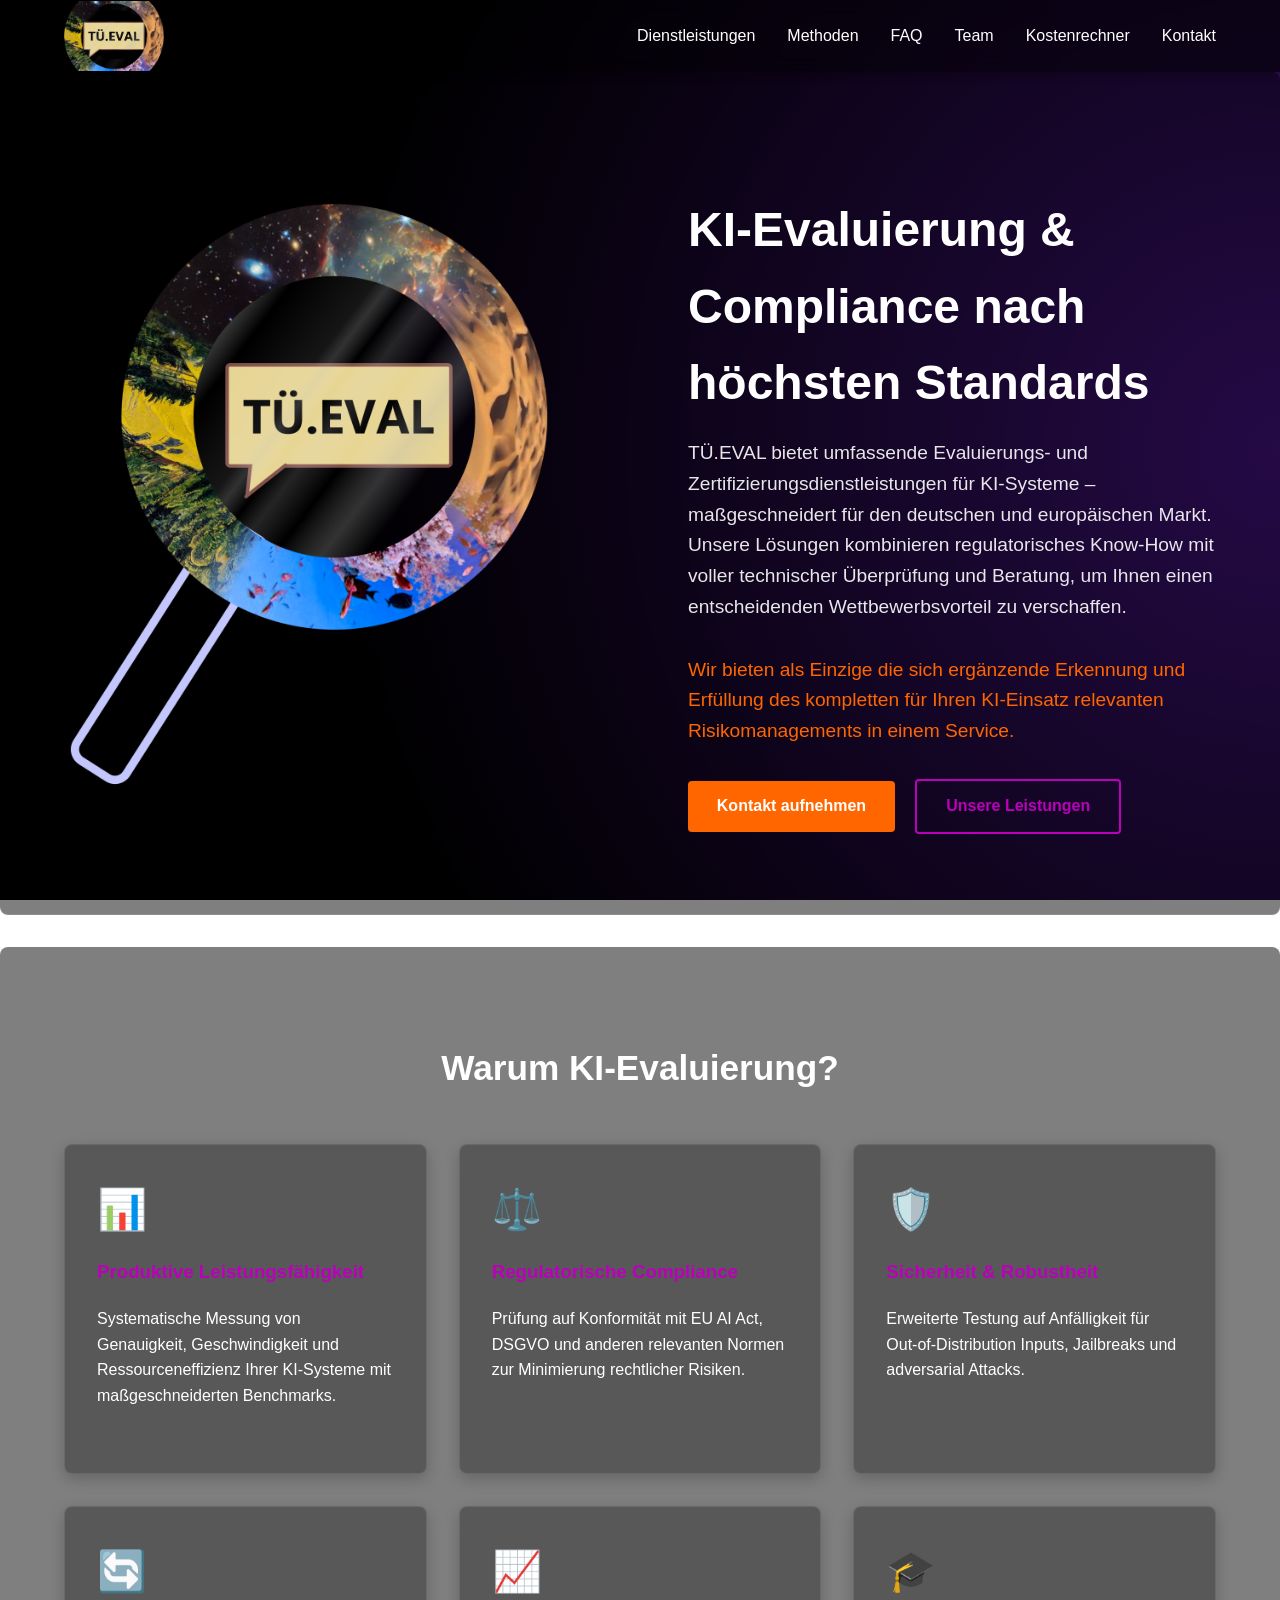
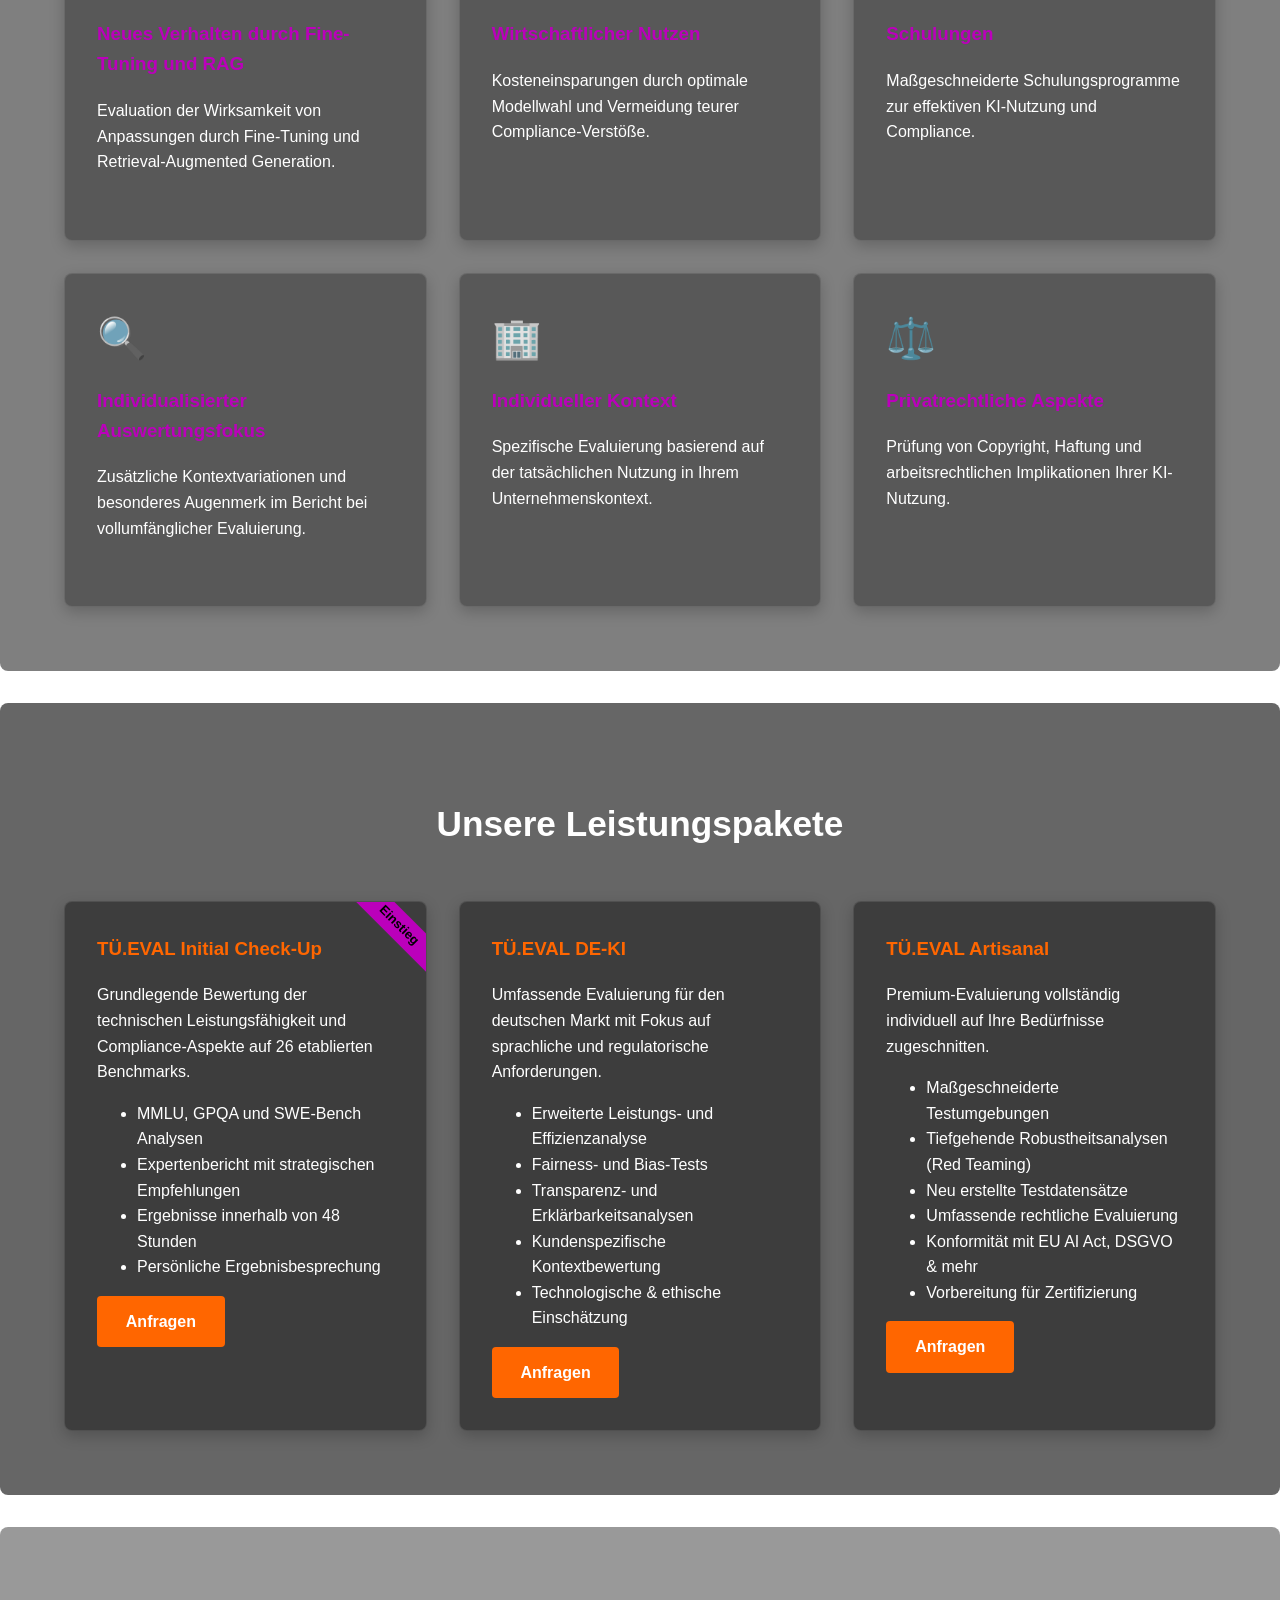
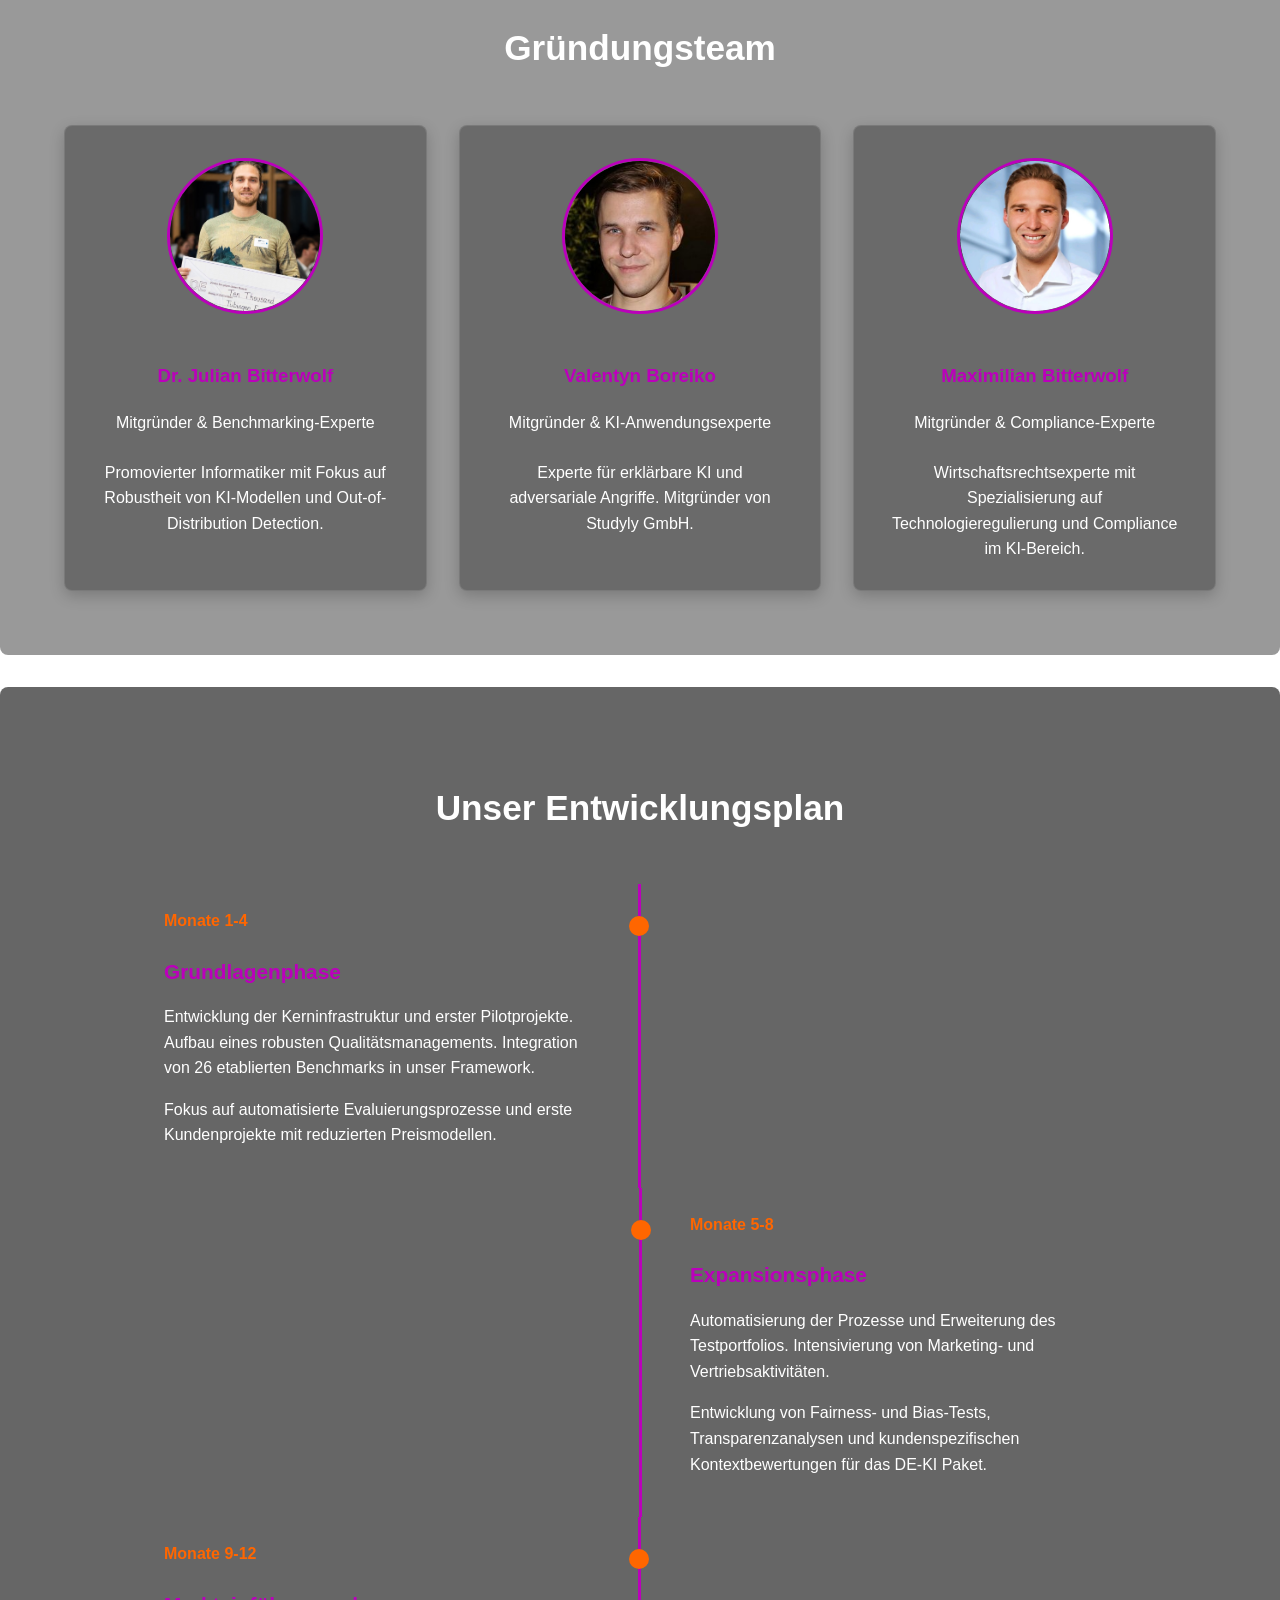
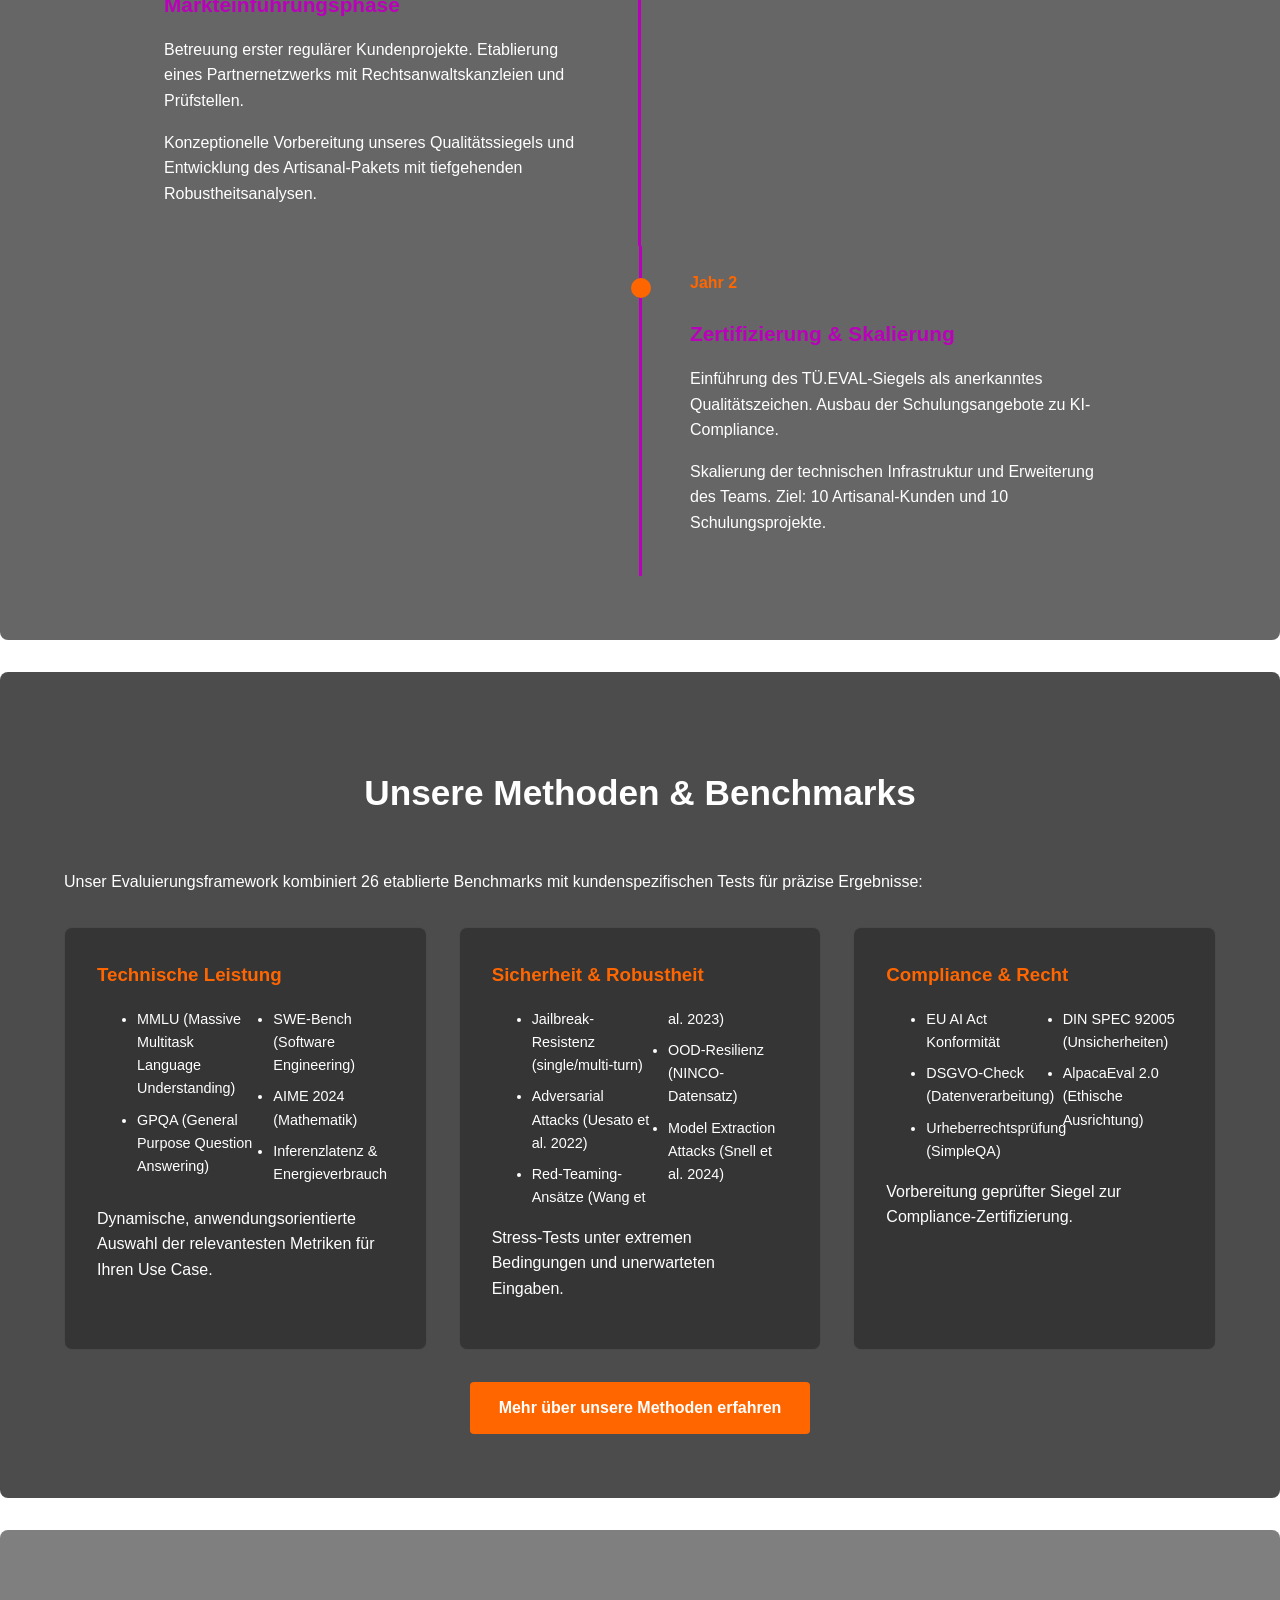
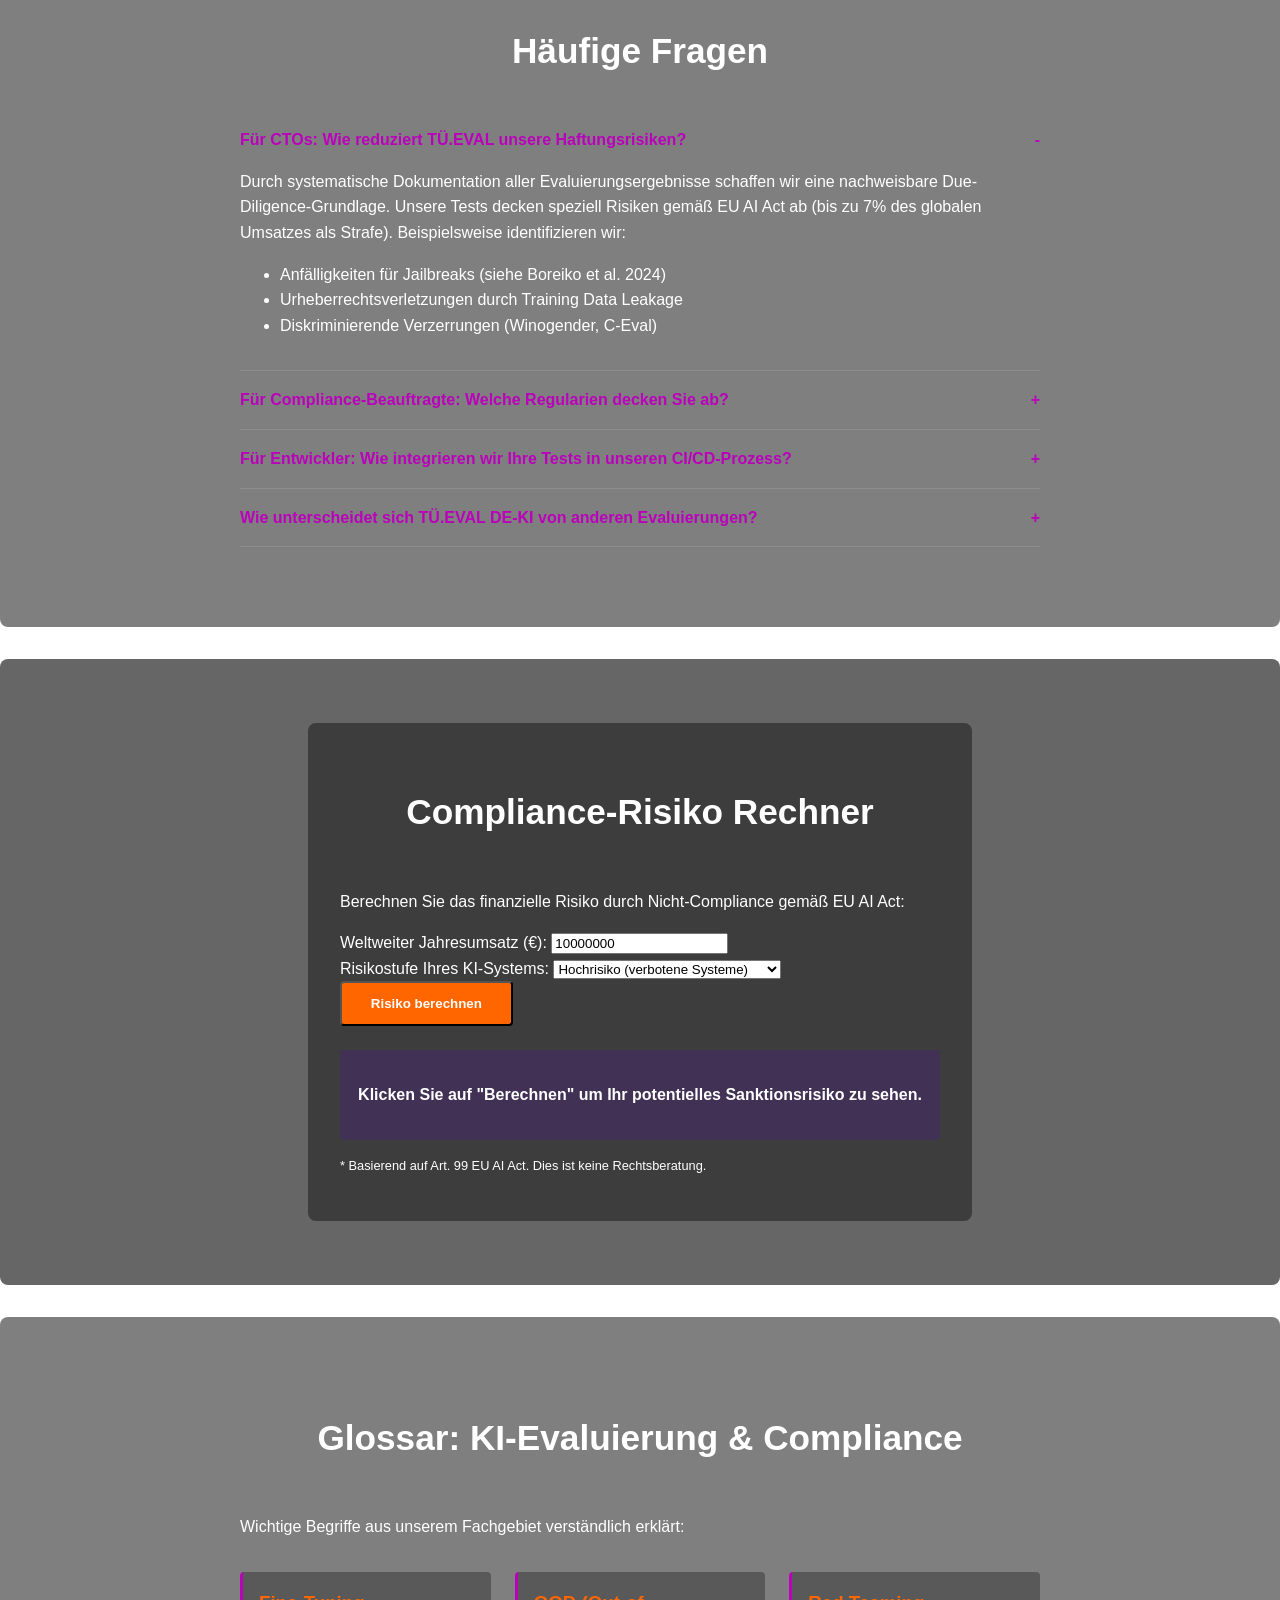
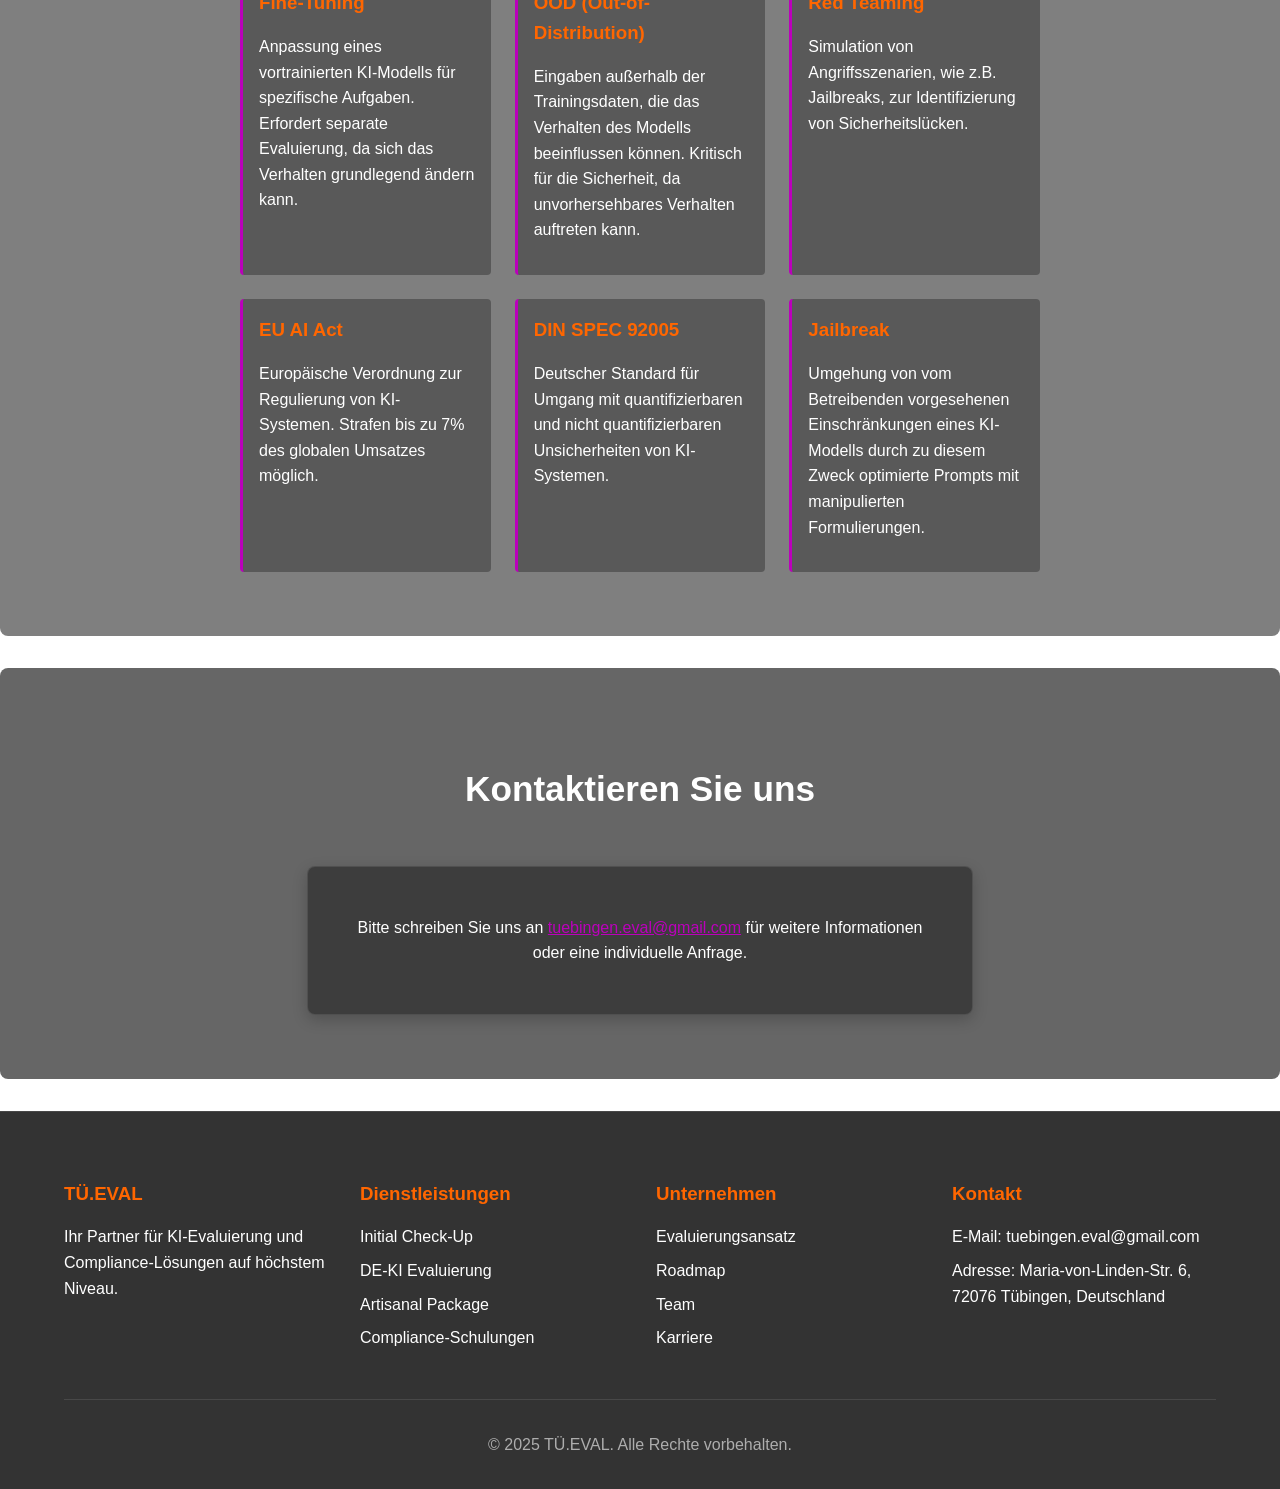
==== index.html @ 70e97752 "Should be more mobile friendly" ====
<!DOCTYPE html>
<html lang="de">
<head>
    <meta charset="UTF-8">
    <meta name="viewport" content="width=device-width, initial-scale=1.0">
    <title>TÜ.EVAL - KI-Evaluierung & Compliance</title>
    <style>
        /* Variablendeklarationen für Farben, Gradienten und weitere Style-Optionen */
        :root {
            --primary: #FFFFFF;
            --secondary: #FF6600;
            --accent: #BB00BB;
            --dark: #000000;
            --gradient: radial-gradient(circle at right, #4A148C 0%, #000000 70%);
            --success: #28A745;
        }
        
        /* Grundlegende Stile für body und globale Elemente */
        body {
            font-family: 'Segoe UI', Tahoma, Geneva, Verdana, sans-serif;
            margin: 0;
            padding: 0;
            color: var(--primary);
            line-height: 1.6;
            background: var(--gradient);
            background-attachment: fixed;
        }
        
        header {
            background-color: rgba(0, 0, 0, 0.7);
            color: white;
            padding: 1rem 0;
            position: sticky;
            top: 0;
            z-index: 100;
            box-shadow: 0 2px 10px rgba(0,0,0,0.3);
            backdrop-filter: blur(10px);
        }
        
        .container {
            width: 90%;
            max-width: 1200px;
            margin: 0 auto;
        }
        
        nav {
            display: flex;
            justify-content: space-between;
            align-items: center;
        }
		
		/* Logo-Bereich: Bild und Text, individuell anpassbar */
		.logo {
			font-size: 1.8rem;
			font-weight: bold;
			color: white;
			text-decoration: none;
			display: flex;
			align-items: center;
			gap: 10px;
		}
		
		.logo-image {
			width: 100px;
			height: 40px;
			display: flex;
			align-items: center;
			justify-content: center;
		}
		
		.logo-image img {
			width: 100%;
			height: auto;
			display: block;
			object-fit: contain;
		}
		
		.logo-text {
			display: inline;
		}
		
		.logo-text span {
			color: var(--secondary);
		}
        
        .nav-links {
            display: flex;
            gap: 2rem;
        }
        
        .nav-links a {
            color: white;
            text-decoration: none;
            font-weight: 500;
            transition: color 0.3s;
        }
        
        .nav-links a:hover {
            color: var(--accent);
        }
        
        /* Hero-Sektion: Startbereich mit Bild, Titel und Text */
        .hero {
            background: rgba(0, 0, 0, 0.5);
            color: white;
            padding: 5rem 0;
            border-bottom: 1px solid rgba(255,255,255,0.1);
        }
        
        .hero-content {
            display: flex;
            align-items: center;
            gap: 3rem;
        }
        
        .hero-image {
            flex: 0 0 auto;
            max-width: 50%;
        }
        
        .hero-image img {
            max-width: 100%;
            height: auto;
            display: block;
        }
        
        .hero-text {
            flex: 1;
            text-align: left;
        }
        
        .hero h1 {
            font-size: 3rem;
            margin-bottom: 1rem;
        }
        
        .hero p {
            font-size: 1.2rem;
            margin: 0 auto 2rem;
            color: rgba(255,255,255,0.9);
            max-width: 600px;
        }

        .hero-text p span.highlight {
            color: var(--secondary);
            font-weight: 500;
        }

        .btn {
            display: inline-block;
            background-color: var(--secondary);
            color: white;
            padding: 0.8rem 1.8rem;
            border-radius: 4px;
            text-decoration: none;
            font-weight: bold;
            transition: all 0.3s;
        }
        
        .btn:hover {
            background-color: #E55C00;
            transform: translateY(-2px);
            box-shadow: 0 4px 8px rgba(0,0,0,0.2);
        }
        
        .btn-outline {
            background-color: transparent;
            border: 2px solid var(--accent);
            color: var(--accent);
            margin-left: 1rem;
        }
        
        .btn-outline:hover {
            background-color: rgba(179, 136, 255, 0.1);
            color: var(--accent);
        }
        
        /* Sektionen: Allgemeines Styling für Bereiche mit Abstand und abgerundeten Ecken */
        section {
            padding: 4rem 0;
            background-color: rgba(0, 0, 0, 0.5);
            margin-bottom: 2rem;
            border-radius: 8px;
        }
        
        h2 {
            text-align: center;
            font-size: 2.2rem;
            margin-bottom: 3rem;
            color: var(--primary);
        }
        
        /* Features-Bereich: Gitterlayout für einzelne Karten */
        .features {
            display: grid;
            grid-template-columns: repeat(auto-fit, minmax(300px, 1fr));
            gap: 2rem;
        }
        
        .feature-card {
            background-color: rgba(0, 0, 0, 0.3);
            border-radius: 8px;
            padding: 2rem;
            box-shadow: 0 5px 15px rgba(0,0,0,0.2);
            transition: all 0.5s ease;
            border: 1px solid rgba(255,255,255,0.1);
            cursor: pointer;
            overflow: hidden;
            position: relative;
            max-height: 300px;
        }
        
        .feature-card.expanded {
            max-height: 1100px;
        }
        
        .feature-card:hover {
            transform: translateY(-5px);
            box-shadow: 0 10px 25px rgba(0,0,0,0.3);
            background-color: rgba(0, 0, 0, 0.4);
        }
        
        .feature-card h3 {
            color: var(--accent);
            margin-top: 1rem;
        }
        
        /* Zusätzlicher Inhalt in Feature-Karten, der bei Klick expandiert */
        .additional-content {
            opacity: 0;
            max-height: 0;
            overflow: hidden;
            transition: opacity 0.3s ease, max-height 0.5s ease;
            margin-top: 1rem;
            padding-top: 1rem;
            border-top: 1px solid rgba(255,255,255,0.1);
        }
        
        .feature-card.expanded .additional-content {
            opacity: 1;
            max-height: 1000px;
        }
        
        .icon {
            font-size: 2.5rem;
            color: var(--secondary);
        }
        
        /* Dienstleistungsbereich: Weitere anpassbare Karten für verschiedene Angebote */
        .services {
            background-color: rgba(0, 0, 0, 0.6);
        }
        
        .service-tiers {
            display: grid;
            grid-template-columns: repeat(auto-fit, minmax(300px, 1fr));
            gap: 2rem;
        }
        
        .service-tier {
            background-color: rgba(0, 0, 0, 0.4);
            border-radius: 8px;
            padding: 2rem;
            box-shadow: 0 5px 15px rgba(0,0,0,0.2);
            position: relative;
            overflow: hidden;
            border: 1px solid rgba(255,255,255,0.1);
        }
        
        .service-tier.popular::before {
            content: "Einstieg";
            position: absolute;
            top: 10px;
            right: -30px;
            background-color: var(--accent);
            color: black;
            padding: 0.2rem 2rem;
            transform: rotate(45deg);
            font-size: 0.8rem;
            font-weight: bold;
        }
        
        .service-tier h3 {
            color: var(--secondary);
            margin-top: 0;
        }
        
        /* Im Angebot werden jetzt keine Preisangaben mehr angezeigt.
           Um die Angebote weiter anzupassen, können hier zusätzliche Infos ergänzt werden. */
        
        .team {
            text-align: center;
            background-color: rgba(0, 0, 0, 0.4);
        }
        
        .team-members {
            display: grid;
            grid-template-columns: repeat(auto-fit, minmax(250px, 1fr));
            gap: 2rem;
        }
        
        .team-member {
            background-color: rgba(0, 0, 0, 0.3);
            border-radius: 8px;
            padding: 2rem;
            box-shadow: 0 5px 15px rgba(0,0,0,0.2);
            border: 1px solid rgba(255,255,255,0.1);
        }
        
        .team-member img {
            width: 150px;
            height: 150px;
            border-radius: 50%;
            object-fit: cover;
            margin-bottom: 1rem;
            border: 3px solid var(--accent);
        }
        
        .team-member h3 {
            color: var(--secondary);
            margin-bottom: 0.5rem;
        }
        
        .team-member .title {
            color: var(--accent);
            font-weight: 500;
            margin-bottom: 1rem;
        }
        
        /* Kontakt-Sektion: Neuer Abschnitt mit Kontakt-Hinweis über Mailadresse */
        .contact {
            background-color: rgba(0, 0, 0, 0.6);
            text-align: center;
        }
        
        .contact-message {
            max-width: 600px;
            margin: 0 auto;
            padding: 2rem;
            background-color: rgba(0, 0, 0, 0.4);
            border-radius: 8px;
            box-shadow: 0 5px 15px rgba(0,0,0,0.2);
            border: 1px solid rgba(255,255,255,0.1);
        }
        
        /* Footer-Bereich: Enthält Links zu weiteren Informationen und das Copyright */
        footer {
            background-color: rgba(0, 0, 0, 0.8);
            color: white;
            padding: 3rem 0 1rem;
            border-top: 1px solid rgba(255,255,255,0.1);
        }
        
        .footer-content {
            display: grid;
            grid-template-columns: repeat(auto-fit, minmax(200px, 1fr));
            gap: 2rem;
            margin-bottom: 2rem;
        }
        
        .footer-column h3 {
            color: var(--secondary);
            margin-bottom: 1rem;
        }
        
        .footer-column ul {
            list-style: none;
            padding: 0;
        }
        
        .footer-column ul li {
            margin-bottom: 0.5rem;
        }
        
        .footer-column ul li a {
            color: white;
            text-decoration: none;
            transition: color 0.3s;
        }
        
        .footer-column ul li a:hover {
            color: var(--accent);
        }
        
        .copyright {
            text-align: center;
            padding-top: 1rem;
            border-top: 1px solid rgba(255,255,255,0.1);
            color: rgba(255,255,255,0.6);
        }
        
        /* Responsive Anpassungen */
        .menu-toggle {
            display: none;
            background: none;
            border: none;
            color: white;
            font-size: 1.5rem;
            cursor: pointer;
        }

        
        @media (max-width: 1024px) {
            .hero-content {
                flex-direction: column;
            }
            
            .hero-image {
                max-width: 100%;
                margin: 0 auto 2rem;
            }
            
            .hero-text {
                text-align: center;
            }
            
            .hero p {
                margin-left: auto;
                margin-right: auto;
            }
        }
        
        @media (max-width: 768px) {
            .menu-toggle {
                display: block;
                background: none;
                border: none;
                color: white;
                font-size: 1.5rem;
                cursor: pointer;
            }
        
            .nav-links {
                display: none;
                position: absolute;
                top: 100%;
                left: 0;
                right: 0;
                background: rgba(0,0,0,0.9);
                flex-direction: column;
                padding: 1rem;
                gap: 1rem;
            }
            
            .nav-links.active {
                display: flex;
            }
        
            header {
                padding: 0.5rem 0;
            }
        
            .hero h1 {
                font-size: 2rem;
            }
        
            .features {
                grid-template-columns: 1fr;
            }
        
            .roadmap-item {
                width: 100% !important;
                padding: 1rem !important;
                border: none !important;
            }
        
            .roadmap-item:nth-child(odd),
            .roadmap-item:nth-child(even) {
                left: 0;
                border-left: 2px solid var(--accent);
                padding-left: 2rem;
            }
        
            .team-member img {
                width: 120px;
                height: 120px;
            }
        
            .calculator-container {
                width: 95%;
            }
        
            .nav-links a {
                padding: 0.5rem;
            }
            
            .btn {
                padding: 1rem 2rem;
                margin: 0.5rem 0;
            }
        }
        
        /* Zusätzliche Bereiche wie Roadmap, Methoden, FAQ, Rechner etc. folgen im gleichen Stil */
        
        .roadmap {
            background-color: rgba(0, 0, 0, 0.6);
        }
        
        .roadmap-container {
            max-width: 1000px;
            margin: 0 auto;
            position: relative;
        }
        
        .roadmap-container::before {
            content: '';
            position: absolute;
            height: 100%;
            width: 2px;
            background: var(--accent);
            left: 50%;
            transform: translateX(-50%);
        }
        
        .roadmap-item {
            padding: 1.5rem;
            position: relative;
            width: 50%;
            box-sizing: border-box;
        }
        
        .roadmap-item:nth-child(odd) {
            left: 0;
            border-right: 2px solid var(--accent);
            padding-right: 3rem;
        }
        
        .roadmap-item:nth-child(even) {
            left: 50%;
            border-left: 2px solid var(--accent);
            padding-left: 3rem;
        }
        
        .roadmap-item::after {
            content: '';
            position: absolute;
            width: 20px;
            height: 20px;
            background: var(--secondary);
            border-radius: 50%;
            top: 2rem;
        }
        
        .roadmap-item:nth-child(odd)::after {
            right: -11px;
        }
        
        .roadmap-item:nth-child(even)::after {
            left: -11px;
        }
        
        .roadmap-date {
            color: var(--secondary);
            font-weight: bold;
            margin-bottom: 0.5rem;
        }
        
        .roadmap-title {
            font-size: 1.3rem;
            margin-bottom: 1rem;
            color: var(--accent);
        }
        
        .methods {
            background-color: rgba(0, 0, 0, 0.7);
        }
        
        .method-grid {
            display: grid;
            grid-template-columns: repeat(auto-fit, minmax(300px, 1fr));
            gap: 2rem;
            margin-top: 2rem;
        }
        
        .method-card {
            background-color: rgba(0, 0, 0, 0.3);
            border-radius: 8px;
            padding: 2rem;
            border: 1px solid rgba(255,255,255,0.1);
        }
        
        .method-card h3 {
            color: var(--secondary);
            margin-top: 0;
        }
        
        .benchmark-list {
            columns: 2;
            margin-top: 1rem;
        }
        
        .benchmark-list li {
            margin-bottom: 0.5rem;
            font-size: 0.9rem;
        }
        
        .faq {
            background-color: rgba(0, 0, 0, 0.5);
        }
        
        .faq-container {
            max-width: 800px;
            margin: 0 auto;
        }
        
        .faq-item {
            margin-bottom: 1rem;
            border-bottom: 1px solid rgba(255,255,255,0.1);
            padding-bottom: 1rem;
        }
        
        .faq-question {
            font-weight: bold;
            color: var(--accent);
            cursor: pointer;
            display: flex;
            justify-content: space-between;
            align-items: center;
        }
        
        .faq-answer {
            margin-top: 0.5rem;
            display: none;
        }
        
        .faq-answer.show {
            display: block;
        }
        
        .calculator {
            background-color: rgba(0, 0, 0, 0.6);
        }
        
        .calculator-container {
            max-width: 600px;
            margin: 0 auto;
            background-color: rgba(0, 0, 0, 0.4);
            padding: 2rem;
            border-radius: 8px;
        }
        
        .calculator-result {
            margin-top: 1.5rem;
            padding: 1rem;
            background-color: rgba(74, 20, 140, 0.3);
            border-radius: 4px;
            font-weight: bold;
            text-align: center;
        }
        
        .glossary {
            background-color: rgba(0, 0, 0, 0.5);
        }
        
        .glossary-container {
            max-width: 800px;
            margin: 0 auto;
        }
        
        .glossary-grid {
            display: grid;
            grid-template-columns: repeat(auto-fill, minmax(250px, 1fr));
            gap: 1.5rem;
            margin-top: 2rem;
        }
        
        .glossary-term {
            background-color: rgba(0, 0, 0, 0.3);
            padding: 1rem;
            border-radius: 4px;
            border-left: 3px solid var(--accent);
        }
        
        .glossary-term h3 {
            color: var(--secondary);
            margin-top: 0;
            margin-bottom: 0.5rem;
        }
        
        .team-expanded {
            background-color: rgba(0, 0, 0, 0.6);
        }
        
        .team-details {
            display: grid;
            grid-template-columns: repeat(auto-fit, minmax(300px, 1fr));
            gap: 2rem;
            margin-top: 2rem;
        }
        
        .team-detail-card {
            background-color: rgba(0, 0, 0, 0.3);
            border-radius: 8px;
            padding: 2rem;
            box-shadow: 0 5px 15px rgba(0,0,0,0.2);
            border: 1px solid rgba(255,255,255,0.1);
        }
        
        .team-detail-card h3 {
            color: var(--secondary);
            margin-bottom: 0.5rem;
        }
        
        .team-title {
            color: var(--accent);
            font-weight: 500;
            margin-bottom: 1rem;
        }
        
        .publication-list {
            margin-top: 1rem;
        }
        
        .publication-list li {
            margin-bottom: 0.5rem;
            font-size: 0.9rem;
        }
        
        .publication-list a {
            color: var(--accent);
            text-decoration: none;
        }
        
        .publication-list a:hover {
            text-decoration: underline;
        }
        
        /* Nur Team-Karten anpassen */
        .team-members .feature-card {
            min-height: 400px;  /* Feste Mindesthöhe */
            height: auto;       /* Erlaubt Erweiterung bei mehr Inhalt */
            padding-bottom: 2rem;
        }

        .team-members .feature-card h3 {
            margin-top: 1.5rem;
        }

        .team-members .feature-card .title {
            margin-bottom: 1.5rem;
        }
    </style>
</head>
<body>
    <!-- Header-Bereich mit Logo und Navigation -->
    <header>
        <div class="container">
            <nav>
                <a href="#" class="logo">
                    <div class="logo-image">
                        <img src="TE_logo_0_reduced.png" alt="TÜ.EVAL Logo">
                    </div>
                </a>
                <button class="menu-toggle">☰</button>
                <div class="nav-links">
                    <a href="#services">Dienstleistungen</a>
                    <a href="#methods">Methoden</a>
                    <a href="#faq">FAQ</a>
                    <a href="#team">Team</a>
                    <a href="#calculator">Kostenrechner</a>
                    <a href="#contact">Kontakt</a>
                </div>
            </nav>
        </div>
    </header>
    
    <!-- Hero-Bereich: Einführung in das Angebot -->
    <section class="hero">
        <div class="container">
            <div class="hero-content">
                <div class="hero-image">
                    <img src="TE_logo_0.png" alt="Company Logo" style="width:85%; height:0%; object-fit: contain;">
                </div>
                <div class="hero-text">
                    <h1>KI-Evaluierung & Compliance nach höchsten Standards</h1>
                    <p>TÜ.EVAL bietet umfassende Evaluierungs- und Zertifizierungsdienstleistungen für KI-Systeme – maßgeschneidert für den deutschen und europäischen Markt.
                        Unsere Lösungen kombinieren regulatorisches Know-How mit voller technischer Überprüfung und Beratung, um Ihnen einen entscheidenden Wettbewerbsvorteil zu verschaffen.
                    </p>
                    <p>                        
                        <span class="highlight">Wir bieten als Einzige die sich ergänzende Erkennung und Erfüllung des kompletten für Ihren KI-Einsatz relevanten Risikomanagements in einem Service.</span>
                    </p>
                    <a href="#contact" class="btn">Kontakt aufnehmen</a>
                    <a href="#services" class="btn btn-outline">Unsere Leistungen</a>
                </div>
            </div>
        </div>
    </section>
    
    <!-- Über uns: Warum KI-Evaluierung? -->
    <section id="about">
        <div class="container">
            <h2>Warum KI-Evaluierung?</h2>
            <div class="features">
                <!-- Mehrere Feature-Karten, die unterschiedliche Vorteile der Evaluierung aufzeigen -->
                <div class="feature-card">
                    <div class="icon">📊</div>
                    <h3>Produktive Leistungsfähigkeit</h3>
                    <p>Systematische Messung von Genauigkeit, Geschwindigkeit und Ressourceneffizienz Ihrer KI-Systeme mit maßgeschneiderten Benchmarks.</p>
                    <div class="additional-content">
                        <h4>Detaillierte Analyse</h4>
                        <p>Wir bewerten nicht nur die grundlegende Leistung, sondern analysieren auch die Skalierbarkeit und Effizienz unter verschiedenen Lastbedingungen.</p>
                        <h4>Benchmark-Vergleiche</h4>
                        <p>Vergleiche mit branchenüblichen Standards und Wettbewerbsprodukten geben Ihnen klare Einblicke in Ihre Marktposition.</p>
                        <h4>Echtzeit-Monitoring</h4>
                        <p>Kontinuierliche Leistungsüberwachung mit Alarmen bei Performance-Einbrüchen oder Anomalien.</p>
                    </div>
                </div>
                <div class="feature-card">
                    <div class="icon">⚖️</div>
                    <h3>Regulatorische Compliance</h3>
                    <p>Prüfung auf Konformität mit EU AI Act, DSGVO und anderen relevanten Normen zur Minimierung rechtlicher Risiken.</p>
                    <div class="additional-content">
                        <h4>EU AI Act Konformität</h4>
                        <p>Detaillierte Bewertung der Risikoklasse Ihres Systems und Erfüllung aller Anforderungen für Hochrisiko-KI-Systeme.</p>
                        <h4>DSGVO-Check</h4>
                        <p>Prüfung der Datenverarbeitungspraktiken auf Einhaltung der europäischen Datenschutzgrundverordnung.</p>
                        <h4>Internationale Standards</h4>
                        <p>Berücksichtigung länder- und branchenspezifischer Vorschriften für globale Markteinführungen.</p>
                    </div>
                </div>
                <div class="feature-card">
                    <div class="icon">🛡️</div>
                    <h3>Sicherheit & Robustheit</h3>
                    <p>Erweiterte Testung auf Anfälligkeit für Out-of-Distribution Inputs, Jailbreaks und adversarial Attacks.</p>
                    <div class="additional-content">
                        <h4>Red Teaming</h4>
                        <p>Simulation realer Angriffsszenarien durch unser Expertenteam zur Identifizierung von Schwachstellen.</p>
                        <h4>Stress-Tests</h4>
                        <p>Systematische Überprüfung der Stabilität unter extremen Bedingungen und unerwarteten Eingaben.</p>
                        <h4>OOD-Resilienz</h4>
                        <p>Spezialtests für Out-of-Distribution Inputs und Edge Cases, die in realen Anwendungen auftreten können.</p>
                    </div>
                </div>
                <div class="feature-card">
                    <div class="icon">🔄</div>
                    <h3>Neues Verhalten durch Fine-Tuning und RAG</h3>
                    <p>Evaluation der Wirksamkeit von Anpassungen durch Fine-Tuning und Retrieval-Augmented Generation.</p>
                    <div class="additional-content">
                        <h4>Fine-Tuning Analyse</h4>
                        <p>Messung der Auswirkungen von domänenspezifischem Fine-Tuning auf Modellleistung und -verhalten.</p>
                        <h4>RAG-Evaluierung</h4>
                        <p>Bewertung der Genauigkeit und Effizienz von Retrieval-Augmented Generation Systemen.</p>
                        <h4>Verhaltenskonsistenz</h4>
                        <p>Überprüfung, ob das gewünschte neue Verhalten konsistent in verschiedenen Szenarien auftritt.</p>
                    </div>
                </div>
                <div class="feature-card">
                    <div class="icon">📈</div>
                    <h3>Wirtschaftlicher Nutzen</h3>
                    <p>Kosteneinsparungen durch optimale Modellwahl und Vermeidung teurer Compliance-Verstöße.</p>
                    <div class="additional-content">
                        <h4>ROI-Analyse</h4>
                        <p>Berechnung des Return-on-Investment für verschiedene KI-Implementierungen in Ihrem Unternehmen.</p>
                        <h4>Risikomanagement</h4>
                        <p>Identifikation potenzieller finanzieller Risiken durch regulatorische Nichtkonformität.</p>
                        <h4>Kostenoptimierung</h4>
                        <p>Empfehlungen zur Effizienzsteigerung und Kostensenkung bei KI-Implementierungen.</p>
                    </div>
                </div>
                <div class="feature-card">
                    <div class="icon">🎓</div>
                    <h3>Schulungen</h3>
                    <p>Maßgeschneiderte Schulungsprogramme zur effektiven KI-Nutzung und Compliance.</p>
                    <div class="additional-content">
                        <h4>Technische Schulungen</h4>
                        <p>Praktische Workshops für Entwickler und Data Scientists zu robusten KI-Implementierungen.</p>
                        <h4>Compliance-Schulungen</h4>
                        <p>Schulungen für Führungskräfte und Compliance-Beauftragte zu regulatorischen Anforderungen.</p>
                        <h4>Use-Case Training</h4>
                        <p>Branchenspezifische Schulungen zur optimalen Nutzung von KI in Ihrem Geschäftskontext.</p>
                    </div>
                </div>
                <div class="feature-card">
                    <div class="icon">🔍</div>
                    <h3>Individualisierter Auswertungsfokus</h3>
                    <p>Zusätzliche Kontextvariationen und besonderes Augenmerk im Bericht bei vollumfänglicher Evaluierung.</p>
                    <div class="additional-content">
                        <h4>Priorisierte Analyse</h4>
                        <p>Vertiefte Bewertung spezifischer Aspekte, die für Ihr Unternehmen besonders relevant sind.</p>
                        <h4>Kontextuelle Variationen</h4>
                        <p>Erweiterte Testszenarien, die Ihre spezifischen Anwendungsfälle genau abbilden.</p>
                        <h4>Fokussierte Berichte</h4>
                        <p>Zusammenfassungen und Empfehlungen, die auf Ihre strategischen Prioritäten zugeschnitten sind.</p>
                    </div>
                </div>
                <div class="feature-card">
                    <div class="icon">🏢</div>
                    <h3>Individueller Kontext</h3>
                    <p>Spezifische Evaluierung basierend auf der tatsächlichen Nutzung in Ihrem Unternehmenskontext.</p>
                    <div class="additional-content">
                        <h4>Unternehmensspezifische Tests</h4>
                        <p>Evaluation mit Ihren tatsächlichen Daten und Workflows für maximal relevante Ergebnisse.</p>
                        <h4>Branchenbenchmarks</h4>
                        <p>Vergleiche mit spezifischen Benchmarks für Ihre Branche und Unternehmensgröße.</p>
                        <h4>Implementierungsanalyse</h4>
                        <p>Bewertung der KI-Integration in Ihre bestehenden Systeme und Prozesse.</p>
                    </div>
                </div>
                <div class="feature-card">
                    <div class="icon">⚖️</div>
                    <h3>Privatrechtliche Aspekte</h3>
                    <p>Prüfung von Copyright, Haftung und arbeitsrechtlichen Implikationen Ihrer KI-Nutzung.</p>
                    <div class="additional-content">
                        <h4>Urheberrechtliche Prüfung</h4>
                        <p>Analyse potenzieller Copyright-Verletzungen durch Trainingsdaten und Outputs.</p>
                        <h4>Haftungsrisiken</h4>
                        <p>Identifikation und Bewertung zivilrechtlicher Haftungsrisiken bei KI-Einsatz.</p>
                        <h4>Arbeitsrechtliche Folgen</h4>
                        <p>Beratung zu Mitbestimmung, Arbeitsplatzgestaltung und Qualifizierungserfordernissen.</p>
                    </div>
                </div>
            </div>
        </div>
    </section>
    
    <!-- Dienstleistungen: Angebote (ohne Preisangaben) -->
    <section id="services" class="services">
        <div class="container">
            <h2>Unsere Leistungspakete</h2>
            <div class="service-tiers">
                <div class="service-tier popular">
                    <h3>TÜ.EVAL Initial Check-Up</h3>
                    <!-- Preisangabe entfernt -->
                    <p>Grundlegende Bewertung der technischen Leistungsfähigkeit und Compliance-Aspekte auf 26 etablierten Benchmarks.</p>
                    <ul>
                        <li>MMLU, GPQA und SWE-Bench Analysen</li>
                        <li>Expertenbericht mit strategischen Empfehlungen</li>
                        <li>Ergebnisse innerhalb von 48 Stunden</li>
                        <li>Persönliche Ergebnisbesprechung</li>
                    </ul>
                    <a href="#contact" class="btn">Anfragen</a>
                </div>
                <div class="service-tier">
                    <h3>TÜ.EVAL DE-KI</h3>
                    <!-- Preisangabe entfernt -->
                    <p>Umfassende Evaluierung für den deutschen Markt mit Fokus auf sprachliche und regulatorische Anforderungen.</p>
                    <ul>
                        <li>Erweiterte Leistungs- und Effizienzanalyse</li>
                        <li>Fairness- und Bias-Tests</li>
                        <li>Transparenz- und Erklärbarkeitsanalysen</li>
                        <li>Kundenspezifische Kontextbewertung</li>
                        <li>Technologische & ethische Einschätzung</li>
                    </ul>
                    <a href="#contact" class="btn">Anfragen</a>
                </div>
                <div class="service-tier">
                    <h3>TÜ.EVAL Artisanal</h3>
                    <!-- Preisangabe entfernt -->
                    <p>Premium-Evaluierung vollständig individuell auf Ihre Bedürfnisse zugeschnitten.</p>
                    <ul>
                        <li>Maßgeschneiderte Testumgebungen</li>
                        <li>Tiefgehende Robustheitsanalysen (Red Teaming)</li>
                        <li>Neu erstellte Testdatensätze</li>
                        <li>Umfassende rechtliche Evaluierung</li>
                        <li>Konformität mit EU AI Act, DSGVO & mehr</li>
                        <li>Vorbereitung für Zertifizierung</li>
                    </ul>
                    <a href="#contact" class="btn">Anfragen</a>
                </div>
            </div>
        </div>
    </section>
    
    <!-- Team: Vorstellung des Gründungsteams -->
    <section id="team" class="team">
        <div class="container">
            <h2>Gründungsteam</h2>
            <div class="team-members">
                <div class="feature-card">
                    <img src="CVAIincWIN_julian_circle.jpeg" alt="Julian Bitterwolf" style="width: 150px; height: 150px; border-radius: 50%; object-fit: cover; margin-bottom: 1rem; border: 3px solid var(--accent);">
                    <h3>Dr. Julian Bitterwolf</h3>
                    <div class="title">Mitgründer & Benchmarking-Experte</div>
                    <p>Promovierter Informatiker mit Fokus auf Robustheit von KI-Modellen und Out-of-Distribution Detection.</p>
                    <div class="additional-content">
                        <h4>Ausgewählte Publikationen:</h4>
                        <ul class="publication-list">
                            <li><a href="https://github.com/j-cb/NINCO" target="_blank">"In or Out? Fixing ImageNet OOD Detection [The NINCO dataset]" (ICML 2023)</a></li>
                            <li><a href="https://github.com/j-cb/GOOD" target="_blank">"Certifiably Adversarially Robust Detection of Out-of-Distribution Data" (NeurIPS 2020)</a></li>
                            <li><a href="https://github.com/max-andr/relu_networks_overconfident" target="_blank">"Why relu networks yield high-confidence predictions far away from the training data and how to mitigate the problem (NeurIPS 2019)</a></li>
                        </ul>
                        <h4>Branchenerfahrung:</h4>
                        <ul>
                            <li>ICML Workshop Organizer, "Shift happens: Crowdsourcing metrics and test datasets
                                beyond ImageNet"</li>
                            <li>Internship Amazon, AGI Team</li>
                        </ul>
                    </div>
                </div>
                
                <div class="feature-card">
                    <img src="valentyn_circle.png" alt="Valentyn Boreiko" style="width: 150px; height: 150px; border-radius: 50%; object-fit: cover; margin-bottom: 1rem; border: 3px solid var(--accent);">
                    <h3>Valentyn Boreiko</h3>
                    <div class="title">Mitgründer & KI-Anwendungsexperte</div>
                    <p>Experte für erklärbare KI und adversariale Angriffe. Mitgründer von Studyly GmbH.</p>
                    <div class="additional-content">
                        <h4>Ausgewählte Publikationen:</h4>
                        <ul class="publication-list">
                            <li><a href="https://github.com/valentyn1boreiko/llm-threat-model" target="_blank">"A Realistic Threat Model for LLM Jailbreaks" (NeurIPS 2024)</a></li>
                            <li><a href="https://openaccess.thecvf.com/content/ICCV2023W/BRAVO/html/Boreiko_Identifying_Systematic_Errors_in_Object_Detectors_with_the_SCROD_Pipeline_ICCVW_2023_paper.html" target="_blank">"Identifying Systematic Errors in Object Detectors" (ICCV 2023)</a></li>
                            <li><a href="https://github.com/valentyn1boreiko/dvces" target="_blank">"Diffusion Visual Counterfactual Explanations" (NeurIPS 2022)</a></li>
                        </ul>
                        <h4>Branchenerfahrung:</h4>
                        <ul>
                            <li>Internship Amazon AWS</li>
                            <li>Internship Bosch AI Research</li>
                            <li>OpenAI Red-Teaming Contractor</li>
                        </ul>
                    </div>
                </div>
                
                <div class="feature-card">
                    <img src="maximilian_circle.jpg" alt="Maximilian Bitterwolf" style="width: 150px; height: 150px; border-radius: 50%; object-fit: cover; margin-bottom: 1rem; border: 3px solid var(--accent);">
                    <h3>Maximilian Bitterwolf</h3>
                    <div class="title">Mitgründer & Compliance-Experte</div>
                    <p>Wirtschaftsrechtsexperte mit Spezialisierung auf Technologieregulierung und Compliance im KI-Bereich.</p>
                    <div class="additional-content">
                        <h4>Schwerpunkte:</h4>
                        <ul>
                            <li>Risikomanagement</li>
                            <li>EU AI Act Implementierung</li>
                            <li>Produkthaftungsrichtlinie (EU) 2024/2853</li>
                            <li>DSGVO-Konformität</li>
                        </ul>
                        <!--
                        <h4>Branchenerfahrung:</h4>
                        <ul>
                            <li>Burda Media Compliance</li>
                            <li>Masterarbeit:</li>
                        </ul>
                        -->
                    </div>
                </div>
            </div>
        </div>
    </section>
    
    <!-- Roadmap: Darstellung des Entwicklungsplans -->
    <section id="roadmap" class="roadmap">
        <div class="container">
            <h2>Unser Entwicklungsplan</h2>
            <div class="roadmap-container">
                <div class="roadmap-item">
                    <div class="roadmap-date">Monate 1-4</div>
                    <h3 class="roadmap-title">Grundlagenphase</h3>
                    <p>Entwicklung der Kerninfrastruktur und erster Pilotprojekte. Aufbau eines robusten Qualitätsmanagements. Integration von 26 etablierten Benchmarks in unser Framework.</p>
                    <p>Fokus auf automatisierte Evaluierungsprozesse und erste Kundenprojekte mit reduzierten Preismodellen.</p>
                </div>
                <div class="roadmap-item">
                    <div class="roadmap-date">Monate 5-8</div>
                    <h3 class="roadmap-title">Expansionsphase</h3>
                    <p>Automatisierung der Prozesse und Erweiterung des Testportfolios. Intensivierung von Marketing- und Vertriebsaktivitäten.</p>
                    <p>Entwicklung von Fairness- und Bias-Tests, Transparenzanalysen und kundenspezifischen Kontextbewertungen für das DE-KI Paket.</p>
                </div>
                <div class="roadmap-item">
                    <div class="roadmap-date">Monate 9-12</div>
                    <h3 class="roadmap-title">Markteinführungsphase</h3>
                    <p>Betreuung erster regulärer Kundenprojekte. Etablierung eines Partnernetzwerks mit Rechtsanwaltskanzleien und Prüfstellen.</p>
                    <p>Konzeptionelle Vorbereitung unseres Qualitätssiegels und Entwicklung des Artisanal-Pakets mit tiefgehenden Robustheitsanalysen.</p>
                </div>
                <div class="roadmap-item">
                    <div class="roadmap-date">Jahr 2</div>
                    <h3 class="roadmap-title">Zertifizierung & Skalierung</h3>
                    <p>Einführung des TÜ.EVAL-Siegels als anerkanntes Qualitätszeichen. Ausbau der Schulungsangebote zu KI-Compliance.</p>
                    <p>Skalierung der technischen Infrastruktur und Erweiterung des Teams. Ziel: 10 Artisanal-Kunden und 10 Schulungsprojekte.</p>
                </div>
            </div>
        </div>
    </section>
    
    <!-- Methoden: Darstellung der Evaluierungsansätze und Benchmarks -->
    <section id="methods" class="methods">
        <div class="container">
            <h2>Unsere Methoden & Benchmarks</h2>
            <p>Unser Evaluierungsframework kombiniert 26 etablierte Benchmarks mit kundenspezifischen Tests für präzise Ergebnisse:</p>
            
            <div class="method-grid">
                <div class="method-card">
                    <h3>Technische Leistung</h3>
                    <ul class="benchmark-list">
                        <li>MMLU (Massive Multitask Language Understanding)</li>
                        <li>GPQA (General Purpose Question Answering)</li>
                        <li>SWE-Bench (Software Engineering)</li>
                        <li>AIME 2024 (Mathematik)</li>
                        <li>Inferenzlatenz & Energieverbrauch</li>
                    </ul>
                    <p>Dynamische, anwendungsorientierte Auswahl der relevantesten Metriken für Ihren Use Case.</p>
                </div>
                <div class="method-card">
                    <h3>Sicherheit & Robustheit</h3>
                    <ul class="benchmark-list">
                        <li>Jailbreak-Resistenz (single/multi-turn)</li>
                        <li>Adversarial Attacks (Uesato et al. 2022)</li>
                        <li>Red-Teaming-Ansätze (Wang et al. 2023)</li>
                        <li>OOD-Resilienz (NINCO-Datensatz)</li>
                        <li>Model Extraction Attacks (Snell et al. 2024)</li>
                    </ul>
                    <p>Stress-Tests unter extremen Bedingungen und unerwarteten Eingaben.</p>
                </div>
                <div class="method-card">
                    <h3>Compliance & Recht</h3>
                    <ul class="benchmark-list">
                        <li>EU AI Act Konformität</li>
                        <li>DSGVO-Check (Datenverarbeitung)</li>
                        <li>Urheberrechtsprüfung (SimpleQA)</li>
                        <li>DIN SPEC 92005 (Unsicherheiten)</li>
                        <li>AlpacaEval 2.0 (Ethische Ausrichtung)</li>
                    </ul>
                    <p>Vorbereitung geprüfter Siegel zur Compliance-Zertifizierung.</p>
                </div>
            </div>
            
            <div style="text-align: center; margin-top: 2rem;">
                <a href="#contact" class="btn">Mehr über unsere Methoden erfahren</a>
            </div>
        </div>
    </section>

    <!-- FAQ: Häufig gestellte Fragen -->
    <section id="faq" class="faq">
        <div class="container faq-container">
            <h2>Häufige Fragen</h2>
            
            <div class="faq-item">
                <div class="faq-question" onclick="toggleAnswer(1)">
                    <span>Für CTOs: Wie reduziert TÜ.EVAL unsere Haftungsrisiken?</span>
                    <span>+</span>
                </div>
                <div class="faq-answer" id="answer1">
                    <p>Durch systematische Dokumentation aller Evaluierungsergebnisse schaffen wir eine nachweisbare Due-Diligence-Grundlage. Unsere Tests decken speziell Risiken gemäß EU AI Act ab (bis zu 7% des globalen Umsatzes als Strafe). Beispielsweise identifizieren wir:</p>
                    <ul>
                        <li>Anfälligkeiten für Jailbreaks (siehe Boreiko et al. 2024)</li>
                        <li>Urheberrechtsverletzungen durch Training Data Leakage</li>
                        <li>Diskriminierende Verzerrungen (Winogender, C-Eval)</li>
                    </ul>
                </div>
            </div>
            
            <div class="faq-item">
                <div class="faq-question" onclick="toggleAnswer(2)">
                    <span>Für Compliance-Beauftragte: Welche Regularien decken Sie ab?</span>
                    <span>+</span>
                </div>
                <div class="faq-answer" id="answer2">
                    <p>Unser Framework ist modular aufgebaut und berücksichtigt:</p>
                    <ul>
                        <li><strong>EU AI Act</strong>: Vollständige Risikoklassifizierung und Anforderungserfüllung für Hochrisiko-Systeme</li>
                        <li><strong>DSGVO</strong>: Datenverarbeitung, Recht auf Erklärung (Art. 22)</li>
                        <li><strong>Branchenspezifisch</strong>: AGG (HR), ProdSG (Produktsicherheit), DIN SPECs</li>
                        <li><strong>International</strong>: NIST AI RMF, ISO/IEC 42001</li>
                    </ul>
                    <p>Wir aktualisieren unsere Tests kontinuierlich mit neuen regulatorischen Entwicklungen.</p>
                </div>
            </div>
            
            <div class="faq-item">
                <div class="faq-question" onclick="toggleAnswer(3)">
                    <span>Für Entwickler: Wie integrieren wir Ihre Tests in unseren CI/CD-Prozess?</span>
                    <span>+</span>
                </div>
                <div class="faq-answer" id="answer3">
                    <p>Wir bieten mehrere Integrationsmöglichkeiten:</p>
                    <ul>
                        <li><strong>API-Schnittstelle</strong>: Automatisierte Testausführung bei jedem Deployment</li>
                        <li><strong>Docker-Container</strong>: Lokale Ausführung unserer Benchmark-Suite</li>
                        <li><strong>Custom Plugins</strong>: Für GitHub Actions, GitLab CI, Jenkins</li>
                    </ul>
                    <p>Beispiel-Report: <a href="#" style="color: var(--accent);">Muster-Ergebnis (PDF)</a> zeigt detaillierte Metriken und Thresholds.</p>
                </div>
            </div>
            
            <div class="faq-item">
                <div class="faq-question" onclick="toggleAnswer(4)">
                    <span>Wie unterscheidet sich TÜ.EVAL DE-KI von anderen Evaluierungen?</span>
                    <span>+</span>
                </div>
                <div class="faq-answer" id="answer4">
                    <p>Unser DE-KI Paket bietet einzigartige Features für den deutschen Markt:</p>
                    <ul>
                        <li><strong>Lokalisierte Benchmarks</strong>: Übersetzte und kulturell adaptierte Testfälle</li>
                        <li><strong>Mehrschichtige Compliance</strong>: Technische + rechtliche Bewertung in einem Workflow</li>
                        <li><strong>Kontextspezifisch</strong>: Tests mit Ihren echten Daten und Workflows</li>
                    </ul>
                    <p>Vergleich: Standard-Check-Up vs. DE-KI mit 3x mehr Testdimensionen.</p>
                </div>
            </div>
        </div>
    </section>

    <!-- Kostenrechner: Berechnung des Compliance-Risikos -->
    <section id="calculator" class="calculator">
        <div class="container calculator-container">
            <h2>Compliance-Risiko Rechner</h2>
            <p>Berechnen Sie das finanzielle Risiko durch Nicht-Compliance gemäß EU AI Act:</p>
            
            <div class="form-group">
                <label for="revenue">Weltweiter Jahresumsatz (€):</label>
                <input type="number" id="revenue" min="0" value="10000000">
            </div>
            
            <div class="form-group">
                <label for="risk-level">Risikostufe Ihres KI-Systems:</label>
                <select id="risk-level">
                    <option value="high">Hochrisiko (verbotene Systeme)</option>
                    <option value="medium">Hochrisiko (andere Verstöße)</option>
                    <option value="low">Geringes Risiko (falsche Angaben)</option>
                </select>
            </div>
            
            <button class="btn" onclick="calculateRisk()">Risiko berechnen</button>
            
            <div class="calculator-result" id="result">
                <p>Klicken Sie auf "Berechnen" um Ihr potentielles Sanktionsrisiko zu sehen.</p>
            </div>
            
            <p style="font-size: 0.8rem; margin-top: 1rem;">* Basierend auf Art. 99 EU AI Act. Dies ist keine Rechtsberatung.</p>
        </div>
    </section>
    
    <!-- Glossar: Wichtige Begriffe aus der KI-Evaluierung -->
    <section id="glossary" class="glossary">
        <div class="container glossary-container">
            <h2>Glossar: KI-Evaluierung & Compliance</h2>
            <p>Wichtige Begriffe aus unserem Fachgebiet verständlich erklärt:</p>
            
            <div class="glossary-grid">
                <div class="glossary-term">
                    <h3>Fine-Tuning</h3>
                    <p>Anpassung eines vortrainierten KI-Modells für spezifische Aufgaben. Erfordert separate Evaluierung, da sich das Verhalten grundlegend ändern kann.</p>
                </div>
                
                <div class="glossary-term">
                    <h3>OOD (Out-of-Distribution)</h3>
                    <p>Eingaben außerhalb der Trainingsdaten, die das Verhalten des Modells beeinflussen können. Kritisch für die Sicherheit, da unvorhersehbares Verhalten auftreten kann.</p>
                </div>
                
                <div class="glossary-term">
                    <h3>Red Teaming</h3>
                    <p>Simulation von Angriffsszenarien, wie z.B. Jailbreaks, zur Identifizierung von Sicherheitslücken.</p>
                </div>
                
                <div class="glossary-term">
                    <h3>EU AI Act</h3>
                    <p>Europäische Verordnung zur Regulierung von KI-Systemen. Strafen bis zu 7% des globalen Umsatzes möglich.</p>
                </div>
                
                <div class="glossary-term">
                    <h3>DIN SPEC 92005</h3>
                    <p>Deutscher Standard für Umgang mit quantifizierbaren und nicht quantifizierbaren Unsicherheiten von KI-Systemen.</p>
                </div>
                
                <div class="glossary-term">
                    <h3>Jailbreak</h3>
                    <p>Umgehung von vom Betreibenden vorgesehenen Einschränkungen eines KI-Modells durch zu diesem Zweck optimierte Prompts mit manipulierten Formulierungen.</p>
                </div>
            </div>
        </div>
    </section>
    
    <!-- Kontakt-Sektion: Neuer Bereich, in dem der Nutzer gebeten wird, eine E-Mail an die angegebene Adresse zu schreiben -->
    <section id="contact" class="contact">
        <div class="container">
            <h2>Kontaktieren Sie uns</h2>
            <div class="contact-message">
                <p>Bitte schreiben Sie uns an <a href="mailto:tuebingen.eval@gmail.com" style="color: var(--accent);">tuebingen.eval@gmail.com</a> für weitere Informationen oder eine individuelle Anfrage.</p>
            </div>
        </div>
    </section>
    
    <!-- Footer: Enthält Informationen zum Unternehmen und weiterführende Links -->
    <footer>
        <div class="container">
            <div class="footer-content">
                <div class="footer-column">
                    <h3>TÜ.EVAL</h3>
                    <p>Ihr Partner für KI-Evaluierung und Compliance-Lösungen auf höchstem Niveau.</p>
                </div>
                <div class="footer-column">
                    <h3>Dienstleistungen</h3>
                    <ul>
                        <li><a href="#services">Initial Check-Up</a></li>
                        <li><a href="#services">DE-KI Evaluierung</a></li>
                        <li><a href="#services">Artisanal Package</a></li>
                        <li><a href="#services">Compliance-Schulungen</a></li>
                    </ul>
                </div>
                <div class="footer-column">
                    <h3>Unternehmen</h3>
                    <ul>
                        <li><a href="#about">Evaluierungsansatz</a></li>
                        <li><a href="#roadmap">Roadmap</a></li>
                        <li><a href="#team">Team</a></li>
                        <li><a href="#">Karriere</a></li>
                    </ul>
                </div>
                <div class="footer-column">
                    <h3>Kontakt</h3>
                    <ul>
                        <li>E-Mail: tuebingen.eval@gmail.com</li>
                        <li>Adresse: Maria-von-Linden-Str. 6, 72076 Tübingen, Deutschland</li>
                    </ul>
                </div>
            </div>
            <div class="copyright">
                <p>&copy; 2025 TÜ.EVAL. Alle Rechte vorbehalten.</p>
            </div>
        </div>
    </footer>
    
    <!-- JavaScript zur Steuerung interaktiver Elemente (z.B. FAQ-Akkordeon, Risiko-Berechnung) -->
    <script>
        document.addEventListener('DOMContentLoaded', function() {
            const featureCards = document.querySelectorAll('.feature-card');
            
            featureCards.forEach(card => {
                card.addEventListener('click', function() {
                    this.classList.toggle('expanded');
                    
                    if (this.classList.contains('expanded')) {
                        this.scrollIntoView({ behavior: 'smooth', block: 'nearest' });
                    }
                });
            });
        });

        document.querySelector('.menu-toggle').addEventListener('click', function() {
            document.querySelector('.nav-links').classList.toggle('active');
        });
        
        // Ensure menu closes when clicking outside
        document.addEventListener('click', function(event) {
            const navLinks = document.querySelector('.nav-links');
            const menuToggle = document.querySelector('.menu-toggle');
            
            if (!navLinks.contains(event.target) && !menuToggle.contains(event.target)) {
                navLinks.classList.remove('active');
            }
        });

        // Funktion zum Umschalten der Anzeige von FAQ-Antworten
        function toggleAnswer(id) {
            const answer = document.getElementById('answer' + id);
            answer.classList.toggle('show');
            const question = answer.previousElementSibling;
            const plusMinus = question.querySelector('span:last-child');
            plusMinus.textContent = plusMinus.textContent === '+' ? '-' : '+';
        }
        
        // Funktion zur Berechnung des potentiellen Sanktionierungsrisikos
        function calculateRisk() {
            const revenue = parseFloat(document.getElementById('revenue').value);
            const riskLevel = document.getElementById('risk-level').value;
            
            let penalty;
            let explanation;
            
            switch(riskLevel) {
                case 'high':
                    penalty = Math.max(35000000, revenue * 0.07);
                    explanation = "Höchststrafe für verbotene Systeme gemäß Art. 5 EU AI Act";
                    break;
                case 'medium':
                    penalty = Math.max(15000000, revenue * 0.03);
                    explanation = "Typische Strafe für Hochrisiko-Systemverstöße (Art. 16)";
                    break;
                case 'low':
                    penalty = Math.max(7500000, revenue * 0.01);
                    explanation = "Strafe für falsche/unvollständige Angaben (Art. 71)";
                    break;
                default:
                    penalty = 0;
            }
            document.getElementById('result').innerHTML = `
                <p><strong>Potenzielle Sanktion:</strong> €${penalty.toLocaleString('de-DE')}</p>
                <p>${explanation}. Unsere Evaluierung reduziert dieses Risiko nachweislich.</p>
                <p><a href="#contact" style="color: var(--accent);">Kontaktieren Sie uns</a> für eine individuelle Risikoanalyse.</p>
            `;
        }
        
        // Öffnet die erste FAQ-Antwort standardmäßig
        document.addEventListener('DOMContentLoaded', function() {
            toggleAnswer(1);
        });
    </script>
</body>
</html>
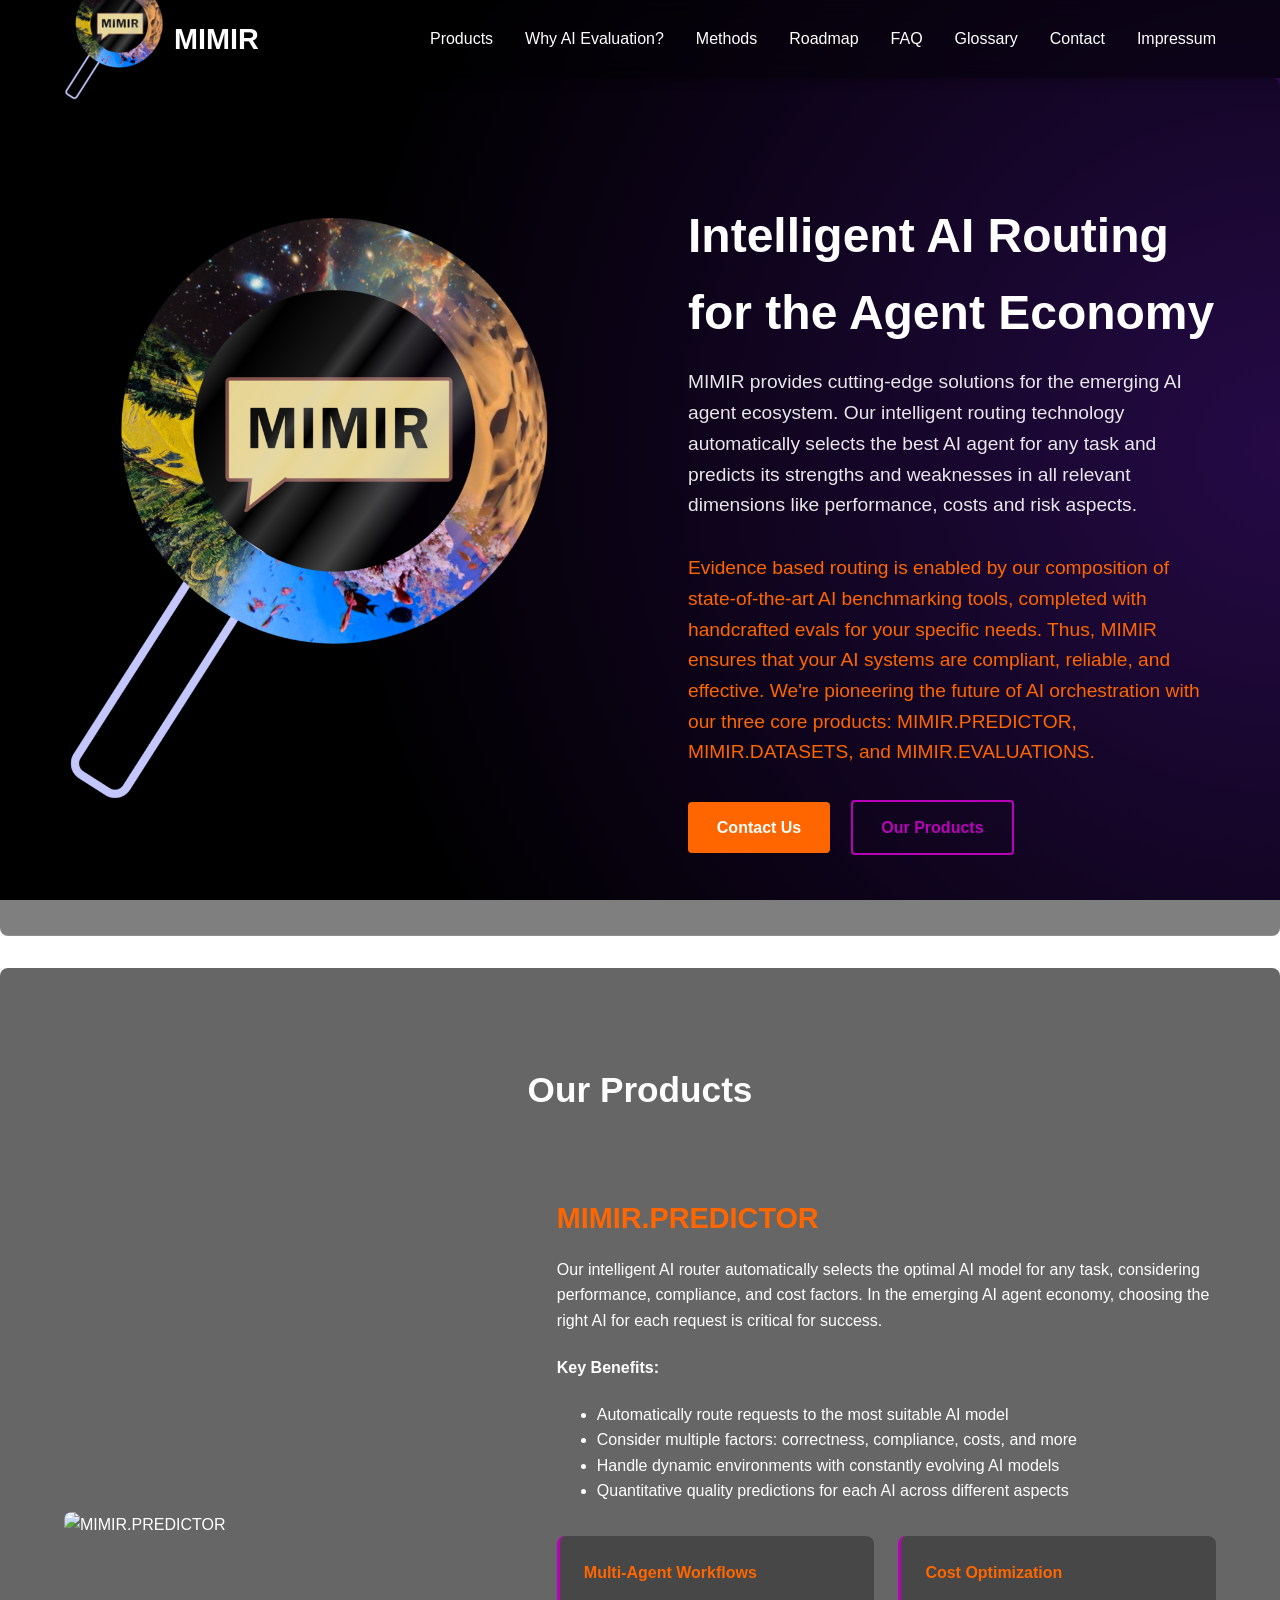
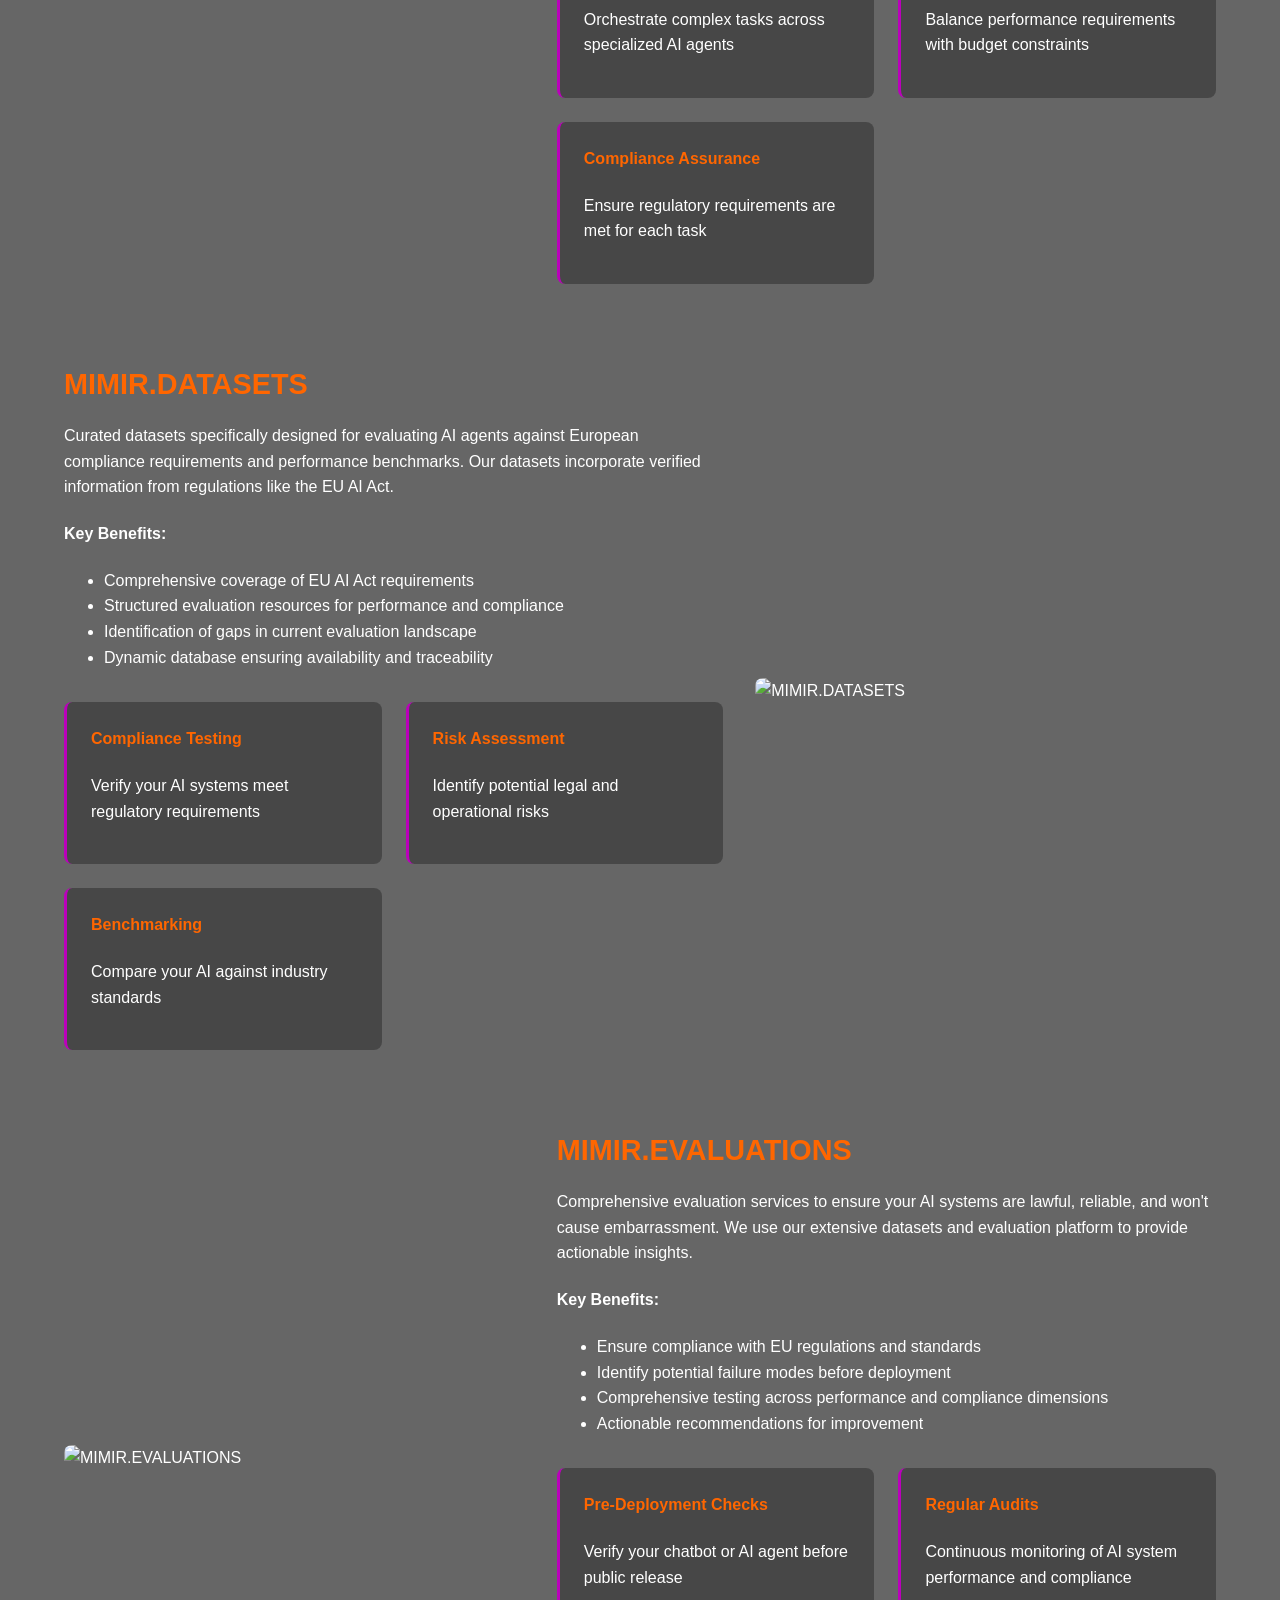
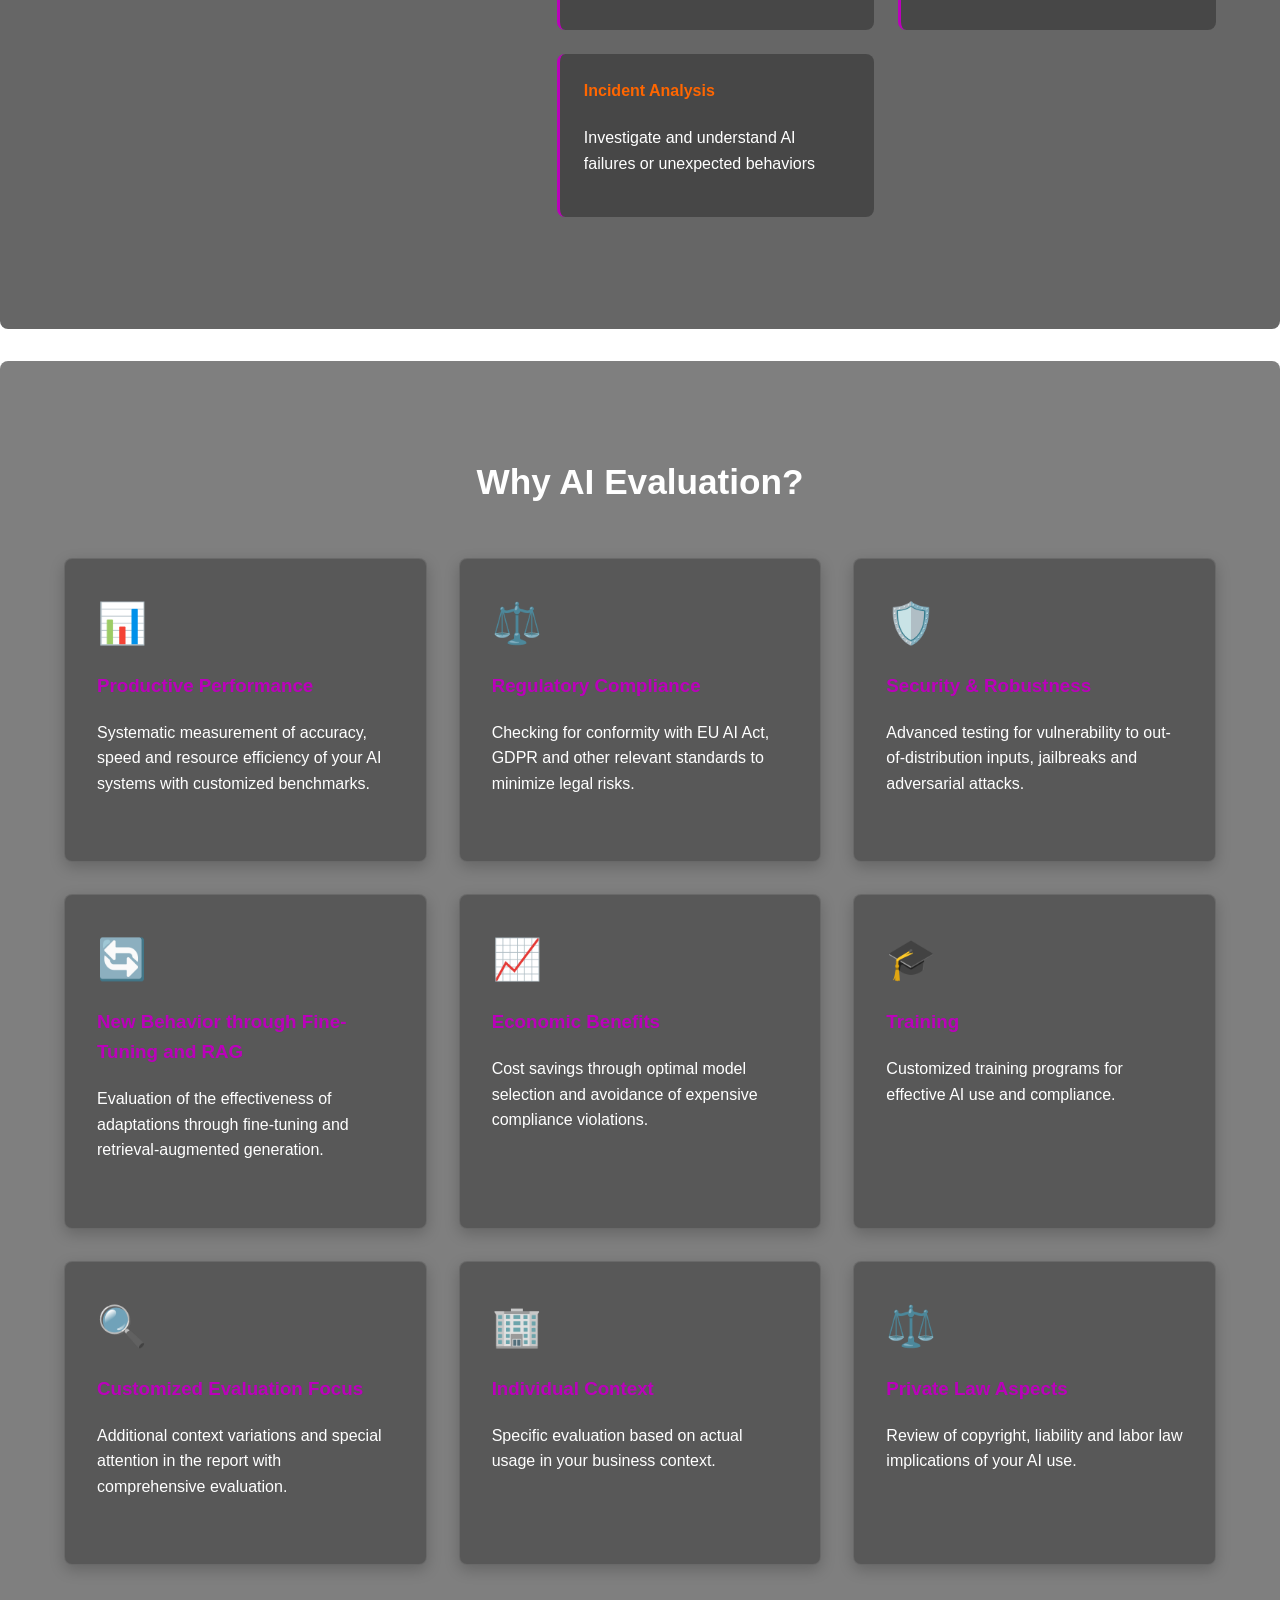
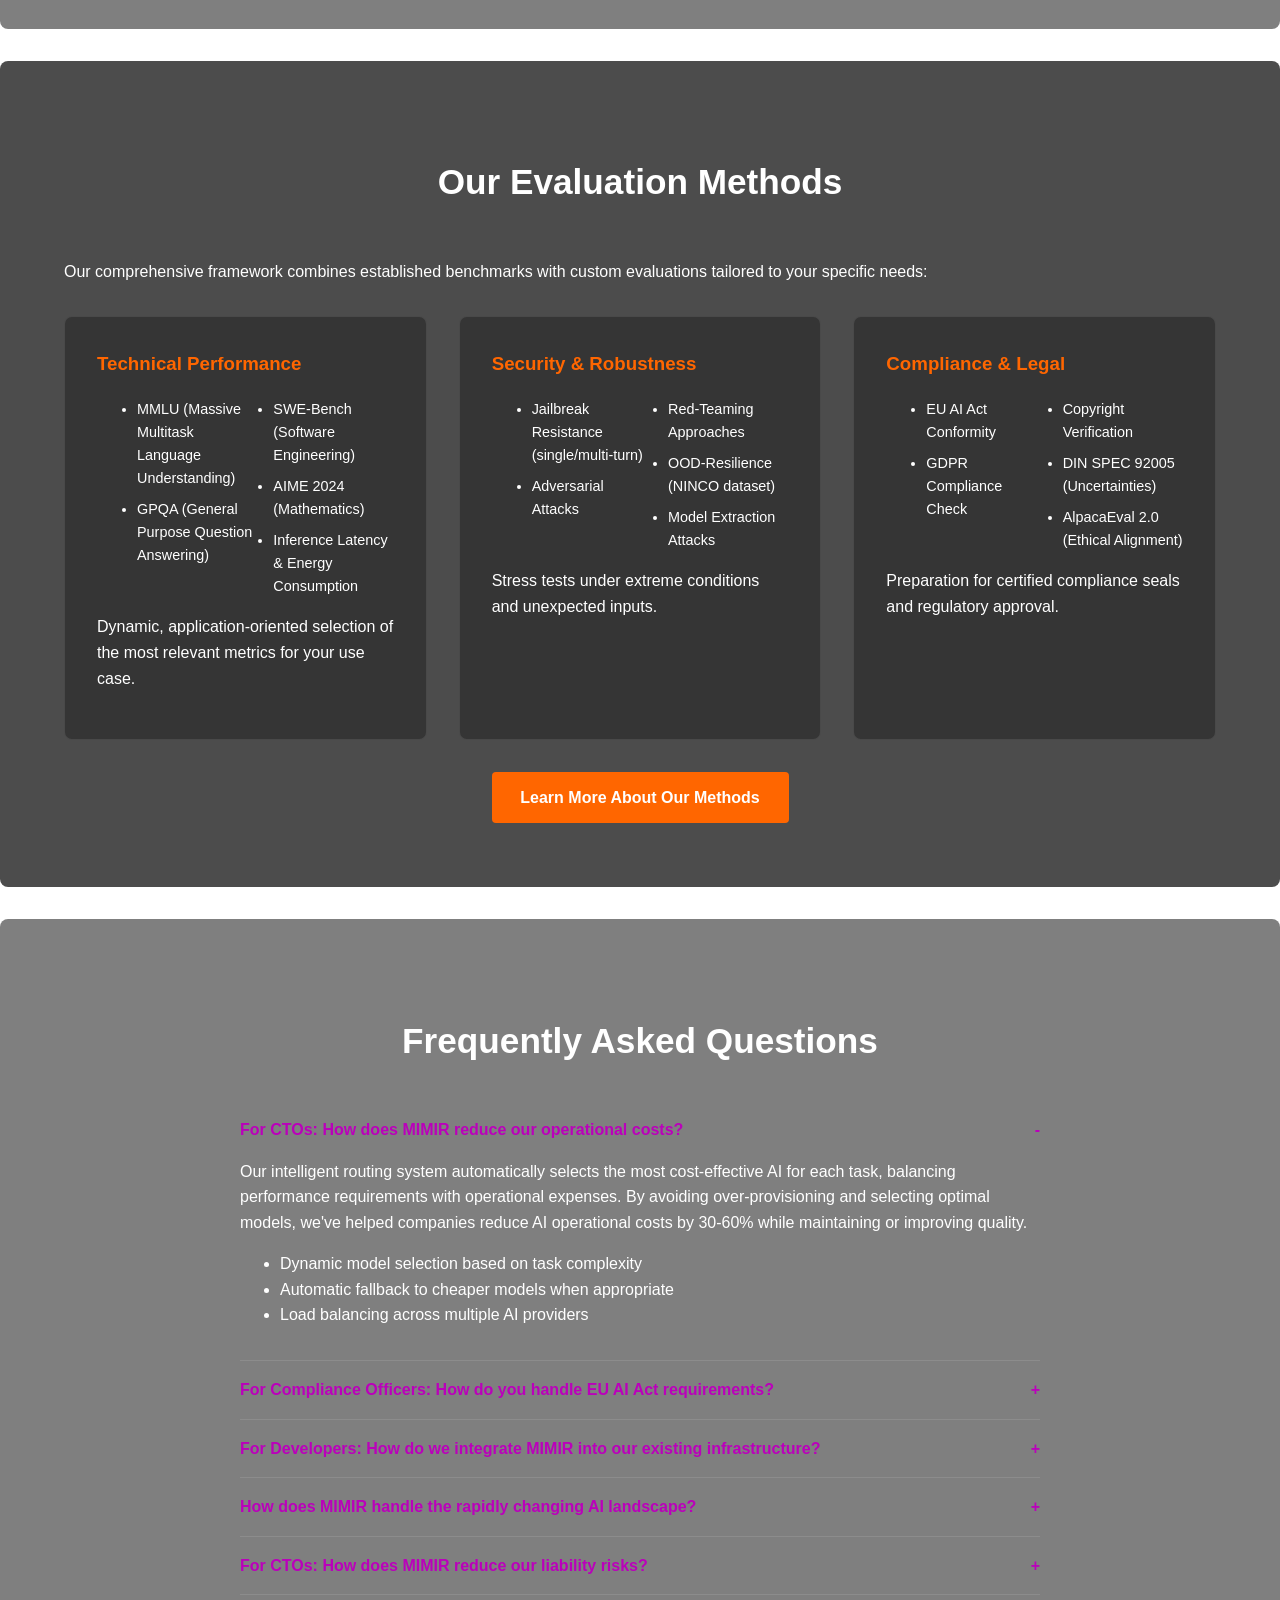
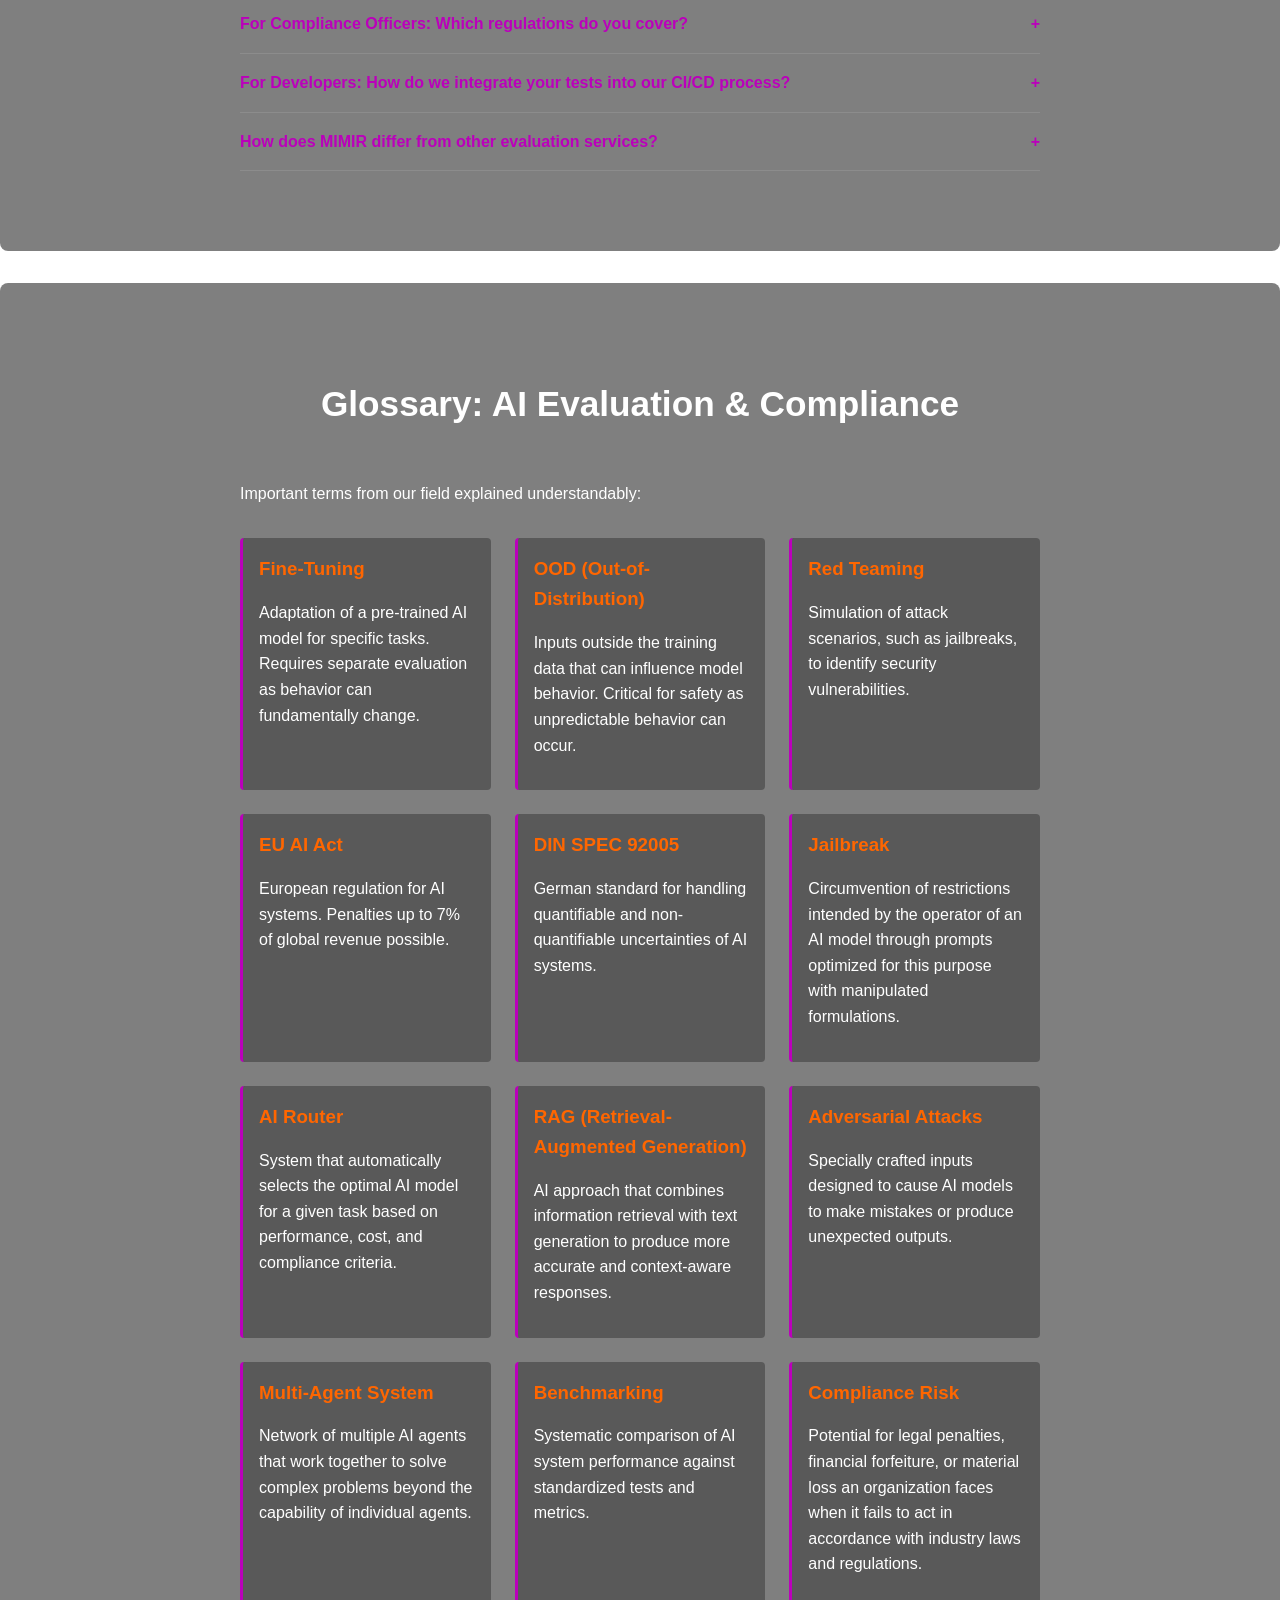
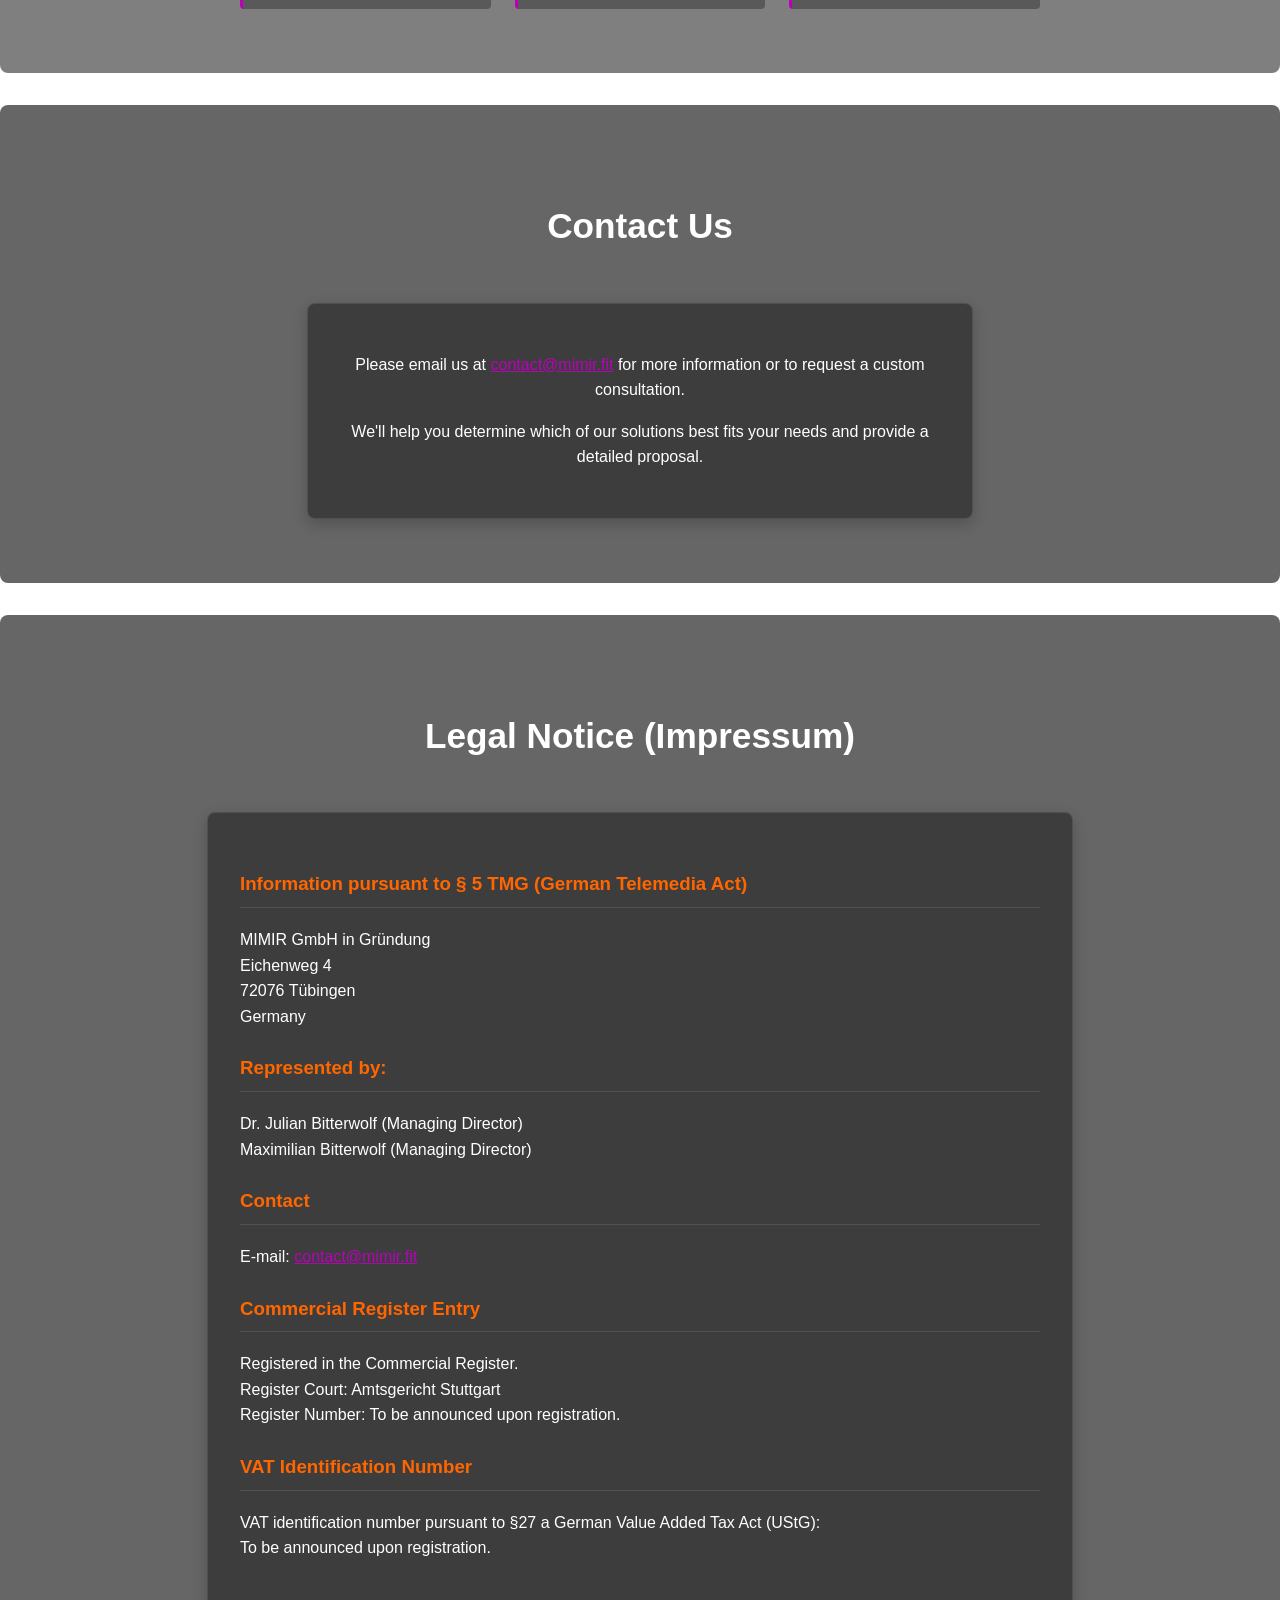
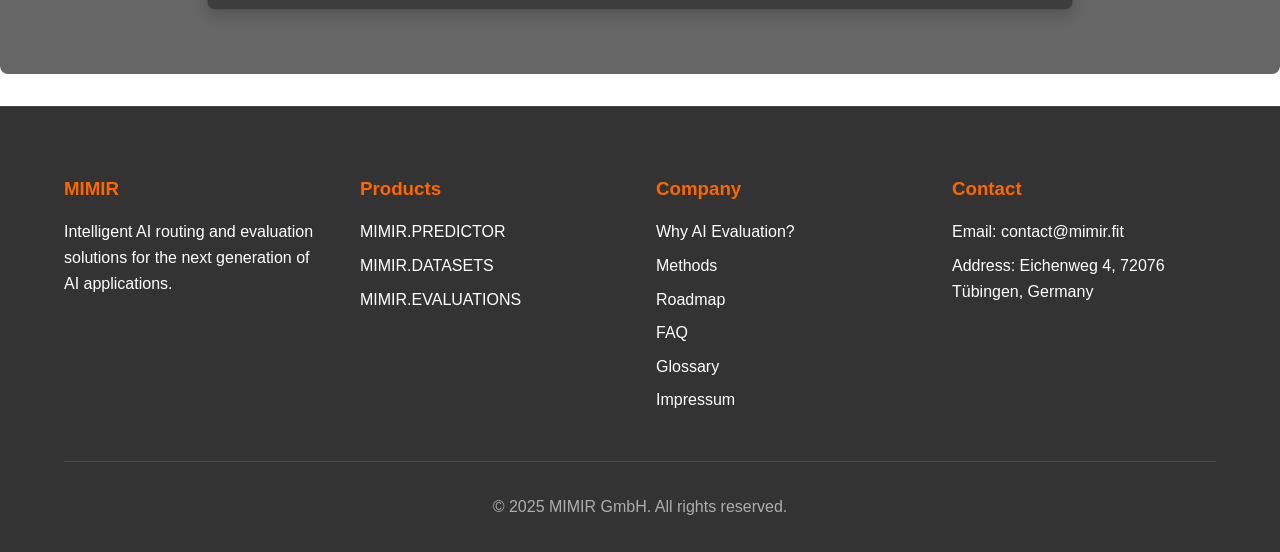
==== commit 958cc8ee: "index before rework" ====
--- a/index.html
+++ b/index.html
@@ -1,9 +1,9 @@
 <!DOCTYPE html>
-<html lang="de">
+<html lang="en">
 <head>
     <meta charset="UTF-8">
     <meta name="viewport" content="width=device-width, initial-scale=1.0">
-    <title>TÜ.EVAL - KI-Evaluierung & Compliance</title>
+    <title>MIMIR - Intelligent AI Routing & Evaluation</title>
     <style>
         /* Variablendeklarationen für Farben, Gradienten und weitere Style-Optionen */
         :root {
@@ -247,17 +247,17 @@
         }
         
         /* Dienstleistungsbereich: Weitere anpassbare Karten für verschiedene Angebote */
-        .services {
+        .products {
             background-color: rgba(0, 0, 0, 0.6);
         }
         
-        .service-tiers {
+        .product-tiers {
             display: grid;
             grid-template-columns: repeat(auto-fit, minmax(300px, 1fr));
             gap: 2rem;
         }
         
-        .service-tier {
+        .product-tier {
             background-color: rgba(0, 0, 0, 0.4);
             border-radius: 8px;
             padding: 2rem;
@@ -267,8 +267,8 @@
             border: 1px solid rgba(255,255,255,0.1);
         }
         
-        .service-tier.popular::before {
-            content: "Einstieg";
+        .product-tier.popular::before {
+            content: "Most Popular";
             position: absolute;
             top: 10px;
             right: -30px;
@@ -280,13 +280,10 @@
             font-weight: bold;
         }
         
-        .service-tier h3 {
+        .product-tier h3 {
             color: var(--secondary);
             margin-top: 0;
         }
-        
-        /* Im Angebot werden jetzt keine Preisangaben mehr angezeigt.
-           Um die Angebote weiter anzupassen, können hier zusätzliche Infos ergänzt werden. */
         
         .team {
             text-align: center;
@@ -739,6 +736,77 @@
         .team-members .feature-card .title {
             margin-bottom: 1.5rem;
         }
+        
+        /* New styles for product highlights */
+        .product-highlight {
+            display: flex;
+            align-items: center;
+            gap: 2rem;
+            margin-bottom: 3rem;
+        }
+        
+        .product-highlight.reverse {
+            flex-direction: row-reverse;
+        }
+        
+        .product-image {
+            flex: 0 0 40%;
+        }
+        
+        .product-image img {
+            max-width: 100%;
+            height: auto;
+            display: block;
+            border-radius: 8px;
+        }
+        
+        .product-description {
+            flex: 1;
+        }
+        
+        .product-description h3 {
+            color: var(--secondary);
+            font-size: 1.8rem;
+            margin-bottom: 1rem;
+        }
+        
+        .use-cases {
+            display: grid;
+            grid-template-columns: repeat(auto-fit, minmax(250px, 1fr));
+            gap: 1.5rem;
+            margin-top: 2rem;
+        }
+        
+        .use-case {
+            background-color: rgba(0, 0, 0, 0.3);
+            padding: 1.5rem;
+            border-radius: 8px;
+            border-left: 3px solid var(--accent);
+        }
+        
+        .use-case h4 {
+            color: var(--secondary);
+            margin-top: 0;
+        }
+
+        /* Impressum specific style (to match other sections) */
+        .impressum-content {
+            background-color: rgba(0, 0, 0, 0.4);
+            padding: 2rem;
+            border-radius: 8px;
+            box-shadow: 0 5px 15px rgba(0,0,0,0.2);
+            border: 1px solid rgba(255,255,255,0.1);
+            max-width: 800px;
+            margin: 0 auto;
+            text-align: left;
+        }
+        .impressum-content h3 {
+            color: var(--secondary);
+            margin-top: 1.5rem;
+            border-bottom: 1px solid rgba(255,255,255,0.1);
+            padding-bottom: 0.5rem;
+        }
+
     </style>
 </head>
 <body>
@@ -748,17 +816,20 @@
             <nav>
                 <a href="#" class="logo">
                     <div class="logo-image">
-                        <img src="TE_logo_0_reduced.png" alt="TÜ.EVAL Logo">
+                        <img src="TE_logo_0_reduced.png" alt="MIMIR Logo">
                     </div>
+                    <div class="logo-text">MIMIR</div>
                 </a>
                 <button class="menu-toggle">☰</button>
                 <div class="nav-links">
-                    <a href="#services">Dienstleistungen</a>
-                    <a href="#methods">Methoden</a>
+                    <a href="#products">Products</a>
+                    <a href="#about">Why AI Evaluation?</a>
+                    <a href="#methods">Methods</a>
+                    <a href="#roadmap">Roadmap</a>
                     <a href="#faq">FAQ</a>
-                    <a href="#team">Team</a>
-                    <a href="#calculator">Kostenrechner</a>
-                    <a href="#contact">Kontakt</a>
+                    <a href="#glossary">Glossary</a>
+                    <a href="#contact">Contact</a>
+                    <a href="#impressum">Impressum</a>
                 </div>
             </nav>
         </div>
@@ -772,485 +843,552 @@
                     <img src="TE_logo_0.png" alt="Company Logo" style="width:85%; height:0%; object-fit: contain;">
                 </div>
                 <div class="hero-text">
-                    <h1>KI-Evaluierung & Compliance nach höchsten Standards</h1>
-                    <p>TÜ.EVAL bietet umfassende Evaluierungs- und Zertifizierungsdienstleistungen für KI-Systeme – maßgeschneidert für den deutschen und europäischen Markt.
-                        Unsere Lösungen kombinieren regulatorisches Know-How mit voller technischer Überprüfung und Beratung, um Ihnen einen entscheidenden Wettbewerbsvorteil zu verschaffen.
+                    <h1>Intelligent AI Routing for the Agent Economy</h1>
+                    <p>MIMIR provides cutting-edge solutions for the emerging AI agent ecosystem. Our intelligent routing technology automatically selects the best AI agent for any task and predicts its strengths and weaknesses in all relevant dimensions like performance, costs and risk aspects. </p>
+                    <p>                        
+                        <span class="highlight">Evidence based routing is enabled by our composition of state-of-the-art AI benchmarking tools, completed with handcrafted evals for your specific needs. Thus, MIMIR ensures that your AI systems are compliant, reliable, and effective. We're pioneering the future of AI orchestration with our three core products: MIMIR.PREDICTOR, MIMIR.DATASETS, and MIMIR.EVALUATIONS.</span>
                     </p>
-                    <p>                        
-                        <span class="highlight">Wir bieten als Einzige die sich ergänzende Erkennung und Erfüllung des kompletten für Ihren KI-Einsatz relevanten Risikomanagements in einem Service.</span>
-                    </p>
-                    <a href="#contact" class="btn">Kontakt aufnehmen</a>
-                    <a href="#services" class="btn btn-outline">Unsere Leistungen</a>
+                    <a href="#contact" class="btn">Contact Us</a>
+                    <a href="#products" class="btn btn-outline">Our Products</a>
                 </div>
             </div>
         </div>
     </section>
     
-    <!-- Über uns: Warum KI-Evaluierung? -->
-    <section id="about">
+    <!-- Products: Our three core offerings -->
+    <section id="products" class="products">
         <div class="container">
-            <h2>Warum KI-Evaluierung?</h2>
-            <div class="features">
-                <!-- Mehrere Feature-Karten, die unterschiedliche Vorteile der Evaluierung aufzeigen -->
-                <div class="feature-card">
-                    <div class="icon">📊</div>
-                    <h3>Produktive Leistungsfähigkeit</h3>
-                    <p>Systematische Messung von Genauigkeit, Geschwindigkeit und Ressourceneffizienz Ihrer KI-Systeme mit maßgeschneiderten Benchmarks.</p>
-                    <div class="additional-content">
-                        <h4>Detaillierte Analyse</h4>
-                        <p>Wir bewerten nicht nur die grundlegende Leistung, sondern analysieren auch die Skalierbarkeit und Effizienz unter verschiedenen Lastbedingungen.</p>
-                        <h4>Benchmark-Vergleiche</h4>
-                        <p>Vergleiche mit branchenüblichen Standards und Wettbewerbsprodukten geben Ihnen klare Einblicke in Ihre Marktposition.</p>
-                        <h4>Echtzeit-Monitoring</h4>
-                        <p>Kontinuierliche Leistungsüberwachung mit Alarmen bei Performance-Einbrüchen oder Anomalien.</p>
+            <h2>Our Products</h2>
+            
+            <div class="product-highlight">
+                <div class="product-image">
+                    <img src="https://via.placeholder.com/400x300/4A148C/FFFFFF?text=MIMIR.PREDICTOR" alt="MIMIR.PREDICTOR">
+                </div>
+                <div class="product-description">
+                    <h3>MIMIR.PREDICTOR</h3>
+                    <p>Our intelligent AI router automatically selects the optimal AI model for any task, considering performance, compliance, and cost factors. In the emerging AI agent economy, choosing the right AI for each request is critical for success.</p>
+                    
+                    <h4>Key Benefits:</h4>
+                    <ul>
+                        <li>Automatically route requests to the most suitable AI model</li>
+                        <li>Consider multiple factors: correctness, compliance, costs, and more</li>
+                        <li>Handle dynamic environments with constantly evolving AI models</li>
+                        <li>Quantitative quality predictions for each AI across different aspects</li>
+                    </ul>
+                    
+                    <div class="use-cases">
+                        <div class="use-case">
+                            <h4>Multi-Agent Workflows</h4>
+                            <p>Orchestrate complex tasks across specialized AI agents</p>
+                        </div>
+                        <div class="use-case">
+                            <h4>Cost Optimization</h4>
+                            <p>Balance performance requirements with budget constraints</p>
+                        </div>
+                        <div class="use-case">
+                            <h4>Compliance Assurance</h4>
+                            <p>Ensure regulatory requirements are met for each task</p>
+                        </div>
                     </div>
                 </div>
-                <div class="feature-card">
-                    <div class="icon">⚖️</div>
-                    <h3>Regulatorische Compliance</h3>
-                    <p>Prüfung auf Konformität mit EU AI Act, DSGVO und anderen relevanten Normen zur Minimierung rechtlicher Risiken.</p>
-                    <div class="additional-content">
-                        <h4>EU AI Act Konformität</h4>
-                        <p>Detaillierte Bewertung der Risikoklasse Ihres Systems und Erfüllung aller Anforderungen für Hochrisiko-KI-Systeme.</p>
-                        <h4>DSGVO-Check</h4>
-                        <p>Prüfung der Datenverarbeitungspraktiken auf Einhaltung der europäischen Datenschutzgrundverordnung.</p>
-                        <h4>Internationale Standards</h4>
-                        <p>Berücksichtigung länder- und branchenspezifischer Vorschriften für globale Markteinführungen.</p>
+            </div>
+            
+            <div class="product-highlight reverse">
+                <div class="product-image">
+                    <img src="https://via.placeholder.com/400x300/4A148C/FFFFFF?text=MIMIR.DATASETS" alt="MIMIR.DATASETS">
+                </div>
+                <div class="product-description">
+                    <h3>MIMIR.DATASETS</h3>
+                    <p>Curated datasets specifically designed for evaluating AI agents against European compliance requirements and performance benchmarks. Our datasets incorporate verified information from regulations like the EU AI Act.</p>
+                    
+                    <h4>Key Benefits:</h4>
+                    <ul>
+                        <li>Comprehensive coverage of EU AI Act requirements</li>
+                        <li>Structured evaluation resources for performance and compliance</li>
+                        <li>Identification of gaps in current evaluation landscape</li>
+                        <li>Dynamic database ensuring availability and traceability</li>
+                    </ul>
+                    
+                    <div class="use-cases">
+                        <div class="use-case">
+                            <h4>Compliance Testing</h4>
+                            <p>Verify your AI systems meet regulatory requirements</p>
+                        </div>
+                        <div class="use-case">
+                            <h4>Risk Assessment</h4>
+                            <p>Identify potential legal and operational risks</p>
+                        </div>
+                        <div class="use-case">
+                            <h4>Benchmarking</h4>
+                            <p>Compare your AI against industry standards</p>
+                        </div>
                     </div>
                 </div>
-                <div class="feature-card">
-                    <div class="icon">🛡️</div>
-                    <h3>Sicherheit & Robustheit</h3>
-                    <p>Erweiterte Testung auf Anfälligkeit für Out-of-Distribution Inputs, Jailbreaks und adversarial Attacks.</p>
-                    <div class="additional-content">
-                        <h4>Red Teaming</h4>
-                        <p>Simulation realer Angriffsszenarien durch unser Expertenteam zur Identifizierung von Schwachstellen.</p>
-                        <h4>Stress-Tests</h4>
-                        <p>Systematische Überprüfung der Stabilität unter extremen Bedingungen und unerwarteten Eingaben.</p>
-                        <h4>OOD-Resilienz</h4>
-                        <p>Spezialtests für Out-of-Distribution Inputs und Edge Cases, die in realen Anwendungen auftreten können.</p>
-                    </div>
-                </div>
-                <div class="feature-card">
-                    <div class="icon">🔄</div>
-                    <h3>Neues Verhalten durch Fine-Tuning und RAG</h3>
-                    <p>Evaluation der Wirksamkeit von Anpassungen durch Fine-Tuning und Retrieval-Augmented Generation.</p>
-                    <div class="additional-content">
-                        <h4>Fine-Tuning Analyse</h4>
-                        <p>Messung der Auswirkungen von domänenspezifischem Fine-Tuning auf Modellleistung und -verhalten.</p>
-                        <h4>RAG-Evaluierung</h4>
-                        <p>Bewertung der Genauigkeit und Effizienz von Retrieval-Augmented Generation Systemen.</p>
-                        <h4>Verhaltenskonsistenz</h4>
-                        <p>Überprüfung, ob das gewünschte neue Verhalten konsistent in verschiedenen Szenarien auftritt.</p>
-                    </div>
-                </div>
-                <div class="feature-card">
-                    <div class="icon">📈</div>
-                    <h3>Wirtschaftlicher Nutzen</h3>
-                    <p>Kosteneinsparungen durch optimale Modellwahl und Vermeidung teurer Compliance-Verstöße.</p>
-                    <div class="additional-content">
-                        <h4>ROI-Analyse</h4>
-                        <p>Berechnung des Return-on-Investment für verschiedene KI-Implementierungen in Ihrem Unternehmen.</p>
-                        <h4>Risikomanagement</h4>
-                        <p>Identifikation potenzieller finanzieller Risiken durch regulatorische Nichtkonformität.</p>
-                        <h4>Kostenoptimierung</h4>
-                        <p>Empfehlungen zur Effizienzsteigerung und Kostensenkung bei KI-Implementierungen.</p>
-                    </div>
-                </div>
-                <div class="feature-card">
-                    <div class="icon">🎓</div>
-                    <h3>Schulungen</h3>
-                    <p>Maßgeschneiderte Schulungsprogramme zur effektiven KI-Nutzung und Compliance.</p>
-                    <div class="additional-content">
-                        <h4>Technische Schulungen</h4>
-                        <p>Praktische Workshops für Entwickler und Data Scientists zu robusten KI-Implementierungen.</p>
-                        <h4>Compliance-Schulungen</h4>
-                        <p>Schulungen für Führungskräfte und Compliance-Beauftragte zu regulatorischen Anforderungen.</p>
-                        <h4>Use-Case Training</h4>
-                        <p>Branchenspezifische Schulungen zur optimalen Nutzung von KI in Ihrem Geschäftskontext.</p>
-                    </div>
-                </div>
-                <div class="feature-card">
-                    <div class="icon">🔍</div>
-                    <h3>Individualisierter Auswertungsfokus</h3>
-                    <p>Zusätzliche Kontextvariationen und besonderes Augenmerk im Bericht bei vollumfänglicher Evaluierung.</p>
-                    <div class="additional-content">
-                        <h4>Priorisierte Analyse</h4>
-                        <p>Vertiefte Bewertung spezifischer Aspekte, die für Ihr Unternehmen besonders relevant sind.</p>
-                        <h4>Kontextuelle Variationen</h4>
-                        <p>Erweiterte Testszenarien, die Ihre spezifischen Anwendungsfälle genau abbilden.</p>
-                        <h4>Fokussierte Berichte</h4>
-                        <p>Zusammenfassungen und Empfehlungen, die auf Ihre strategischen Prioritäten zugeschnitten sind.</p>
-                    </div>
-                </div>
-                <div class="feature-card">
-                    <div class="icon">🏢</div>
-                    <h3>Individueller Kontext</h3>
-                    <p>Spezifische Evaluierung basierend auf der tatsächlichen Nutzung in Ihrem Unternehmenskontext.</p>
-                    <div class="additional-content">
-                        <h4>Unternehmensspezifische Tests</h4>
-                        <p>Evaluation mit Ihren tatsächlichen Daten und Workflows für maximal relevante Ergebnisse.</p>
-                        <h4>Branchenbenchmarks</h4>
-                        <p>Vergleiche mit spezifischen Benchmarks für Ihre Branche und Unternehmensgröße.</p>
-                        <h4>Implementierungsanalyse</h4>
-                        <p>Bewertung der KI-Integration in Ihre bestehenden Systeme und Prozesse.</p>
-                    </div>
-                </div>
-                <div class="feature-card">
-                    <div class="icon">⚖️</div>
-                    <h3>Privatrechtliche Aspekte</h3>
-                    <p>Prüfung von Copyright, Haftung und arbeitsrechtlichen Implikationen Ihrer KI-Nutzung.</p>
-                    <div class="additional-content">
-                        <h4>Urheberrechtliche Prüfung</h4>
-                        <p>Analyse potenzieller Copyright-Verletzungen durch Trainingsdaten und Outputs.</p>
-                        <h4>Haftungsrisiken</h4>
-                        <p>Identifikation und Bewertung zivilrechtlicher Haftungsrisiken bei KI-Einsatz.</p>
-                        <h4>Arbeitsrechtliche Folgen</h4>
-                        <p>Beratung zu Mitbestimmung, Arbeitsplatzgestaltung und Qualifizierungserfordernissen.</p>
+            </div>
+            
+            <div class="product-highlight">
+                <div class="product-image">
+                    <img src="https://via.placeholder.com/400x300/4A148C/FFFFFF?text=MIMIR.EVALUATIONS" alt="MIMIR.EVALUATIONS">
+                </div>
+                <div class="product-description">
+                    <h3>MIMIR.EVALUATIONS</h3>
+                    <p>Comprehensive evaluation services to ensure your AI systems are lawful, reliable, and won't cause embarrassment. We use our extensive datasets and evaluation platform to provide actionable insights.</p>
+                    
+                    <h4>Key Benefits:</h4>
+                    <ul>
+                        <li>Ensure compliance with EU regulations and standards</li>
+                        <li>Identify potential failure modes before deployment</li>
+                        <li>Comprehensive testing across performance and compliance dimensions</li>
+                        <li>Actionable recommendations for improvement</li>
+                    </ul>
+                    
+                    <div class="use-cases">
+                        <div class="use-case">
+                            <h4>Pre-Deployment Checks</h4>
+                            <p>Verify your chatbot or AI agent before public release</p>
+                        </div>
+                        <div class="use-case">
+                            <h4>Regular Audits</h4>
+                            <p>Continuous monitoring of AI system performance and compliance</p>
+                        </div>
+                        <div class="use-case">
+                            <h4>Incident Analysis</h4>
+                            <p>Investigate and understand AI failures or unexpected behaviors</p>
+                        </div>
                     </div>
                 </div>
             </div>
         </div>
     </section>
     
-    <!-- Dienstleistungen: Angebote (ohne Preisangaben) -->
-    <section id="services" class="services">
+    <!-- Why AI Evaluation? -->
+    <section id="about">
         <div class="container">
-            <h2>Unsere Leistungspakete</h2>
-            <div class="service-tiers">
-                <div class="service-tier popular">
-                    <h3>TÜ.EVAL Initial Check-Up</h3>
-                    <!-- Preisangabe entfernt -->
-                    <p>Grundlegende Bewertung der technischen Leistungsfähigkeit und Compliance-Aspekte auf 26 etablierten Benchmarks.</p>
-                    <ul>
-                        <li>MMLU, GPQA und SWE-Bench Analysen</li>
-                        <li>Expertenbericht mit strategischen Empfehlungen</li>
-                        <li>Ergebnisse innerhalb von 48 Stunden</li>
-                        <li>Persönliche Ergebnisbesprechung</li>
-                    </ul>
-                    <a href="#contact" class="btn">Anfragen</a>
-                </div>
-                <div class="service-tier">
-                    <h3>TÜ.EVAL DE-KI</h3>
-                    <!-- Preisangabe entfernt -->
-                    <p>Umfassende Evaluierung für den deutschen Markt mit Fokus auf sprachliche und regulatorische Anforderungen.</p>
-                    <ul>
-                        <li>Erweiterte Leistungs- und Effizienzanalyse</li>
-                        <li>Fairness- und Bias-Tests</li>
-                        <li>Transparenz- und Erklärbarkeitsanalysen</li>
-                        <li>Kundenspezifische Kontextbewertung</li>
-                        <li>Technologische & ethische Einschätzung</li>
-                    </ul>
-                    <a href="#contact" class="btn">Anfragen</a>
-                </div>
-                <div class="service-tier">
-                    <h3>TÜ.EVAL Artisanal</h3>
-                    <!-- Preisangabe entfernt -->
-                    <p>Premium-Evaluierung vollständig individuell auf Ihre Bedürfnisse zugeschnitten.</p>
-                    <ul>
-                        <li>Maßgeschneiderte Testumgebungen</li>
-                        <li>Tiefgehende Robustheitsanalysen (Red Teaming)</li>
-                        <li>Neu erstellte Testdatensätze</li>
-                        <li>Umfassende rechtliche Evaluierung</li>
-                        <li>Konformität mit EU AI Act, DSGVO & mehr</li>
-                        <li>Vorbereitung für Zertifizierung</li>
-                    </ul>
-                    <a href="#contact" class="btn">Anfragen</a>
+            <h2>Why AI Evaluation?</h2>
+            <div class="features">
+                <div class="feature-card">
+                    <div class="icon">📊</div>
+                    <h3>Productive Performance</h3>
+                    <p>Systematic measurement of accuracy, speed and resource efficiency of your AI systems with customized benchmarks.</p>
+                    <div class="additional-content">
+                        <h4>Detailed Analysis</h4>
+                        <p>We evaluate not only basic performance but also analyze scalability and efficiency under different load conditions.</p>
+                        <h4>Benchmark Comparisons</h4>
+                        <p>Comparisons with industry standards and competitive products give you clear insights into your market position.</p>
+                        <h4>Real-time Monitoring</h4>
+                        <p>Continuous performance monitoring with alerts for performance drops or anomalies.</p>
+                    </div>
+                </div>
+                <div class="feature-card">
+                    <div class="icon">⚖️</div>
+                    <h3>Regulatory Compliance</h3>
+                    <p>Checking for conformity with EU AI Act, GDPR and other relevant standards to minimize legal risks.</p>
+                    <div class="additional-content">
+                        <h4>EU AI Act Conformity</h4>
+                        <p>Detailed assessment of your system's risk class and fulfillment of all requirements for high-risk AI systems.</p>
+                        <h4>GDPR Check</h4>
+                        <p>Review of data processing practices for compliance with the European General Data Protection Regulation.</p>
+                        <h4>International Standards</h4>
+                        <p>Consideration of country- and industry-specific regulations for global market launches.</p>
+                    </div>
+                </div>
+                <div class="feature-card">
+                    <div class="icon">🛡️</div>
+                    <h3>Security & Robustness</h3>
+                    <p>Advanced testing for vulnerability to out-of-distribution inputs, jailbreaks and adversarial attacks.</p>
+                    <div class="additional-content">
+                        <h4>Red Teaming</h4>
+                        <p>Simulation of real attack scenarios by our expert team to identify vulnerabilities.</p>
+                        <h4>Stress Tests</h4>
+                        <p>Systematic review of stability under extreme conditions and unexpected inputs.</p>
+                        <h4>OOD Resilience</h4>
+                        <p>Special tests for out-of-distribution inputs and edge cases that may occur in real applications.</p>
+                    </div>
+                </div>
+                <div class="feature-card">
+                    <div class="icon">🔄</div>
+                    <h3>New Behavior through Fine-Tuning and RAG</h3>
+                    <p>Evaluation of the effectiveness of adaptations through fine-tuning and retrieval-augmented generation.</p>
+                    <div class="additional-content">
+                        <h4>Fine-Tuning Analysis</h4>
+                        <p>Measurement of the impact of domain-specific fine-tuning on model performance and behavior.</p>
+                        <h4>RAG Evaluation</h4>
+                        <p>Assessment of the accuracy and efficiency of retrieval-augmented generation systems.</p>
+                        <h4>Behavioral Consistency</h4>
+                        <p>Verification that the desired new behavior occurs consistently in different scenarios.</p>
+                    </div>
+                </div>
+                <div class="feature-card">
+                    <div class="icon">📈</div>
+                    <h3>Economic Benefits</h3>
+                    <p>Cost savings through optimal model selection and avoidance of expensive compliance violations.</p>
+                    <div class="additional-content">
+                        <h4>ROI Analysis</h4>
+                        <p>Calculation of return on investment for various AI implementations in your company.</p>
+                        <h4>Risk Management</h4>
+                        <p>Identification of potential financial risks from regulatory non-compliance.</p>
+                        <h4>Cost Optimization</h4>
+                        <p>Recommendations for efficiency improvements and cost reductions in AI implementations.</p>
+                    </div>
+                </div>
+                <div class="feature-card">
+                    <div class="icon">🎓</div>
+                    <h3>Training</h3>
+                    <p>Customized training programs for effective AI use and compliance.</p>
+                    <div class="additional-content">
+                        <h4>Technical Training</h4>
+                        <p>Practical workshops for developers and data scientists on robust AI implementations.</p>
+                        <h4>Compliance Training</h4>
+                        <p>Training for managers and compliance officers on regulatory requirements.</p>
+                        <h4>Use Case Training</h4>
+                        <p>Industry-specific training on optimal use of AI in your business context.</p>
+                    </div>
+                </div>
+                <div class="feature-card">
+                    <div class="icon">🔍</div>
+                    <h3>Customized Evaluation Focus</h3>
+                    <p>Additional context variations and special attention in the report with comprehensive evaluation.</p>
+                    <div class="additional-content">
+                        <h4>Prioritized Analysis</h4>
+                        <p>In-depth assessment of specific aspects that are particularly relevant to your company.</p>
+                        <h4>Contextual Variations</h4>
+                        <p>Extended test scenarios that accurately reflect your specific use cases.</p>
+                        <h4>Focused Reports</h4>
+                        <p>Summaries and recommendations tailored to your strategic priorities.</p>
+                    </div>
+                </div>
+                <div class="feature-card">
+                    <div class="icon">🏢</div>
+                    <h3>Individual Context</h3>
+                    <p>Specific evaluation based on actual usage in your business context.</p>
+                    <div class="additional-content">
+                        <h4>Company-Specific Tests</h4>
+                        <p>Evaluation with your actual data and workflows for maximally relevant results.</p>
+                        <h4>Industry Benchmarks</h4>
+                        <p>Comparisons with specific benchmarks for your industry and company size.</p>
+                        <h4>Implementation Analysis</h4>
+                        <p>Assessment of AI integration into your existing systems and processes.</p>
+                    </div>
+                </div>
+                <div class="feature-card">
+                    <div class="icon">⚖️</div>
+                    <h3>Private Law Aspects</h3>
+                    <p>Review of copyright, liability and labor law implications of your AI use.</p>
+                    <div class="additional-content">
+                        <h4>Copyright Review</h4>
+                        <p>Analysis of potential copyright infringements through training data and outputs.</p>
+                        <h4>Liability Risks</h4>
+                        <p>Identification and assessment of civil liability risks in AI use.</p>
+                        <h4>Labor Law Consequences</h4>
+                        <p>Consulting on co-determination, workplace design and qualification requirements.</p>
+                    </div>
                 </div>
             </div>
         </div>
     </section>
     
-    <!-- Team: Vorstellung des Gründungsteams -->
-    <section id="team" class="team">
-        <div class="container">
-            <h2>Gründungsteam</h2>
-            <div class="team-members">
-                <div class="feature-card">
-                    <img src="CVAIincWIN_julian_circle.jpeg" alt="Julian Bitterwolf" style="width: 150px; height: 150px; border-radius: 50%; object-fit: cover; margin-bottom: 1rem; border: 3px solid var(--accent);">
-                    <h3>Dr. Julian Bitterwolf</h3>
-                    <div class="title">Mitgründer & Benchmarking-Experte</div>
-                    <p>Promovierter Informatiker mit Fokus auf Robustheit von KI-Modellen und Out-of-Distribution Detection.</p>
-                    <div class="additional-content">
-                        <h4>Ausgewählte Publikationen:</h4>
-                        <ul class="publication-list">
-                            <li><a href="https://github.com/j-cb/NINCO" target="_blank">"In or Out? Fixing ImageNet OOD Detection [The NINCO dataset]" (ICML 2023)</a></li>
-                            <li><a href="https://github.com/j-cb/GOOD" target="_blank">"Certifiably Adversarially Robust Detection of Out-of-Distribution Data" (NeurIPS 2020)</a></li>
-                            <li><a href="https://github.com/max-andr/relu_networks_overconfident" target="_blank">"Why relu networks yield high-confidence predictions far away from the training data and how to mitigate the problem (NeurIPS 2019)</a></li>
-                        </ul>
-                        <h4>Branchenerfahrung:</h4>
-                        <ul>
-                            <li>ICML Workshop Organizer, "Shift happens: Crowdsourcing metrics and test datasets
-                                beyond ImageNet"</li>
-                            <li>Internship Amazon, AGI Team</li>
-                        </ul>
-                    </div>
-                </div>
-                
-                <div class="feature-card">
-                    <img src="valentyn_circle.png" alt="Valentyn Boreiko" style="width: 150px; height: 150px; border-radius: 50%; object-fit: cover; margin-bottom: 1rem; border: 3px solid var(--accent);">
-                    <h3>Valentyn Boreiko</h3>
-                    <div class="title">Mitgründer & KI-Anwendungsexperte</div>
-                    <p>Experte für erklärbare KI und adversariale Angriffe. Mitgründer von Studyly GmbH.</p>
-                    <div class="additional-content">
-                        <h4>Ausgewählte Publikationen:</h4>
-                        <ul class="publication-list">
-                            <li><a href="https://github.com/valentyn1boreiko/llm-threat-model" target="_blank">"A Realistic Threat Model for LLM Jailbreaks" (NeurIPS 2024)</a></li>
-                            <li><a href="https://openaccess.thecvf.com/content/ICCV2023W/BRAVO/html/Boreiko_Identifying_Systematic_Errors_in_Object_Detectors_with_the_SCROD_Pipeline_ICCVW_2023_paper.html" target="_blank">"Identifying Systematic Errors in Object Detectors" (ICCV 2023)</a></li>
-                            <li><a href="https://github.com/valentyn1boreiko/dvces" target="_blank">"Diffusion Visual Counterfactual Explanations" (NeurIPS 2022)</a></li>
-                        </ul>
-                        <h4>Branchenerfahrung:</h4>
-                        <ul>
-                            <li>Internship Amazon AWS</li>
-                            <li>Internship Bosch AI Research</li>
-                            <li>OpenAI Red-Teaming Contractor</li>
-                        </ul>
-                    </div>
-                </div>
-                
-                <div class="feature-card">
-                    <img src="maximilian_circle.jpg" alt="Maximilian Bitterwolf" style="width: 150px; height: 150px; border-radius: 50%; object-fit: cover; margin-bottom: 1rem; border: 3px solid var(--accent);">
-                    <h3>Maximilian Bitterwolf</h3>
-                    <div class="title">Mitgründer & Compliance-Experte</div>
-                    <p>Wirtschaftsrechtsexperte mit Spezialisierung auf Technologieregulierung und Compliance im KI-Bereich.</p>
-                    <div class="additional-content">
-                        <h4>Schwerpunkte:</h4>
-                        <ul>
-                            <li>Risikomanagement</li>
-                            <li>EU AI Act Implementierung</li>
-                            <li>Produkthaftungsrichtlinie (EU) 2024/2853</li>
-                            <li>DSGVO-Konformität</li>
-                        </ul>
-                        <!--
-                        <h4>Branchenerfahrung:</h4>
-                        <ul>
-                            <li>Burda Media Compliance</li>
-                            <li>Masterarbeit:</li>
-                        </ul>
-                        -->
-                    </div>
-                </div>
-            </div>
-        </div>
-    </section>
-    
-    <!-- Roadmap: Darstellung des Entwicklungsplans -->
-    <section id="roadmap" class="roadmap">
-        <div class="container">
-            <h2>Unser Entwicklungsplan</h2>
-            <div class="roadmap-container">
-                <div class="roadmap-item">
-                    <div class="roadmap-date">Monate 1-4</div>
-                    <h3 class="roadmap-title">Grundlagenphase</h3>
-                    <p>Entwicklung der Kerninfrastruktur und erster Pilotprojekte. Aufbau eines robusten Qualitätsmanagements. Integration von 26 etablierten Benchmarks in unser Framework.</p>
-                    <p>Fokus auf automatisierte Evaluierungsprozesse und erste Kundenprojekte mit reduzierten Preismodellen.</p>
-                </div>
-                <div class="roadmap-item">
-                    <div class="roadmap-date">Monate 5-8</div>
-                    <h3 class="roadmap-title">Expansionsphase</h3>
-                    <p>Automatisierung der Prozesse und Erweiterung des Testportfolios. Intensivierung von Marketing- und Vertriebsaktivitäten.</p>
-                    <p>Entwicklung von Fairness- und Bias-Tests, Transparenzanalysen und kundenspezifischen Kontextbewertungen für das DE-KI Paket.</p>
-                </div>
-                <div class="roadmap-item">
-                    <div class="roadmap-date">Monate 9-12</div>
-                    <h3 class="roadmap-title">Markteinführungsphase</h3>
-                    <p>Betreuung erster regulärer Kundenprojekte. Etablierung eines Partnernetzwerks mit Rechtsanwaltskanzleien und Prüfstellen.</p>
-                    <p>Konzeptionelle Vorbereitung unseres Qualitätssiegels und Entwicklung des Artisanal-Pakets mit tiefgehenden Robustheitsanalysen.</p>
-                </div>
-                <div class="roadmap-item">
-                    <div class="roadmap-date">Jahr 2</div>
-                    <h3 class="roadmap-title">Zertifizierung & Skalierung</h3>
-                    <p>Einführung des TÜ.EVAL-Siegels als anerkanntes Qualitätszeichen. Ausbau der Schulungsangebote zu KI-Compliance.</p>
-                    <p>Skalierung der technischen Infrastruktur und Erweiterung des Teams. Ziel: 10 Artisanal-Kunden und 10 Schulungsprojekte.</p>
-                </div>
-            </div>
-        </div>
-    </section>
-    
-    <!-- Methoden: Darstellung der Evaluierungsansätze und Benchmarks -->
+    <!-- Methods: Our evaluation approaches -->
     <section id="methods" class="methods">
         <div class="container">
-            <h2>Unsere Methoden & Benchmarks</h2>
-            <p>Unser Evaluierungsframework kombiniert 26 etablierte Benchmarks mit kundenspezifischen Tests für präzise Ergebnisse:</p>
+            <h2>Our Evaluation Methods</h2>
+            <p>Our comprehensive framework combines established benchmarks with custom evaluations tailored to your specific needs:</p>
             
             <div class="method-grid">
                 <div class="method-card">
-                    <h3>Technische Leistung</h3>
+                    <h3>Technical Performance</h3>
                     <ul class="benchmark-list">
                         <li>MMLU (Massive Multitask Language Understanding)</li>
                         <li>GPQA (General Purpose Question Answering)</li>
                         <li>SWE-Bench (Software Engineering)</li>
-                        <li>AIME 2024 (Mathematik)</li>
-                        <li>Inferenzlatenz & Energieverbrauch</li>
-                    </ul>
-                    <p>Dynamische, anwendungsorientierte Auswahl der relevantesten Metriken für Ihren Use Case.</p>
+                        <li>AIME 2024 (Mathematics)</li>
+                        <li>Inference Latency & Energy Consumption</li>
+                    </ul>
+                    <p>Dynamic, application-oriented selection of the most relevant metrics for your use case.</p>
                 </div>
                 <div class="method-card">
-                    <h3>Sicherheit & Robustheit</h3>
+                    <h3>Security & Robustness</h3>
                     <ul class="benchmark-list">
-                        <li>Jailbreak-Resistenz (single/multi-turn)</li>
-                        <li>Adversarial Attacks (Uesato et al. 2022)</li>
-                        <li>Red-Teaming-Ansätze (Wang et al. 2023)</li>
-                        <li>OOD-Resilienz (NINCO-Datensatz)</li>
-                        <li>Model Extraction Attacks (Snell et al. 2024)</li>
-                    </ul>
-                    <p>Stress-Tests unter extremen Bedingungen und unerwarteten Eingaben.</p>
+                        <li>Jailbreak Resistance (single/multi-turn)</li>
+                        <li>Adversarial Attacks</li>
+                        <li>Red-Teaming Approaches</li>
+                        <li>OOD-Resilience (NINCO dataset)</li>
+                        <li>Model Extraction Attacks</li>
+                    </ul>
+                    <p>Stress tests under extreme conditions and unexpected inputs.</p>
                 </div>
                 <div class="method-card">
-                    <h3>Compliance & Recht</h3>
+                    <h3>Compliance & Legal</h3>
                     <ul class="benchmark-list">
-                        <li>EU AI Act Konformität</li>
-                        <li>DSGVO-Check (Datenverarbeitung)</li>
-                        <li>Urheberrechtsprüfung (SimpleQA)</li>
-                        <li>DIN SPEC 92005 (Unsicherheiten)</li>
-                        <li>AlpacaEval 2.0 (Ethische Ausrichtung)</li>
-                    </ul>
-                    <p>Vorbereitung geprüfter Siegel zur Compliance-Zertifizierung.</p>
+                        <li>EU AI Act Conformity</li>
+                        <li>GDPR Compliance Check</li>
+                        <li>Copyright Verification</li>
+                        <li>DIN SPEC 92005 (Uncertainties)</li>
+                        <li>AlpacaEval 2.0 (Ethical Alignment)</li>
+                    </ul>
+                    <p>Preparation for certified compliance seals and regulatory approval.</p>
                 </div>
             </div>
             
             <div style="text-align: center; margin-top: 2rem;">
-                <a href="#contact" class="btn">Mehr über unsere Methoden erfahren</a>
+                <a href="#contact" class="btn">Learn More About Our Methods</a>
             </div>
         </div>
     </section>
+    
+    <!-- Roadmap: Updated to 5 months and beyond
+    <section id="roadmap" class="roadmap">
+        <div class="container">
+            <h2>Our Development Plan</h2>
+            <div class="roadmap-container">
+                <div class="roadmap-item">
+                    <div class="roadmap-date">Month 1</div>
+                    <h3 class="roadmap-title">Foundation Phase</h3>
+                    <p>Development of core infrastructure and first pilot projects. Setup of robust quality management. Integration of established benchmarks into our framework.</p>
+                    <p>Focus on automated evaluation processes and first customer projects with reduced pricing models.</p>
+                </div>
+                <div class="roadmap-item">
+                    <div class="roadmap-date">Month 2-3</div>
+                    <h3 class="roadmap-title">Implementation Phase</h3>
+                    <p>Completion of MIMIR.PREDICTOR prototype with basic functionality for single and multiple agent candidates. Development of evaluation pipeline for reproducible results.</p>
+                    <p>Systematic collection and mapping of existing evaluation resources for performance and compliance aspects.</p>
+                </div>
+                <div class="roadmap-item">
+                    <div class="roadmap-date">Month 4</div>
+                    <h3 class="roadmap-title">Optimization Phase</h3>
+                    <p>Optimization of predictor for applications through training adjustments, expansion of prediction categories, efficiency improvements, uncertainty quantification.</p>
+                    <p>Identification of gaps in evaluation landscape and development of new evaluation resources to address them.</p>
+                </div>
+                <div class="roadmap-item">
+                    <div class="roadmap-date">Month 5</div>
+                    <h3 class="roadmap-title">Integration Phase</h3>
+                    <p>Setup of structured comparison and selection procedures for evaluation resources. Implementation of dynamic evaluation platform.</p>
+                    <p>Development of customer-oriented reporting for evaluation, predictor and routing results.</p>
+                </div>
+                <div class="roadmap-item">
+                    <div class="roadmap-date">Month 6-12</div>
+                    <h3 class="roadmap-title">Market Launch & Scaling</h3>
+                    <p>Support for first regular customer projects. Establishment of partner network with law firms and testing facilities.</p>
+                    <p>Conceptual preparation of our quality seal and development of advanced packages with in-depth robustness analyses.</p>
+                </div>
+                <div class="roadmap-item">
+                    <div class="roadmap-date">Year 2</div>
+                    <h3 class="roadmap-title">Certification & Expansion</h3>
+                    <p>Introduction of the MIMIR seal as a recognized quality mark. Expansion of training offerings for AI compliance.</p>
+                    <p>Scaling of technical infrastructure and team expansion. Target: 10 enterprise customers and 15 training projects.</p>
+                </div>
+                <div class="roadmap-item">
+                    <div class="roadmap-date">Year 3+</div>
+                    <h3 class="roadmap-title">Market Leadership</h3>
+                    <p>Establishment as European leader in AI routing and evaluation. Development of industry-specific solutions.</p>
+                    <p>Expansion into international markets with localized compliance solutions. Introduction of AI governance platform.</p>
+                </div>
+            </div>
+        </div>
+    </section> -->
 
-    <!-- FAQ: Häufig gestellte Fragen -->
+    <!-- FAQ: Frequently Asked Questions -->
     <section id="faq" class="faq">
         <div class="container faq-container">
-            <h2>Häufige Fragen</h2>
+            <h2>Frequently Asked Questions</h2>
             
             <div class="faq-item">
                 <div class="faq-question" onclick="toggleAnswer(1)">
-                    <span>Für CTOs: Wie reduziert TÜ.EVAL unsere Haftungsrisiken?</span>
+                    <span>For CTOs: How does MIMIR reduce our operational costs?</span>
                     <span>+</span>
                 </div>
                 <div class="faq-answer" id="answer1">
-                    <p>Durch systematische Dokumentation aller Evaluierungsergebnisse schaffen wir eine nachweisbare Due-Diligence-Grundlage. Unsere Tests decken speziell Risiken gemäß EU AI Act ab (bis zu 7% des globalen Umsatzes als Strafe). Beispielsweise identifizieren wir:</p>
+                    <p>Our intelligent routing system automatically selects the most cost-effective AI for each task, balancing performance requirements with operational expenses. By avoiding over-provisioning and selecting optimal models, we've helped companies reduce AI operational costs by 30-60% while maintaining or improving quality.</p>
                     <ul>
-                        <li>Anfälligkeiten für Jailbreaks (siehe Boreiko et al. 2024)</li>
-                        <li>Urheberrechtsverletzungen durch Training Data Leakage</li>
-                        <li>Diskriminierende Verzerrungen (Winogender, C-Eval)</li>
+                        <li>Dynamic model selection based on task complexity</li>
+                        <li>Automatic fallback to cheaper models when appropriate</li>
+                        <li>Load balancing across multiple AI providers</li>
                     </ul>
                 </div>
             </div>
             
             <div class="faq-item">
                 <div class="faq-question" onclick="toggleAnswer(2)">
-                    <span>Für Compliance-Beauftragte: Welche Regularien decken Sie ab?</span>
+                    <span>For Compliance Officers: How do you handle EU AI Act requirements?</span>
                     <span>+</span>
                 </div>
                 <div class="faq-answer" id="answer2">
-                    <p>Unser Framework ist modular aufgebaut und berücksichtigt:</p>
+                    <p>Our evaluation framework is specifically designed with EU regulations in mind:</p>
                     <ul>
-                        <li><strong>EU AI Act</strong>: Vollständige Risikoklassifizierung und Anforderungserfüllung für Hochrisiko-Systeme</li>
-                        <li><strong>DSGVO</strong>: Datenverarbeitung, Recht auf Erklärung (Art. 22)</li>
-                        <li><strong>Branchenspezifisch</strong>: AGG (HR), ProdSG (Produktsicherheit), DIN SPECs</li>
-                        <li><strong>International</strong>: NIST AI RMF, ISO/IEC 42001</li>
-                    </ul>
-                    <p>Wir aktualisieren unsere Tests kontinuierlich mit neuen regulatorischen Entwicklungen.</p>
+                        <li><strong>Risk Classification</strong>: Automatic categorization of AI systems according to EU AI Act risk levels</li>
+                        <li><strong>Documentation</strong>: Generation of necessary documentation for high-risk AI systems</li>
+                        <li><strong>Continuous Monitoring</strong>: Ongoing compliance checks as regulations evolve</li>
+                        <li><strong>Transparency</strong>: Detailed explanations of AI decisions as required by law</li>
+                    </ul>
+                    <p>We update our compliance checks continuously with new regulatory developments.</p>
                 </div>
             </div>
             
             <div class="faq-item">
                 <div class="faq-question" onclick="toggleAnswer(3)">
-                    <span>Für Entwickler: Wie integrieren wir Ihre Tests in unseren CI/CD-Prozess?</span>
+                    <span>For Developers: How do we integrate MIMIR into our existing infrastructure?</span>
                     <span>+</span>
                 </div>
                 <div class="faq-answer" id="answer3">
-                    <p>Wir bieten mehrere Integrationsmöglichkeiten:</p>
+                    <p>We offer multiple integration options designed for minimal disruption:</p>
                     <ul>
-                        <li><strong>API-Schnittstelle</strong>: Automatisierte Testausführung bei jedem Deployment</li>
-                        <li><strong>Docker-Container</strong>: Lokale Ausführung unserer Benchmark-Suite</li>
-                        <li><strong>Custom Plugins</strong>: Für GitHub Actions, GitLab CI, Jenkins</li>
-                    </ul>
-                    <p>Beispiel-Report: <a href="#" style="color: var(--accent);">Muster-Ergebnis (PDF)</a> zeigt detaillierte Metriken und Thresholds.</p>
+                        <li><strong>API Integration</strong>: Simple REST API that can be added to existing workflows</li>
+                        <li><strong>SDKs</strong>: Language-specific SDKs for Python, JavaScript, Java, and more</li>
+                        <li><strong>Proxy Service</strong>: Route all AI requests through our proxy for automatic optimization</li>
+                        <li><strong>On-Premises Deployment</strong>: For organizations with strict data governance requirements</li>
+                    </ul>
+                    <p>Most integrations can be completed in under a day with minimal code changes.</p>
                 </div>
             </div>
             
             <div class="faq-item">
                 <div class="faq-question" onclick="toggleAnswer(4)">
-                    <span>Wie unterscheidet sich TÜ.EVAL DE-KI von anderen Evaluierungen?</span>
+                    <span>How does MIMIR handle the rapidly changing AI landscape?</span>
                     <span>+</span>
                 </div>
                 <div class="faq-answer" id="answer4">
-                    <p>Unser DE-KI Paket bietet einzigartige Features für den deutschen Markt:</p>
+                    <p>Our system is designed specifically for dynamic AI environments:</p>
                     <ul>
-                        <li><strong>Lokalisierte Benchmarks</strong>: Übersetzte und kulturell adaptierte Testfälle</li>
-                        <li><strong>Mehrschichtige Compliance</strong>: Technische + rechtliche Bewertung in einem Workflow</li>
-                        <li><strong>Kontextspezifisch</strong>: Tests mit Ihren echten Daten und Workflows</li>
-                    </ul>
-                    <p>Vergleich: Standard-Check-Up vs. DE-KI mit 3x mehr Testdimensionen.</p>
-                </div>
-            </div>
-        </div>
-    </section>
-
-    <!-- Kostenrechner: Berechnung des Compliance-Risikos -->
-    <section id="calculator" class="calculator">
-        <div class="container calculator-container">
-            <h2>Compliance-Risiko Rechner</h2>
-            <p>Berechnen Sie das finanzielle Risiko durch Nicht-Compliance gemäß EU AI Act:</p>
-            
-            <div class="form-group">
-                <label for="revenue">Weltweiter Jahresumsatz (€):</label>
-                <input type="number" id="revenue" min="0" value="10000000">
-            </div>
-            
-            <div class="form-group">
-                <label for="risk-level">Risikostufe Ihres KI-Systems:</label>
-                <select id="risk-level">
-                    <option value="high">Hochrisiko (verbotene Systeme)</option>
-                    <option value="medium">Hochrisiko (andere Verstöße)</option>
-                    <option value="low">Geringes Risiko (falsche Angaben)</option>
-                </select>
-            </div>
-            
-            <button class="btn" onclick="calculateRisk()">Risiko berechnen</button>
-            
-            <div class="calculator-result" id="result">
-                <p>Klicken Sie auf "Berechnen" um Ihr potentielles Sanktionsrisiko zu sehen.</p>
-            </div>
-            
-            <p style="font-size: 0.8rem; margin-top: 1rem;">* Basierend auf Art. 99 EU AI Act. Dies ist keine Rechtsberatung.</p>
+                        <li><strong>Continuous Evaluation</strong>: We constantly evaluate new AI models as they're released</li>
+                        <li><strong>Adaptive Routing</strong>: Our routing algorithms automatically adjust to new performance data</li>
+                        <li><strong>Model Agnostic</strong>: Works with any AI model, regardless of provider or architecture</li>
+                        <li><strong>Feedback Loops</strong>: Incorporates user feedback to improve future routing decisions</li>
+                    </ul>
+                    <p>You benefit from new AI advancements without needing to rebuild your systems.</p>
+                </div>
+            </div>
+            
+            <div class="faq-item">
+                <div class="faq-question" onclick="toggleAnswer(5)">
+                    <span>For CTOs: How does MIMIR reduce our liability risks?</span>
+                    <span>+</span>
+                </div>
+                <div class="faq-answer" id="answer5">
+                    <p>Through systematic documentation of all evaluation results, we create a verifiable due diligence basis. Our tests specifically cover risks according to EU AI Act (up to 7% of global revenue as penalty). For example, we identify:</p>
+                    <ul>
+                        <li>Vulnerabilities to jailbreaks</li>
+                        <li>Copyright infringements through training data leakage</li>
+                        <li>Discriminatory biases</li>
+                    </ul>
+                </div>
+            </div>
+            
+            <div class="faq-item">
+                <div class="faq-question" onclick="toggleAnswer(6)">
+                    <span>For Compliance Officers: Which regulations do you cover?</span>
+                    <span>+</span>
+                </div>
+                <div class="faq-answer" id="answer6">
+                    <p>Our framework is modular and considers:</p>
+                    <ul>
+                        <li><strong>EU AI Act</strong>: Complete risk classification and requirement fulfillment for high-risk systems</li>
+                        <li><strong>GDPR</strong>: Data processing, right to explanation (Art. 22)</li>
+                        <li><strong>Industry-specific</strong>: AGG (HR), ProdSG (product safety), DIN SPECs</li>
+                        <li><strong>International</strong>: NIST AI RMF, ISO/IEC 42001</li>
+                    </ul>
+                    <p>We continuously update our tests with new regulatory developments.</p>
+                </div>
+            </div>
+            
+            <div class="faq-item">
+                <div class="faq-question" onclick="toggleAnswer(7)">
+                    <span>For Developers: How do we integrate your tests into our CI/CD process?</span>
+                    <span>+</span>
+                </div>
+                <div class="faq-answer" id="answer7">
+                    <p>We offer several integration options:</p>
+                    <ul>
+                        <li><strong>API Interface</strong>: Automated test execution with each deployment</li>
+                        <li><strong>Docker Container</strong>: Local execution of our benchmark suite</li>
+                        <li><strong>Custom Plugins</strong>: For GitHub Actions, GitLab CI, Jenkins</li>
+                    </ul>
+                    <p>Example report: <a href="#" style="color: var(--accent);">Sample result (PDF)</a> shows detailed metrics and thresholds.</p>
+                </div>
+            </div>
+            
+            <div class="faq-item">
+                <div class="faq-question" onclick="toggleAnswer(8)">
+                    <span>How does MIMIR differ from other evaluation services?</span>
+                    <span>+</span>
+                </div>
+                <div class="faq-answer" id="answer8">
+                    <p>Our approach offers unique advantages:</p>
+                    <ul>
+                        <li><strong>Intelligent Routing</strong>: Not just evaluation, but active optimization of AI selection</li>
+                        <li><strong>Multi-Dimensional Assessment</strong>: Combines technical performance with compliance and cost factors</li>
+                        <li><strong>Context-Specific</strong>: Tests with your real data and workflows</li>
+                        <li><strong>Future-Proof</strong>: Designed for the emerging AI agent economy</li>
+                    </ul>
+                    <p>Comparison: Standard evaluation vs. MIMIR with 3x more test dimensions and active optimization.</p>
+                </div>
+            </div>
         </div>
     </section>
     
     <!-- Glossar: Wichtige Begriffe aus der KI-Evaluierung -->
     <section id="glossary" class="glossary">
         <div class="container glossary-container">
-            <h2>Glossar: KI-Evaluierung & Compliance</h2>
-            <p>Wichtige Begriffe aus unserem Fachgebiet verständlich erklärt:</p>
+            <h2>Glossary: AI Evaluation & Compliance</h2>
+            <p>Important terms from our field explained understandably:</p>
             
             <div class="glossary-grid">
                 <div class="glossary-term">
                     <h3>Fine-Tuning</h3>
-                    <p>Anpassung eines vortrainierten KI-Modells für spezifische Aufgaben. Erfordert separate Evaluierung, da sich das Verhalten grundlegend ändern kann.</p>
+                    <p>Adaptation of a pre-trained AI model for specific tasks. Requires separate evaluation as behavior can fundamentally change.</p>
                 </div>
                 
                 <div class="glossary-term">
                     <h3>OOD (Out-of-Distribution)</h3>
-                    <p>Eingaben außerhalb der Trainingsdaten, die das Verhalten des Modells beeinflussen können. Kritisch für die Sicherheit, da unvorhersehbares Verhalten auftreten kann.</p>
+                    <p>Inputs outside the training data that can influence model behavior. Critical for safety as unpredictable behavior can occur.</p>
                 </div>
                 
                 <div class="glossary-term">
                     <h3>Red Teaming</h3>
-                    <p>Simulation von Angriffsszenarien, wie z.B. Jailbreaks, zur Identifizierung von Sicherheitslücken.</p>
+                    <p>Simulation of attack scenarios, such as jailbreaks, to identify security vulnerabilities.</p>
                 </div>
                 
                 <div class="glossary-term">
                     <h3>EU AI Act</h3>
-                    <p>Europäische Verordnung zur Regulierung von KI-Systemen. Strafen bis zu 7% des globalen Umsatzes möglich.</p>
+                    <p>European regulation for AI systems. Penalties up to 7% of global revenue possible.</p>
                 </div>
                 
                 <div class="glossary-term">
                     <h3>DIN SPEC 92005</h3>
-                    <p>Deutscher Standard für Umgang mit quantifizierbaren und nicht quantifizierbaren Unsicherheiten von KI-Systemen.</p>
+                    <p>German standard for handling quantifiable and non-quantifiable uncertainties of AI systems.</p>
                 </div>
                 
                 <div class="glossary-term">
                     <h3>Jailbreak</h3>
-                    <p>Umgehung von vom Betreibenden vorgesehenen Einschränkungen eines KI-Modells durch zu diesem Zweck optimierte Prompts mit manipulierten Formulierungen.</p>
+                    <p>Circumvention of restrictions intended by the operator of an AI model through prompts optimized for this purpose with manipulated formulations.</p>
+                </div>
+                
+                <div class="glossary-term">
+                    <h3>AI Router</h3>
+                    <p>System that automatically selects the optimal AI model for a given task based on performance, cost, and compliance criteria.</p>
+                </div>
+                
+                <div class="glossary-term">
+                    <h3>RAG (Retrieval-Augmented Generation)</h3>
+                    <p>AI approach that combines information retrieval with text generation to produce more accurate and context-aware responses.</p>
+                </div>
+                
+                <div class="glossary-term">
+                    <h3>Adversarial Attacks</h3>
+                    <p>Specially crafted inputs designed to cause AI models to make mistakes or produce unexpected outputs.</p>
+                </div>
+                
+                <div class="glossary-term">
+                    <h3>Multi-Agent System</h3>
+                    <p>Network of multiple AI agents that work together to solve complex problems beyond the capability of individual agents.</p>
+                </div>
+                
+                <div class="glossary-term">
+                    <h3>Benchmarking</h3>
+                    <p>Systematic comparison of AI system performance against standardized tests and metrics.</p>
+                </div>
+                
+                <div class="glossary-term">
+                    <h3>Compliance Risk</h3>
+                    <p>Potential for legal penalties, financial forfeiture, or material loss an organization faces when it fails to act in accordance with industry laws and regulations.</p>
                 </div>
             </div>
         </div>
@@ -1259,49 +1397,90 @@
     <!-- Kontakt-Sektion: Neuer Bereich, in dem der Nutzer gebeten wird, eine E-Mail an die angegebene Adresse zu schreiben -->
     <section id="contact" class="contact">
         <div class="container">
-            <h2>Kontaktieren Sie uns</h2>
+            <h2>Contact Us</h2>
             <div class="contact-message">
-                <p>Bitte schreiben Sie uns an <a href="mailto:tuebingen.eval@gmail.com" style="color: var(--accent);">tuebingen.eval@gmail.com</a> für weitere Informationen oder eine individuelle Anfrage.</p>
+                <p>Please email us at <a href="mailto:contact@mimir.fit" style="color: var(--accent);">contact@mimir.fit</a> for more information or to request a custom consultation.</p>
+                <p>We'll help you determine which of our solutions best fits your needs and provide a detailed proposal.</p>
             </div>
         </div>
     </section>
-    
+    <section id="impressum" class="contact">
+        <div class="container">
+            <h2>Legal Notice (Impressum)</h2>
+            <div class="impressum-content">
+                <h3>Information pursuant to § 5 TMG (German Telemedia Act)</h3>
+                <p>
+                    MIMIR GmbH in Gründung<br>
+                    Eichenweg 4<br>
+                    72076 Tübingen<br>
+                    Germany
+                </p>
+
+                <h3>Represented by:</h3>
+                <p>
+                    Dr. Julian Bitterwolf (Managing Director)<br>
+                    Maximilian Bitterwolf (Managing Director)
+                </p>
+
+                <h3>Contact</h3>
+                <p>
+                    E-mail: <a href="mailto:contact@mimir.fit" style="color: var(--accent);">contact@mimir.fit</a><br>
+                </p>
+                
+                <h3>Commercial Register Entry</h3>
+                <p>
+                    Registered in the Commercial Register.<br>
+                    Register Court: Amtsgericht Stuttgart<br>
+                    Register Number: To be announced upon registration.
+                </p>
+
+                <h3>VAT Identification Number</h3>
+                <p>
+                    VAT identification number pursuant to §27 a German Value Added Tax Act (UStG):<br>
+                    To be announced upon registration.
+                </p>
+            </div>
+        </div>
+    </section>
+
+
     <!-- Footer: Enthält Informationen zum Unternehmen und weiterführende Links -->
     <footer>
         <div class="container">
             <div class="footer-content">
                 <div class="footer-column">
-                    <h3>TÜ.EVAL</h3>
-                    <p>Ihr Partner für KI-Evaluierung und Compliance-Lösungen auf höchstem Niveau.</p>
+                    <h3>MIMIR</h3>
+                    <p>Intelligent AI routing and evaluation solutions for the next generation of AI applications.</p>
                 </div>
                 <div class="footer-column">
-                    <h3>Dienstleistungen</h3>
+                    <h3>Products</h3>
                     <ul>
-                        <li><a href="#services">Initial Check-Up</a></li>
-                        <li><a href="#services">DE-KI Evaluierung</a></li>
-                        <li><a href="#services">Artisanal Package</a></li>
-                        <li><a href="#services">Compliance-Schulungen</a></li>
+                        <li><a href="#products">MIMIR.PREDICTOR</a></li>
+                        <li><a href="#products">MIMIR.DATASETS</a></li>
+                        <li><a href="#products">MIMIR.EVALUATIONS</a></li>
                     </ul>
                 </div>
                 <div class="footer-column">
-                    <h3>Unternehmen</h3>
+                    <h3>Company</h3>
                     <ul>
-                        <li><a href="#about">Evaluierungsansatz</a></li>
+                        <li><a href="#about">Why AI Evaluation?</a></li>
+                        <li><a href="#methods">Methods</a></li>
                         <li><a href="#roadmap">Roadmap</a></li>
-                        <li><a href="#team">Team</a></li>
-                        <li><a href="#">Karriere</a></li>
+                        <li><a href="#faq">FAQ</a></li>
+                        <li><a href="#glossary">Glossary</a></li><li>
+                        <li><a href="#impressum">Impressum</a></li>
                     </ul>
                 </div>
                 <div class="footer-column">
-                    <h3>Kontakt</h3>
+                    <h3>Contact</h3>
                     <ul>
-                        <li>E-Mail: tuebingen.eval@gmail.com</li>
-                        <li>Adresse: Maria-von-Linden-Str. 6, 72076 Tübingen, Deutschland</li>
+                        <li>Email: contact@mimir.fit</li>
+                        <li>Address: Eichenweg 4, 72076 Tübingen, Germany</li>
                     </ul>
                 </div>
             </div>
             <div class="copyright">
-                <p>&copy; 2025 TÜ.EVAL. Alle Rechte vorbehalten.</p>
+                <p>&copy; 2025 MIMIR GmbH. All rights reserved.</p>
             </div>
         </div>
     </footer>
@@ -1345,41 +1524,10 @@
             plusMinus.textContent = plusMinus.textContent === '+' ? '-' : '+';
         }
         
-        // Funktion zur Berechnung des potentiellen Sanktionierungsrisikos
-        function calculateRisk() {
-            const revenue = parseFloat(document.getElementById('revenue').value);
-            const riskLevel = document.getElementById('risk-level').value;
-            
-            let penalty;
-            let explanation;
-            
-            switch(riskLevel) {
-                case 'high':
-                    penalty = Math.max(35000000, revenue * 0.07);
-                    explanation = "Höchststrafe für verbotene Systeme gemäß Art. 5 EU AI Act";
-                    break;
-                case 'medium':
-                    penalty = Math.max(15000000, revenue * 0.03);
-                    explanation = "Typische Strafe für Hochrisiko-Systemverstöße (Art. 16)";
-                    break;
-                case 'low':
-                    penalty = Math.max(7500000, revenue * 0.01);
-                    explanation = "Strafe für falsche/unvollständige Angaben (Art. 71)";
-                    break;
-                default:
-                    penalty = 0;
-            }
-            document.getElementById('result').innerHTML = `
-                <p><strong>Potenzielle Sanktion:</strong> €${penalty.toLocaleString('de-DE')}</p>
-                <p>${explanation}. Unsere Evaluierung reduziert dieses Risiko nachweislich.</p>
-                <p><a href="#contact" style="color: var(--accent);">Kontaktieren Sie uns</a> für eine individuelle Risikoanalyse.</p>
-            `;
-        }
-        
         // Öffnet die erste FAQ-Antwort standardmäßig
         document.addEventListener('DOMContentLoaded', function() {
             toggleAnswer(1);
         });
     </script>
 </body>
-</html>
+</html>
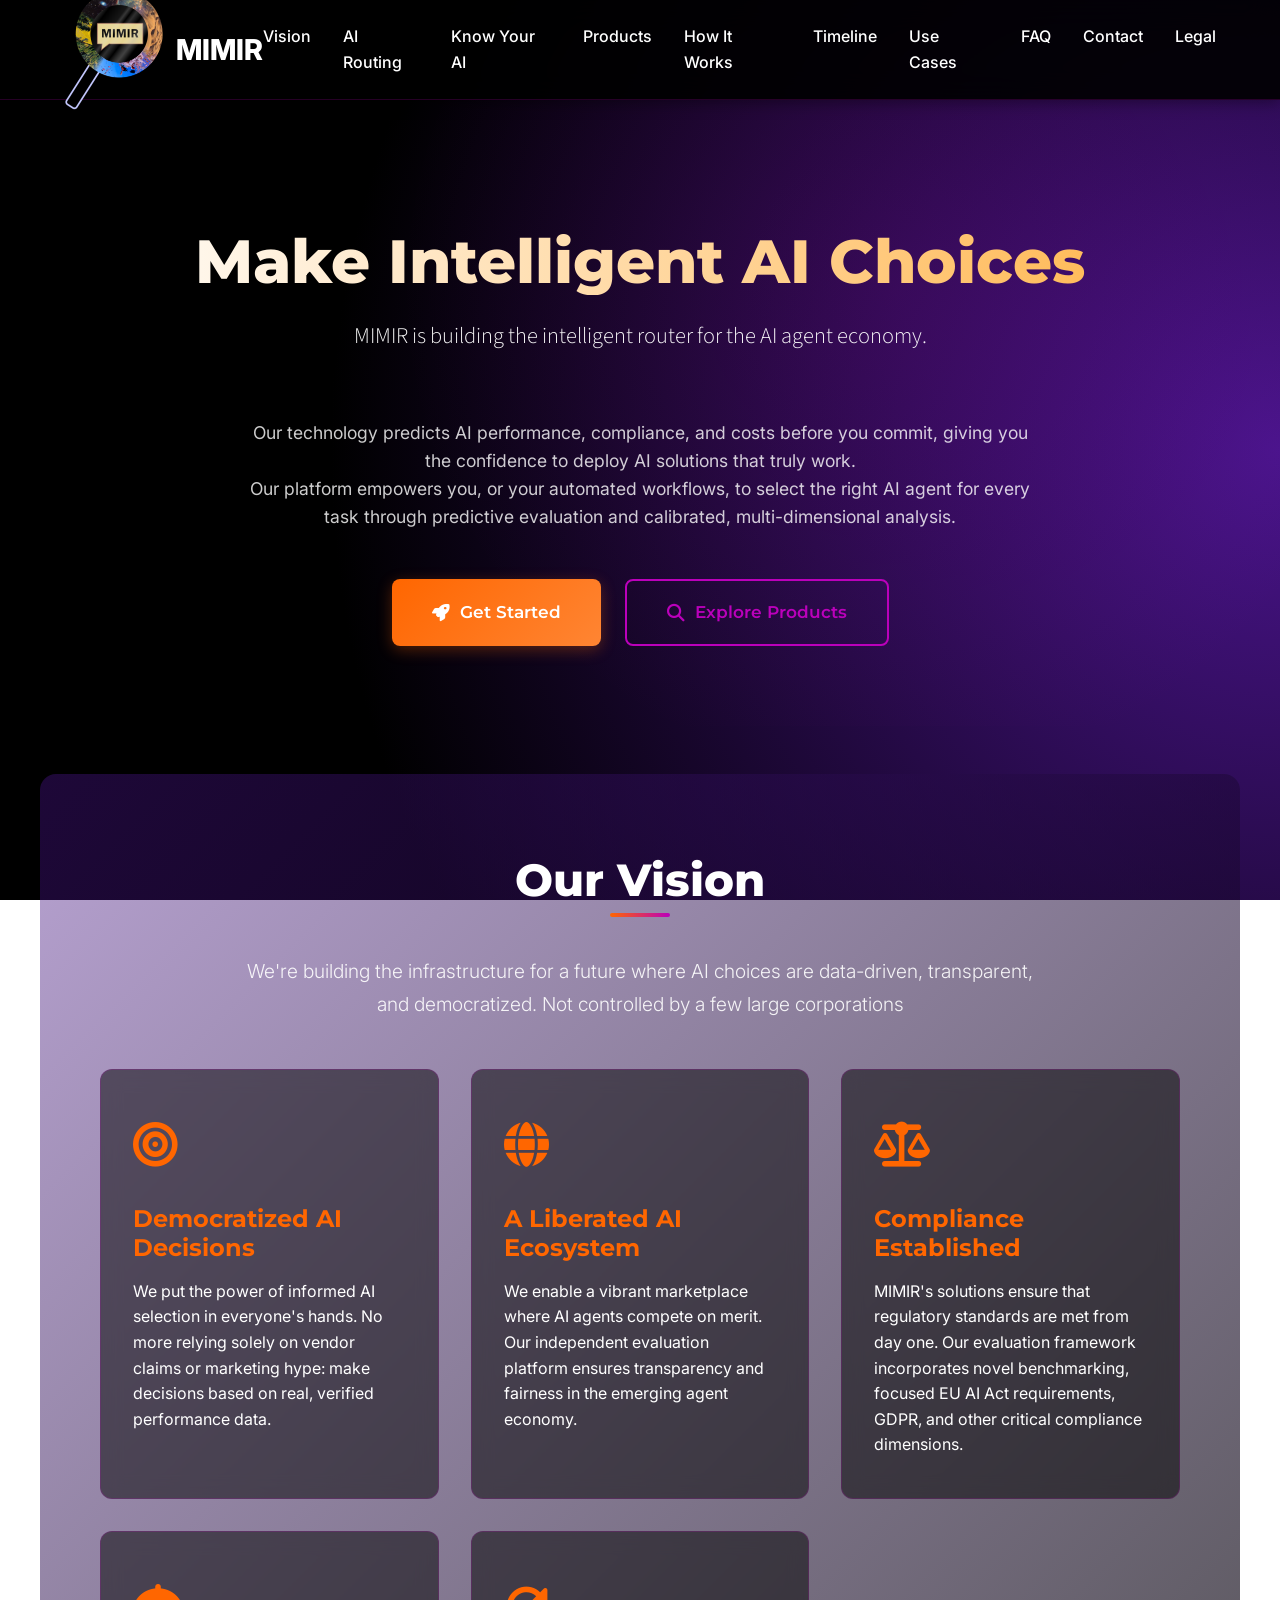
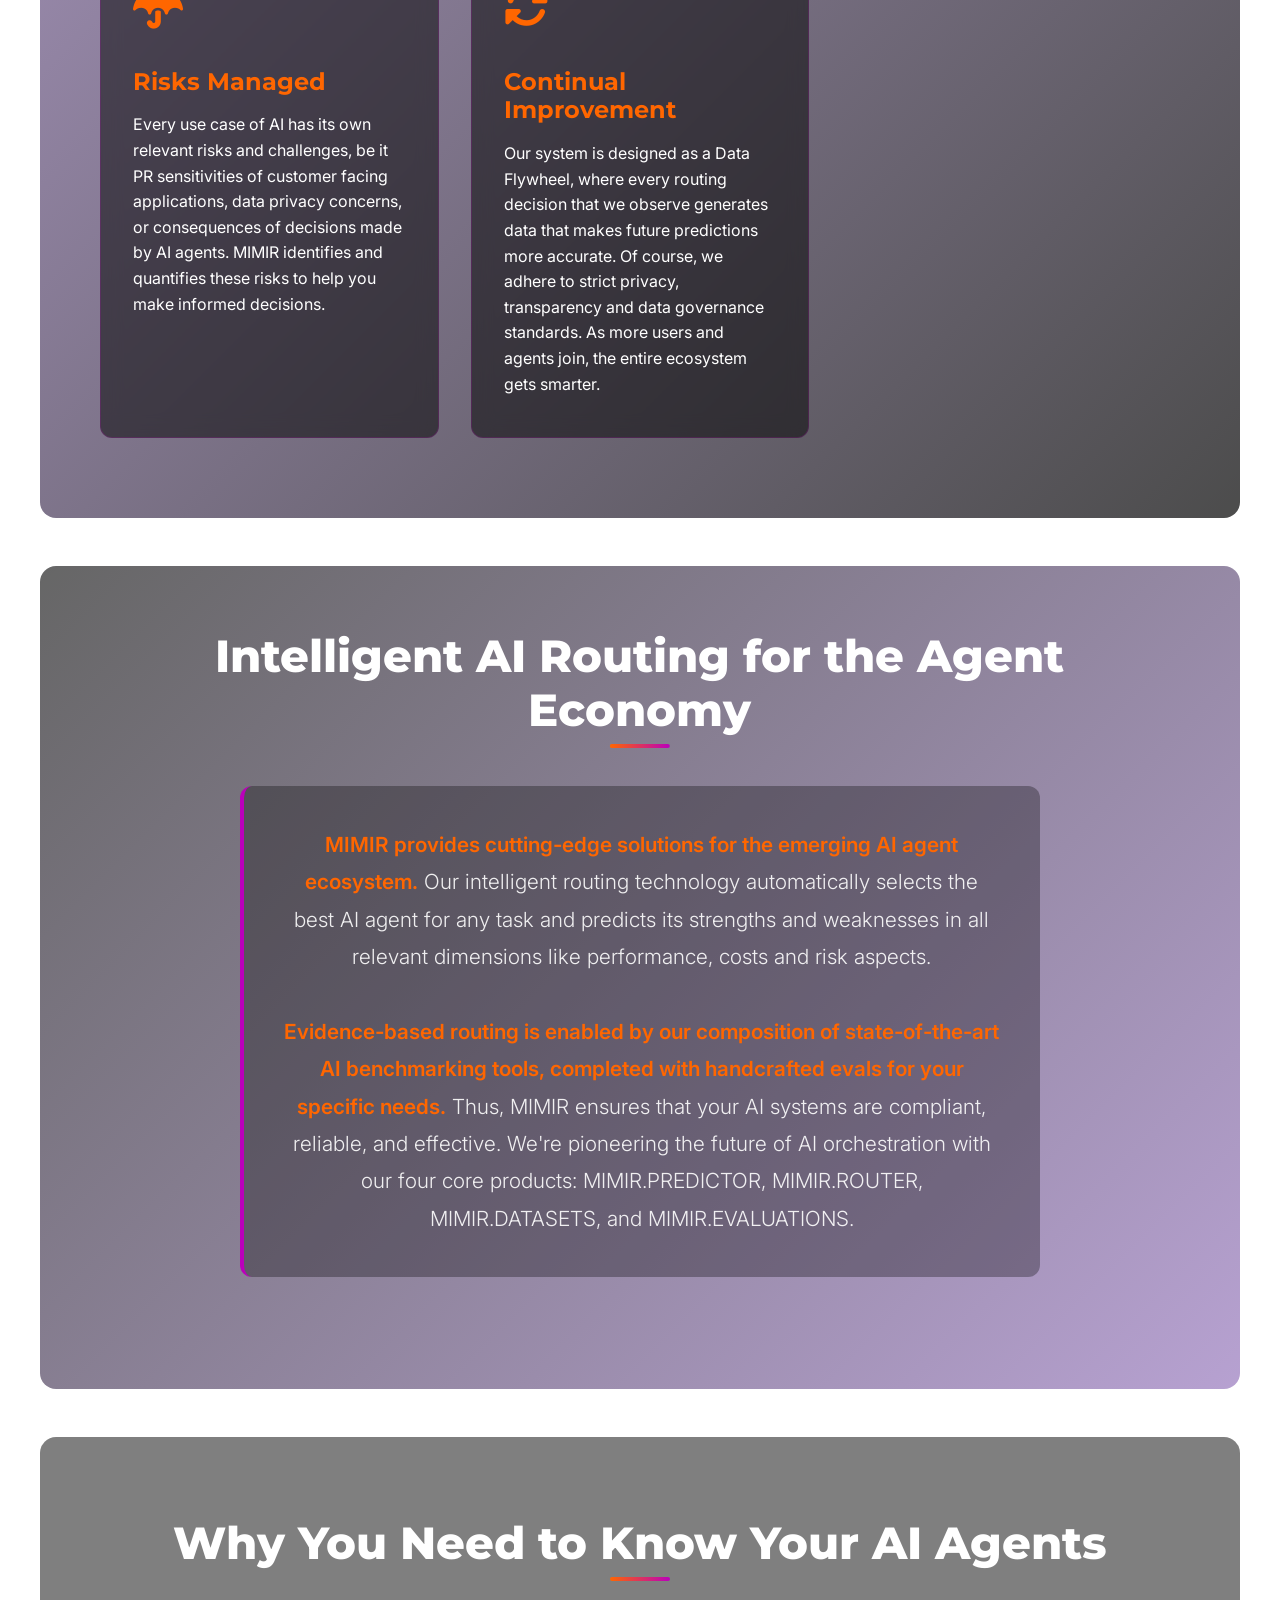
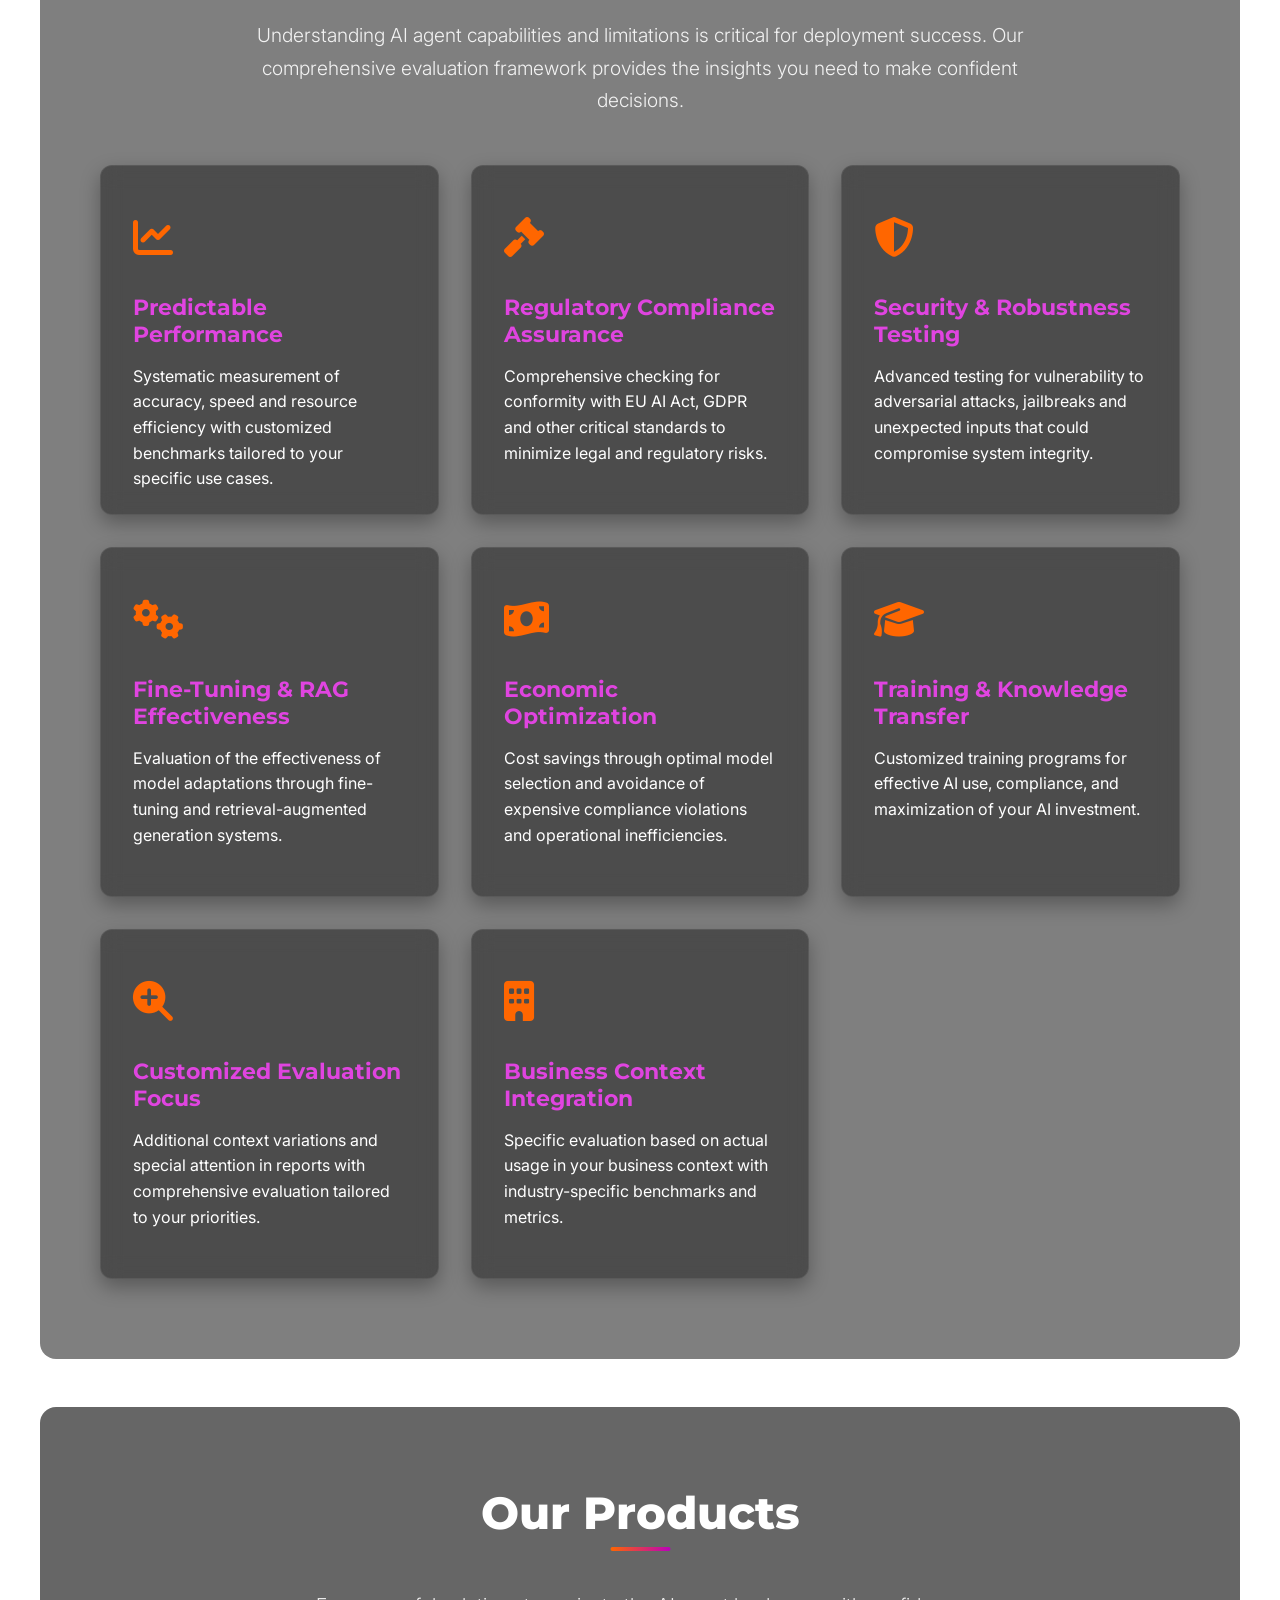
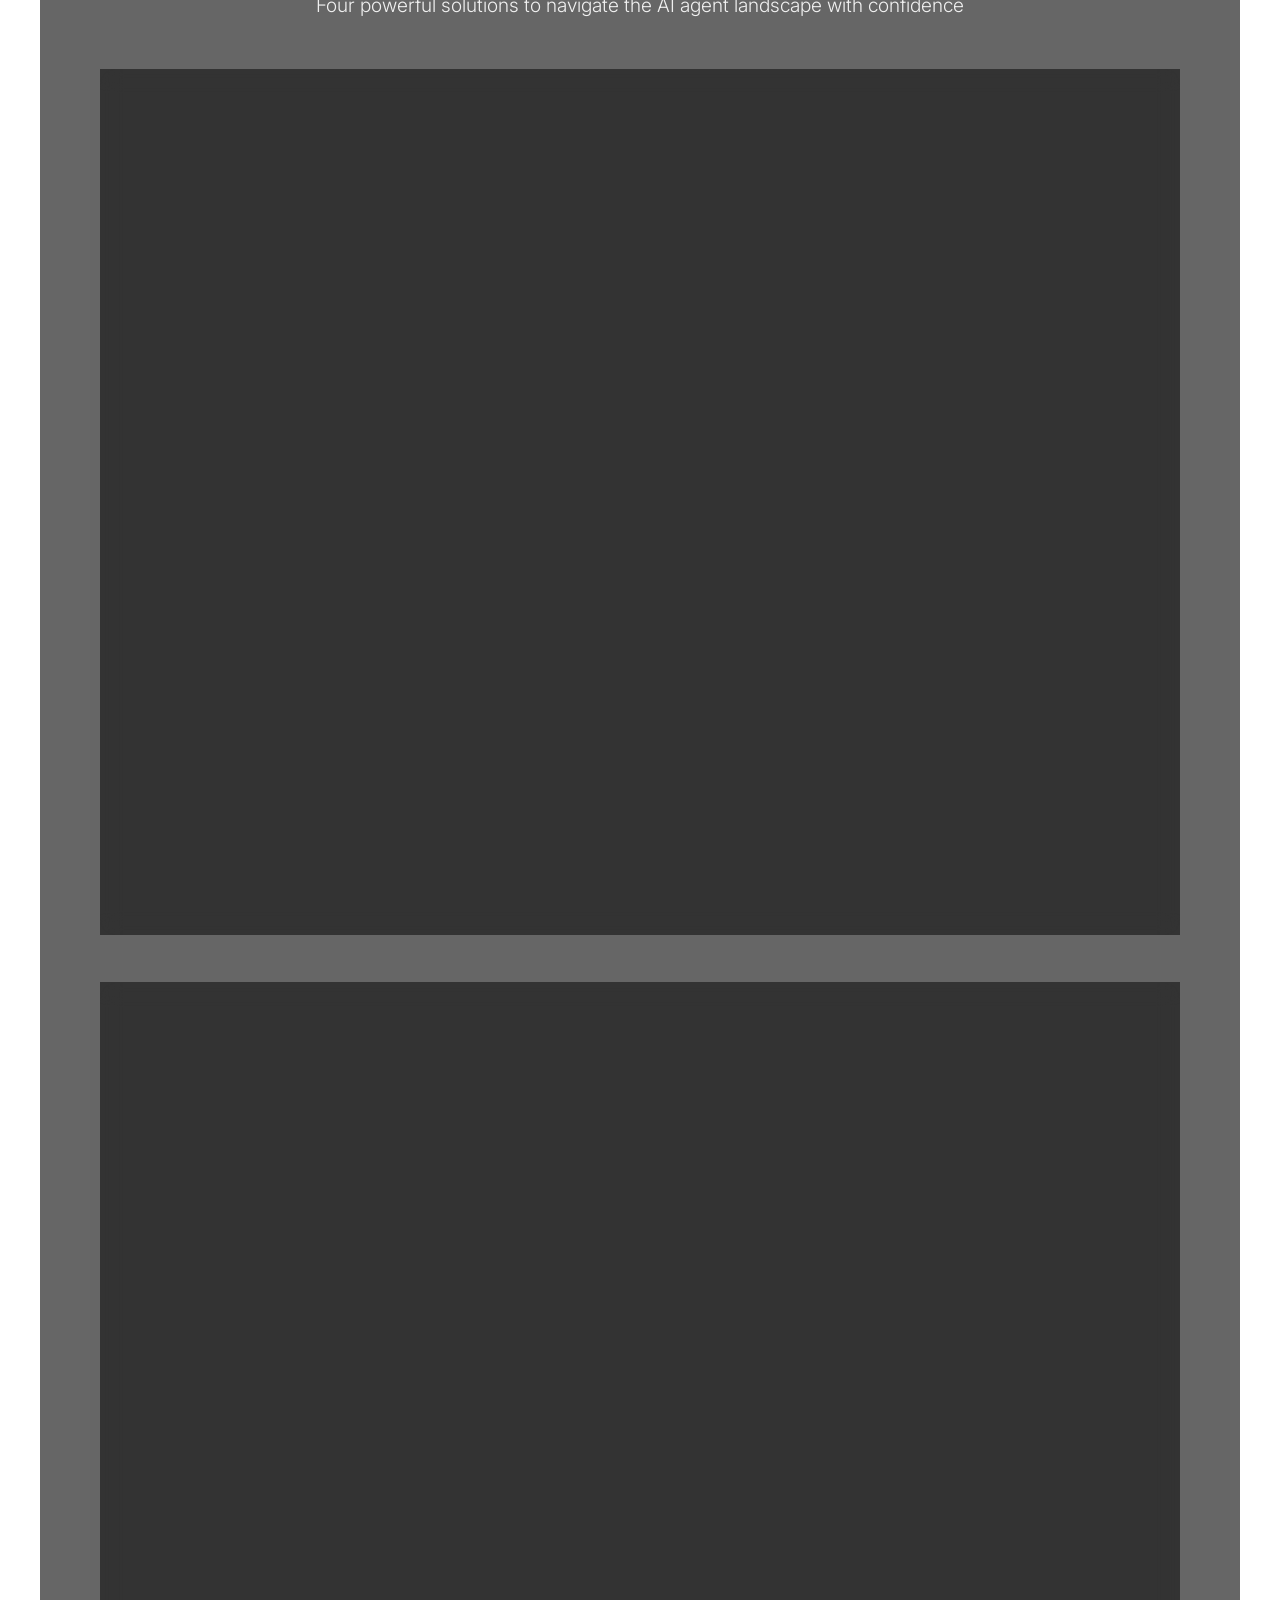
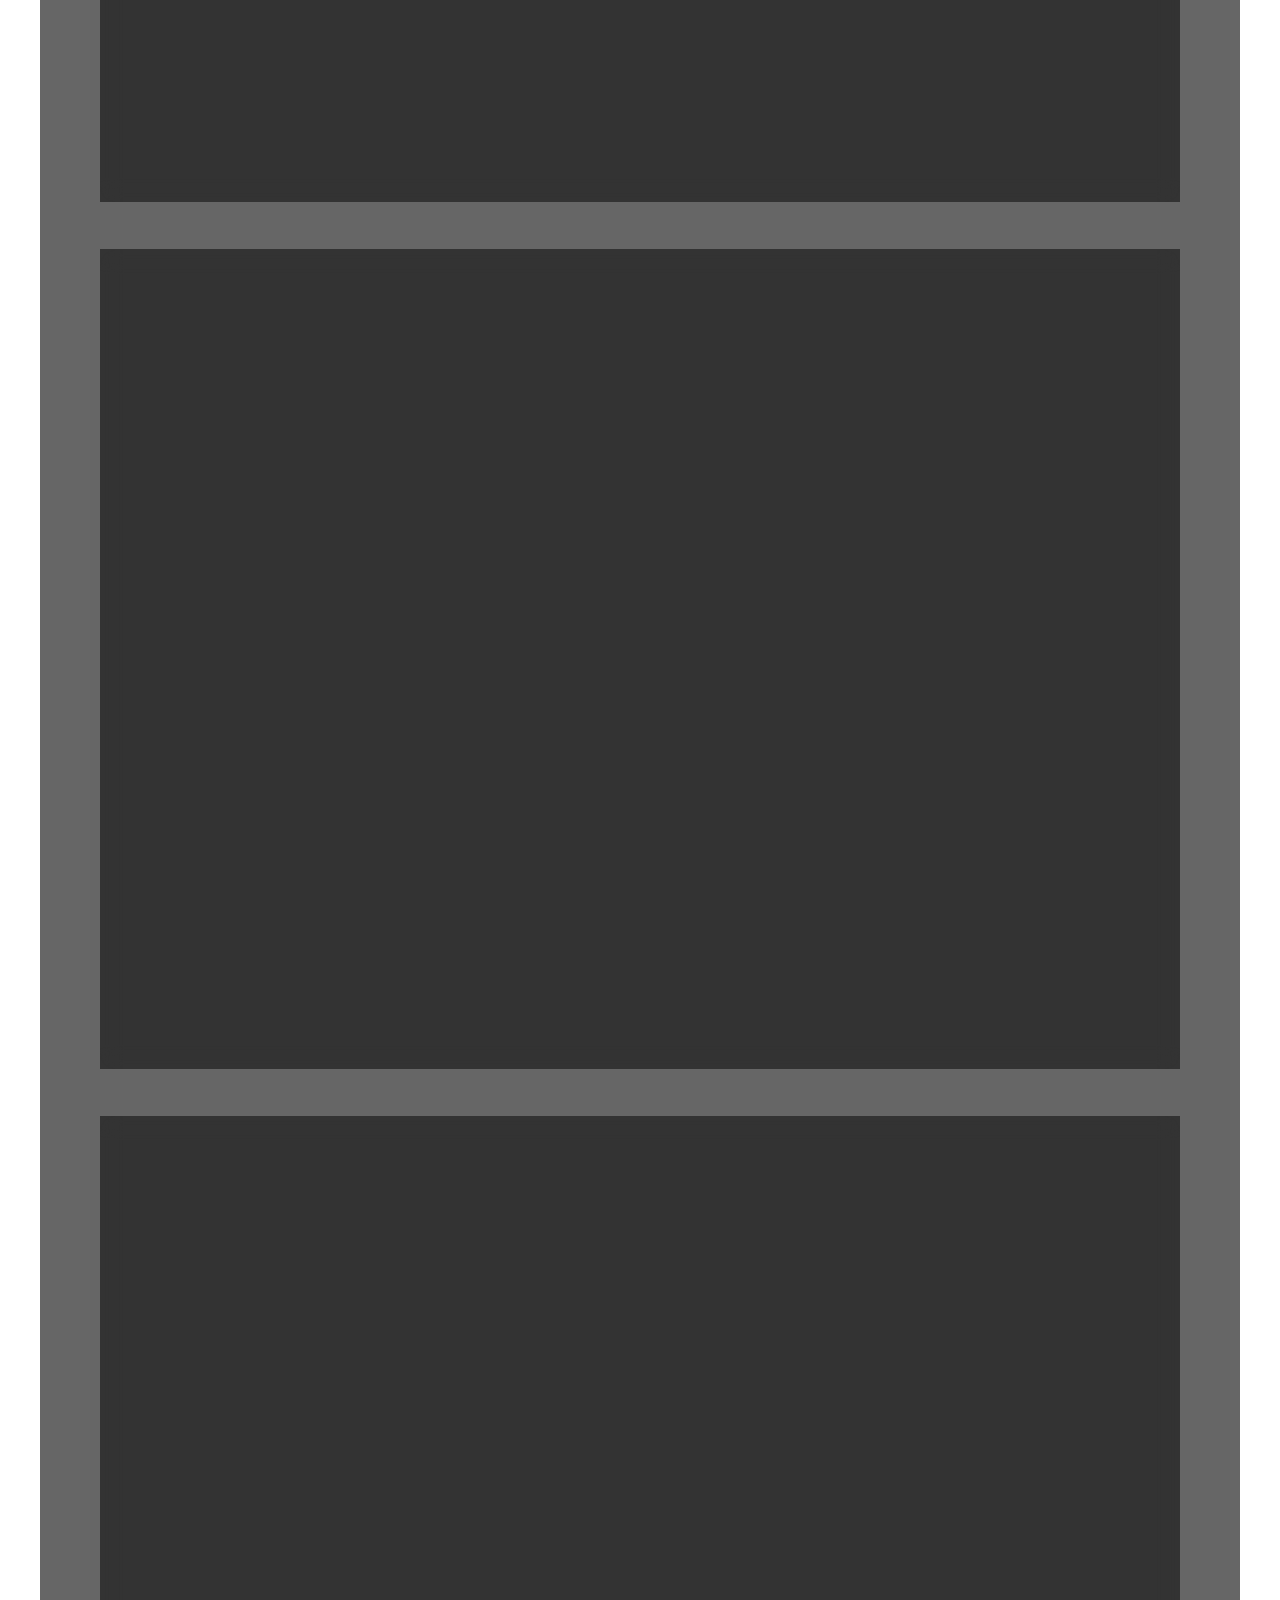
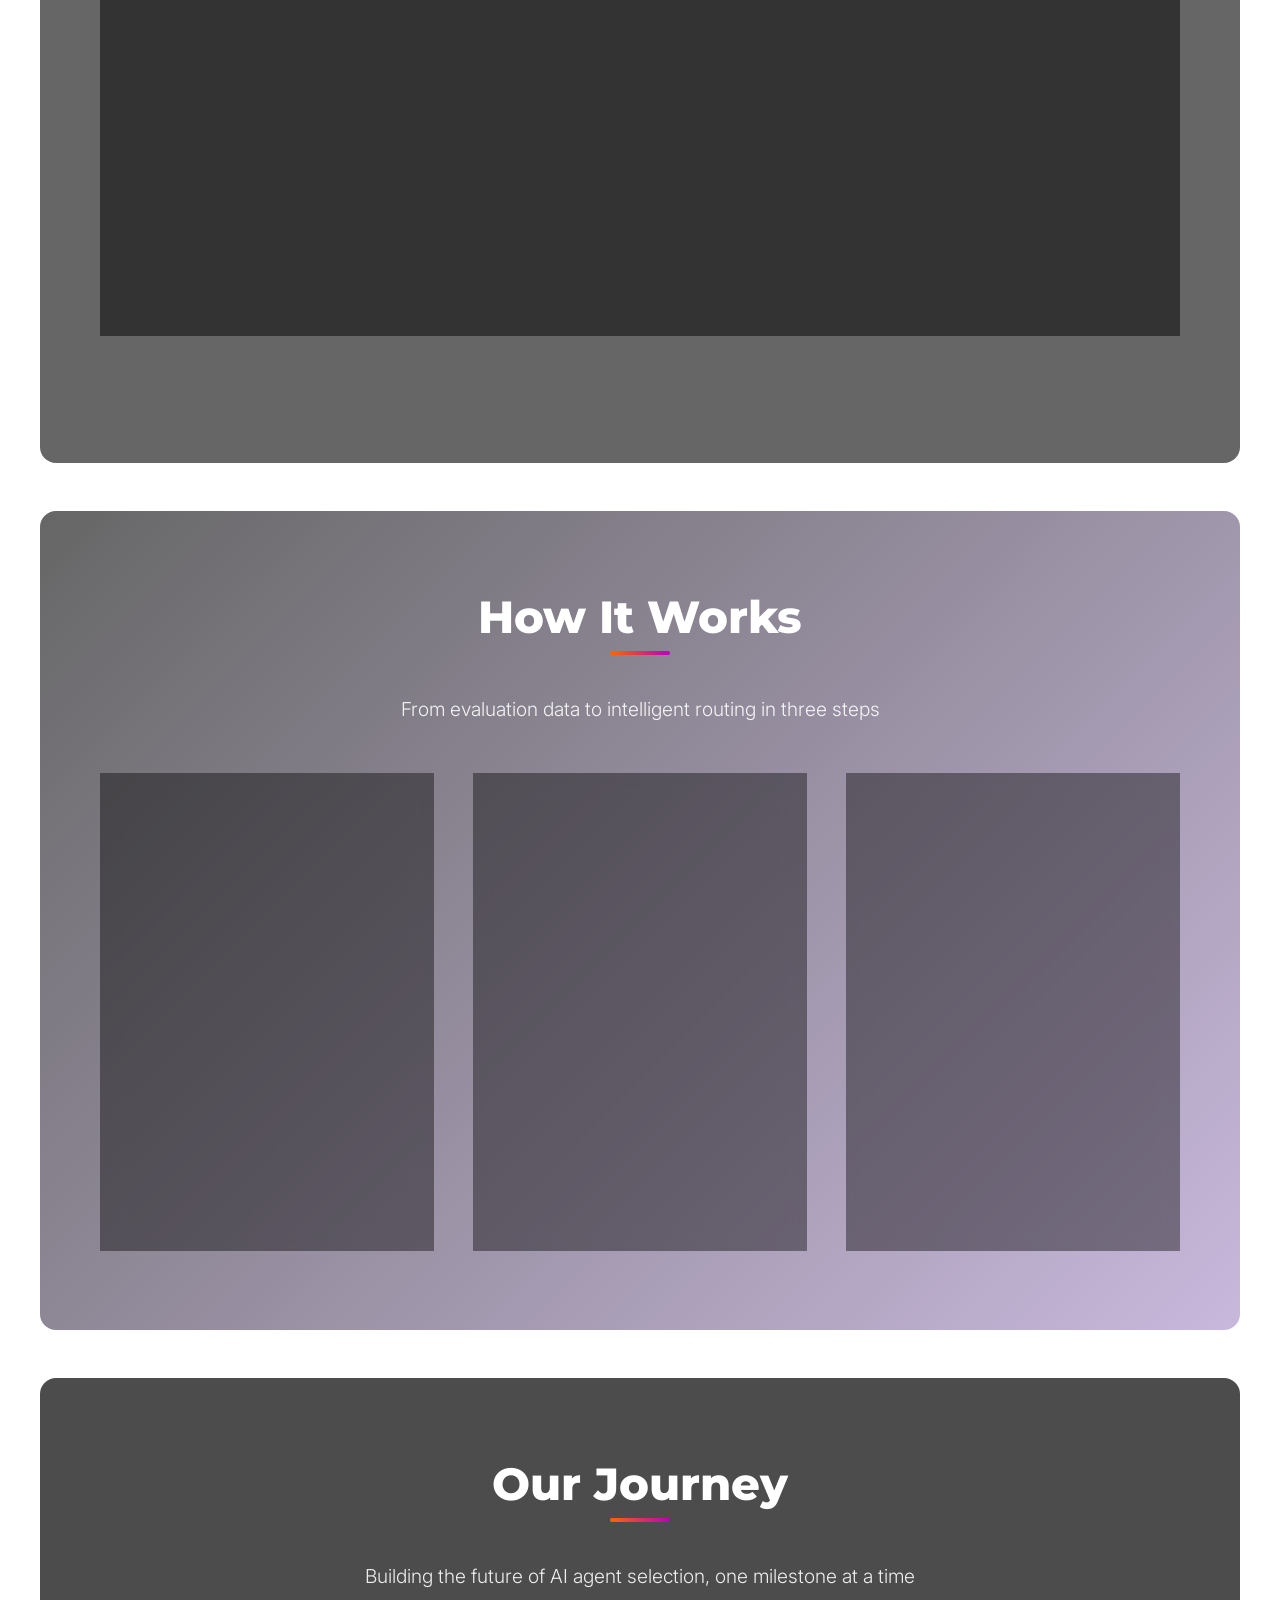
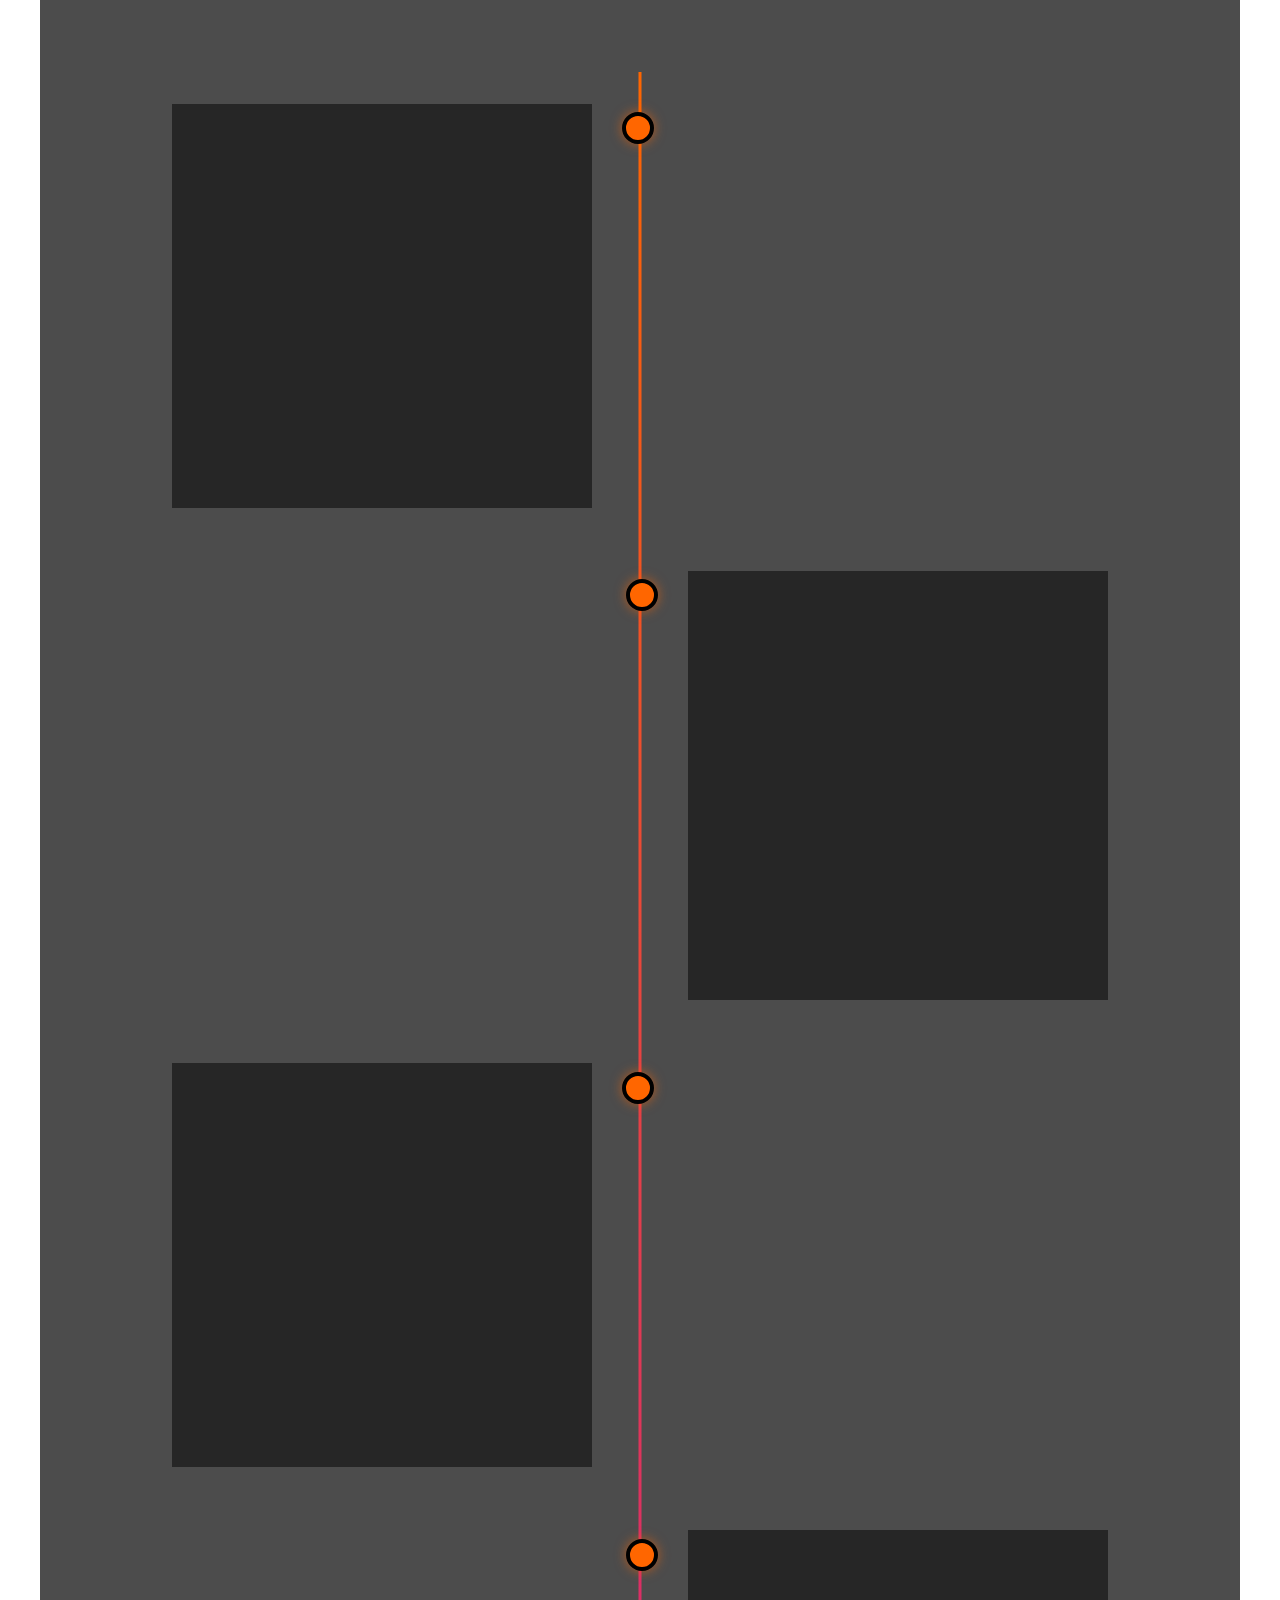
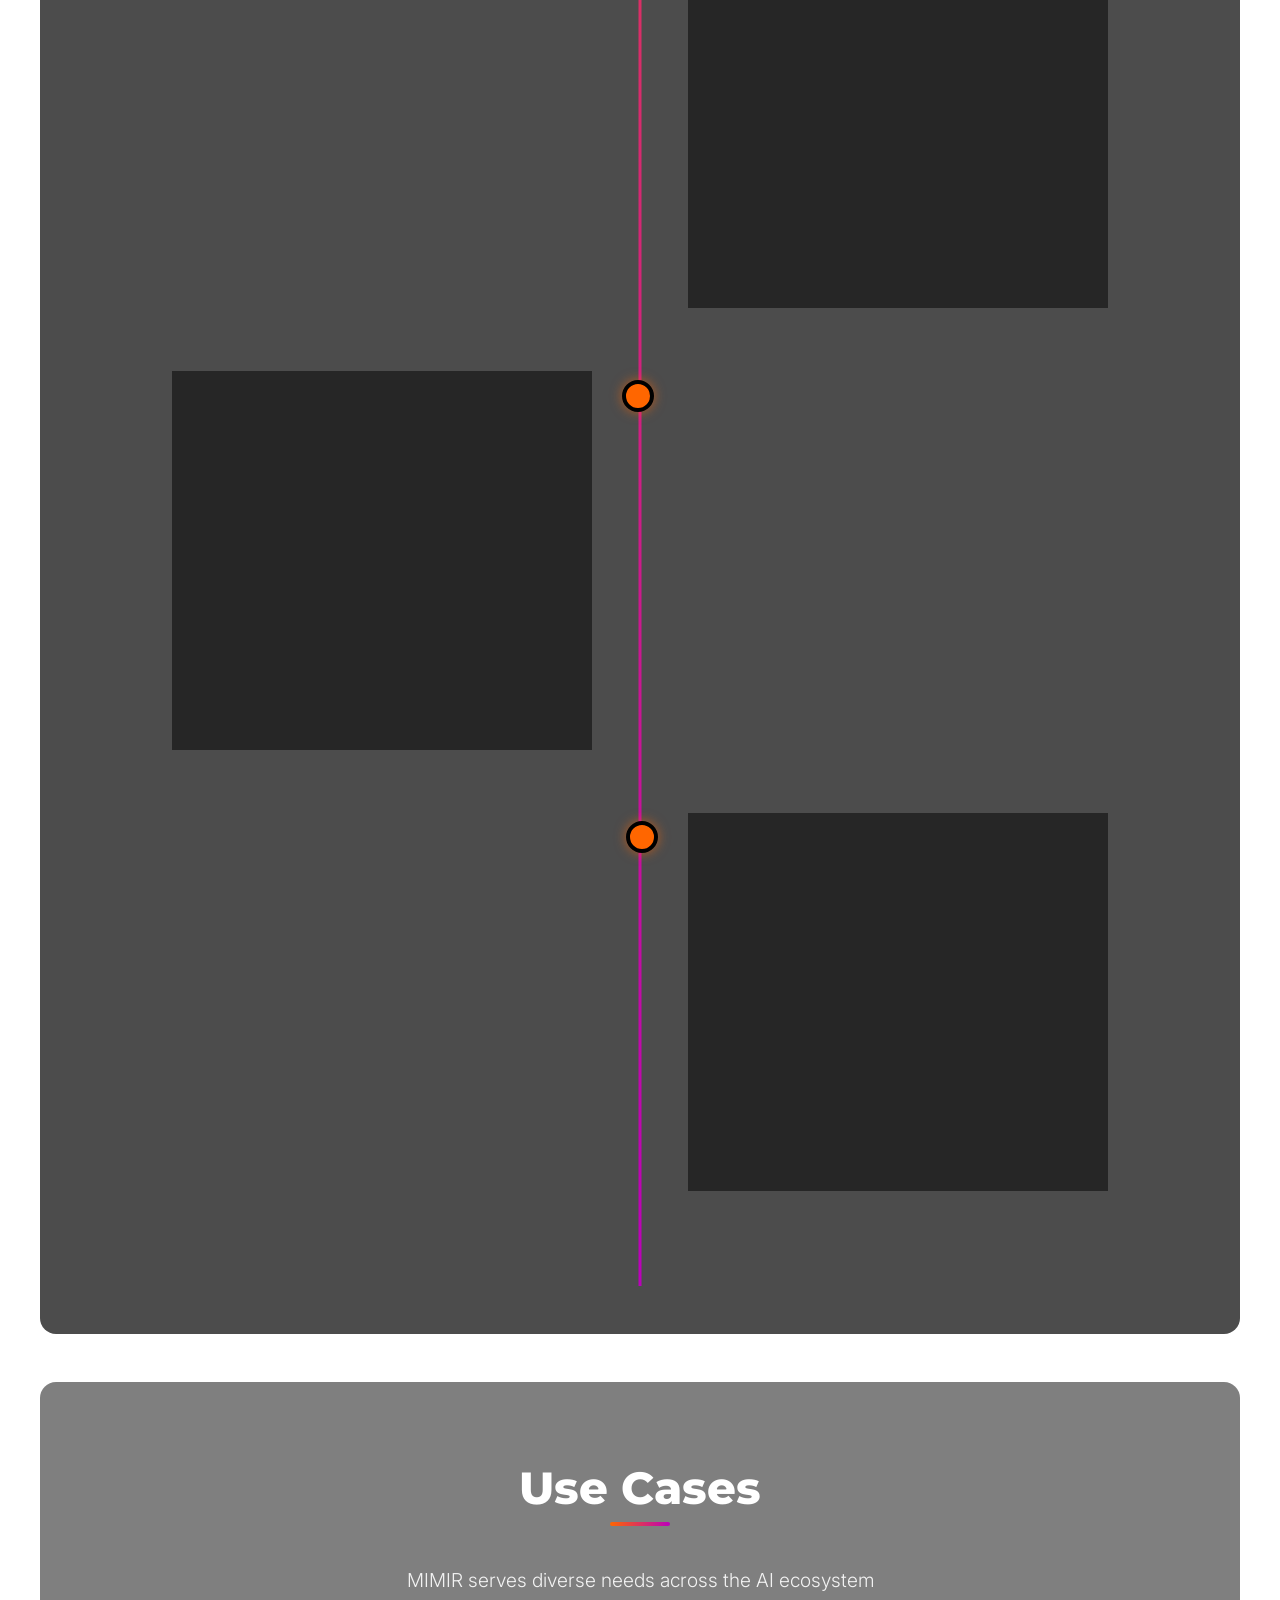
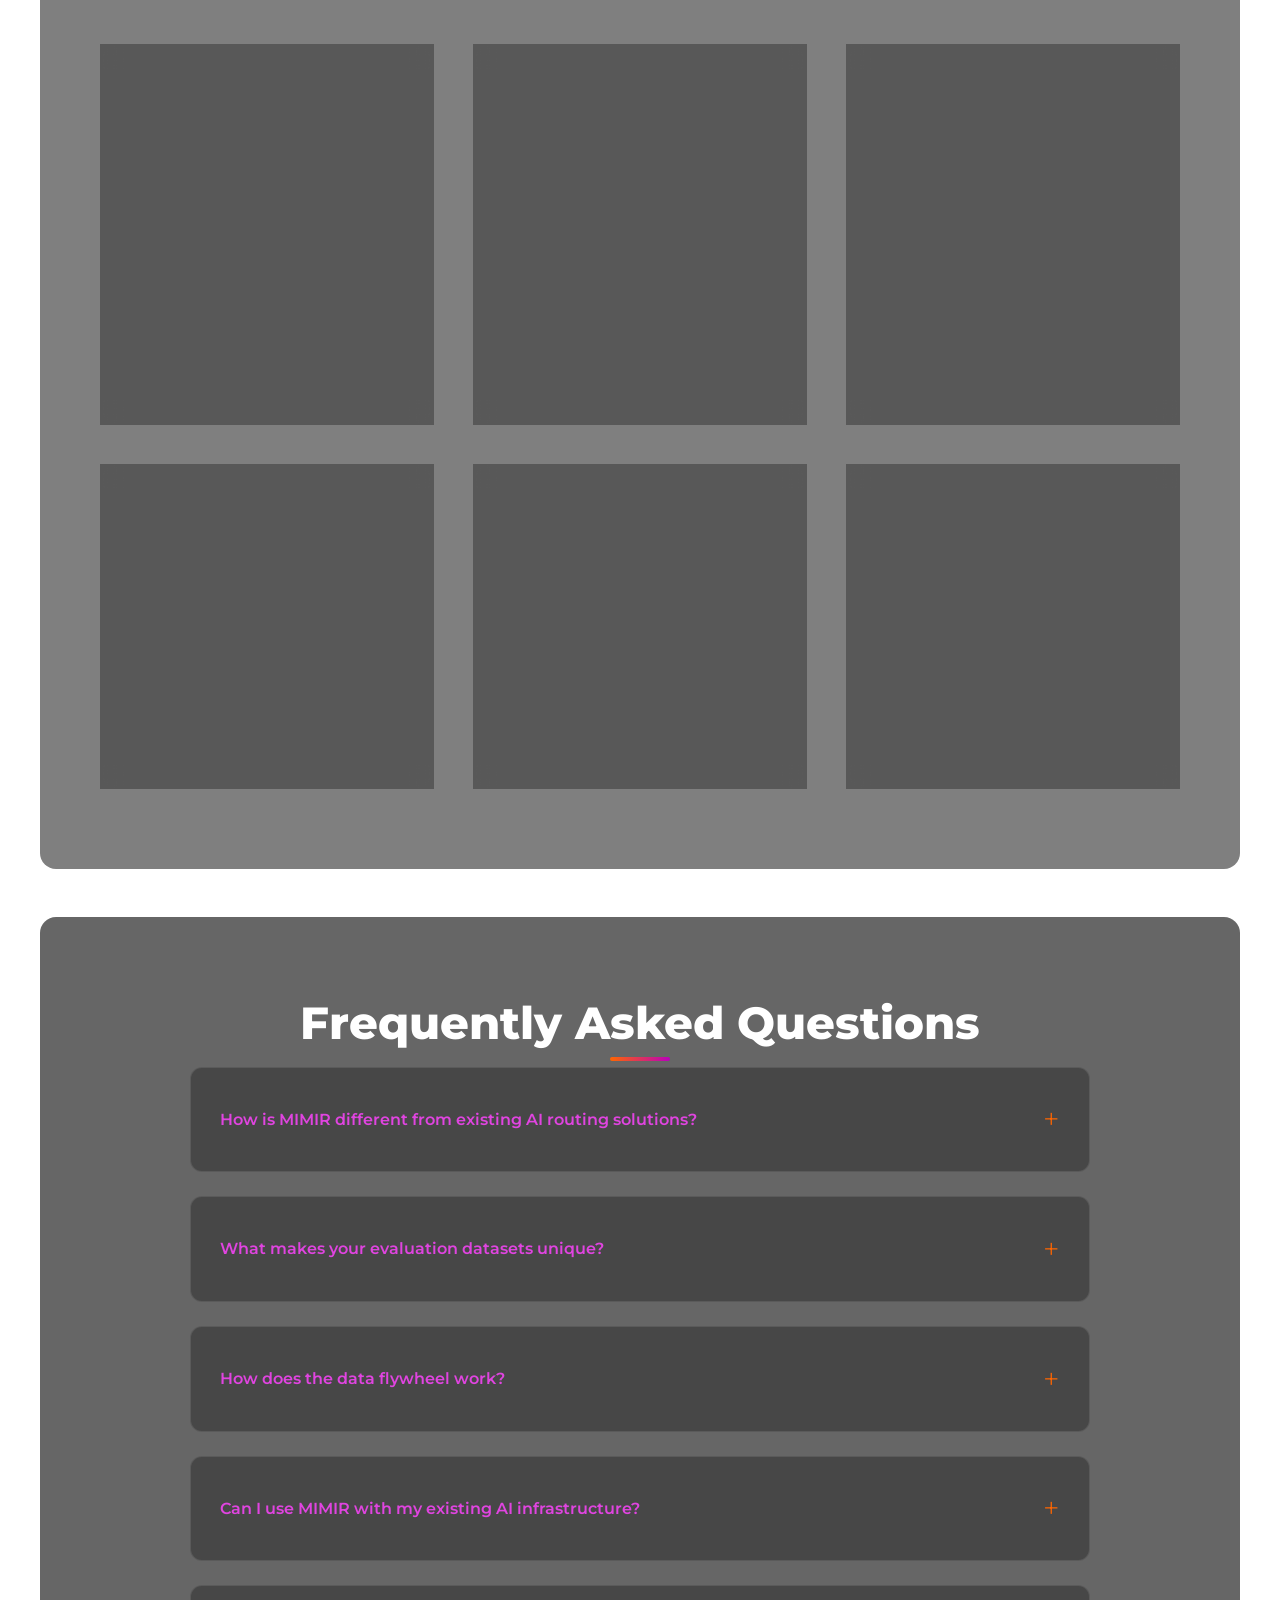
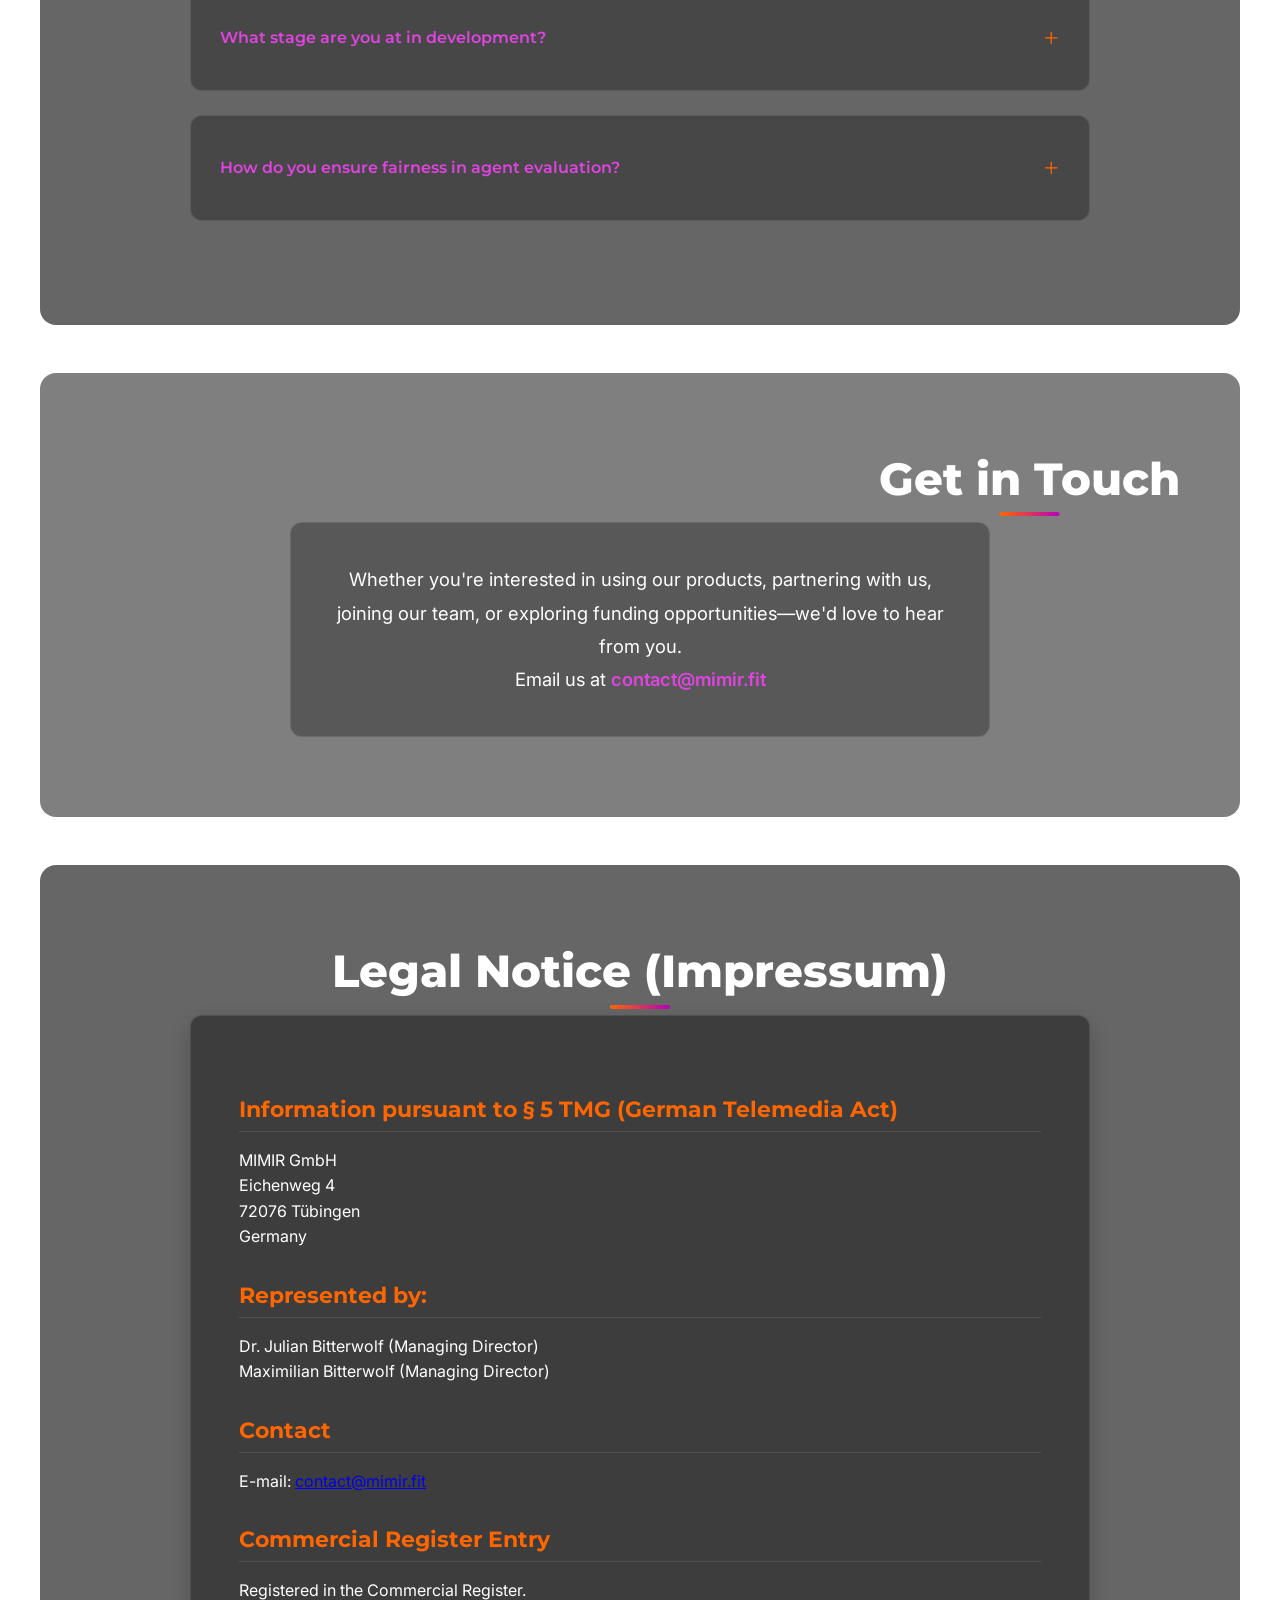
==== commit 3e87f7aa: "Many things changed." ====
--- a/index.html
+++ b/index.html
@@ -3,38 +3,62 @@
 <head>
     <meta charset="UTF-8">
     <meta name="viewport" content="width=device-width, initial-scale=1.0">
-    <title>MIMIR - Intelligent AI Routing & Evaluation</title>
+    <title>MIMIR - Intelligent AI Agent Routing & Evaluation</title>
+    <!-- Font Awesome Icons -->
+    <link rel="stylesheet" href="https://cdnjs.cloudflare.com/ajax/libs/font-awesome/6.4.0/css/all.min.css">
+    <!-- Google Fonts -->
+    <link rel="preconnect" href="https://fonts.googleapis.com">
+    <link rel="preconnect" href="https://fonts.gstatic.com" crossorigin>
+    <link href="https://fonts.googleapis.com/css2?family=Inter:wght@300;400;500;600;700&family=Montserrat:wght@400;500;600;700;800&family=Source+Sans+Pro:wght@300;400;600;700&display=swap" rel="stylesheet">
     <style>
-        /* Variablendeklarationen für Farben, Gradienten und weitere Style-Optionen */
+        /* CSS Variables with improved color scheme */
         :root {
             --primary: #FFFFFF;
             --secondary: #FF6600;
             --accent: #BB00BB;
+            --accent-light: #E044E0;
             --dark: #000000;
+            --dark-light: #1A1A1A;
             --gradient: radial-gradient(circle at right, #4A148C 0%, #000000 70%);
+            --card-bg: rgba(0, 0, 0, 0.4);
             --success: #28A745;
-        }
-        
-        /* Grundlegende Stile für body und globale Elemente */
-        body {
-            font-family: 'Segoe UI', Tahoma, Geneva, Verdana, sans-serif;
+            --warning: #FFC107;
+            --info: #17A2B8;
+        }
+        
+        /* Global Styles with improved fonts */
+        * {
             margin: 0;
             padding: 0;
+            box-sizing: border-box;
+        }
+        
+        body {
+            font-family: 'Inter', -apple-system, BlinkMacSystemFont, 'Segoe UI', Roboto, 'Helvetica Neue', Arial, sans-serif;
             color: var(--primary);
             line-height: 1.6;
             background: var(--gradient);
             background-attachment: fixed;
-        }
-        
+            font-weight: 400;
+        }
+        
+        h1, h2, h3, h4, h5 {
+            font-family: 'Montserrat', 'Segoe UI', sans-serif;
+            font-weight: 700;
+            line-height: 1.2;
+        }
+        
+        /* Header */
         header {
-            background-color: rgba(0, 0, 0, 0.7);
+            background-color: rgba(0, 0, 0, 0.9);
             color: white;
             padding: 1rem 0;
             position: sticky;
             top: 0;
-            z-index: 100;
-            box-shadow: 0 2px 10px rgba(0,0,0,0.3);
-            backdrop-filter: blur(10px);
+            z-index: 1000;
+            box-shadow: 0 2px 15px rgba(0,0,0,0.4);
+            backdrop-filter: blur(15px);
+            border-bottom: 1px solid rgba(187, 0, 187, 0.2);
         }
         
         .container {
@@ -48,40 +72,35 @@
             justify-content: space-between;
             align-items: center;
         }
-		
-		/* Logo-Bereich: Bild und Text, individuell anpassbar */
-		.logo {
-			font-size: 1.8rem;
-			font-weight: bold;
-			color: white;
-			text-decoration: none;
-			display: flex;
-			align-items: center;
-			gap: 10px;
-		}
-		
-		.logo-image {
-			width: 100px;
-			height: 40px;
-			display: flex;
-			align-items: center;
-			justify-content: center;
-		}
-		
-		.logo-image img {
-			width: 100%;
-			height: auto;
-			display: block;
-			object-fit: contain;
-		}
-		
-		.logo-text {
-			display: inline;
-		}
-		
-		.logo-text span {
-			color: var(--secondary);
-		}
+        
+        .logo {
+            font-size: 1.8rem;
+            font-weight: 800;
+            color: white;
+            text-decoration: none;
+            display: flex;
+            align-items: center;
+            gap: 12px;
+        }
+        
+        .logo-image {
+            width: 100px;
+            height: 40px;
+            display: flex;
+            align-items: center;
+            justify-content: center;
+        }
+        
+        .logo-image img {
+            width: 100%;
+            height: auto;
+            display: block;
+            object-fit: contain;
+        }
+        
+        .logo-text span {
+            color: var(--secondary);
+        }
         
         .nav-links {
             display: flex;
@@ -92,147 +111,317 @@
             color: white;
             text-decoration: none;
             font-weight: 500;
-            transition: color 0.3s;
+            transition: all 0.3s;
+            padding: 0.5rem 0;
+            position: relative;
         }
         
         .nav-links a:hover {
-            color: var(--accent);
-        }
-        
-        /* Hero-Sektion: Startbereich mit Bild, Titel und Text */
+            color: var(--accent-light);
+        }
+        
+        .nav-links a::after {
+            content: '';
+            position: absolute;
+            width: 0;
+            height: 2px;
+            bottom: 0;
+            left: 0;
+            background-color: var(--accent);
+            transition: width 0.3s;
+        }
+        
+        .nav-links a:hover::after {
+            width: 100%;
+        }
+        
+        .menu-toggle {
+            display: none;
+        }
+        
+        /* Hero Section */
         .hero {
-            background: rgba(0, 0, 0, 0.5);
+            padding: 8rem 0 5rem;
+            text-align: center;
+            position: relative;
+            overflow: hidden;
+        }
+        
+        .hero::before {
+            content: '';
+            position: absolute;
+            top: 0;
+            left: 0;
+            right: 0;
+            bottom: 0;
+            background: radial-gradient(circle at 70% 30%, rgba(187, 0, 187, 0.1) 0%, transparent 50%);
+            z-index: -1;
+        }
+        
+        .hero h1 {
+            font-size: 3.8rem;
+            margin-bottom: 1.5rem;
+            font-weight: 800;
+            line-height: 1.1;
+            background: linear-gradient(to right, #FFFFFF, #FFB347);
+            -webkit-background-clip: text;
+            -webkit-text-fill-color: transparent;
+            background-clip: text;
+        }
+        
+        .hero .tagline {
+            font-family: 'Source Sans Pro', sans-serif;
+            font-size: 1.4rem;
+            margin-bottom: 4rem;
+            color: rgba(255,255,255,0.95);
+            max-width: 800px;
+            margin-left: auto;
+            margin-right: auto;
+            font-weight: 300;
+            line-height: 1.6;
+        }
+        
+        .hero .subtitle {
+            font-size: 1.1rem;
+            margin-bottom: 3rem;
+            color: rgba(255,255,255,0.8);
+            max-width: 800px;
+            margin-left: auto;
+            margin-right: auto;
+        }
+        
+        .cta-buttons {
+            display: flex;
+            gap: 1.5rem;
+            justify-content: center;
+            flex-wrap: wrap;
+            margin-top: 3rem;
+        }
+        
+        .btn {
+            display: inline-flex;
+            align-items: center;
+            justify-content: center;
+            gap: 10px;
+            padding: 1.1rem 2.5rem;
+            border-radius: 8px;
+            text-decoration: none;
+            font-weight: 600;
+            transition: all 0.3s;
+            font-size: 1.05rem;
+            border: none;
+            cursor: pointer;
+            font-family: 'Montserrat', sans-serif;
+        }
+        
+        .btn i {
+            font-size: 1.1rem;
+        }
+        
+        .btn-primary {
+            background: linear-gradient(135deg, var(--secondary), #FF8533);
             color: white;
-            padding: 5rem 0;
-            border-bottom: 1px solid rgba(255,255,255,0.1);
-        }
-        
-        .hero-content {
-            display: flex;
-            align-items: center;
-            gap: 3rem;
-        }
-        
-        .hero-image {
-            flex: 0 0 auto;
-            max-width: 50%;
-        }
-        
-        .hero-image img {
-            max-width: 100%;
-            height: auto;
-            display: block;
-        }
-        
-        .hero-text {
-            flex: 1;
-            text-align: left;
-        }
-        
-        .hero h1 {
-            font-size: 3rem;
-            margin-bottom: 1rem;
-        }
-        
-        .hero p {
-            font-size: 1.2rem;
-            margin: 0 auto 2rem;
-            color: rgba(255,255,255,0.9);
-            max-width: 600px;
-        }
-
-        .hero-text p span.highlight {
-            color: var(--secondary);
-            font-weight: 500;
-        }
-
-        .btn {
-            display: inline-block;
-            background-color: var(--secondary);
-            color: white;
-            padding: 0.8rem 1.8rem;
-            border-radius: 4px;
-            text-decoration: none;
-            font-weight: bold;
-            transition: all 0.3s;
-        }
-        
-        .btn:hover {
-            background-color: #E55C00;
-            transform: translateY(-2px);
-            box-shadow: 0 4px 8px rgba(0,0,0,0.2);
-        }
-        
-        .btn-outline {
+            box-shadow: 0 4px 15px rgba(255, 102, 0, 0.3);
+        }
+        
+        .btn-primary:hover {
+            background: linear-gradient(135deg, #E55C00, #FF6600);
+            transform: translateY(-3px);
+            box-shadow: 0 6px 20px rgba(255, 102, 0, 0.4);
+        }
+        
+        .btn-secondary {
             background-color: transparent;
             border: 2px solid var(--accent);
             color: var(--accent);
-            margin-left: 1rem;
-        }
-        
-        .btn-outline:hover {
-            background-color: rgba(179, 136, 255, 0.1);
-            color: var(--accent);
-        }
-        
-        /* Sektionen: Allgemeines Styling für Bereiche mit Abstand und abgerundeten Ecken */
+        }
+        
+        .btn-secondary:hover {
+            background-color: rgba(187, 0, 187, 0.15);
+            border-color: var(--accent-light);
+            color: var(--accent-light);
+        }
+        
+        /* Section Styles */
         section {
-            padding: 4rem 0;
-            background-color: rgba(0, 0, 0, 0.5);
+            padding: 5rem 0;
             margin-bottom: 2rem;
-            border-radius: 8px;
         }
         
         h2 {
             text-align: center;
-            font-size: 2.2rem;
-            margin-bottom: 3rem;
+            font-size: 2.8rem;
+            margin-bottom: 1rem;
             color: var(--primary);
-        }
-        
-        /* Features-Bereich: Gitterlayout für einzelne Karten */
-        .features {
+            font-weight: 800;
+            position: relative;
+            display: inline-block;
+            left: 50%;
+            transform: translateX(-50%);
+        }
+        
+        h2::after {
+            content: '';
+            position: absolute;
+            width: 60px;
+            height: 4px;
+            background: linear-gradient(to right, var(--secondary), var(--accent));
+            bottom: -10px;
+            left: 50%;
+            transform: translateX(-50%);
+            border-radius: 2px;
+        }
+        
+        .section-intro {
+            text-align: center;
+            font-size: 1.2rem;
+            color: rgba(255,255,255,0.9);
+            max-width: 800px;
+            margin: 2rem auto 3rem;
+            font-weight: 300;
+            line-height: 1.7;
+        }
+        
+        /* Vision Section */
+        .vision {
+            background: linear-gradient(135deg, rgba(74, 20, 140, 0.4) 0%, rgba(0, 0, 0, 0.7) 100%);
+            border-radius: 16px;
+            margin: 3rem auto;
+            max-width: 1200px;
+            position: relative;
+            overflow: hidden;
+        }
+        
+        .vision::before {
+            content: '';
+            position: absolute;
+            top: -50%;
+            right: -20%;
+            width: 300px;
+            height: 300px;
+            background: radial-gradient(circle, rgba(187, 0, 187, 0.1) 0%, transparent 70%);
+            z-index: 0;
+        }
+        
+        .vision-content {
             display: grid;
             grid-template-columns: repeat(auto-fit, minmax(300px, 1fr));
             gap: 2rem;
+            margin-top: 3rem;
+            position: relative;
+            z-index: 1;
+        }
+        
+        .vision-card {
+            background-color: rgba(0, 0, 0, 0.5);
+            padding: 2.5rem 2rem;
+            border-radius: 12px;
+            border: 1px solid rgba(187, 0, 187, 0.2);
+            transition: all 0.4s;
+            backdrop-filter: blur(10px);
+        }
+        
+        .vision-card:hover {
+            transform: translateY(-10px);
+            border-color: var(--accent);
+            box-shadow: 0 15px 30px rgba(187, 0, 187, 0.2);
+            background-color: rgba(0, 0, 0, 0.6);
+        }
+        
+        .vision-icon {
+            font-size: 2.8rem;
+            margin-bottom: 1.5rem;
+            color: var(--secondary);
+        }
+        
+        .vision-icon i {
+            font-size: 2.8rem;
+        }
+        
+        .vision-card h3 {
+            color: var(--secondary);
+            margin-bottom: 1rem;
+            font-size: 1.5rem;
+        }
+        
+        /* Intelligent AI Routing Section */
+        .ai-routing-intro {
+            background: linear-gradient(135deg, rgba(0, 0, 0, 0.6) 0%, rgba(74, 20, 140, 0.4) 100%);
+            border-radius: 16px;
+            margin: 3rem auto;
+            max-width: 1200px;
+            padding: 4rem 2rem;
+            text-align: center;
+        }
+        
+        .ai-routing-intro .section-intro {
+            font-size: 1.3rem;
+            line-height: 1.8;
+            background: rgba(0, 0, 0, 0.3);
+            padding: 2.5rem;
+            border-radius: 12px;
+            border-left: 4px solid var(--accent);
+        }
+        
+        .highlight {
+            color: var(--secondary);
+            font-weight: 600;
+        }
+        
+        /* Why You Need to Know Your AI Agents Section */
+        .why-know-agents {
+            background-color: rgba(0, 0, 0, 0.5);
+            border-radius: 16px;
+            margin: 3rem auto;
+            max-width: 1200px;
+        }
+        
+        .features {
+            display: grid;
+            grid-template-columns: repeat(auto-fit, minmax(320px, 1fr));
+            gap: 2rem;
+            margin-top: 3rem;
         }
         
         .feature-card {
-            background-color: rgba(0, 0, 0, 0.3);
-            border-radius: 8px;
-            padding: 2rem;
-            box-shadow: 0 5px 15px rgba(0,0,0,0.2);
-            transition: all 0.5s ease;
-            border: 1px solid rgba(255,255,255,0.1);
+            background-color: rgba(0, 0, 0, 0.4);
+            border-radius: 12px;
+            padding: 2.5rem 2rem;
+            box-shadow: 0 8px 20px rgba(0,0,0,0.3);
+            transition: all 0.4s ease;
+            border: 1px solid rgba(255,255,255,0.08);
             cursor: pointer;
             overflow: hidden;
             position: relative;
-            max-height: 300px;
+            max-height: 350px;
+            backdrop-filter: blur(10px);
         }
         
         .feature-card.expanded {
-            max-height: 1100px;
+            max-height: 1000px;
         }
         
         .feature-card:hover {
-            transform: translateY(-5px);
-            box-shadow: 0 10px 25px rgba(0,0,0,0.3);
-            background-color: rgba(0, 0, 0, 0.4);
+            transform: translateY(-8px);
+            box-shadow: 0 15px 35px rgba(0,0,0,0.4);
+            background-color: rgba(0, 0, 0, 0.5);
+            border-color: rgba(187, 0, 187, 0.3);
         }
         
         .feature-card h3 {
-            color: var(--accent);
-            margin-top: 1rem;
-        }
-        
-        /* Zusätzlicher Inhalt in Feature-Karten, der bei Klick expandiert */
+            color: var(--accent-light);
+            margin-top: 1.5rem;
+            margin-bottom: 1rem;
+            font-size: 1.4rem;
+        }
+        
         .additional-content {
             opacity: 0;
             max-height: 0;
             overflow: hidden;
-            transition: opacity 0.3s ease, max-height 0.5s ease;
-            margin-top: 1rem;
-            padding-top: 1rem;
+            transition: opacity 0.4s ease, max-height 0.6s ease;
+            margin-top: 1.5rem;
+            padding-top: 1.5rem;
             border-top: 1px solid rgba(255,255,255,0.1);
         }
         
@@ -246,174 +435,493 @@
             color: var(--secondary);
         }
         
-        /* Dienstleistungsbereich: Weitere anpassbare Karten für verschiedene Angebote */
+        .icon i {
+            font-size: 2.5rem;
+        }
+        
+        /* Products Section */
         .products {
             background-color: rgba(0, 0, 0, 0.6);
-        }
-        
-        .product-tiers {
+            border-radius: 16px;
+            margin: 3rem auto;
+            max-width: 1200px;
+        }
+        
+        .product-card {
+            background: rgba(0, 0, 0, 0.5);
+            border-radius: 16px;
+            padding: 3.5rem 3rem;
+            margin-bottom: 3rem;
+            border: 1px solid rgba(255,255,255,0.1);
+            transition: all 0.4s;
+            backdrop-filter: blur(10px);
+        }
+        
+        .product-card:hover {
+            border-color: var(--accent);
+            box-shadow: 0 15px 35px rgba(0,0,0,0.4);
+            transform: translateY(-5px);
+        }
+        
+        .product-header {
+            display: flex;
+            align-items: center;
+            gap: 1.5rem;
+            margin-bottom: 2rem;
+            flex-wrap: wrap;
+        }
+        
+        .product-badge {
+            background: linear-gradient(135deg, var(--secondary), var(--accent));
+            color: white;
+            padding: 0.5rem 1.2rem;
+            border-radius: 25px;
+            font-size: 0.85rem;
+            font-weight: 700;
+            text-transform: uppercase;
+            letter-spacing: 0.5px;
+        }
+        
+        .product-card h3 {
+            color: var(--secondary);
+            font-size: 2.2rem;
+            margin-bottom: 1.5rem;
+        }
+        
+        .product-description {
+            font-size: 1.15rem;
+            margin-bottom: 1.5rem;
+            line-height: 1.7;
+            color: rgba(255,255,255,0.9);
+        }
+        
+        .product-features {
+            display: grid;
+            grid-template-columns: repeat(auto-fit, minmax(250px, 1fr));
+            gap: 1.5rem;
+            margin-top: 2.5rem;
+        }
+        
+        .feature-item {
+            background-color: rgba(187, 0, 187, 0.08);
+            padding: 1.8rem;
+            border-radius: 10px;
+            border-left: 4px solid var(--accent);
+            transition: all 0.3s;
+        }
+        
+        .feature-item:hover {
+            background-color: rgba(187, 0, 187, 0.12);
+            transform: translateX(5px);
+        }
+        
+        .feature-item h4 {
+            color: var(--accent-light);
+            margin-bottom: 0.8rem;
+            font-size: 1.1rem;
+            display: flex;
+            align-items: center;
+            gap: 10px;
+        }
+        
+        .feature-item h4 i {
+            font-size: 1.2rem;
+        }
+        
+        /* Timeline Section */
+        .timeline {
+            background-color: rgba(0, 0, 0, 0.7);
+            border-radius: 16px;
+            margin: 3rem auto;
+            max-width: 1200px;
+        }
+        
+        .timeline-container {
+            max-width: 1000px;
+            margin: 0 auto;
+            position: relative;
+            padding: 2rem 0;
+        }
+        
+        .timeline-container::before {
+            content: '';
+            position: absolute;
+            height: 100%;
+            width: 3px;
+            background: linear-gradient(to bottom, var(--secondary), var(--accent));
+            left: 50%;
+            transform: translateX(-50%);
+        }
+        
+        .timeline-item {
+            padding: 2rem;
+            position: relative;
+            width: 50%;
+            box-sizing: border-box;
+        }
+        
+        .timeline-item:nth-child(odd) {
+            left: 0;
+            padding-right: 3rem;
+        }
+        
+        .timeline-item:nth-child(even) {
+            left: 50%;
+            padding-left: 3rem;
+        }
+        
+        .timeline-item::after {
+            content: '';
+            position: absolute;
+            width: 24px;
+            height: 24px;
+            background: var(--secondary);
+            border: 4px solid var(--dark);
+            border-radius: 50%;
+            top: 2.5rem;
+            box-shadow: 0 0 12px rgba(255, 102, 0, 0.6);
+            z-index: 2;
+        }
+        
+        .timeline-item:nth-child(odd)::after {
+            right: -14px;
+        }
+        
+        .timeline-item:nth-child(even)::after {
+            left: -14px;
+        }
+        
+        .timeline-content {
+            background-color: rgba(0, 0, 0, 0.5);
+            padding: 2.5rem;
+            border-radius: 12px;
+            border: 1px solid rgba(255,255,255,0.1);
+            transition: all 0.4s;
+            backdrop-filter: blur(10px);
+        }
+        
+        .timeline-content:hover {
+            border-color: var(--accent);
+            transform: scale(1.02);
+            box-shadow: 0 10px 25px rgba(0,0,0,0.3);
+        }
+        
+        .timeline-date {
+            color: var(--secondary);
+            font-weight: 700;
+            font-size: 1.1rem;
+            margin-bottom: 0.5rem;
+            display: flex;
+            align-items: center;
+            gap: 8px;
+        }
+        
+        .timeline-title {
+            color: var(--accent-light);
+            font-size: 1.5rem;
+            margin-bottom: 1rem;
+        }
+        
+        .timeline-description {
+            line-height: 1.6;
+            color: rgba(255,255,255,0.9);
+        }
+        
+        /* How It Works Section */
+        .how-it-works {
+            background: linear-gradient(135deg, rgba(0, 0, 0, 0.6) 0%, rgba(74, 20, 140, 0.3) 100%);
+            border-radius: 16px;
+            margin: 3rem auto;
+            max-width: 1200px;
+        }
+        
+        .steps {
             display: grid;
             grid-template-columns: repeat(auto-fit, minmax(300px, 1fr));
-            gap: 2rem;
-        }
-        
-        .product-tier {
+            gap: 2.5rem;
+            margin-top: 3rem;
+        }
+        
+        .step {
             background-color: rgba(0, 0, 0, 0.4);
-            border-radius: 8px;
-            padding: 2rem;
-            box-shadow: 0 5px 15px rgba(0,0,0,0.2);
-            position: relative;
+            padding: 3rem 2.5rem;
+            border-radius: 16px;
+            text-align: center;
+            border: 1px solid rgba(255,255,255,0.1);
+            transition: all 0.4s;
+            backdrop-filter: blur(10px);
+        }
+        
+        .step:hover {
+            border-color: var(--accent);
+            transform: translateY(-10px);
+            box-shadow: 0 15px 35px rgba(0,0,0,0.3);
+        }
+        
+        .step-number {
+            background: linear-gradient(135deg, var(--secondary), var(--accent));
+            color: white;
+            width: 60px;
+            height: 60px;
+            border-radius: 50%;
+            display: flex;
+            align-items: center;
+            justify-content: center;
+            font-size: 1.8rem;
+            font-weight: bold;
+            margin: 0 auto 2rem;
+            box-shadow: 0 5px 15px rgba(255, 102, 0, 0.3);
+        }
+        
+        .step h3 {
+            color: var(--secondary);
+            margin-bottom: 1.5rem;
+            font-size: 1.5rem;
+        }
+        
+        /* Use Cases Section */
+        .use-cases {
+            background-color: rgba(0, 0, 0, 0.5);
+            border-radius: 16px;
+            margin: 3rem auto;
+            max-width: 1200px;
+        }
+        
+        .use-case-grid {
+            display: grid;
+            grid-template-columns: repeat(auto-fit, minmax(320px, 1fr));
+            gap: 2.5rem;
+            margin-top: 3rem;
+        }
+        
+        .use-case-card {
+            background-color: rgba(0, 0, 0, 0.3);
+            padding: 2.5rem 2rem;
+            border-radius: 12px;
+            border: 1px solid rgba(255,255,255,0.1);
+            transition: all 0.4s;
+            backdrop-filter: blur(10px);
+        }
+        
+        .use-case-card:hover {
+            border-color: var(--accent);
+            transform: translateY(-10px);
+            box-shadow: 0 15px 35px rgba(187, 0, 187, 0.15);
+        }
+        
+        .use-case-icon {
+            font-size: 2.8rem;
+            margin-bottom: 1.5rem;
+            color: var(--secondary);
+        }
+        
+        .use-case-icon i {
+            font-size: 2.8rem;
+        }
+        
+        .use-case-card h3 {
+            color: var(--secondary);
+            margin-bottom: 1rem;
+            font-size: 1.5rem;
+        }
+        
+        /* FAQ Section */
+        .faq {
+            background-color: rgba(0, 0, 0, 0.6);
+            border-radius: 16px;
+            margin: 3rem auto;
+            max-width: 1200px;
+        }
+        
+        .faq-container {
+            max-width: 900px;
+            margin: 0 auto;
+        }
+        
+        .faq-item {
+            margin-bottom: 1.5rem;
+            background-color: rgba(0, 0, 0, 0.3);
+            border-radius: 12px;
             overflow: hidden;
             border: 1px solid rgba(255,255,255,0.1);
-        }
-        
-        .product-tier.popular::before {
-            content: "Most Popular";
-            position: absolute;
-            top: 10px;
-            right: -30px;
-            background-color: var(--accent);
-            color: black;
-            padding: 0.2rem 2rem;
+            transition: all 0.3s;
+        }
+        
+        .faq-item:hover {
+            border-color: rgba(187, 0, 187, 0.3);
+        }
+        
+        .faq-question {
+            padding: 1.8rem;
+            font-weight: 600;
+            color: var(--accent-light);
+            cursor: pointer;
+            display: flex;
+            justify-content: space-between;
+            align-items: center;
+            transition: all 0.3s;
+            font-family: 'Montserrat', sans-serif;
+        }
+        
+        .faq-question:hover {
+            background-color: rgba(187, 0, 187, 0.1);
+        }
+        
+        .faq-question::after {
+            content: '+';
+            font-size: 1.8rem;
+            font-weight: 300;
+            transition: transform 0.3s;
+            color: var(--secondary);
+        }
+        
+        .faq-question.active::after {
             transform: rotate(45deg);
-            font-size: 0.8rem;
-            font-weight: bold;
-        }
-        
-        .product-tier h3 {
+            content: '−';
+        }
+        
+        .faq-answer {
+            padding: 0 1.8rem;
+            max-height: 0;
+            overflow: hidden;
+            transition: all 0.4s;
+            line-height: 1.7;
+        }
+        
+        .faq-answer.show {
+            max-height: 1000px;
+            padding: 0 1.8rem 2rem;
+        }
+        
+        /* Contact Section */
+        .contact {
+            background-color: rgba(0, 0, 0, 0.5);
+            border-radius: 16px;
+            margin: 3rem auto;
+            max-width: 1200px;
+            text-align: center;
+        }
+        
+        .contact-message {
+            max-width: 700px;
+            margin: 0 auto;
+            font-size: 1.15rem;
+            line-height: 1.8;
+            background-color: rgba(0, 0, 0, 0.3);
+            padding: 2.5rem;
+            border-radius: 12px;
+            border: 1px solid rgba(255,255,255,0.1);
+            text-align: center;
+        }
+        
+        .contact-message a {
+            color: var(--accent-light);
+            text-decoration: none;
+            font-weight: 600;
+            transition: color 0.3s;
+        }
+        
+        .contact-message a:hover {
             color: var(--secondary);
-            margin-top: 0;
-        }
-        
-        .team {
-            text-align: center;
+            text-decoration: underline;
+        }
+        
+        /* Legal Notice Section */
+        .legal-notice {
+            background-color: rgba(0, 0, 0, 0.6);
+            border-radius: 16px;
+            margin: 3rem auto;
+            max-width: 1200px;
+        }
+        
+        .legal-content {
             background-color: rgba(0, 0, 0, 0.4);
-        }
-        
-        .team-members {
-            display: grid;
-            grid-template-columns: repeat(auto-fit, minmax(250px, 1fr));
-            gap: 2rem;
-        }
-        
-        .team-member {
-            background-color: rgba(0, 0, 0, 0.3);
-            border-radius: 8px;
-            padding: 2rem;
-            box-shadow: 0 5px 15px rgba(0,0,0,0.2);
+            padding: 3rem;
+            border-radius: 12px;
+            box-shadow: 0 8px 20px rgba(0,0,0,0.2);
             border: 1px solid rgba(255,255,255,0.1);
-        }
-        
-        .team-member img {
-            width: 150px;
-            height: 150px;
-            border-radius: 50%;
-            object-fit: cover;
+            max-width: 900px;
+            margin: 0 auto;
+            text-align: left;
+        }
+        
+        .legal-content h3 {
+            color: var(--secondary);
+            margin-top: 2rem;
             margin-bottom: 1rem;
-            border: 3px solid var(--accent);
-        }
-        
-        .team-member h3 {
-            color: var(--secondary);
-            margin-bottom: 0.5rem;
-        }
-        
-        .team-member .title {
-            color: var(--accent);
-            font-weight: 500;
-            margin-bottom: 1rem;
-        }
-        
-        /* Kontakt-Sektion: Neuer Abschnitt mit Kontakt-Hinweis über Mailadresse */
-        .contact {
-            background-color: rgba(0, 0, 0, 0.6);
-            text-align: center;
-        }
-        
-        .contact-message {
-            max-width: 600px;
-            margin: 0 auto;
-            padding: 2rem;
-            background-color: rgba(0, 0, 0, 0.4);
-            border-radius: 8px;
-            box-shadow: 0 5px 15px rgba(0,0,0,0.2);
-            border: 1px solid rgba(255,255,255,0.1);
-        }
-        
-        /* Footer-Bereich: Enthält Links zu weiteren Informationen und das Copyright */
+            border-bottom: 1px solid rgba(255,255,255,0.1);
+            padding-bottom: 0.5rem;
+            font-size: 1.4rem;
+        }
+        
+        .legal-content p {
+            margin-bottom: 1.5rem;
+            line-height: 1.6;
+        }
+        
+        /* Footer */
         footer {
-            background-color: rgba(0, 0, 0, 0.8);
-            color: white;
-            padding: 3rem 0 1rem;
-            border-top: 1px solid rgba(255,255,255,0.1);
+            background-color: rgba(0, 0, 0, 0.9);
+            padding: 4rem 0 2rem;
+            margin-top: 3rem;
+            border-top: 1px solid rgba(187, 0, 187, 0.2);
         }
         
         .footer-content {
             display: grid;
-            grid-template-columns: repeat(auto-fit, minmax(200px, 1fr));
-            gap: 2rem;
-            margin-bottom: 2rem;
+            grid-template-columns: repeat(auto-fit, minmax(220px, 1fr));
+            gap: 2.5rem;
+            margin-bottom: 2.5rem;
         }
         
         .footer-column h3 {
             color: var(--secondary);
-            margin-bottom: 1rem;
+            margin-bottom: 1.5rem;
+            font-size: 1.3rem;
         }
         
         .footer-column ul {
             list-style: none;
-            padding: 0;
         }
         
         .footer-column ul li {
-            margin-bottom: 0.5rem;
-        }
-        
-        .footer-column ul li a {
-            color: white;
+            margin-bottom: 0.8rem;
+        }
+        
+        .footer-column a {
+            color: rgba(255,255,255,0.8);
             text-decoration: none;
-            transition: color 0.3s;
-        }
-        
-        .footer-column ul li a:hover {
-            color: var(--accent);
+            transition: all 0.3s;
+            display: flex;
+            align-items: center;
+            gap: 8px;
+        }
+        
+        .footer-column a:hover {
+            color: var(--accent-light);
+            transform: translateX(5px);
         }
         
         .copyright {
             text-align: center;
-            padding-top: 1rem;
+            padding-top: 2rem;
             border-top: 1px solid rgba(255,255,255,0.1);
             color: rgba(255,255,255,0.6);
-        }
-        
-        /* Responsive Anpassungen */
-        .menu-toggle {
-            display: none;
-            background: none;
-            border: none;
-            color: white;
-            font-size: 1.5rem;
-            cursor: pointer;
-        }
-
-        
+            font-size: 0.9rem;
+        }
+        
+        /* Responsive Design */
         @media (max-width: 1024px) {
-            .hero-content {
-                flex-direction: column;
-            }
-            
-            .hero-image {
-                max-width: 100%;
-                margin: 0 auto 2rem;
-            }
-            
-            .hero-text {
-                text-align: center;
-            }
-            
-            .hero p {
-                margin-left: auto;
-                margin-right: auto;
+            .hero h1 {
+                font-size: 3.2rem;
+            }
+            
+            h2 {
+                font-size: 2.5rem;
+            }
+            
+            .product-card {
+                padding: 3rem 2rem;
             }
         }
         
@@ -423,994 +931,788 @@
                 background: none;
                 border: none;
                 color: white;
-                font-size: 1.5rem;
+                font-size: 1.8rem;
                 cursor: pointer;
-            }
-        
+                z-index: 1001;
+            }
+            
             .nav-links {
                 display: none;
-                position: absolute;
-                top: 100%;
+                position: fixed;
+                top: 0;
                 left: 0;
                 right: 0;
-                background: rgba(0,0,0,0.9);
+                bottom: 0;
+                background: rgba(0,0,0,0.98);
                 flex-direction: column;
-                padding: 1rem;
-                gap: 1rem;
+                padding: 6rem 2rem 2rem;
+                gap: 1.5rem;
+                z-index: 1000;
+                overflow-y: auto;
             }
             
             .nav-links.active {
                 display: flex;
             }
-        
-            header {
-                padding: 0.5rem 0;
-            }
-        
+            
+            .nav-links a {
+                font-size: 1.2rem;
+                padding: 1rem;
+                border-bottom: 1px solid rgba(255,255,255,0.1);
+            }
+            
+            .hero {
+                padding: 6rem 0 4rem;
+            }
+            
             .hero h1 {
-                font-size: 2rem;
-            }
-        
+                font-size: 2.5rem;
+            }
+            
+            .hero .tagline {
+                font-size: 1.2rem;
+            }
+            
+            h2 {
+                font-size: 2.2rem;
+            }
+            
+            .timeline-container::before {
+                left: 20px;
+            }
+            
+            .timeline-item {
+                width: 100%;
+                padding-left: 60px !important;
+                padding-right: 0 !important;
+                left: 0 !important;
+            }
+            
+            .timeline-item::after {
+                left: 8px !important;
+            }
+            
+            .cta-buttons {
+                flex-direction: column;
+                align-items: center;
+                gap: 1rem;
+            }
+            
+            .btn {
+                width: 100%;
+                max-width: 300px;
+                text-align: center;
+            }
+
+            .product-header {
+                flex-direction: column;
+                align-items: flex-start;
+                gap: 1rem;
+            }
+            
             .features {
                 grid-template-columns: 1fr;
             }
-        
-            .roadmap-item {
-                width: 100% !important;
-                padding: 1rem !important;
-                border: none !important;
-            }
-        
-            .roadmap-item:nth-child(odd),
-            .roadmap-item:nth-child(even) {
-                left: 0;
-                border-left: 2px solid var(--accent);
-                padding-left: 2rem;
-            }
-        
-            .team-member img {
-                width: 120px;
-                height: 120px;
-            }
-        
-            .calculator-container {
-                width: 95%;
-            }
-        
-            .nav-links a {
-                padding: 0.5rem;
+            
+            .vision-content, .use-case-grid, .product-features {
+                grid-template-columns: 1fr;
+            }
+            
+            .steps {
+                grid-template-columns: 1fr;
+                gap: 2rem;
+            }
+            
+            .legal-content {
+                padding: 2rem;
+            }
+            
+            .product-card {
+                padding: 2.5rem 1.5rem;
+            }
+            
+            .footer-content {
+                grid-template-columns: 1fr;
+                gap: 2rem;
+            }
+        }
+        
+        @media (max-width: 480px) {
+            .hero h1 {
+                font-size: 2.2rem;
+            }
+            
+            h2 {
+                font-size: 1.8rem;
             }
             
             .btn {
-                padding: 1rem 2rem;
-                margin: 0.5rem 0;
-            }
-        }
-        
-        /* Zusätzliche Bereiche wie Roadmap, Methoden, FAQ, Rechner etc. folgen im gleichen Stil */
-        
-        .roadmap {
-            background-color: rgba(0, 0, 0, 0.6);
-        }
-        
-        .roadmap-container {
-            max-width: 1000px;
-            margin: 0 auto;
-            position: relative;
-        }
-        
-        .roadmap-container::before {
-            content: '';
-            position: absolute;
-            height: 100%;
-            width: 2px;
-            background: var(--accent);
-            left: 50%;
-            transform: translateX(-50%);
-        }
-        
-        .roadmap-item {
-            padding: 1.5rem;
-            position: relative;
-            width: 50%;
-            box-sizing: border-box;
-        }
-        
-        .roadmap-item:nth-child(odd) {
-            left: 0;
-            border-right: 2px solid var(--accent);
-            padding-right: 3rem;
-        }
-        
-        .roadmap-item:nth-child(even) {
-            left: 50%;
-            border-left: 2px solid var(--accent);
-            padding-left: 3rem;
-        }
-        
-        .roadmap-item::after {
-            content: '';
-            position: absolute;
-            width: 20px;
-            height: 20px;
-            background: var(--secondary);
-            border-radius: 50%;
-            top: 2rem;
-        }
-        
-        .roadmap-item:nth-child(odd)::after {
-            right: -11px;
-        }
-        
-        .roadmap-item:nth-child(even)::after {
-            left: -11px;
-        }
-        
-        .roadmap-date {
-            color: var(--secondary);
-            font-weight: bold;
-            margin-bottom: 0.5rem;
-        }
-        
-        .roadmap-title {
-            font-size: 1.3rem;
-            margin-bottom: 1rem;
-            color: var(--accent);
-        }
-        
-        .methods {
-            background-color: rgba(0, 0, 0, 0.7);
-        }
-        
-        .method-grid {
-            display: grid;
-            grid-template-columns: repeat(auto-fit, minmax(300px, 1fr));
-            gap: 2rem;
-            margin-top: 2rem;
-        }
-        
-        .method-card {
-            background-color: rgba(0, 0, 0, 0.3);
-            border-radius: 8px;
-            padding: 2rem;
-            border: 1px solid rgba(255,255,255,0.1);
-        }
-        
-        .method-card h3 {
-            color: var(--secondary);
-            margin-top: 0;
-        }
-        
-        .benchmark-list {
-            columns: 2;
-            margin-top: 1rem;
-        }
-        
-        .benchmark-list li {
-            margin-bottom: 0.5rem;
-            font-size: 0.9rem;
-        }
-        
-        .faq {
-            background-color: rgba(0, 0, 0, 0.5);
-        }
-        
-        .faq-container {
-            max-width: 800px;
-            margin: 0 auto;
-        }
-        
-        .faq-item {
-            margin-bottom: 1rem;
-            border-bottom: 1px solid rgba(255,255,255,0.1);
-            padding-bottom: 1rem;
-        }
-        
-        .faq-question {
-            font-weight: bold;
-            color: var(--accent);
-            cursor: pointer;
-            display: flex;
-            justify-content: space-between;
-            align-items: center;
-        }
-        
-        .faq-answer {
-            margin-top: 0.5rem;
-            display: none;
-        }
-        
-        .faq-answer.show {
-            display: block;
-        }
-        
-        .calculator {
-            background-color: rgba(0, 0, 0, 0.6);
-        }
-        
-        .calculator-container {
-            max-width: 600px;
-            margin: 0 auto;
-            background-color: rgba(0, 0, 0, 0.4);
-            padding: 2rem;
-            border-radius: 8px;
-        }
-        
-        .calculator-result {
-            margin-top: 1.5rem;
-            padding: 1rem;
-            background-color: rgba(74, 20, 140, 0.3);
-            border-radius: 4px;
-            font-weight: bold;
-            text-align: center;
-        }
-        
-        .glossary {
-            background-color: rgba(0, 0, 0, 0.5);
-        }
-        
-        .glossary-container {
-            max-width: 800px;
-            margin: 0 auto;
-        }
-        
-        .glossary-grid {
-            display: grid;
-            grid-template-columns: repeat(auto-fill, minmax(250px, 1fr));
-            gap: 1.5rem;
-            margin-top: 2rem;
-        }
-        
-        .glossary-term {
-            background-color: rgba(0, 0, 0, 0.3);
-            padding: 1rem;
-            border-radius: 4px;
-            border-left: 3px solid var(--accent);
-        }
-        
-        .glossary-term h3 {
-            color: var(--secondary);
-            margin-top: 0;
-            margin-bottom: 0.5rem;
-        }
-        
-        .team-expanded {
-            background-color: rgba(0, 0, 0, 0.6);
-        }
-        
-        .team-details {
-            display: grid;
-            grid-template-columns: repeat(auto-fit, minmax(300px, 1fr));
-            gap: 2rem;
-            margin-top: 2rem;
-        }
-        
-        .team-detail-card {
-            background-color: rgba(0, 0, 0, 0.3);
-            border-radius: 8px;
-            padding: 2rem;
-            box-shadow: 0 5px 15px rgba(0,0,0,0.2);
-            border: 1px solid rgba(255,255,255,0.1);
-        }
-        
-        .team-detail-card h3 {
-            color: var(--secondary);
-            margin-bottom: 0.5rem;
-        }
-        
-        .team-title {
-            color: var(--accent);
-            font-weight: 500;
-            margin-bottom: 1rem;
-        }
-        
-        .publication-list {
-            margin-top: 1rem;
-        }
-        
-        .publication-list li {
-            margin-bottom: 0.5rem;
-            font-size: 0.9rem;
-        }
-        
-        .publication-list a {
-            color: var(--accent);
-            text-decoration: none;
-        }
-        
-        .publication-list a:hover {
-            text-decoration: underline;
-        }
-        
-        /* Nur Team-Karten anpassen */
-        .team-members .feature-card {
-            min-height: 400px;  /* Feste Mindesthöhe */
-            height: auto;       /* Erlaubt Erweiterung bei mehr Inhalt */
-            padding-bottom: 2rem;
-        }
-
-        .team-members .feature-card h3 {
-            margin-top: 1.5rem;
-        }
-
-        .team-members .feature-card .title {
-            margin-bottom: 1.5rem;
-        }
-        
-        /* New styles for product highlights */
-        .product-highlight {
-            display: flex;
-            align-items: center;
-            gap: 2rem;
-            margin-bottom: 3rem;
-        }
-        
-        .product-highlight.reverse {
-            flex-direction: row-reverse;
-        }
-        
-        .product-image {
-            flex: 0 0 40%;
-        }
-        
-        .product-image img {
-            max-width: 100%;
-            height: auto;
-            display: block;
-            border-radius: 8px;
-        }
-        
-        .product-description {
-            flex: 1;
-        }
-        
-        .product-description h3 {
-            color: var(--secondary);
-            font-size: 1.8rem;
-            margin-bottom: 1rem;
-        }
-        
-        .use-cases {
-            display: grid;
-            grid-template-columns: repeat(auto-fit, minmax(250px, 1fr));
-            gap: 1.5rem;
-            margin-top: 2rem;
-        }
-        
-        .use-case {
-            background-color: rgba(0, 0, 0, 0.3);
-            padding: 1.5rem;
-            border-radius: 8px;
-            border-left: 3px solid var(--accent);
-        }
-        
-        .use-case h4 {
-            color: var(--secondary);
-            margin-top: 0;
-        }
-
-        /* Impressum specific style (to match other sections) */
-        .impressum-content {
-            background-color: rgba(0, 0, 0, 0.4);
-            padding: 2rem;
-            border-radius: 8px;
-            box-shadow: 0 5px 15px rgba(0,0,0,0.2);
-            border: 1px solid rgba(255,255,255,0.1);
-            max-width: 800px;
-            margin: 0 auto;
-            text-align: left;
-        }
-        .impressum-content h3 {
-            color: var(--secondary);
-            margin-top: 1.5rem;
-            border-bottom: 1px solid rgba(255,255,255,0.1);
-            padding-bottom: 0.5rem;
-        }
-
+                padding: 1rem 1.5rem;
+            }
+            
+            .section-intro {
+                font-size: 1.1rem;
+            }
+        }
+        
+        /* Animation for cards */
+        @keyframes fadeInUp {
+            from {
+                opacity: 0;
+                transform: translateY(30px);
+            }
+            to {
+                opacity: 1;
+                transform: translateY(0);
+            }
+        }
+        
+        .fade-in {
+            animation: fadeInUp 0.6s ease forwards;
+        }
     </style>
 </head>
 <body>
-    <!-- Header-Bereich mit Logo und Navigation -->
+    <!-- Header -->
     <header>
         <div class="container">
             <nav>
                 <a href="#" class="logo">
                     <div class="logo-image">
-                        <img src="TE_logo_0_reduced.png" alt="MIMIR Logo">
+                        <img src="TE_logo_0.png" alt="MIMIR Logo">
                     </div>
                     <div class="logo-text">MIMIR</div>
                 </a>
-                <button class="menu-toggle">☰</button>
-                <div class="nav-links">
+                <button class="menu-toggle" id="menuToggle">☰</button>
+                <div class="nav-links" id="navLinks">
+                    <a href="#vision">Vision</a>
+                    <a href="#ai-routing">AI Routing</a>
+                    <a href="#why-know-agents">Know Your AI</a>
                     <a href="#products">Products</a>
-                    <a href="#about">Why AI Evaluation?</a>
-                    <a href="#methods">Methods</a>
-                    <a href="#roadmap">Roadmap</a>
+                    <a href="#how-it-works">How It Works</a>
+                    <a href="#timeline">Timeline</a>
+                    <a href="#use-cases">Use Cases</a>
                     <a href="#faq">FAQ</a>
-                    <a href="#glossary">Glossary</a>
                     <a href="#contact">Contact</a>
-                    <a href="#impressum">Impressum</a>
+                    <a href="#legal">Legal</a>
                 </div>
             </nav>
         </div>
     </header>
     
-    <!-- Hero-Bereich: Einführung in das Angebot -->
+    <!-- Hero Section -->
     <section class="hero">
         <div class="container">
-            <div class="hero-content">
-                <div class="hero-image">
-                    <img src="TE_logo_0.png" alt="Company Logo" style="width:85%; height:0%; object-fit: contain;">
-                </div>
-                <div class="hero-text">
-                    <h1>Intelligent AI Routing for the Agent Economy</h1>
-                    <p>MIMIR provides cutting-edge solutions for the emerging AI agent ecosystem. Our intelligent routing technology automatically selects the best AI agent for any task and predicts its strengths and weaknesses in all relevant dimensions like performance, costs and risk aspects. </p>
-                    <p>                        
-                        <span class="highlight">Evidence based routing is enabled by our composition of state-of-the-art AI benchmarking tools, completed with handcrafted evals for your specific needs. Thus, MIMIR ensures that your AI systems are compliant, reliable, and effective. We're pioneering the future of AI orchestration with our three core products: MIMIR.PREDICTOR, MIMIR.DATASETS, and MIMIR.EVALUATIONS.</span>
-                    </p>
-                    <a href="#contact" class="btn">Contact Us</a>
-                    <a href="#products" class="btn btn-outline">Our Products</a>
-                </div>
+            <h1>Make Intelligent AI Choices</h1>
+            <p class="tagline">MIMIR is building the intelligent router for the AI agent economy.</p>
+            <p class="subtitle">Our technology predicts AI performance, compliance, and costs before you commit, giving you the confidence to deploy AI solutions that truly work. 
+                <br>
+                Our platform
+                empowers you, or your automated workflows, to select the right AI agent for every task through predictive evaluation and calibrated, multi-dimensional analysis.</p>
+            <div class="cta-buttons">
+                <a href="#contact" class="btn btn-primary">
+                    <i class="fas fa-rocket"></i> Get Started
+                </a>
+                <a href="#products" class="btn btn-secondary">
+                    <i class="fas fa-search"></i> Explore Products
+                </a>
             </div>
         </div>
     </section>
     
-    <!-- Products: Our three core offerings -->
-    <section id="products" class="products">
+    <!-- Vision Section -->
+    <section id="vision" class="vision">
         <div class="container">
-            <h2>Our Products</h2>
-            
-            <div class="product-highlight">
-                <div class="product-image">
-                    <img src="https://via.placeholder.com/400x300/4A148C/FFFFFF?text=MIMIR.PREDICTOR" alt="MIMIR.PREDICTOR">
-                </div>
-                <div class="product-description">
-                    <h3>MIMIR.PREDICTOR</h3>
-                    <p>Our intelligent AI router automatically selects the optimal AI model for any task, considering performance, compliance, and cost factors. In the emerging AI agent economy, choosing the right AI for each request is critical for success.</p>
-                    
-                    <h4>Key Benefits:</h4>
-                    <ul>
-                        <li>Automatically route requests to the most suitable AI model</li>
-                        <li>Consider multiple factors: correctness, compliance, costs, and more</li>
-                        <li>Handle dynamic environments with constantly evolving AI models</li>
-                        <li>Quantitative quality predictions for each AI across different aspects</li>
-                    </ul>
-                    
-                    <div class="use-cases">
-                        <div class="use-case">
-                            <h4>Multi-Agent Workflows</h4>
-                            <p>Orchestrate complex tasks across specialized AI agents</p>
-                        </div>
-                        <div class="use-case">
-                            <h4>Cost Optimization</h4>
-                            <p>Balance performance requirements with budget constraints</p>
-                        </div>
-                        <div class="use-case">
-                            <h4>Compliance Assurance</h4>
-                            <p>Ensure regulatory requirements are met for each task</p>
-                        </div>
-                    </div>
-                </div>
-            </div>
-            
-            <div class="product-highlight reverse">
-                <div class="product-image">
-                    <img src="https://via.placeholder.com/400x300/4A148C/FFFFFF?text=MIMIR.DATASETS" alt="MIMIR.DATASETS">
-                </div>
-                <div class="product-description">
-                    <h3>MIMIR.DATASETS</h3>
-                    <p>Curated datasets specifically designed for evaluating AI agents against European compliance requirements and performance benchmarks. Our datasets incorporate verified information from regulations like the EU AI Act.</p>
-                    
-                    <h4>Key Benefits:</h4>
-                    <ul>
-                        <li>Comprehensive coverage of EU AI Act requirements</li>
-                        <li>Structured evaluation resources for performance and compliance</li>
-                        <li>Identification of gaps in current evaluation landscape</li>
-                        <li>Dynamic database ensuring availability and traceability</li>
-                    </ul>
-                    
-                    <div class="use-cases">
-                        <div class="use-case">
-                            <h4>Compliance Testing</h4>
-                            <p>Verify your AI systems meet regulatory requirements</p>
-                        </div>
-                        <div class="use-case">
-                            <h4>Risk Assessment</h4>
-                            <p>Identify potential legal and operational risks</p>
-                        </div>
-                        <div class="use-case">
-                            <h4>Benchmarking</h4>
-                            <p>Compare your AI against industry standards</p>
-                        </div>
-                    </div>
-                </div>
-            </div>
-            
-            <div class="product-highlight">
-                <div class="product-image">
-                    <img src="https://via.placeholder.com/400x300/4A148C/FFFFFF?text=MIMIR.EVALUATIONS" alt="MIMIR.EVALUATIONS">
-                </div>
-                <div class="product-description">
-                    <h3>MIMIR.EVALUATIONS</h3>
-                    <p>Comprehensive evaluation services to ensure your AI systems are lawful, reliable, and won't cause embarrassment. We use our extensive datasets and evaluation platform to provide actionable insights.</p>
-                    
-                    <h4>Key Benefits:</h4>
-                    <ul>
-                        <li>Ensure compliance with EU regulations and standards</li>
-                        <li>Identify potential failure modes before deployment</li>
-                        <li>Comprehensive testing across performance and compliance dimensions</li>
-                        <li>Actionable recommendations for improvement</li>
-                    </ul>
-                    
-                    <div class="use-cases">
-                        <div class="use-case">
-                            <h4>Pre-Deployment Checks</h4>
-                            <p>Verify your chatbot or AI agent before public release</p>
-                        </div>
-                        <div class="use-case">
-                            <h4>Regular Audits</h4>
-                            <p>Continuous monitoring of AI system performance and compliance</p>
-                        </div>
-                        <div class="use-case">
-                            <h4>Incident Analysis</h4>
-                            <p>Investigate and understand AI failures or unexpected behaviors</p>
-                        </div>
-                    </div>
+            <h2>Our Vision</h2>
+            <p class="section-intro">We're building the infrastructure for a future where AI choices are data-driven, transparent, and democratized. Not controlled by a few large corporations</p>
+            
+            <div class="vision-content">
+                <div class="vision-card fade-in">
+                    <div class="vision-icon">
+                        <i class="fas fa-bullseye"></i>
+                    </div>
+                    <h3>Democratized AI Decisions</h3>
+                    <p>We put the power of informed AI selection in everyone's hands. No more relying solely on vendor claims or marketing hype: make decisions based on real, verified performance data.</p>
+                </div>
+                
+                <div class="vision-card fade-in">
+                    <div class="vision-icon">
+                        <i class="fas fa-globe"></i>
+                    </div>
+                    <h3>A Liberated AI Ecosystem</h3>
+                    <p>We enable a vibrant marketplace where AI agents compete on merit. Our independent evaluation platform ensures transparency and fairness in the emerging agent economy.</p>
+                </div>
+                
+                <div class="vision-card fade-in">
+                    <div class="vision-icon">
+                        <i class="fas fa-balance-scale"></i>
+                    </div>
+                    <h3>Compliance Established</h3>
+                    <p>MIMIR's solutions ensure that regulatory standards are met from day one. Our evaluation framework incorporates novel benchmarking, focused EU AI Act requirements, GDPR, and other critical compliance dimensions.</p>
+                </div>
+                
+                <div class="vision-card fade-in">
+                    <div class="vision-icon">
+                        <i class="fas fa-umbrella"></i>
+                    </div>
+                    <h3>Risks Managed</h3>
+                    <p>Every use case of AI has its own relevant risks and challenges, be it PR sensitivities of customer facing applications, data privacy concerns, or consequences of decisions made by AI agents.
+                        MIMIR identifies and quantifies these risks to help you make informed decisions.</p>
+                </div>
+                
+                <div class="vision-card fade-in">
+                    <div class="vision-icon">
+                        <i class="fas fa-sync-alt"></i>
+                    </div>
+                    <h3>Continual Improvement</h3>
+                    <p>Our system is designed as a Data Flywheel, where every routing decision that we observe generates data that makes future predictions more accurate. Of course, we adhere to strict privacy, transparency and data governance standards. As more users and agents join, the entire ecosystem gets smarter.</p>
                 </div>
             </div>
         </div>
     </section>
     
-    <!-- Why AI Evaluation? -->
-    <section id="about">
+    <!-- Intelligent AI Routing Section -->
+    <section id="ai-routing" class="ai-routing-intro">
         <div class="container">
-            <h2>Why AI Evaluation?</h2>
+            <h2>Intelligent AI Routing for the Agent Economy</h2>
+            <p class="section-intro">
+                <span class="highlight">MIMIR provides cutting-edge solutions for the emerging AI agent ecosystem.</span> Our intelligent routing technology automatically selects the best AI agent for any task and predicts its strengths and weaknesses in all relevant dimensions like performance, costs and risk aspects. 
+                <br><br>
+                <span class="highlight">Evidence-based routing is enabled by our composition of state-of-the-art AI benchmarking tools, completed with handcrafted evals for your specific needs.</span> Thus, MIMIR ensures that your AI systems are compliant, reliable, and effective. We're pioneering the future of AI orchestration with our four core products: MIMIR.PREDICTOR, MIMIR.ROUTER, MIMIR.DATASETS, and MIMIR.EVALUATIONS.
+            </p>
+        </div>
+    </section>
+    
+    <!-- Why You Need to Know Your AI Agents Section -->
+    <section id="why-know-agents" class="why-know-agents">
+        <div class="container">
+            <h2>Why You Need to Know Your AI Agents</h2>
+            <p class="section-intro">Understanding AI agent capabilities and limitations is critical for deployment success. Our comprehensive evaluation framework provides the insights you need to make confident decisions.</p>
+            
             <div class="features">
-                <div class="feature-card">
-                    <div class="icon">📊</div>
-                    <h3>Productive Performance</h3>
-                    <p>Systematic measurement of accuracy, speed and resource efficiency of your AI systems with customized benchmarks.</p>
+                <div class="feature-card fade-in">
+                    <div class="icon">
+                        <i class="fas fa-chart-line"></i>
+                    </div>
+                    <h3>Predictable Performance</h3>
+                    <p>Systematic measurement of accuracy, speed and resource efficiency with customized benchmarks tailored to your specific use cases.</p>
                     <div class="additional-content">
-                        <h4>Detailed Analysis</h4>
-                        <p>We evaluate not only basic performance but also analyze scalability and efficiency under different load conditions.</p>
+                        <h4>Detailed Performance Analytics</h4>
+                        <p>We evaluate not only basic performance but also analyze scalability and efficiency under different load conditions with real-world stress testing.</p>
                         <h4>Benchmark Comparisons</h4>
-                        <p>Comparisons with industry standards and competitive products give you clear insights into your market position.</p>
+                        <p>Comparisons with industry standards and competitive products give you clear insights into your market position and competitive advantages.</p>
                         <h4>Real-time Monitoring</h4>
-                        <p>Continuous performance monitoring with alerts for performance drops or anomalies.</p>
-                    </div>
-                </div>
-                <div class="feature-card">
-                    <div class="icon">⚖️</div>
-                    <h3>Regulatory Compliance</h3>
-                    <p>Checking for conformity with EU AI Act, GDPR and other relevant standards to minimize legal risks.</p>
+                        <p>Continuous performance monitoring with proactive alerts for performance degradation or anomalies before they impact your operations.</p>
+                    </div>
+                </div>
+                
+                <div class="feature-card fade-in">
+                    <div class="icon">
+                        <i class="fas fa-gavel"></i>
+                    </div>
+                    <h3>Regulatory Compliance Assurance</h3>
+                    <p>Comprehensive checking for conformity with EU AI Act, GDPR and other critical standards to minimize legal and regulatory risks.</p>
                     <div class="additional-content">
                         <h4>EU AI Act Conformity</h4>
-                        <p>Detailed assessment of your system's risk class and fulfillment of all requirements for high-risk AI systems.</p>
-                        <h4>GDPR Check</h4>
-                        <p>Review of data processing practices for compliance with the European General Data Protection Regulation.</p>
-                        <h4>International Standards</h4>
-                        <p>Consideration of country- and industry-specific regulations for global market launches.</p>
-                    </div>
-                </div>
-                <div class="feature-card">
-                    <div class="icon">🛡️</div>
-                    <h3>Security & Robustness</h3>
-                    <p>Advanced testing for vulnerability to out-of-distribution inputs, jailbreaks and adversarial attacks.</p>
+                        <p>Detailed assessment of your system's risk class and fulfillment of all requirements for high-risk AI systems with actionable compliance roadmaps.</p>
+                        <h4>GDPR Compliance Verification</h4>
+                        <p>Complete review of data processing practices for compliance with the European General Data Protection Regulation, including data minimization and purpose limitation.</p>
+                        <h4>International Standards Alignment</h4>
+                        <p>Consideration of country- and industry-specific regulations for global market launches with region-specific compliance frameworks.</p>
+                    </div>
+                </div>
+                
+                <div class="feature-card fade-in">
+                    <div class="icon">
+                        <i class="fas fa-shield-alt"></i>
+                    </div>
+                    <h3>Security & Robustness Testing</h3>
+                    <p>Advanced testing for vulnerability to adversarial attacks, jailbreaks and unexpected inputs that could compromise system integrity.</p>
                     <div class="additional-content">
-                        <h4>Red Teaming</h4>
-                        <p>Simulation of real attack scenarios by our expert team to identify vulnerabilities.</p>
-                        <h4>Stress Tests</h4>
-                        <p>Systematic review of stability under extreme conditions and unexpected inputs.</p>
-                        <h4>OOD Resilience</h4>
-                        <p>Special tests for out-of-distribution inputs and edge cases that may occur in real applications.</p>
-                    </div>
-                </div>
-                <div class="feature-card">
-                    <div class="icon">🔄</div>
-                    <h3>New Behavior through Fine-Tuning and RAG</h3>
-                    <p>Evaluation of the effectiveness of adaptations through fine-tuning and retrieval-augmented generation.</p>
+                        <h4>Red Teaming & Adversarial Testing</h4>
+                        <p>Simulation of real attack scenarios by our expert security team to identify vulnerabilities before malicious actors can exploit them.</p>
+                        <h4>Stress & Edge Case Testing</h4>
+                        <p>Systematic review of stability under extreme conditions and unexpected inputs that may occur in production environments.</p>
+                        <h4>OOD Resilience Evaluation</h4>
+                        <p>Specialized tests for out-of-distribution inputs and edge cases that could lead to unpredictable or dangerous behaviors.</p>
+                    </div>
+                </div>
+                
+                <div class="feature-card fade-in">
+                    <div class="icon">
+                        <i class="fas fa-cogs"></i>
+                    </div>
+                    <h3>Fine-Tuning & RAG Effectiveness</h3>
+                    <p>Evaluation of the effectiveness of model adaptations through fine-tuning and retrieval-augmented generation systems.</p>
                     <div class="additional-content">
-                        <h4>Fine-Tuning Analysis</h4>
-                        <p>Measurement of the impact of domain-specific fine-tuning on model performance and behavior.</p>
-                        <h4>RAG Evaluation</h4>
-                        <p>Assessment of the accuracy and efficiency of retrieval-augmented generation systems.</p>
-                        <h4>Behavioral Consistency</h4>
-                        <p>Verification that the desired new behavior occurs consistently in different scenarios.</p>
-                    </div>
-                </div>
-                <div class="feature-card">
-                    <div class="icon">📈</div>
-                    <h3>Economic Benefits</h3>
-                    <p>Cost savings through optimal model selection and avoidance of expensive compliance violations.</p>
+                        <h4>Fine-Tuning Impact Analysis</h4>
+                        <p>Measurement of the impact of domain-specific fine-tuning on model performance, behavior, and generalization capabilities.</p>
+                        <h4>RAG System Evaluation</h4>
+                        <p>Assessment of the accuracy, efficiency, and reliability of retrieval-augmented generation systems with proprietary knowledge bases.</p>
+                        <h4>Behavioral Consistency Verification</h4>
+                        <p>Verification that desired new behaviors occur consistently across different scenarios and user interactions.</p>
+                    </div>
+                </div>
+                
+                <div class="feature-card fade-in">
+                    <div class="icon">
+                        <i class="fas fa-money-bill-wave"></i>
+                    </div>
+                    <h3>Economic Optimization</h3>
+                    <p>Cost savings through optimal model selection and avoidance of expensive compliance violations and operational inefficiencies.</p>
                     <div class="additional-content">
-                        <h4>ROI Analysis</h4>
-                        <p>Calculation of return on investment for various AI implementations in your company.</p>
-                        <h4>Risk Management</h4>
-                        <p>Identification of potential financial risks from regulatory non-compliance.</p>
-                        <h4>Cost Optimization</h4>
-                        <p>Recommendations for efficiency improvements and cost reductions in AI implementations.</p>
-                    </div>
-                </div>
-                <div class="feature-card">
-                    <div class="icon">🎓</div>
-                    <h3>Training</h3>
-                    <p>Customized training programs for effective AI use and compliance.</p>
+                        <h4>ROI Analysis & Forecasting</h4>
+                        <p>Calculation of return on investment for various AI implementations in your company with predictive cost-benefit modeling.</p>
+                        <h4>Risk-Based Cost Management</h4>
+                        <p>Identification of potential financial risks from regulatory non-compliance and operational failures with mitigation strategies.</p>
+                        <h4>Infrastructure Cost Optimization</h4>
+                        <p>Recommendations for efficiency improvements and cost reductions in AI implementations without sacrificing quality or performance.</p>
+                    </div>
+                </div>
+                
+                <div class="feature-card fade-in">
+                    <div class="icon">
+                        <i class="fas fa-graduation-cap"></i>
+                    </div>
+                    <h3>Training & Knowledge Transfer</h3>
+                    <p>Customized training programs for effective AI use, compliance, and maximization of your AI investment.</p>
                     <div class="additional-content">
-                        <h4>Technical Training</h4>
-                        <p>Practical workshops for developers and data scientists on robust AI implementations.</p>
-                        <h4>Compliance Training</h4>
-                        <p>Training for managers and compliance officers on regulatory requirements.</p>
-                        <h4>Use Case Training</h4>
-                        <p>Industry-specific training on optimal use of AI in your business context.</p>
-                    </div>
-                </div>
-                <div class="feature-card">
-                    <div class="icon">🔍</div>
+                        <h4>Technical Implementation Training</h4>
+                        <p>Practical workshops for developers and data scientists on robust AI implementations, monitoring, and maintenance best practices.</p>
+                        <h4>Compliance & Governance Training</h4>
+                        <p>Specialized training for managers and compliance officers on regulatory requirements, risk management, and governance frameworks.</p>
+                        <h4>Use Case Optimization Workshops</h4>
+                        <p>Industry-specific training on optimal use of AI in your business context with hands-on implementation guidance.</p>
+                    </div>
+                </div>
+                
+                <div class="feature-card fade-in">
+                    <div class="icon">
+                        <i class="fas fa-search-plus"></i>
+                    </div>
                     <h3>Customized Evaluation Focus</h3>
-                    <p>Additional context variations and special attention in the report with comprehensive evaluation.</p>
+                    <p>Additional context variations and special attention in reports with comprehensive evaluation tailored to your priorities.</p>
                     <div class="additional-content">
-                        <h4>Prioritized Analysis</h4>
-                        <p>In-depth assessment of specific aspects that are particularly relevant to your company.</p>
-                        <h4>Contextual Variations</h4>
-                        <p>Extended test scenarios that accurately reflect your specific use cases.</p>
-                        <h4>Focused Reports</h4>
-                        <p>Summaries and recommendations tailored to your strategic priorities.</p>
-                    </div>
-                </div>
-                <div class="feature-card">
-                    <div class="icon">🏢</div>
-                    <h3>Individual Context</h3>
-                    <p>Specific evaluation based on actual usage in your business context.</p>
+                        <h4>Priority-Driven Analysis</h4>
+                        <p>In-depth assessment of specific aspects that are particularly relevant to your company's strategic objectives and risk profile.</p>
+                        <h4>Contextual Scenario Testing</h4>
+                        <p>Extended test scenarios that accurately reflect your specific use cases, customer interactions, and operational environments.</p>
+                        <h4>Focused Strategic Reports</h4>
+                        <p>Executive summaries and actionable recommendations tailored to your strategic priorities and decision-making processes.</p>
+                    </div>
+                </div>
+                
+                <div class="feature-card fade-in">
+                    <div class="icon">
+                        <i class="fas fa-building"></i>
+                    </div>
+                    <h3>Business Context Integration</h3>
+                    <p>Specific evaluation based on actual usage in your business context with industry-specific benchmarks and metrics.</p>
                     <div class="additional-content">
-                        <h4>Company-Specific Tests</h4>
-                        <p>Evaluation with your actual data and workflows for maximally relevant results.</p>
-                        <h4>Industry Benchmarks</h4>
-                        <p>Comparisons with specific benchmarks for your industry and company size.</p>
-                        <h4>Implementation Analysis</h4>
-                        <p>Assessment of AI integration into your existing systems and processes.</p>
-                    </div>
-                </div>
-                <div class="feature-card">
-                    <div class="icon">⚖️</div>
-                    <h3>Private Law Aspects</h3>
-                    <p>Review of copyright, liability and labor law implications of your AI use.</p>
-                    <div class="additional-content">
-                        <h4>Copyright Review</h4>
-                        <p>Analysis of potential copyright infringements through training data and outputs.</p>
-                        <h4>Liability Risks</h4>
-                        <p>Identification and assessment of civil liability risks in AI use.</p>
-                        <h4>Labor Law Consequences</h4>
-                        <p>Consulting on co-determination, workplace design and qualification requirements.</p>
+                        <h4>Company-Specific Test Environments</h4>
+                        <p>Evaluation with your actual data and workflows for maximally relevant results that reflect real operational conditions.</p>
+                        <h4>Industry Benchmark Comparisons</h4>
+                        <p>Comparisons with specific benchmarks for your industry and company size with peer performance analysis.</p>
+                        <h4>Integration & Implementation Analysis</h4>
+                        <p>Assessment of AI integration into your existing systems and processes with compatibility and interoperability testing.</p>
                     </div>
                 </div>
             </div>
         </div>
     </section>
     
-    <!-- Methods: Our evaluation approaches -->
-    <section id="methods" class="methods">
+    <!-- Products Section -->
+    <section id="products" class="products">
         <div class="container">
-            <h2>Our Evaluation Methods</h2>
-            <p>Our comprehensive framework combines established benchmarks with custom evaluations tailored to your specific needs:</p>
-            
-            <div class="method-grid">
-                <div class="method-card">
-                    <h3>Technical Performance</h3>
-                    <ul class="benchmark-list">
-                        <li>MMLU (Massive Multitask Language Understanding)</li>
-                        <li>GPQA (General Purpose Question Answering)</li>
-                        <li>SWE-Bench (Software Engineering)</li>
-                        <li>AIME 2024 (Mathematics)</li>
-                        <li>Inference Latency & Energy Consumption</li>
-                    </ul>
-                    <p>Dynamic, application-oriented selection of the most relevant metrics for your use case.</p>
-                </div>
-                <div class="method-card">
-                    <h3>Security & Robustness</h3>
-                    <ul class="benchmark-list">
-                        <li>Jailbreak Resistance (single/multi-turn)</li>
-                        <li>Adversarial Attacks</li>
-                        <li>Red-Teaming Approaches</li>
-                        <li>OOD-Resilience (NINCO dataset)</li>
-                        <li>Model Extraction Attacks</li>
-                    </ul>
-                    <p>Stress tests under extreme conditions and unexpected inputs.</p>
-                </div>
-                <div class="method-card">
-                    <h3>Compliance & Legal</h3>
-                    <ul class="benchmark-list">
-                        <li>EU AI Act Conformity</li>
-                        <li>GDPR Compliance Check</li>
-                        <li>Copyright Verification</li>
-                        <li>DIN SPEC 92005 (Uncertainties)</li>
-                        <li>AlpacaEval 2.0 (Ethical Alignment)</li>
-                    </ul>
-                    <p>Preparation for certified compliance seals and regulatory approval.</p>
+            <h2>Our Products</h2>
+            <p class="section-intro">Four powerful solutions to navigate the AI agent landscape with confidence</p>
+            
+            <!-- MIMIR.PREDICTOR -->
+            <div class="product-card fade-in">
+                <div class="product-header">
+                    <div class="product-badge">Core Technology</div>
+                    <h3>MIMIR.PREDICTOR</h3>
+                </div>
+                <p class="product-description">
+                    The engine at the heart of everything we do. MIMIR.PREDICTOR is a transformer-based system that accurately predicts how well any AI agent will perform on your specific task—before you run it. It evaluates performance, compliance risk, cost efficiency, and more across multiple dimensions.
+                </p>
+                <p class="product-description">
+                    Unlike simple routing systems that just pick a model, MIMIR.PREDICTOR provides quantitative quality predictions for each agent, allowing you to make informed decisions based on your unique requirements.
+                </p>
+                <div class="product-features">
+                    <div class="feature-item">
+                        <h4><i class="fas fa-bullseye"></i> Multi-Dimensional Prediction</h4>
+                        <p>Forecast correctness, compliance, costs, and other critical metrics with confidence intervals</p>
+                    </div>
+                    <div class="feature-item">
+                        <h4><i class="fas fa-chart-bar"></i> Uncertainty Quantification</h4>
+                        <p>Know how confident the prediction is for better risk management and decision-making</p>
+                    </div>
+                    <div class="feature-item">
+                        <h4><i class="fas fa-bolt"></i> Efficient at Scale</h4>
+                        <p>Handle predictions for many agents and tasks simultaneously with minimal latency</p>
+                    </div>
+                    <div class="feature-item">
+                        <h4><i class="fas fa-brain"></i> Continuous Learning</h4>
+                        <p>Improves over time as more evaluation data becomes available through our data flywheel</p>
+                    </div>
                 </div>
             </div>
             
-            <div style="text-align: center; margin-top: 2rem;">
-                <a href="#contact" class="btn">Learn More About Our Methods</a>
+            <!-- MIMIR.ROUTER -->
+            <div class="product-card fade-in">
+                <div class="product-header">
+                    <div class="product-badge">Main Product</div>
+                    <h3>MIMIR.ROUTER</h3>
+                </div>
+                <p class="product-description">
+                    Your intelligent AI agent dispatcher. MIMIR.ROUTER uses the PREDICTOR to automatically select the optimal AI agent for each task based on your criteria—whether that's maximizing accuracy, minimizing cost, ensuring compliance, or balancing all three.
+                </p>
+                <p class="product-description">
+                    Perfect for businesses running multi-agent systems, developers building AI applications, and super-agents that need to delegate tasks intelligently.
+                </p>
+                <div class="product-features">
+                    <div class="feature-item">
+                        <h4><i class="fas fa-robot"></i> Smart Agent Selection</h4>
+                        <p>Automatically routes tasks to the best-suited AI agent based on real-time performance data</p>
+                    </div>
+                    <div class="feature-item">
+                        <h4><i class="fas fa-sliders-h"></i> Customizable Criteria</h4>
+                        <p>Set your own priorities: performance, cost, compliance, speed, or weighted combinations</p>
+                    </div>
+                    <div class="feature-item">
+                        <h4><i class="fas fa-tachometer-alt"></i> Real-Time Analytics</h4>
+                        <p>Track routing decisions and measure actual vs. predicted performance with detailed dashboards</p>
+                    </div>
+                    <div class="feature-item">
+                        <h4><i class="fas fa-plug"></i> Easy Integration</h4>
+                        <p>Works with existing AI infrastructure via simple API with extensive documentation</p>
+                    </div>
+                </div>
+            </div>
+            
+            <!-- MIMIR.EVALUATIONS -->
+            <div class="product-card fade-in">
+                <div class="product-header">
+                    <div class="product-badge">Business Solution</div>
+                    <h3>MIMIR.EVALUATIONS</h3>
+                </div>
+                <p class="product-description">
+                    Comprehensive viability assessment for your AI deployment. Before you invest in building that chatbot, customer service agent, or automated workflow, let MIMIR.EVALUATIONS tell you if it will actually work for your specific use case.
+                </p>
+                <p class="product-description">
+                    We test proposed AI solutions against your real requirements, data, and constraints—providing detailed reports on expected performance, compliance risks, and cost implications.
+                </p>
+                <div class="product-features">
+                    <div class="feature-item">
+                        <h4><i class="fas fa-bullseye"></i> Use-Case Specific</h4>
+                        <p>Evaluate AI solutions for your exact business context with domain-specific testing protocols</p>
+                    </div>
+                    <div class="feature-item">
+                        <h4><i class="fas fa-file-contract"></i> Compliance Reports</h4>
+                        <p>Detailed analysis of EU AI Act, GDPR, and regulatory alignment with actionable recommendations</p>
+                    </div>
+                    <div class="feature-item">
+                        <h4><i class="fas fa-calculator"></i> Cost Projections</h4>
+                        <p>Understand the true TCO before deployment with detailed operational cost modeling</p>
+                    </div>
+                    <div class="feature-item">
+                        <h4><i class="fas fa-exclamation-triangle"></i> Risk Assessment</h4>
+                        <p>Identify potential failure modes and mitigation strategies with probability estimates</p>
+                    </div>
+                </div>
+            </div>
+            
+            <!-- MIMIR.DATASETS -->
+            <div class="product-card fade-in">
+                <div class="product-header">
+                    <div class="product-badge">Evaluation Resources</div>
+                    <h3>MIMIR.DATASETS</h3>
+                </div>
+                <p class="product-description">
+                    Specialized evaluation datasets that fill critical gaps in the AI testing landscape. Our datasets are designed to assess AI agents on dimensions that matter for European businesses—from EU AI Act compliance to domain-specific performance benchmarks.
+                </p>
+                <p class="product-description">
+                    These datasets power our PREDICTOR and ROUTER, but also serve as standalone products for organizations building their own evaluation pipelines.
+                </p>
+                <div class="product-features">
+                    <div class="feature-item">
+                        <h4><i class="fas fa-balance-scale"></i> Compliance-Focused</h4>
+                        <p>Purpose-built for EU AI Act and regulatory requirements with legal expert validation</p>
+                    </div>
+                    <div class="feature-item">
+                        <h4><i class="fas fa-chart-pie"></i> Gap Analysis</h4>
+                        <p>Cover evaluation areas overlooked by standard benchmarks with innovative testing methodologies</p>
+                    </div>
+                    <div class="feature-item">
+                        <h4><i class="fas fa-sync-alt"></i> Continuously Updated</h4>
+                        <p>Regularly expanded to address emerging risk areas and new regulatory developments</p>
+                    </div>
+                    <div class="feature-item">
+                        <h4><i class="fas fa-award"></i> High Quality</h4>
+                        <p>Curated and verified for accuracy and relevance with multiple validation layers</p>
+                    </div>
+                </div>
             </div>
         </div>
     </section>
     
-    <!-- Roadmap: Updated to 5 months and beyond
-    <section id="roadmap" class="roadmap">
+    <!-- How It Works Section -->
+    <section id="how-it-works" class="how-it-works">
         <div class="container">
-            <h2>Our Development Plan</h2>
-            <div class="roadmap-container">
-                <div class="roadmap-item">
-                    <div class="roadmap-date">Month 1</div>
-                    <h3 class="roadmap-title">Foundation Phase</h3>
-                    <p>Development of core infrastructure and first pilot projects. Setup of robust quality management. Integration of established benchmarks into our framework.</p>
-                    <p>Focus on automated evaluation processes and first customer projects with reduced pricing models.</p>
-                </div>
-                <div class="roadmap-item">
-                    <div class="roadmap-date">Month 2-3</div>
-                    <h3 class="roadmap-title">Implementation Phase</h3>
-                    <p>Completion of MIMIR.PREDICTOR prototype with basic functionality for single and multiple agent candidates. Development of evaluation pipeline for reproducible results.</p>
-                    <p>Systematic collection and mapping of existing evaluation resources for performance and compliance aspects.</p>
-                </div>
-                <div class="roadmap-item">
-                    <div class="roadmap-date">Month 4</div>
-                    <h3 class="roadmap-title">Optimization Phase</h3>
-                    <p>Optimization of predictor for applications through training adjustments, expansion of prediction categories, efficiency improvements, uncertainty quantification.</p>
-                    <p>Identification of gaps in evaluation landscape and development of new evaluation resources to address them.</p>
-                </div>
-                <div class="roadmap-item">
-                    <div class="roadmap-date">Month 5</div>
-                    <h3 class="roadmap-title">Integration Phase</h3>
-                    <p>Setup of structured comparison and selection procedures for evaluation resources. Implementation of dynamic evaluation platform.</p>
-                    <p>Development of customer-oriented reporting for evaluation, predictor and routing results.</p>
-                </div>
-                <div class="roadmap-item">
-                    <div class="roadmap-date">Month 6-12</div>
-                    <h3 class="roadmap-title">Market Launch & Scaling</h3>
-                    <p>Support for first regular customer projects. Establishment of partner network with law firms and testing facilities.</p>
-                    <p>Conceptual preparation of our quality seal and development of advanced packages with in-depth robustness analyses.</p>
-                </div>
-                <div class="roadmap-item">
-                    <div class="roadmap-date">Year 2</div>
-                    <h3 class="roadmap-title">Certification & Expansion</h3>
-                    <p>Introduction of the MIMIR seal as a recognized quality mark. Expansion of training offerings for AI compliance.</p>
-                    <p>Scaling of technical infrastructure and team expansion. Target: 10 enterprise customers and 15 training projects.</p>
-                </div>
-                <div class="roadmap-item">
-                    <div class="roadmap-date">Year 3+</div>
-                    <h3 class="roadmap-title">Market Leadership</h3>
-                    <p>Establishment as European leader in AI routing and evaluation. Development of industry-specific solutions.</p>
-                    <p>Expansion into international markets with localized compliance solutions. Introduction of AI governance platform.</p>
-                </div>
-            </div>
-        </div>
-    </section> -->
-
-    <!-- FAQ: Frequently Asked Questions -->
-    <section id="faq" class="faq">
-        <div class="container faq-container">
-            <h2>Frequently Asked Questions</h2>
-            
-            <div class="faq-item">
-                <div class="faq-question" onclick="toggleAnswer(1)">
-                    <span>For CTOs: How does MIMIR reduce our operational costs?</span>
-                    <span>+</span>
-                </div>
-                <div class="faq-answer" id="answer1">
-                    <p>Our intelligent routing system automatically selects the most cost-effective AI for each task, balancing performance requirements with operational expenses. By avoiding over-provisioning and selecting optimal models, we've helped companies reduce AI operational costs by 30-60% while maintaining or improving quality.</p>
-                    <ul>
-                        <li>Dynamic model selection based on task complexity</li>
-                        <li>Automatic fallback to cheaper models when appropriate</li>
-                        <li>Load balancing across multiple AI providers</li>
-                    </ul>
-                </div>
-            </div>
-            
-            <div class="faq-item">
-                <div class="faq-question" onclick="toggleAnswer(2)">
-                    <span>For Compliance Officers: How do you handle EU AI Act requirements?</span>
-                    <span>+</span>
-                </div>
-                <div class="faq-answer" id="answer2">
-                    <p>Our evaluation framework is specifically designed with EU regulations in mind:</p>
-                    <ul>
-                        <li><strong>Risk Classification</strong>: Automatic categorization of AI systems according to EU AI Act risk levels</li>
-                        <li><strong>Documentation</strong>: Generation of necessary documentation for high-risk AI systems</li>
-                        <li><strong>Continuous Monitoring</strong>: Ongoing compliance checks as regulations evolve</li>
-                        <li><strong>Transparency</strong>: Detailed explanations of AI decisions as required by law</li>
-                    </ul>
-                    <p>We update our compliance checks continuously with new regulatory developments.</p>
-                </div>
-            </div>
-            
-            <div class="faq-item">
-                <div class="faq-question" onclick="toggleAnswer(3)">
-                    <span>For Developers: How do we integrate MIMIR into our existing infrastructure?</span>
-                    <span>+</span>
-                </div>
-                <div class="faq-answer" id="answer3">
-                    <p>We offer multiple integration options designed for minimal disruption:</p>
-                    <ul>
-                        <li><strong>API Integration</strong>: Simple REST API that can be added to existing workflows</li>
-                        <li><strong>SDKs</strong>: Language-specific SDKs for Python, JavaScript, Java, and more</li>
-                        <li><strong>Proxy Service</strong>: Route all AI requests through our proxy for automatic optimization</li>
-                        <li><strong>On-Premises Deployment</strong>: For organizations with strict data governance requirements</li>
-                    </ul>
-                    <p>Most integrations can be completed in under a day with minimal code changes.</p>
-                </div>
-            </div>
-            
-            <div class="faq-item">
-                <div class="faq-question" onclick="toggleAnswer(4)">
-                    <span>How does MIMIR handle the rapidly changing AI landscape?</span>
-                    <span>+</span>
-                </div>
-                <div class="faq-answer" id="answer4">
-                    <p>Our system is designed specifically for dynamic AI environments:</p>
-                    <ul>
-                        <li><strong>Continuous Evaluation</strong>: We constantly evaluate new AI models as they're released</li>
-                        <li><strong>Adaptive Routing</strong>: Our routing algorithms automatically adjust to new performance data</li>
-                        <li><strong>Model Agnostic</strong>: Works with any AI model, regardless of provider or architecture</li>
-                        <li><strong>Feedback Loops</strong>: Incorporates user feedback to improve future routing decisions</li>
-                    </ul>
-                    <p>You benefit from new AI advancements without needing to rebuild your systems.</p>
-                </div>
-            </div>
-            
-            <div class="faq-item">
-                <div class="faq-question" onclick="toggleAnswer(5)">
-                    <span>For CTOs: How does MIMIR reduce our liability risks?</span>
-                    <span>+</span>
-                </div>
-                <div class="faq-answer" id="answer5">
-                    <p>Through systematic documentation of all evaluation results, we create a verifiable due diligence basis. Our tests specifically cover risks according to EU AI Act (up to 7% of global revenue as penalty). For example, we identify:</p>
-                    <ul>
-                        <li>Vulnerabilities to jailbreaks</li>
-                        <li>Copyright infringements through training data leakage</li>
-                        <li>Discriminatory biases</li>
-                    </ul>
-                </div>
-            </div>
-            
-            <div class="faq-item">
-                <div class="faq-question" onclick="toggleAnswer(6)">
-                    <span>For Compliance Officers: Which regulations do you cover?</span>
-                    <span>+</span>
-                </div>
-                <div class="faq-answer" id="answer6">
-                    <p>Our framework is modular and considers:</p>
-                    <ul>
-                        <li><strong>EU AI Act</strong>: Complete risk classification and requirement fulfillment for high-risk systems</li>
-                        <li><strong>GDPR</strong>: Data processing, right to explanation (Art. 22)</li>
-                        <li><strong>Industry-specific</strong>: AGG (HR), ProdSG (product safety), DIN SPECs</li>
-                        <li><strong>International</strong>: NIST AI RMF, ISO/IEC 42001</li>
-                    </ul>
-                    <p>We continuously update our tests with new regulatory developments.</p>
-                </div>
-            </div>
-            
-            <div class="faq-item">
-                <div class="faq-question" onclick="toggleAnswer(7)">
-                    <span>For Developers: How do we integrate your tests into our CI/CD process?</span>
-                    <span>+</span>
-                </div>
-                <div class="faq-answer" id="answer7">
-                    <p>We offer several integration options:</p>
-                    <ul>
-                        <li><strong>API Interface</strong>: Automated test execution with each deployment</li>
-                        <li><strong>Docker Container</strong>: Local execution of our benchmark suite</li>
-                        <li><strong>Custom Plugins</strong>: For GitHub Actions, GitLab CI, Jenkins</li>
-                    </ul>
-                    <p>Example report: <a href="#" style="color: var(--accent);">Sample result (PDF)</a> shows detailed metrics and thresholds.</p>
-                </div>
-            </div>
-            
-            <div class="faq-item">
-                <div class="faq-question" onclick="toggleAnswer(8)">
-                    <span>How does MIMIR differ from other evaluation services?</span>
-                    <span>+</span>
-                </div>
-                <div class="faq-answer" id="answer8">
-                    <p>Our approach offers unique advantages:</p>
-                    <ul>
-                        <li><strong>Intelligent Routing</strong>: Not just evaluation, but active optimization of AI selection</li>
-                        <li><strong>Multi-Dimensional Assessment</strong>: Combines technical performance with compliance and cost factors</li>
-                        <li><strong>Context-Specific</strong>: Tests with your real data and workflows</li>
-                        <li><strong>Future-Proof</strong>: Designed for the emerging AI agent economy</li>
-                    </ul>
-                    <p>Comparison: Standard evaluation vs. MIMIR with 3x more test dimensions and active optimization.</p>
+            <h2>How It Works</h2>
+            <p class="section-intro">From evaluation data to intelligent routing in three steps</p>
+            
+            <div class="steps">
+                <div class="step fade-in">
+                    <div class="step-number">1</div>
+                    <h3>Collect Evaluation Data</h3>
+                    <p>We systematically evaluate AI agents on diverse datasets covering performance, compliance, safety, and domain-specific tasks. This creates a rich knowledge base of how different agents perform across various dimensions.</p>
+                </div>
+                
+                <div class="step fade-in">
+                    <div class="step-number">2</div>
+                    <h3>Train Predictor</h3>
+                    <p>Our transformer-based PREDICTOR learns patterns from this evaluation data. It discovers which agent characteristics correlate with success on different types of tasks, enabling accurate predictions for new, unseen queries.</p>
+                </div>
+                
+                <div class="step fade-in">
+                    <div class="step-number">3</div>
+                    <h3>Route Intelligently</h3>
+                    <p>When you submit a task, the PREDICTOR forecasts how each available agent would perform. The ROUTER then selects the optimal agent based on your criteria—or provides you with predictions to make your own informed choice.</p>
                 </div>
             </div>
         </div>
     </section>
     
-    <!-- Glossar: Wichtige Begriffe aus der KI-Evaluierung -->
-    <section id="glossary" class="glossary">
-        <div class="container glossary-container">
-            <h2>Glossary: AI Evaluation & Compliance</h2>
-            <p>Important terms from our field explained understandably:</p>
-            
-            <div class="glossary-grid">
-                <div class="glossary-term">
-                    <h3>Fine-Tuning</h3>
-                    <p>Adaptation of a pre-trained AI model for specific tasks. Requires separate evaluation as behavior can fundamentally change.</p>
-                </div>
-                
-                <div class="glossary-term">
-                    <h3>OOD (Out-of-Distribution)</h3>
-                    <p>Inputs outside the training data that can influence model behavior. Critical for safety as unpredictable behavior can occur.</p>
-                </div>
-                
-                <div class="glossary-term">
-                    <h3>Red Teaming</h3>
-                    <p>Simulation of attack scenarios, such as jailbreaks, to identify security vulnerabilities.</p>
-                </div>
-                
-                <div class="glossary-term">
-                    <h3>EU AI Act</h3>
-                    <p>European regulation for AI systems. Penalties up to 7% of global revenue possible.</p>
-                </div>
-                
-                <div class="glossary-term">
-                    <h3>DIN SPEC 92005</h3>
-                    <p>German standard for handling quantifiable and non-quantifiable uncertainties of AI systems.</p>
-                </div>
-                
-                <div class="glossary-term">
-                    <h3>Jailbreak</h3>
-                    <p>Circumvention of restrictions intended by the operator of an AI model through prompts optimized for this purpose with manipulated formulations.</p>
-                </div>
-                
-                <div class="glossary-term">
-                    <h3>AI Router</h3>
-                    <p>System that automatically selects the optimal AI model for a given task based on performance, cost, and compliance criteria.</p>
-                </div>
-                
-                <div class="glossary-term">
-                    <h3>RAG (Retrieval-Augmented Generation)</h3>
-                    <p>AI approach that combines information retrieval with text generation to produce more accurate and context-aware responses.</p>
-                </div>
-                
-                <div class="glossary-term">
-                    <h3>Adversarial Attacks</h3>
-                    <p>Specially crafted inputs designed to cause AI models to make mistakes or produce unexpected outputs.</p>
-                </div>
-                
-                <div class="glossary-term">
-                    <h3>Multi-Agent System</h3>
-                    <p>Network of multiple AI agents that work together to solve complex problems beyond the capability of individual agents.</p>
-                </div>
-                
-                <div class="glossary-term">
-                    <h3>Benchmarking</h3>
-                    <p>Systematic comparison of AI system performance against standardized tests and metrics.</p>
-                </div>
-                
-                <div class="glossary-term">
-                    <h3>Compliance Risk</h3>
-                    <p>Potential for legal penalties, financial forfeiture, or material loss an organization faces when it fails to act in accordance with industry laws and regulations.</p>
+    <!-- Timeline Section -->
+    <section id="timeline" class="timeline">
+        <div class="container">
+            <h2>Our Journey</h2>
+            <p class="section-intro">Building the future of AI agent selection, one milestone at a time</p>
+            
+            <div class="timeline-container">
+                <div class="timeline-item fade-in">
+                    <div class="timeline-content">
+                        <div class="timeline-date"><i class="fas fa-calendar-alt"></i> Months 1-3</div>
+                        <div class="timeline-title">Foundation Phase</div>
+                        <div class="timeline-description">
+                            <strong>Predictor Benchmarking:</strong> Establish testing infrastructure and baseline comparisons<br><br>
+                            <strong>Server Infrastructure:</strong> Deploy scalable compute resources for evaluation and training<br><br>
+                            <strong>Evaluation Systematization:</strong> Map existing benchmarks and identify gaps in coverage
+                        </div>
+                    </div>
+                </div>
+                
+                <div class="timeline-item fade-in">
+                    <div class="timeline-content">
+                        <div class="timeline-date"><i class="fas fa-calendar-alt"></i> Months 3-4</div>
+                        <div class="timeline-title">Core Development</div>
+                        <div class="timeline-description">
+                            <strong>Predictor Implementation:</strong> Build transformer-based predictor with proven prediction capabilities<br><br>
+                            <strong>Evaluation Pipeline:</strong> Create automated system for running and formatting agent evaluations<br><br>
+                            <strong>Gap Closure:</strong> Develop custom datasets for underserved evaluation areas
+                        </div>
+                    </div>
+                </div>
+                
+                <div class="timeline-item fade-in">
+                    <div class="timeline-content">
+                        <div class="timeline-date"><i class="fas fa-calendar-alt"></i> Months 4-5</div>
+                        <div class="timeline-title">Product Launch</div>
+                            <div class="timeline-description">
+                            <strong>Predictor Optimization:</strong> Expand prediction categories, improve efficiency, quantify uncertainty<br><br>
+                            <strong>Router Reporting:</strong> Build customer-facing dashboards and comparison tools<br><br>
+                            <strong>Evaluation Platform:</strong> Deploy dynamic database of all evaluation resources
+                        </div>
+                    </div>
+                </div>
+                
+                <div class="timeline-item fade-in">
+                    <div class="timeline-content">
+                        <div class="timeline-date"><i class="fas fa-calendar-alt"></i> 2026</div>
+                        <div class="timeline-title">Growth & Learning</div>
+                        <div class="timeline-description">
+                            <strong>First Customers:</strong> Deploy ROUTER and EVALUATIONS for early adopters<br><br>
+                            <strong>Data Flywheel Begins:</strong> Start collecting real-world routing decisions<br><br>
+                            <strong>Dataset Expansion:</strong> Release first commercial datasets for external use
+                        </div>
+                    </div>
+                </div>
+                
+                <div class="timeline-item fade-in">
+                    <div class="timeline-content">
+                        <div class="timeline-date"><i class="fas fa-calendar-alt"></i> 2027</div>
+                        <div class="timeline-title">Ecosystem Development</div>
+                        <div class="timeline-description">
+                            <strong>Super-Agent Integration:</strong> Enable AI agents to use ROUTER for task delegation<br><br>
+                            <strong>Continuous Improvement:</strong> Predictor accuracy increases from flywheel effect<br><br>
+                            <strong>Community Platform:</strong> Launch public evaluation leaderboards and tools
+                        </div>
+                    </div>
+                </div>
+                
+                <div class="timeline-item fade-in">
+                    <div class="timeline-content">
+                        <div class="timeline-date"><i class="fas fa-calendar-alt"></i> 2028+</div>
+                        <div class="timeline-title">Democratized AI Future</div>
+                        <div class="timeline-description">
+                            <strong>Independent Standard:</strong> MIMIR becomes trusted source for AI agent evaluation<br><br>
+                            <strong>Open Market:</strong> Fair competition between agents based on verified capabilities<br><br>
+                            <strong>User Empowerment:</strong> Everyone can make informed AI choices with confidence
+                        </div>
+                    </div>
                 </div>
             </div>
         </div>
     </section>
     
-    <!-- Kontakt-Sektion: Neuer Bereich, in dem der Nutzer gebeten wird, eine E-Mail an die angegebene Adresse zu schreiben -->
-    <section id="contact" class="contact">
+    <!-- Use Cases Section -->
+    <section id="use-cases" class="use-cases">
         <div class="container">
-            <h2>Contact Us</h2>
-            <div class="contact-message">
-                <p>Please email us at <a href="mailto:contact@mimir.fit" style="color: var(--accent);">contact@mimir.fit</a> for more information or to request a custom consultation.</p>
-                <p>We'll help you determine which of our solutions best fits your needs and provide a detailed proposal.</p>
+            <h2>Use Cases</h2>
+            <p class="section-intro">MIMIR serves diverse needs across the AI ecosystem</p>
+            
+            <div class="use-case-grid">
+                <div class="use-case-card fade-in">
+                    <div class="use-case-icon">
+                        <i class="fas fa-building"></i>
+                    </div>
+                    <h3>Enterprise Deployment</h3>
+                    <p>Assess whether a customer service chatbot or document processing agent will meet your performance and compliance requirements before investing in development.</p>
+                </div>
+                
+                <div class="use-case-card fade-in">
+                    <div class="use-case-icon">
+                        <i class="fas fa-code"></i>
+                    </div>
+                    <h3>Developer Platforms</h3>
+                    <p>Integrate ROUTER into your AI application to automatically select the best model for each user request, optimizing for cost, speed, or accuracy.</p>
+                </div>
+                
+                <div class="use-case-card fade-in">
+                    <div class="use-case-icon">
+                        <i class="fas fa-robot"></i>
+                    </div>
+                    <h3>Multi-Agent Systems</h3>
+                    <p>Enable super-agents to intelligently delegate subtasks to specialized agents based on predicted performance and compliance requirements.</p>
+                </div>
+                
+                <div class="use-case-card fade-in">
+                    <div class="use-case-icon">
+                        <i class="fas fa-balance-scale"></i>
+                    </div>
+                    <h3>Compliance Teams</h3>
+                    <p>Verify that AI systems meet EU AI Act, GDPR, and other regulatory requirements through comprehensive evaluation reports.</p>
+                </div>
+                
+                <div class="use-case-card fade-in">
+                    <div class="use-case-icon">
+                        <i class="fas fa-flask"></i>
+                    </div>
+                    <h3>AI Researchers</h3>
+                    <p>Access specialized datasets for evaluating agent capabilities in areas not covered by standard benchmarks.</p>
+                </div>
+                
+                <div class="use-case-card fade-in">
+                    <div class="use-case-icon">
+                        <i class="fas fa-chart-line"></i>
+                    </div>
+                    <h3>Cost Optimization</h3>
+                    <p>Reduce AI infrastructure costs by routing simple tasks to cheaper models while using premium models only when necessary.</p>
+                </div>
             </div>
         </div>
     </section>
-    <section id="impressum" class="contact">
+    
+    <!-- FAQ Section -->
+    <section id="faq" class="faq">
+        <div class="container">
+            <h2>Frequently Asked Questions</h2>
+            
+            <div class="faq-container">
+                <div class="faq-item fade-in">
+                    <div class="faq-question" onclick="toggleFAQ(this)">
+                        How is MIMIR different from existing AI routing solutions?
+                    </div>
+                    <div class="faq-answer">
+                        <p>Most routers simply select a model based on basic heuristics or prompt similarity. MIMIR.PREDICTOR provides quantitative predictions across multiple dimensions—not just "which model," but "how well will this model perform on correctness, compliance, cost, and other factors you care about."</p>
+                        <p>This enables sophisticated decision-making: you might choose a slightly less accurate model if it significantly reduces compliance risk or cost, depending on your priorities.</p>
+                    </div>
+                </div>
+                
+                <div class="faq-item fade-in">
+                    <div class="faq-question" onclick="toggleFAQ(this)">
+                        What makes your evaluation datasets unique?
+                    </div>
+                    <div class="faq-answer">
+                        <p>We systematically identify gaps in the evaluation landscape—areas critical for European businesses but underserved by existing benchmarks. This includes EU AI Act compliance testing, industry-specific scenarios, and risk assessment dimensions.</p>
+                        <p>Our datasets are designed with real regulatory requirements in mind, not just academic benchmarks.</p>
+                    </div>
+                </div>
+                
+                <div class="faq-item fade-in">
+                    <div class="faq-question" onclick="toggleFAQ(this)">
+                        How does the data flywheel work?
+                    </div>
+                    <div class="faq-answer">
+                        <p>Every time ROUTER makes a selection, we can compare predicted performance to actual performance. This feedback improves the PREDICTOR's accuracy over time.</p>
+                        <p>As more users and agents join the ecosystem, we gather more diverse evaluation data, making predictions better for everyone. It's a virtuous cycle that increases value for all participants.</p>
+                    </div>
+                </div>
+                
+                <div class="faq-item fade-in">
+                    <div class="faq-question" onclick="toggleFAQ(this)">
+                        Can I use MIMIR with my existing AI infrastructure?
+                    </div>
+                    <div class="faq-answer">
+                        <p>Yes! MIMIR.ROUTER integrates via API and can work with any AI agents you can access—whether they're commercial APIs (OpenAI, Anthropic, etc.), open-source models, or your own fine-tuned systems.</p>
+                        <p>MIMIR.EVALUATIONS can assess any AI system you're considering deploying, regardless of the underlying technology.</p>
+                    </div>
+                </div>
+                
+                <div class="faq-item fade-in">
+                    <div class="faq-question" onclick="toggleFAQ(this)">
+                        What stage are you at in development?
+                    </div>
+                    <div class="faq-answer">
+                        <p>We're currently in the foundation phase (months 1-3 of our project plan), building the core PREDICTOR technology, evaluation infrastructure, and initial datasets.</p>
+                        <p>We're working with early design partners to shape the products and welcome conversations with potential customers and collaborators.</p>
+                    </div>
+                </div>
+                
+                <div class="faq-item fade-in">
+                    <div class="faq-question" onclick="toggleFAQ(this)">
+                        How do you ensure fairness in agent evaluation?
+                    </div>
+                    <div class="faq-answer">
+                        <p>Our evaluation methodology is transparent and systematic. We use diverse, well-documented datasets and publish our evaluation procedures. Unlike vendor-provided benchmarks, we're an independent third party with no incentive to favor particular AI systems.</p>
+                        <p>Our goal is to create a fair marketplace where agents compete on actual capabilities, not marketing budgets.</p>
+                    </div>
+                </div>
+            </div>
+        </div>
+    </section>
+    
+    <!-- Contact Section -->
+    <section id="contact" class="contact">
+        <div class="container">
+            <h2>Get in Touch</h2>
+            <div class="contact-message">
+                <p>Whether you're interested in using our products, partnering with us, joining our team, or exploring funding opportunities—we'd love to hear from you.</p>
+                <p>Email us at <a href="mailto:contact@mimir.fit">contact@mimir.fit</a></p>
+            </div>
+        </div>
+    </section>
+    
+    <!-- Legal Notice Section -->
+    <section id="legal" class="legal-notice">
         <div class="container">
             <h2>Legal Notice (Impressum)</h2>
-            <div class="impressum-content">
+            <div class="legal-content">
                 <h3>Information pursuant to § 5 TMG (German Telemedia Act)</h3>
                 <p>
-                    MIMIR GmbH in Gründung<br>
+                    MIMIR GmbH<br>
                     Eichenweg 4<br>
                     72076 Tübingen<br>
                     Germany
@@ -1424,109 +1726,144 @@
 
                 <h3>Contact</h3>
                 <p>
-                    E-mail: <a href="mailto:contact@mimir.fit" style="color: var(--accent);">contact@mimir.fit</a><br>
+                    E-mail: <a href="mailto:contact@mimir.fit">contact@mimir.fit</a><br>
                 </p>
                 
                 <h3>Commercial Register Entry</h3>
                 <p>
                     Registered in the Commercial Register.<br>
                     Register Court: Amtsgericht Stuttgart<br>
-                    Register Number: To be announced upon registration.
+                    Register Number: HRB 803206
                 </p>
 
                 <h3>VAT Identification Number</h3>
                 <p>
                     VAT identification number pursuant to §27 a German Value Added Tax Act (UStG):<br>
-                    To be announced upon registration.
+                    To be announced.
                 </p>
             </div>
         </div>
     </section>
-
-
-    <!-- Footer: Enthält Informationen zum Unternehmen und weiterführende Links -->
+    
+    <!-- Footer -->
     <footer>
         <div class="container">
             <div class="footer-content">
                 <div class="footer-column">
                     <h3>MIMIR</h3>
-                    <p>Intelligent AI routing and evaluation solutions for the next generation of AI applications.</p>
+                    <p>Making intelligent AI choices accessible to everyone</p>
                 </div>
                 <div class="footer-column">
                     <h3>Products</h3>
                     <ul>
-                        <li><a href="#products">MIMIR.PREDICTOR</a></li>
-                        <li><a href="#products">MIMIR.DATASETS</a></li>
-                        <li><a href="#products">MIMIR.EVALUATIONS</a></li>
+                        <li><a href="#products"><i class="fas fa-chevron-right"></i> MIMIR.PREDICTOR</a></li>
+                        <li><a href="#products"><i class="fas fa-chevron-right"></i> MIMIR.ROUTER</a></li>
+                        <li><a href="#products"><i class="fas fa-chevron-right"></i> MIMIR.EVALUATIONS</a></li>
+                        <li><a href="#products"><i class="fas fa-chevron-right"></i> MIMIR.DATASETS</a></li>
                     </ul>
                 </div>
                 <div class="footer-column">
                     <h3>Company</h3>
                     <ul>
-                        <li><a href="#about">Why AI Evaluation?</a></li>
-                        <li><a href="#methods">Methods</a></li>
-                        <li><a href="#roadmap">Roadmap</a></li>
-                        <li><a href="#faq">FAQ</a></li>
-                        <li><a href="#glossary">Glossary</a></li><li>
-                        <li><a href="#impressum">Impressum</a></li>
+                        <li><a href="#vision"><i class="fas fa-chevron-right"></i> Vision</a></li>
+                        <li><a href="#why-know-agents"><i class="fas fa-chevron-right"></i> Know Your AI</a></li>
+                        <li><a href="#timeline"><i class="fas fa-chevron-right"></i> Timeline</a></li>
+                        <li><a href="#use-cases"><i class="fas fa-chevron-right"></i> Use Cases</a></li>
+                        <li><a href="#faq"><i class="fas fa-chevron-right"></i> FAQ</a></li>
+                        <li><a href="#legal"><i class="fas fa-chevron-right"></i> Legal Notice</a></li>
                     </ul>
                 </div>
                 <div class="footer-column">
                     <h3>Contact</h3>
                     <ul>
-                        <li>Email: contact@mimir.fit</li>
-                        <li>Address: Eichenweg 4, 72076 Tübingen, Germany</li>
+                        <li><a href="mailto:info@mimir.ai"><i class="fas fa-envelope"></i> info@mimir.ai</a></li>
+                        <li><i class="fas fa-map-marker-alt"></i> Tübingen, Germany</li>
                     </ul>
                 </div>
             </div>
             <div class="copyright">
-                <p>&copy; 2025 MIMIR GmbH. All rights reserved.</p>
+                <p>&copy; 2026 MIMIR GmbH. All rights reserved.</p>
             </div>
         </div>
     </footer>
     
-    <!-- JavaScript zur Steuerung interaktiver Elemente (z.B. FAQ-Akkordeon, Risiko-Berechnung) -->
+    <!-- JavaScript -->
     <script>
-        document.addEventListener('DOMContentLoaded', function() {
-            const featureCards = document.querySelectorAll('.feature-card');
-            
-            featureCards.forEach(card => {
-                card.addEventListener('click', function() {
-                    this.classList.toggle('expanded');
-                    
-                    if (this.classList.contains('expanded')) {
-                        this.scrollIntoView({ behavior: 'smooth', block: 'nearest' });
-                    }
-                });
+        // Mobile menu toggle
+        document.getElementById('menuToggle').addEventListener('click', function() {
+            document.getElementById('navLinks').classList.toggle('active');
+            this.innerHTML = this.innerHTML === '☰' ? '✕' : '☰';
+        });
+        
+        // Close menu when clicking outside
+        document.addEventListener('click', function(event) {
+            const navLinks = document.getElementById('navLinks');
+            const menuToggle = document.getElementById('menuToggle');
+            
+            if (!navLinks.contains(event.target) && !menuToggle.contains(event.target)) {
+                navLinks.classList.remove('active');
+                menuToggle.innerHTML = '☰';
+            }
+        });
+        
+        // Close menu when clicking a link
+        document.querySelectorAll('.nav-links a').forEach(link => {
+            link.addEventListener('click', () => {
+                document.getElementById('navLinks').classList.remove('active');
+                document.getElementById('menuToggle').innerHTML = '☰';
             });
         });
-
-        document.querySelector('.menu-toggle').addEventListener('click', function() {
-            document.querySelector('.nav-links').classList.toggle('active');
+        
+        // FAQ toggle
+        function toggleFAQ(element) {
+            element.classList.toggle('active');
+            const answer = element.nextElementSibling;
+            answer.classList.toggle('show');
+        }
+        
+        // Expandable feature cards
+        document.querySelectorAll('.feature-card').forEach(card => {
+            card.addEventListener('click', function() {
+                this.classList.toggle('expanded');
+                
+                // Smooth scroll to expanded card
+                if (this.classList.contains('expanded')) {
+                    this.scrollIntoView({ behavior: 'smooth', block: 'nearest' });
+                }
+            });
         });
         
-        // Ensure menu closes when clicking outside
-        document.addEventListener('click', function(event) {
-            const navLinks = document.querySelector('.nav-links');
-            const menuToggle = document.querySelector('.menu-toggle');
-            
-            if (!navLinks.contains(event.target) && !menuToggle.contains(event.target)) {
-                navLinks.classList.remove('active');
-            }
+        // Smooth scrolling for anchor links
+        document.querySelectorAll('a[href^="#"]').forEach(anchor => {
+            anchor.addEventListener('click', function (e) {
+                e.preventDefault();
+                const target = document.querySelector(this.getAttribute('href'));
+                if (target) {
+                    target.scrollIntoView({
+                        behavior: 'smooth',
+                        block: 'start'
+                    });
+                }
+            });
         });
-
-        // Funktion zum Umschalten der Anzeige von FAQ-Antworten
-        function toggleAnswer(id) {
-            const answer = document.getElementById('answer' + id);
-            answer.classList.toggle('show');
-            const question = answer.previousElementSibling;
-            const plusMinus = question.querySelector('span:last-child');
-            plusMinus.textContent = plusMinus.textContent === '+' ? '-' : '+';
-        }
-        
-        // Öffnet die erste FAQ-Antwort standardmäßig
-        document.addEventListener('DOMContentLoaded', function() {
-            toggleAnswer(1);
+        
+        // Add fade-in animation to elements on scroll
+        const observerOptions = {
+            threshold: 0.1,
+            rootMargin: '0px 0px -50px 0px'
+        };
+        
+        const observer = new IntersectionObserver((entries) => {
+            entries.forEach(entry => {
+                if (entry.isIntersecting) {
+                    entry.target.classList.add('fade-in');
+                }
+            });
+        }, observerOptions);
+        
+        // Observe all elements with fade-in class
+        document.querySelectorAll('.fade-in').forEach(el => {
+            observer.observe(el);
         });
     </script>
 </body>
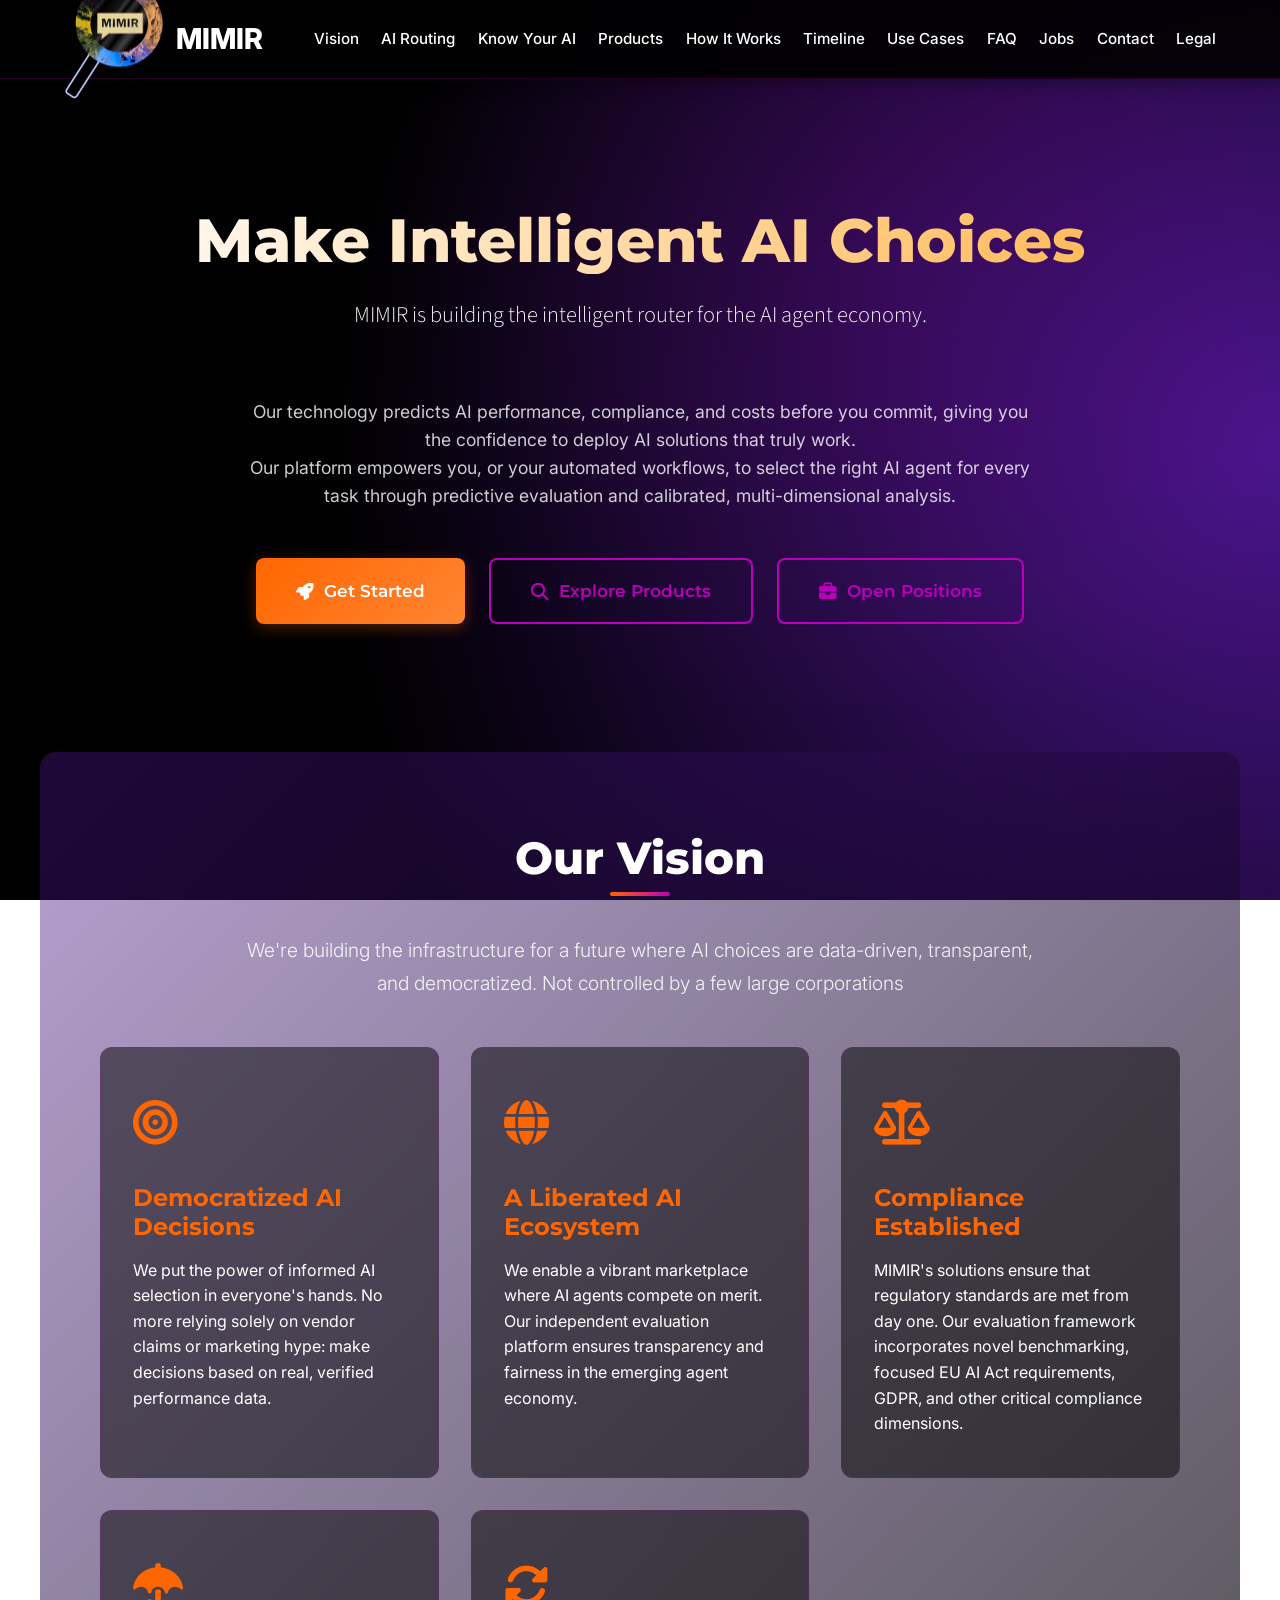
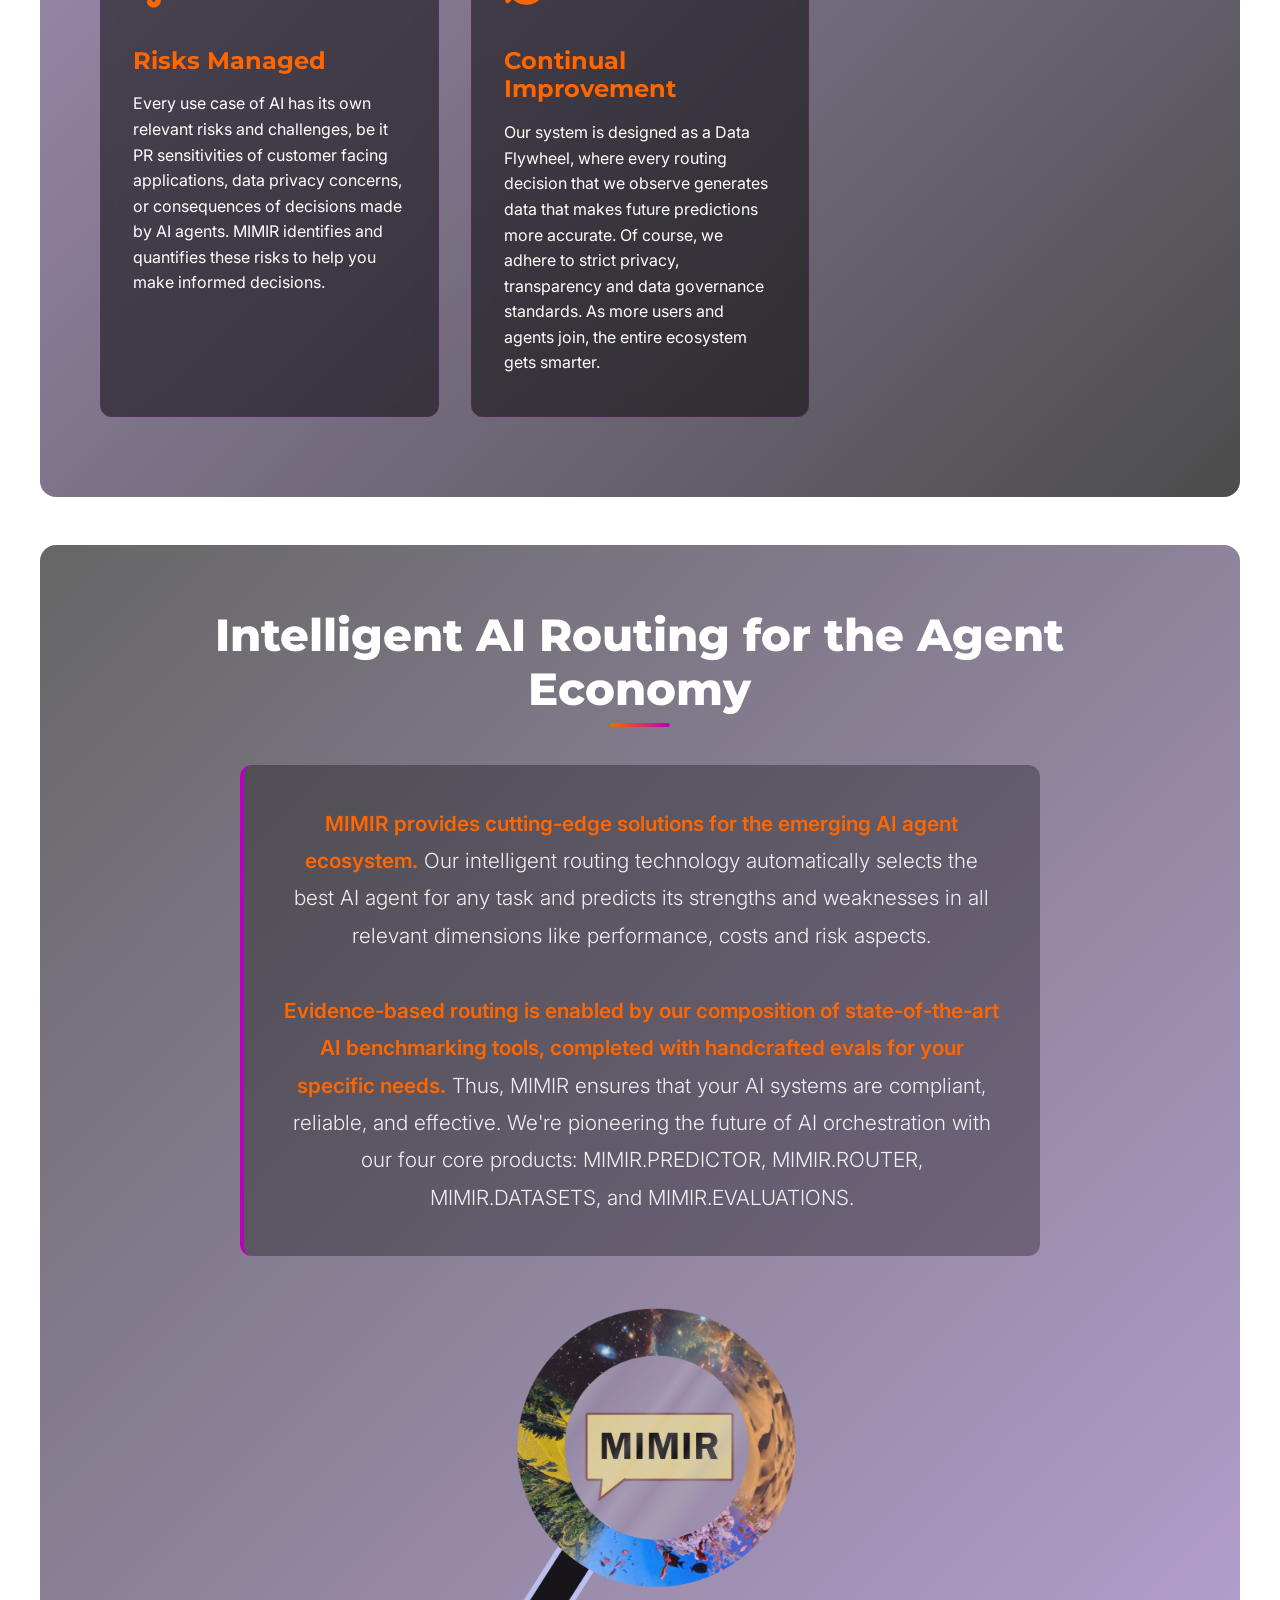
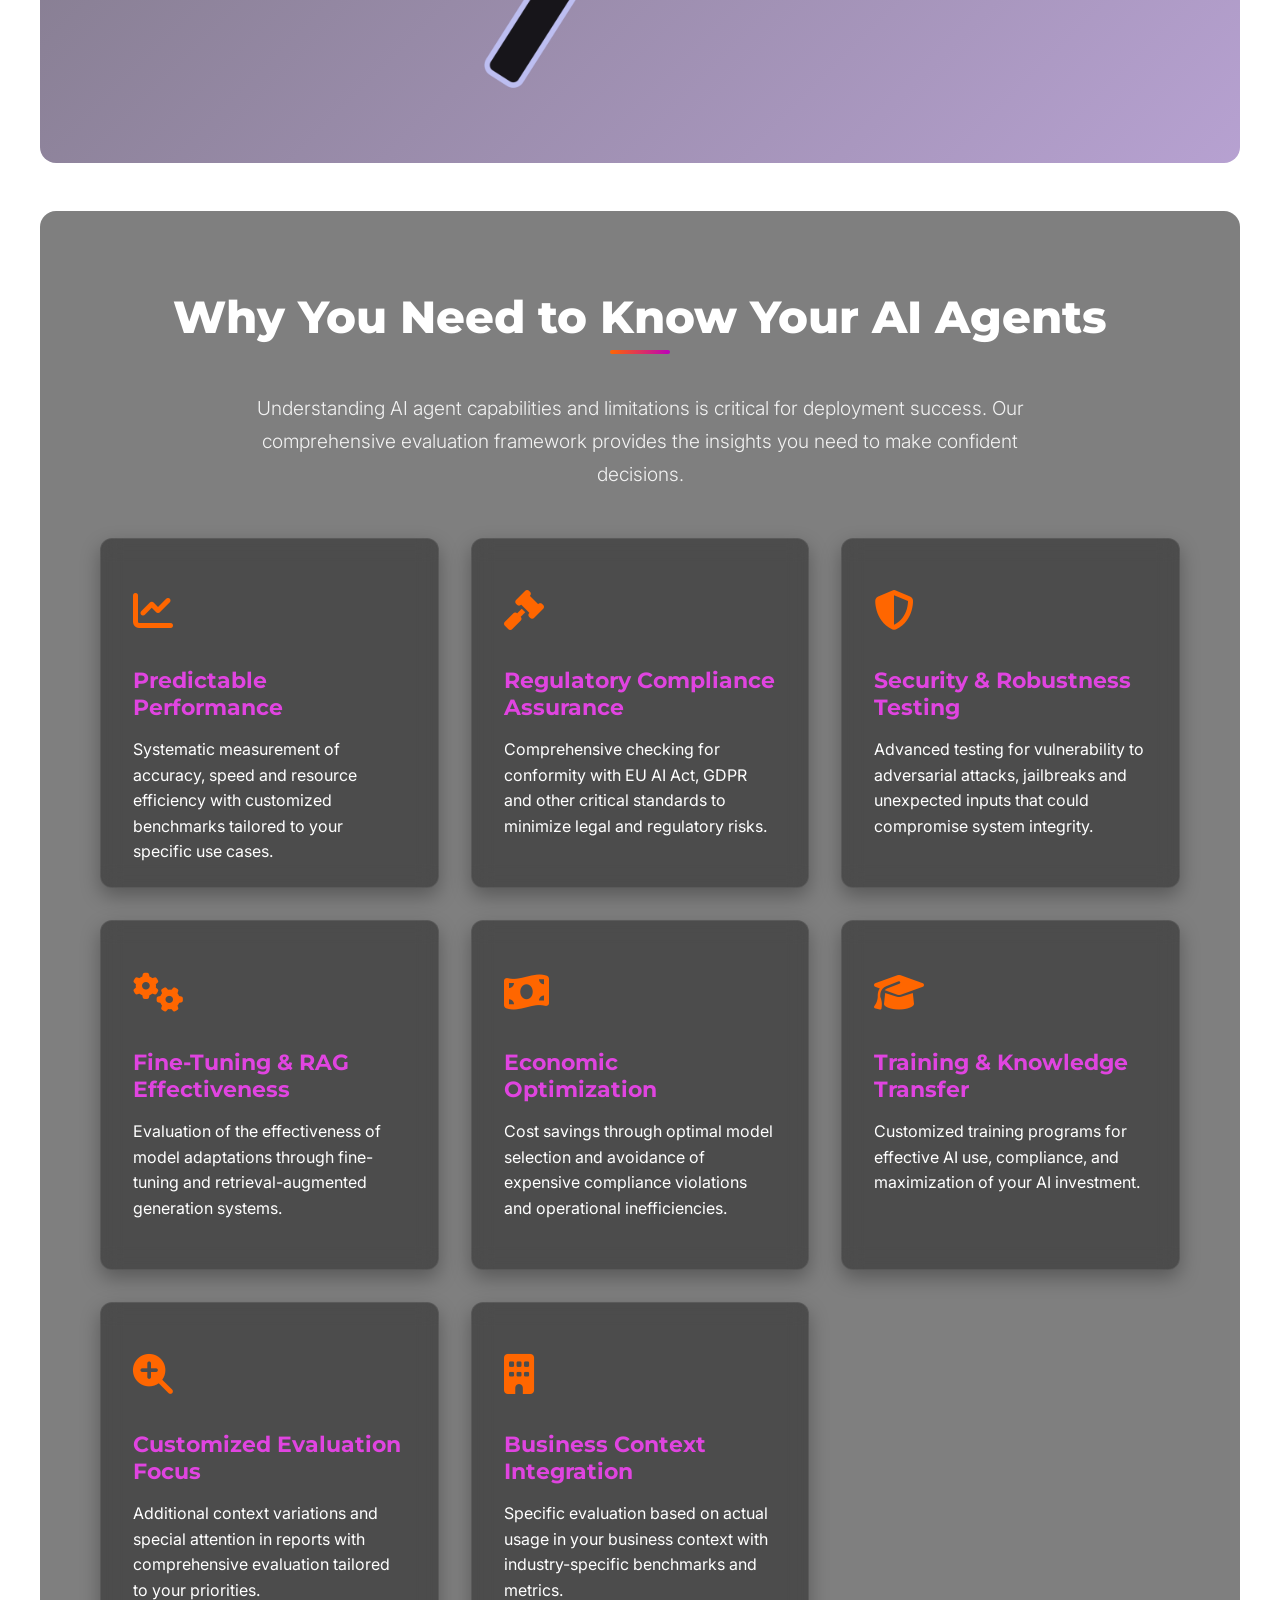
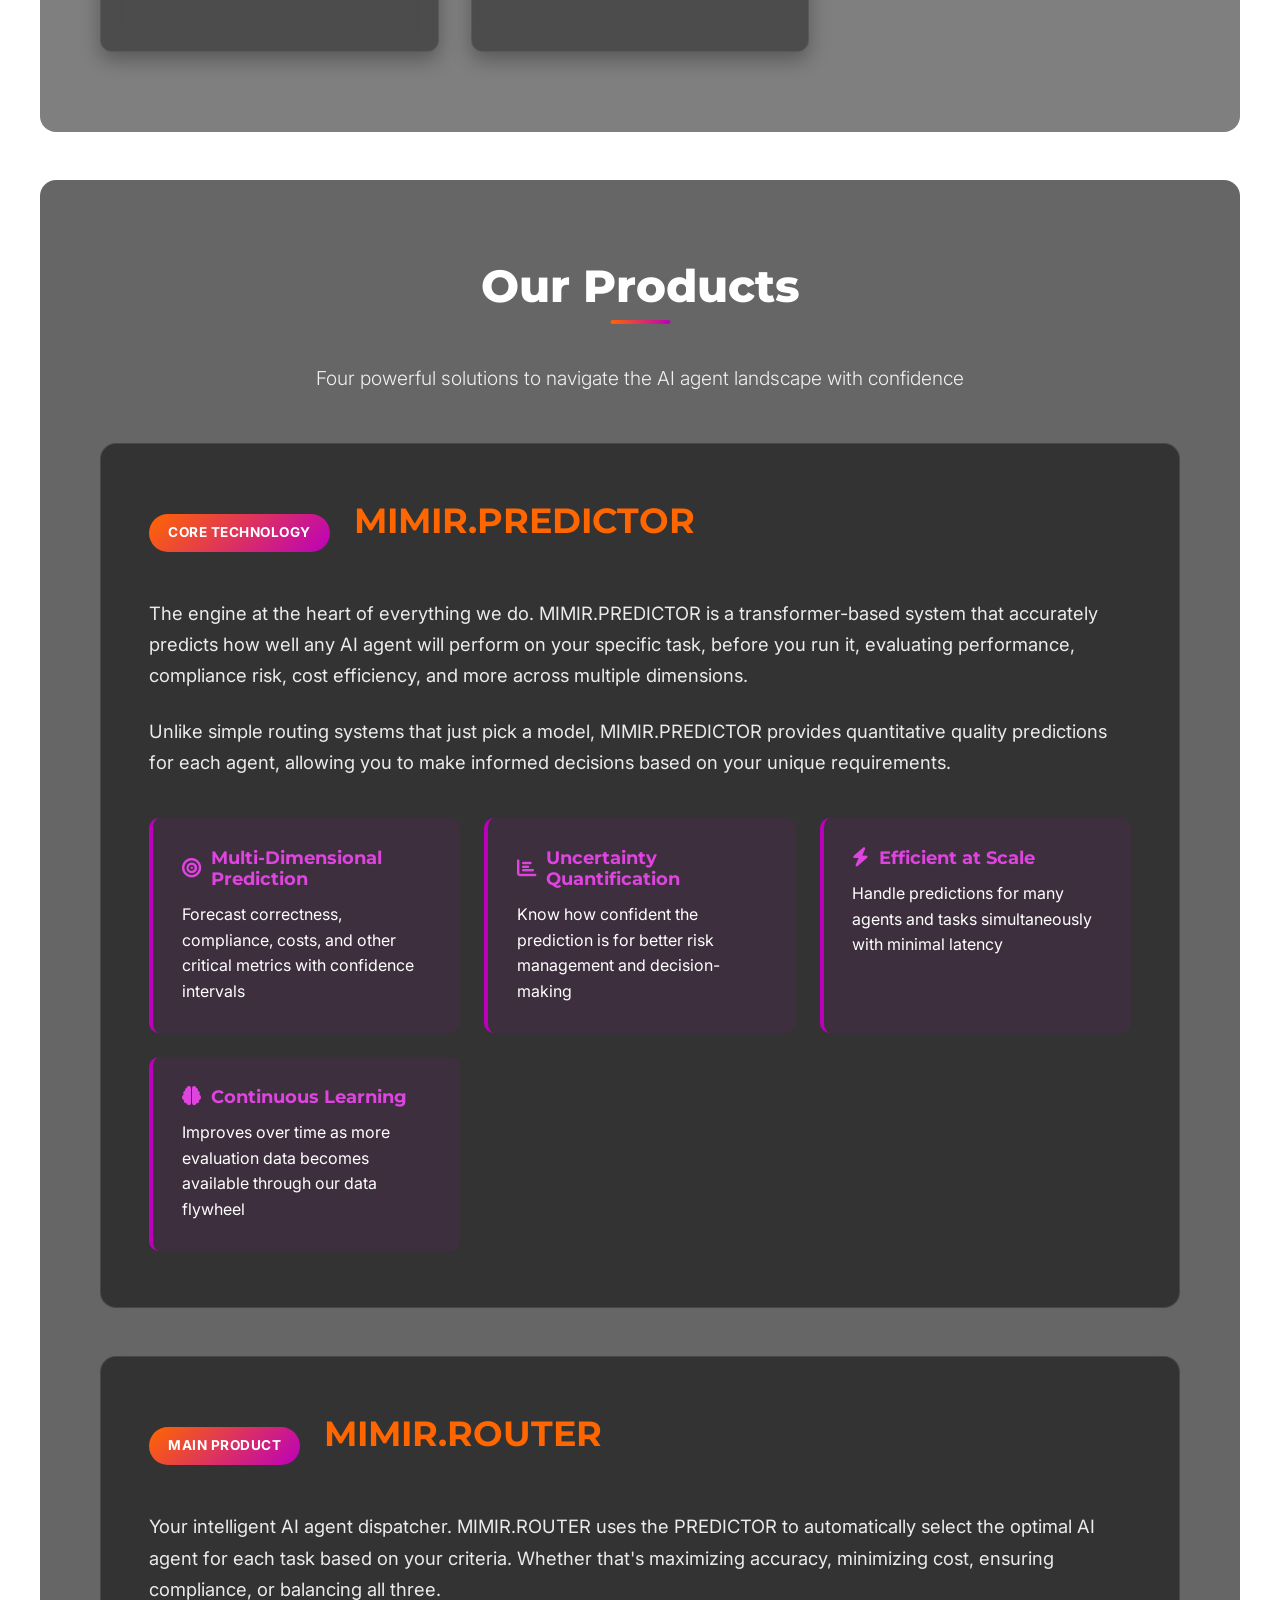
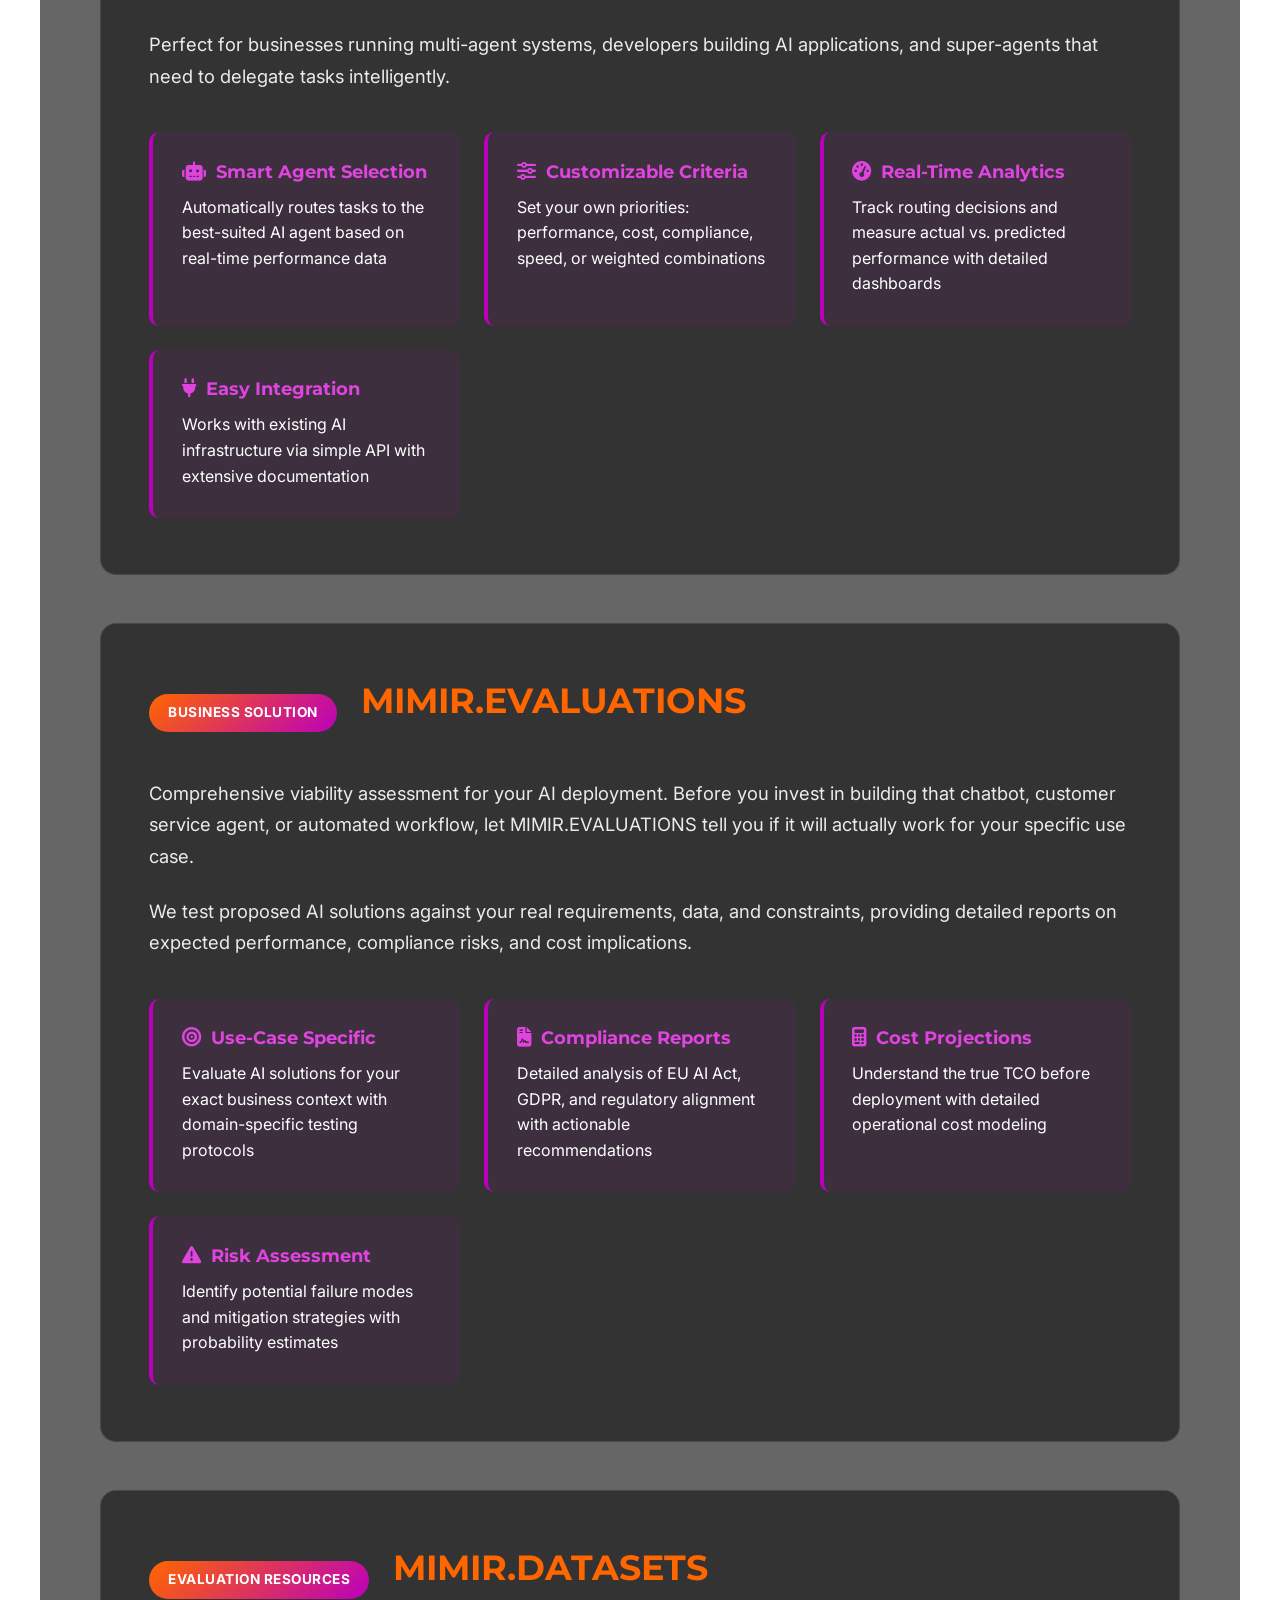
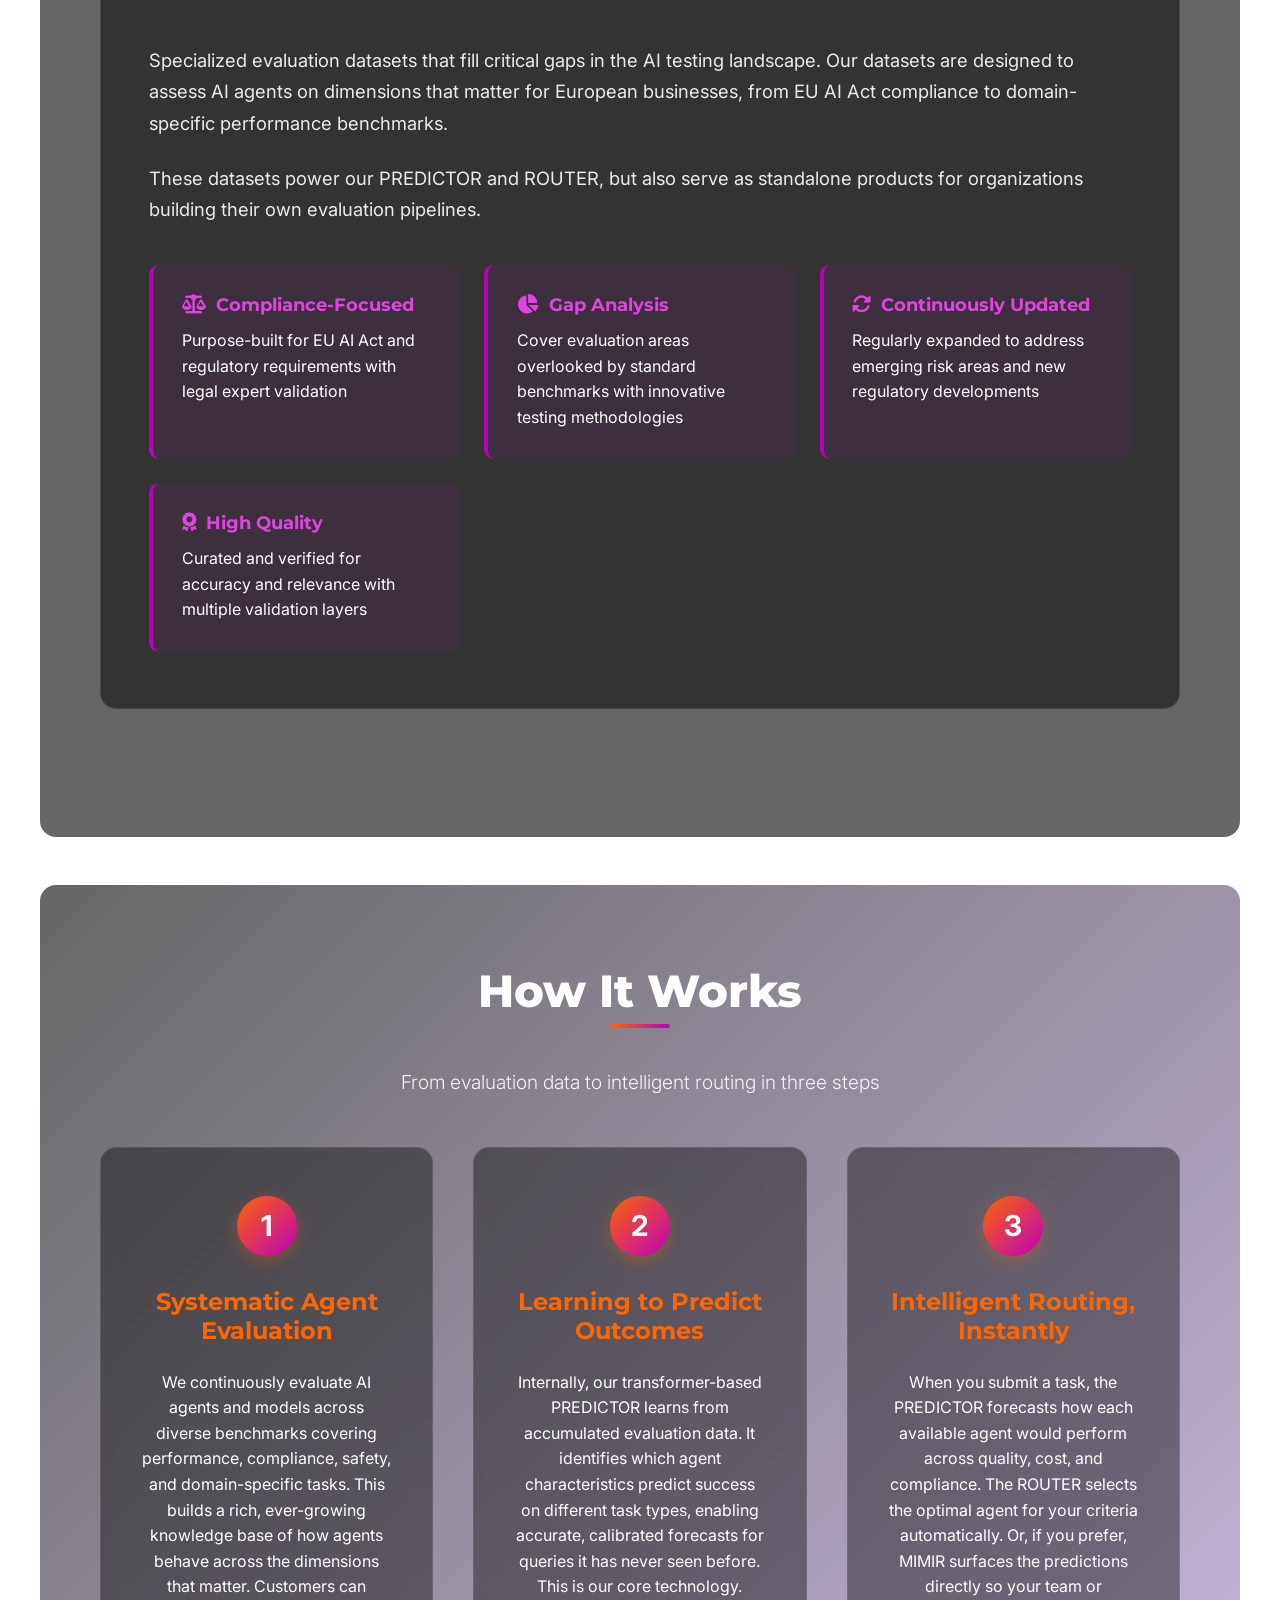
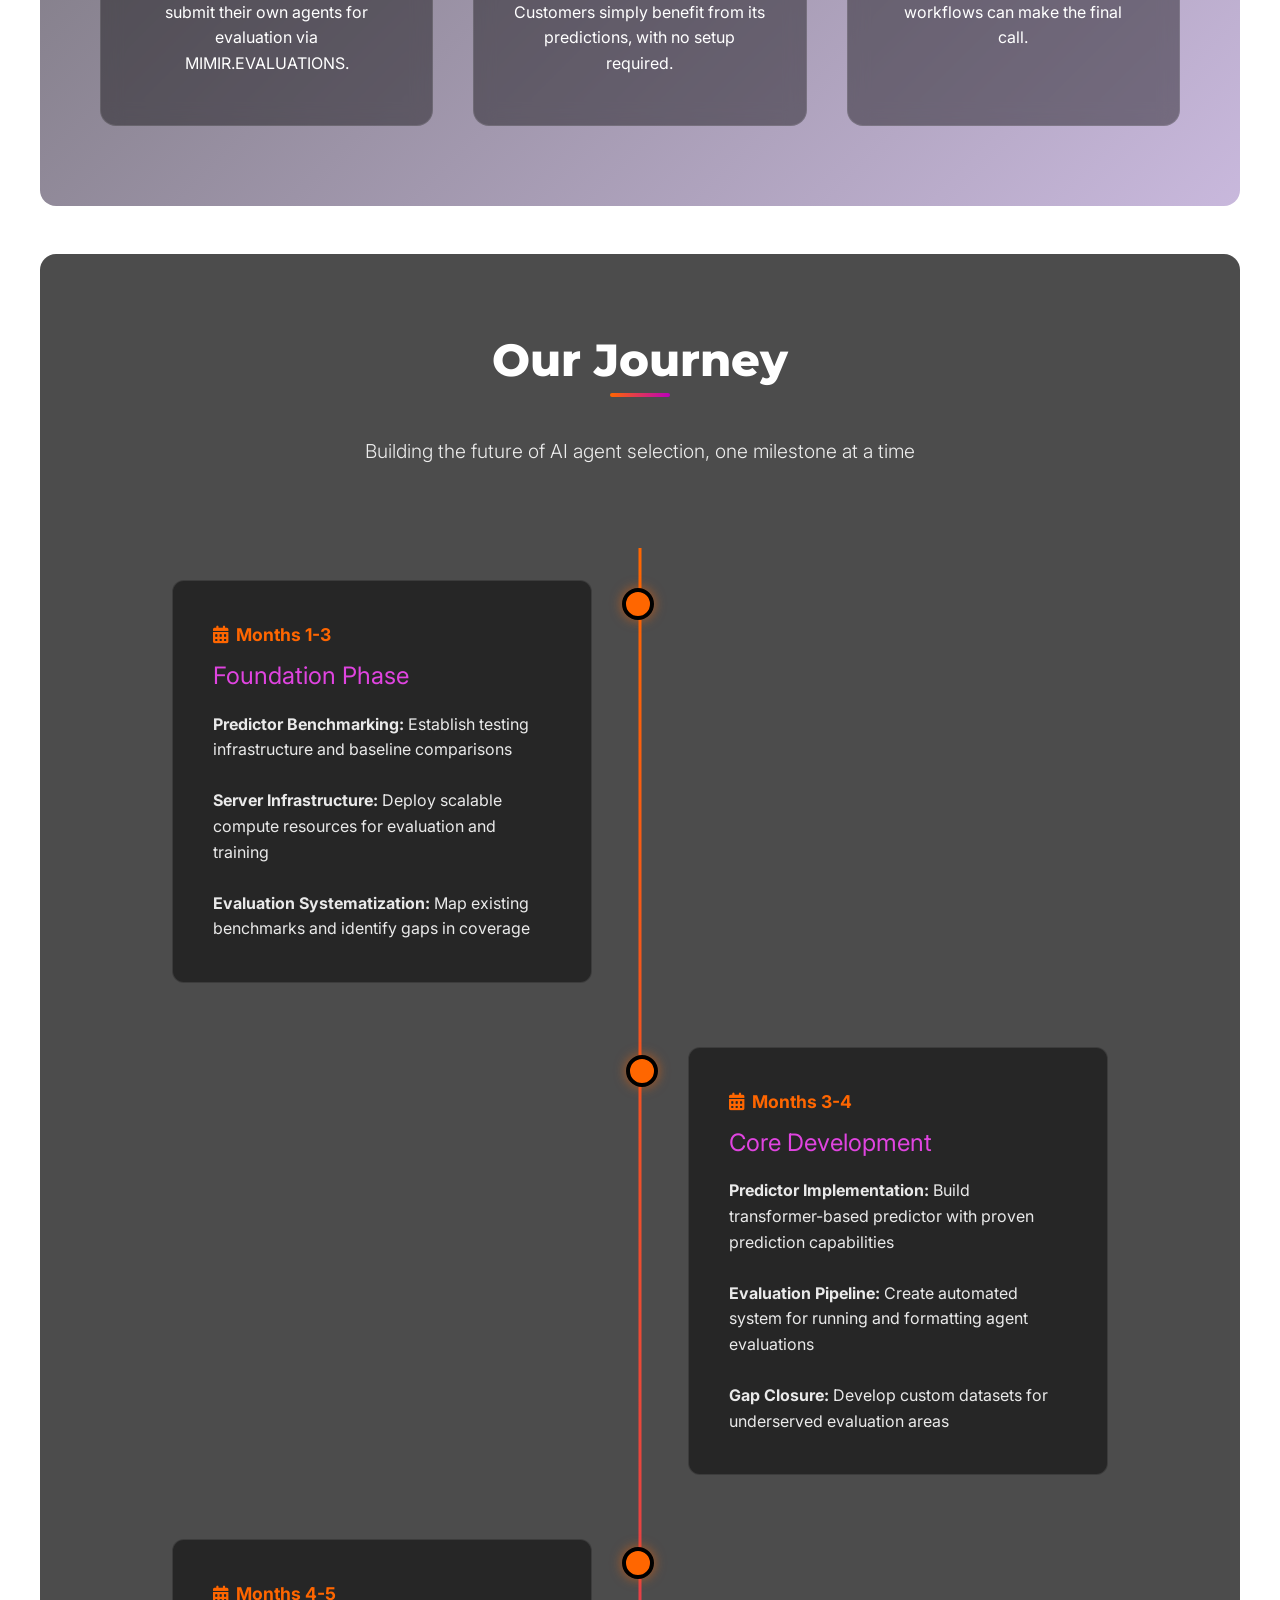
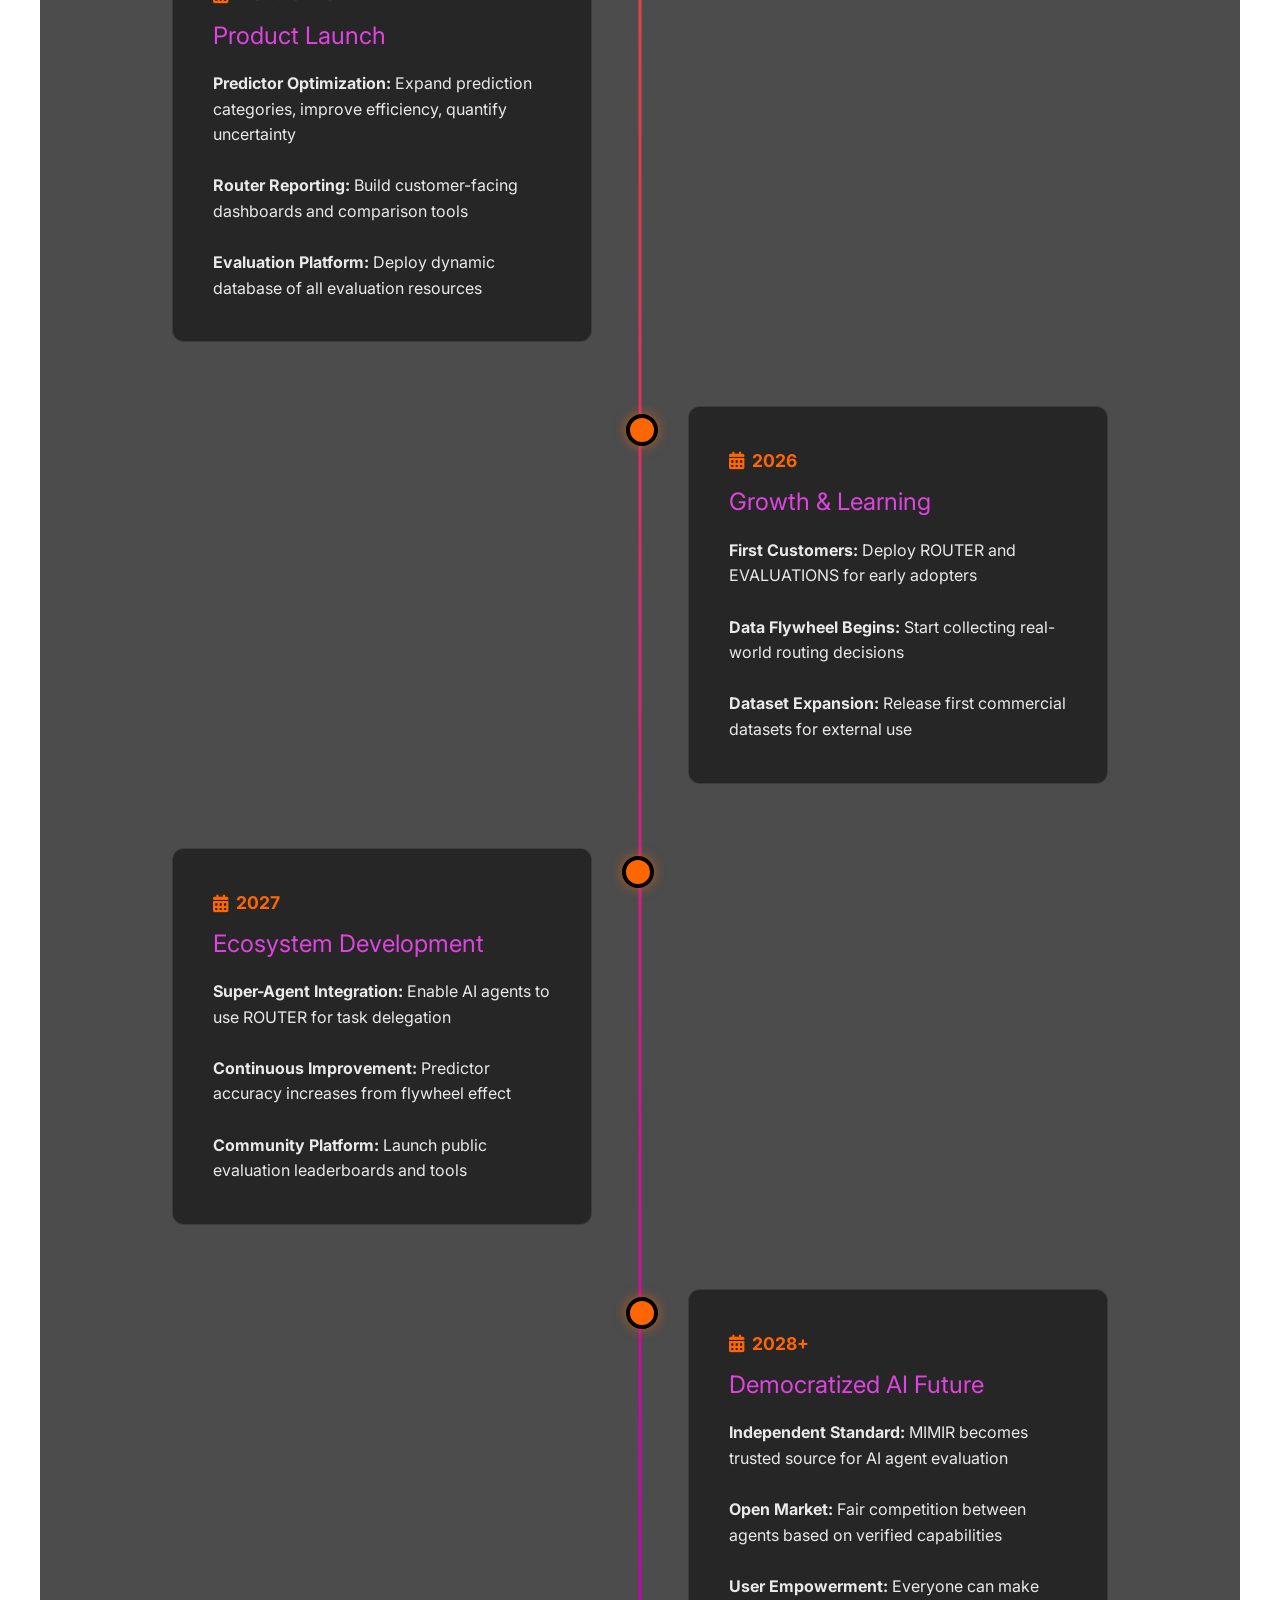
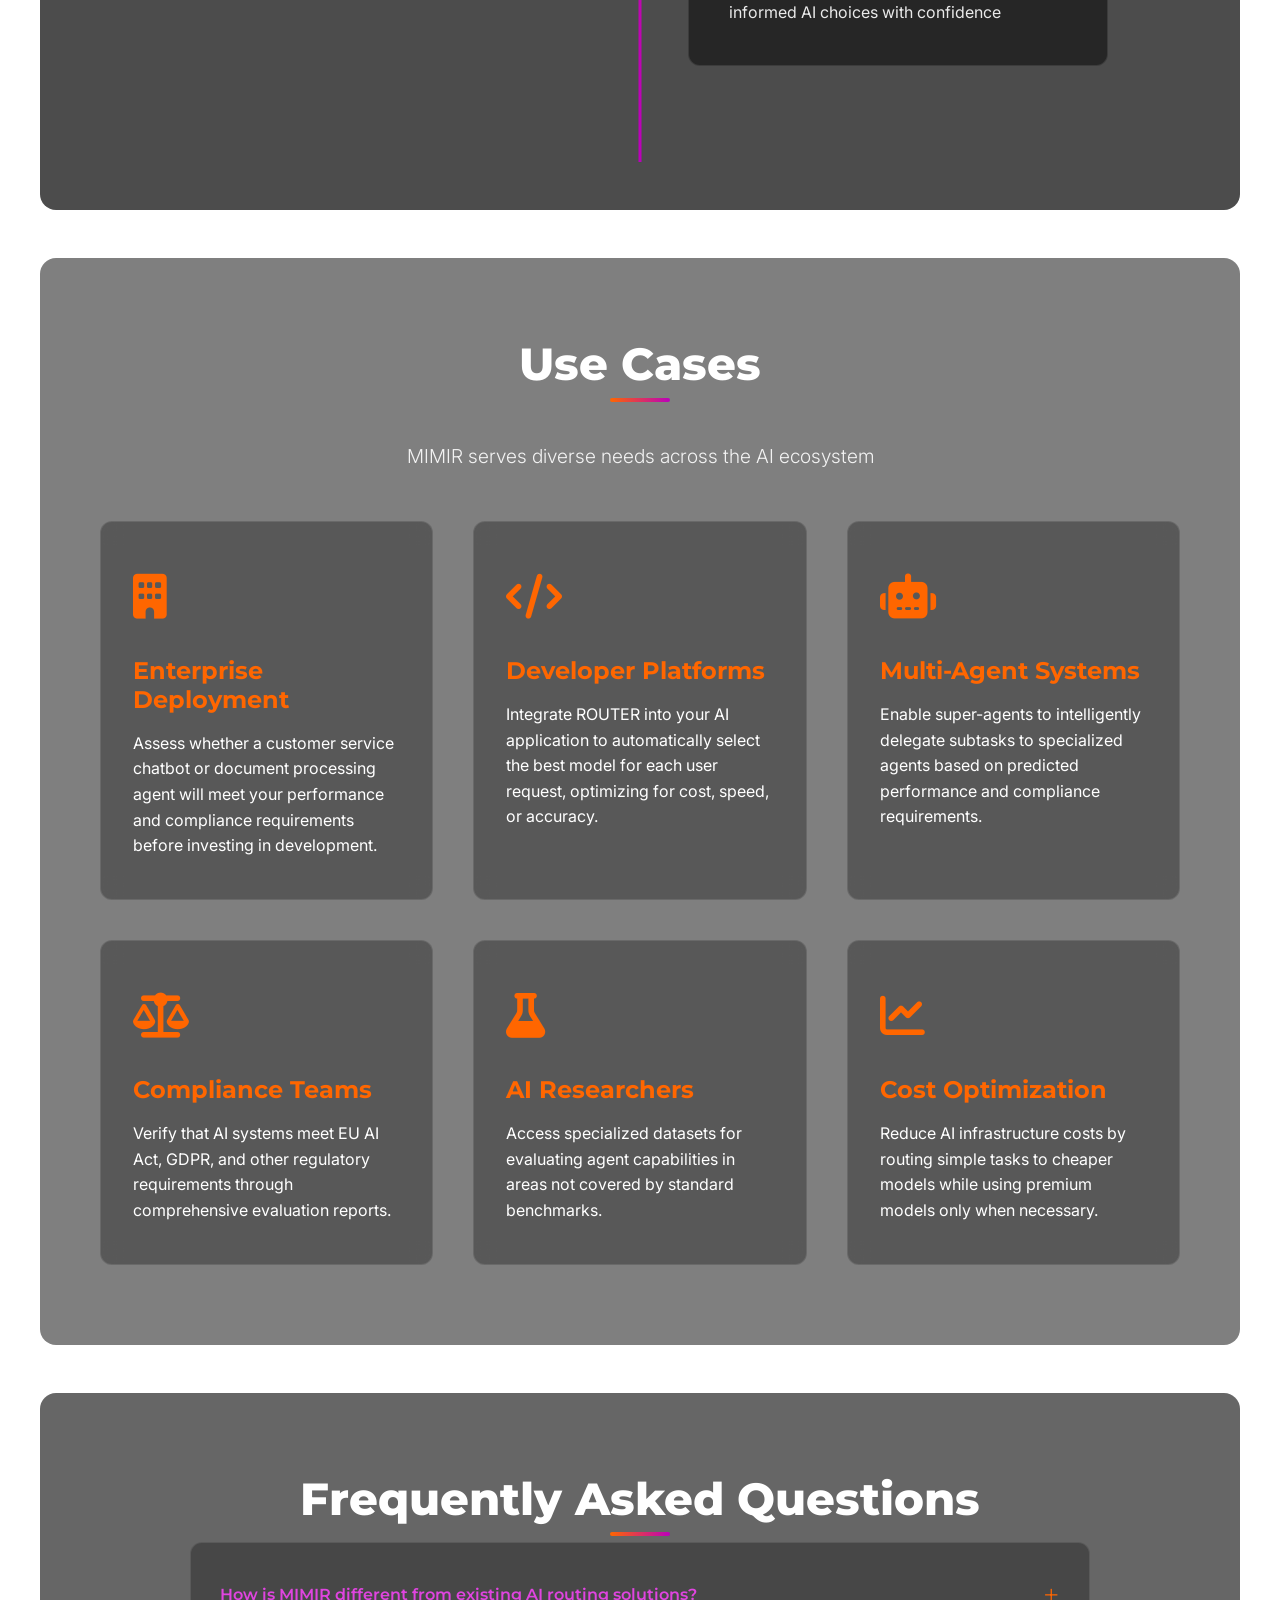
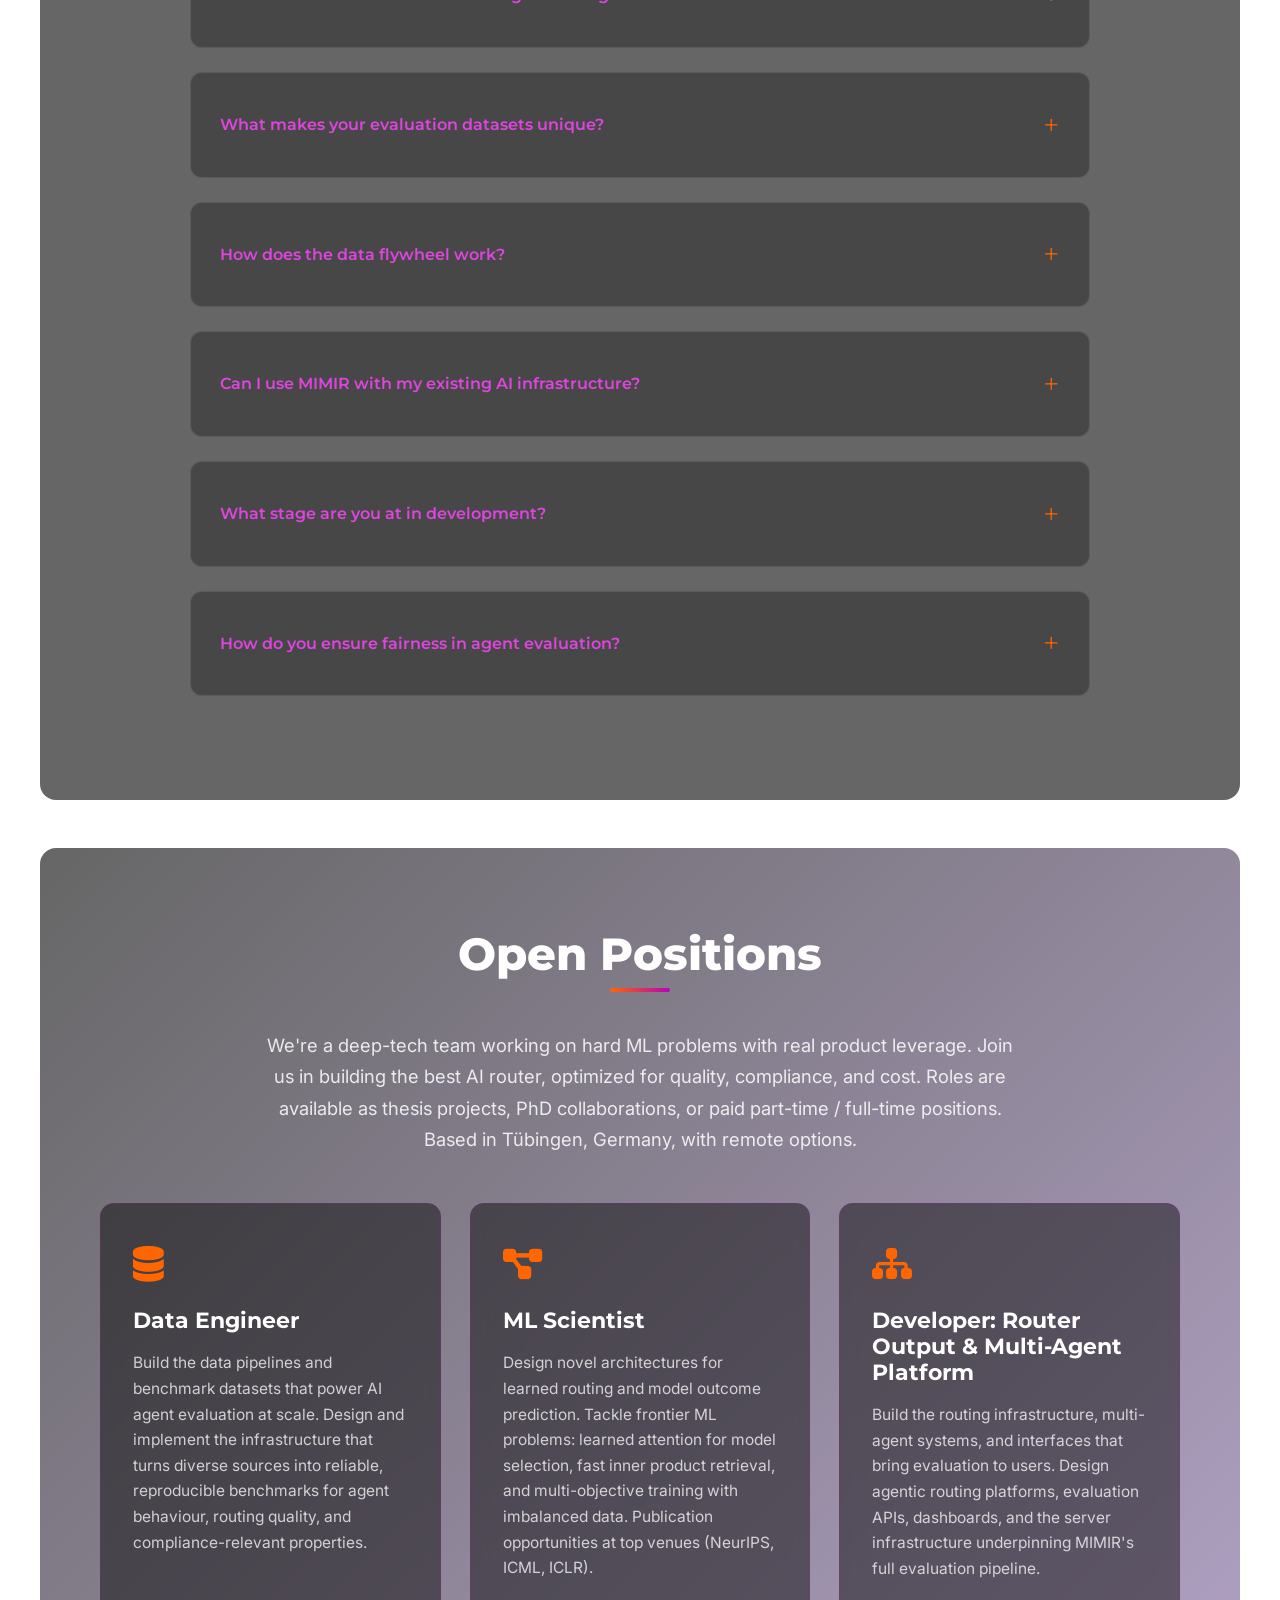
==== commit c3485e45: "added jobs" ====
--- a/index.html
+++ b/index.html
@@ -89,6 +89,7 @@
             display: flex;
             align-items: center;
             justify-content: center;
+            flex-shrink: 0;
         }
         
         .logo-image img {
@@ -104,13 +105,17 @@
         
         .nav-links {
             display: flex;
-            gap: 2rem;
+            gap: 1.4rem;
+            flex-wrap: nowrap;
+            align-items: center;
         }
         
         .nav-links a {
             color: white;
             text-decoration: none;
             font-weight: 500;
+            font-size: 0.95rem;
+            white-space: nowrap;
             transition: all 0.3s;
             padding: 0.5rem 0;
             position: relative;
@@ -801,10 +806,22 @@
             max-width: 1200px;
             text-align: center;
         }
+
+        .contact h2 {
+            display: block;
+            left: auto;
+            transform: none;
+            margin-bottom: 2rem;
+        }
+
+        .contact h2::after {
+            left: 50%;
+            transform: translateX(-50%);
+        }
         
         .contact-message {
             max-width: 700px;
-            margin: 0 auto;
+            margin: 2rem auto 0;
             font-size: 1.15rem;
             line-height: 1.8;
             background-color: rgba(0, 0, 0, 0.3);
@@ -1055,6 +1072,165 @@
             }
         }
         
+        /* Jobs Section */
+        .jobs {
+            background: linear-gradient(135deg, rgba(0, 0, 0, 0.6) 0%, rgba(74, 20, 140, 0.35) 100%);
+            border-radius: 16px;
+            margin: 3rem auto;
+            max-width: 1200px;
+        }
+
+        .jobs-intro {
+            text-align: center;
+            font-size: 1.15rem;
+            color: rgba(255,255,255,0.85);
+            max-width: 750px;
+            margin: 2rem auto 3rem;
+            line-height: 1.7;
+        }
+
+        .jobs-grid {
+            display: grid;
+            grid-template-columns: repeat(auto-fit, minmax(300px, 1fr));
+            gap: 1.8rem;
+            margin-top: 2rem;
+        }
+
+        .job-card {
+            background: rgba(0, 0, 0, 0.45);
+            border: 1px solid rgba(187, 0, 187, 0.2);
+            border-radius: 14px;
+            padding: 2rem;
+            transition: all 0.35s ease;
+            backdrop-filter: blur(10px);
+            display: flex;
+            flex-direction: column;
+            gap: 1rem;
+        }
+
+        .job-card:hover {
+            transform: translateY(-8px);
+            border-color: var(--accent);
+            box-shadow: 0 18px 40px rgba(187, 0, 187, 0.2);
+            background: rgba(0, 0, 0, 0.6);
+        }
+
+        .job-card-icon {
+            font-size: 2.2rem;
+            color: var(--secondary);
+        }
+
+        .job-card h3 {
+            font-size: 1.35rem;
+            color: #fff;
+            font-weight: 700;
+        }
+
+        .job-card p {
+            color: rgba(255,255,255,0.75);
+            font-size: 0.97rem;
+            line-height: 1.65;
+            flex-grow: 1;
+        }
+
+        .job-tags {
+            display: flex;
+            flex-wrap: wrap;
+            gap: 0.5rem;
+            margin-top: 0.25rem;
+        }
+
+        .job-tag {
+            background: rgba(187, 0, 187, 0.15);
+            border: 1px solid rgba(187, 0, 187, 0.35);
+            color: var(--accent-light);
+            font-size: 0.78rem;
+            font-weight: 600;
+            padding: 0.25rem 0.7rem;
+            border-radius: 20px;
+            letter-spacing: 0.03em;
+        }
+
+        .job-tag.orange {
+            background: rgba(255, 102, 0, 0.12);
+            border-color: rgba(255, 102, 0, 0.35);
+            color: #FF8C3A;
+        }
+
+        .job-cta {
+            display: inline-flex;
+            align-items: center;
+            gap: 0.5rem;
+            margin-top: 0.5rem;
+            padding: 0.65rem 1.4rem;
+            background: linear-gradient(135deg, var(--secondary), #FF8533);
+            color: white;
+            text-decoration: none;
+            border-radius: 8px;
+            font-weight: 600;
+            font-size: 0.9rem;
+            transition: all 0.3s;
+            align-self: flex-start;
+            font-family: 'Montserrat', sans-serif;
+        }
+
+        .job-cta:hover {
+            transform: translateY(-2px);
+            box-shadow: 0 6px 18px rgba(255, 102, 0, 0.4);
+            background: linear-gradient(135deg, #E55C00, #FF6600);
+        }
+
+        .jobs-contact-box {
+            margin-top: 3.5rem;
+            text-align: center;
+            background: rgba(0, 0, 0, 0.4);
+            border: 1px solid rgba(255,255,255,0.1);
+            border-radius: 14px;
+            padding: 2.5rem 2rem;
+        }
+
+        .jobs-contact-box p {
+            color: rgba(255,255,255,0.8);
+            font-size: 1.05rem;
+            margin-bottom: 0.75rem;
+        }
+
+        .jobs-contact-box a.email-link {
+            color: var(--accent-light);
+            font-weight: 600;
+            text-decoration: none;
+            font-size: 1.1rem;
+            letter-spacing: 0.02em;
+            transition: color 0.2s;
+        }
+
+        .jobs-contact-box a.email-link:hover {
+            color: #fff;
+            text-decoration: underline;
+        }
+
+        .jobs-pdf-link {
+            display: inline-flex;
+            align-items: center;
+            gap: 0.5rem;
+            margin-top: 1.25rem;
+            padding: 0.7rem 1.6rem;
+            border: 2px solid var(--accent);
+            color: var(--accent-light);
+            border-radius: 8px;
+            text-decoration: none;
+            font-weight: 600;
+            font-size: 0.95rem;
+            transition: all 0.3s;
+            font-family: 'Montserrat', sans-serif;
+        }
+
+        .jobs-pdf-link:hover {
+            background: rgba(187, 0, 187, 0.15);
+            border-color: var(--accent-light);
+            color: #fff;
+        }
+
         /* Animation for cards */
         @keyframes fadeInUp {
             from {
@@ -1093,6 +1269,7 @@
                     <a href="#timeline">Timeline</a>
                     <a href="#use-cases">Use Cases</a>
                     <a href="#faq">FAQ</a>
+                    <a href="#jobs">Jobs</a>
                     <a href="#contact">Contact</a>
                     <a href="#legal">Legal</a>
                 </div>
@@ -1116,6 +1293,9 @@
                 <a href="#products" class="btn btn-secondary">
                     <i class="fas fa-search"></i> Explore Products
                 </a>
+                <a href="#jobs" class="btn btn-secondary">
+                    <i class="fas fa-briefcase"></i> Open Positions
+                </a>
             </div>
         </div>
     </section>
@@ -1180,6 +1360,9 @@
                 <br><br>
                 <span class="highlight">Evidence-based routing is enabled by our composition of state-of-the-art AI benchmarking tools, completed with handcrafted evals for your specific needs.</span> Thus, MIMIR ensures that your AI systems are compliant, reliable, and effective. We're pioneering the future of AI orchestration with our four core products: MIMIR.PREDICTOR, MIMIR.ROUTER, MIMIR.DATASETS, and MIMIR.EVALUATIONS.
             </p>
+            <div style="text-align: center; margin-top: 2.5rem;">
+                <img src="TE_logo_0.png" alt="MIMIR Logo" style="width: clamp(160px, 36%, 320px); height: auto; opacity: 0.85;">
+            </div>
         </div>
     </section>
     
@@ -1334,7 +1517,7 @@
                     <h3>MIMIR.PREDICTOR</h3>
                 </div>
                 <p class="product-description">
-                    The engine at the heart of everything we do. MIMIR.PREDICTOR is a transformer-based system that accurately predicts how well any AI agent will perform on your specific task—before you run it. It evaluates performance, compliance risk, cost efficiency, and more across multiple dimensions.
+                    The engine at the heart of everything we do. MIMIR.PREDICTOR is a transformer-based system that accurately predicts how well any AI agent will perform on your specific task, before you run it, evaluating performance, compliance risk, cost efficiency, and more across multiple dimensions.
                 </p>
                 <p class="product-description">
                     Unlike simple routing systems that just pick a model, MIMIR.PREDICTOR provides quantitative quality predictions for each agent, allowing you to make informed decisions based on your unique requirements.
@@ -1366,7 +1549,7 @@
                     <h3>MIMIR.ROUTER</h3>
                 </div>
                 <p class="product-description">
-                    Your intelligent AI agent dispatcher. MIMIR.ROUTER uses the PREDICTOR to automatically select the optimal AI agent for each task based on your criteria—whether that's maximizing accuracy, minimizing cost, ensuring compliance, or balancing all three.
+                    Your intelligent AI agent dispatcher. MIMIR.ROUTER uses the PREDICTOR to automatically select the optimal AI agent for each task based on your criteria. Whether that's maximizing accuracy, minimizing cost, ensuring compliance, or balancing all three.
                 </p>
                 <p class="product-description">
                     Perfect for businesses running multi-agent systems, developers building AI applications, and super-agents that need to delegate tasks intelligently.
@@ -1401,7 +1584,7 @@
                     Comprehensive viability assessment for your AI deployment. Before you invest in building that chatbot, customer service agent, or automated workflow, let MIMIR.EVALUATIONS tell you if it will actually work for your specific use case.
                 </p>
                 <p class="product-description">
-                    We test proposed AI solutions against your real requirements, data, and constraints—providing detailed reports on expected performance, compliance risks, and cost implications.
+                    We test proposed AI solutions against your real requirements, data, and constraints, providing detailed reports on expected performance, compliance risks, and cost implications.
                 </p>
                 <div class="product-features">
                     <div class="feature-item">
@@ -1430,7 +1613,7 @@
                     <h3>MIMIR.DATASETS</h3>
                 </div>
                 <p class="product-description">
-                    Specialized evaluation datasets that fill critical gaps in the AI testing landscape. Our datasets are designed to assess AI agents on dimensions that matter for European businesses—from EU AI Act compliance to domain-specific performance benchmarks.
+                    Specialized evaluation datasets that fill critical gaps in the AI testing landscape. Our datasets are designed to assess AI agents on dimensions that matter for European businesses, from EU AI Act compliance to domain-specific performance benchmarks.
                 </p>
                 <p class="product-description">
                     These datasets power our PREDICTOR and ROUTER, but also serve as standalone products for organizations building their own evaluation pipelines.
@@ -1466,20 +1649,20 @@
             <div class="steps">
                 <div class="step fade-in">
                     <div class="step-number">1</div>
-                    <h3>Collect Evaluation Data</h3>
-                    <p>We systematically evaluate AI agents on diverse datasets covering performance, compliance, safety, and domain-specific tasks. This creates a rich knowledge base of how different agents perform across various dimensions.</p>
+                    <h3>Systematic Agent Evaluation</h3>
+                    <p>We continuously evaluate AI agents and models across diverse benchmarks covering performance, compliance, safety, and domain-specific tasks. This builds a rich, ever-growing knowledge base of how agents behave across the dimensions that matter. Customers can submit their own agents for evaluation via MIMIR.EVALUATIONS.</p>
                 </div>
                 
                 <div class="step fade-in">
                     <div class="step-number">2</div>
-                    <h3>Train Predictor</h3>
-                    <p>Our transformer-based PREDICTOR learns patterns from this evaluation data. It discovers which agent characteristics correlate with success on different types of tasks, enabling accurate predictions for new, unseen queries.</p>
+                    <h3>Learning to Predict Outcomes</h3>
+                    <p>Internally, our transformer-based PREDICTOR learns from accumulated evaluation data. It identifies which agent characteristics predict success on different task types, enabling accurate, calibrated forecasts for queries it has never seen before. This is our core technology. Customers simply benefit from its predictions, with no setup required.</p>
                 </div>
                 
                 <div class="step fade-in">
                     <div class="step-number">3</div>
-                    <h3>Route Intelligently</h3>
-                    <p>When you submit a task, the PREDICTOR forecasts how each available agent would perform. The ROUTER then selects the optimal agent based on your criteria—or provides you with predictions to make your own informed choice.</p>
+                    <h3>Intelligent Routing, Instantly</h3>
+                    <p>When you submit a task, the PREDICTOR forecasts how each available agent would perform across quality, cost, and compliance. The ROUTER selects the optimal agent for your criteria automatically. Or, if you prefer, MIMIR surfaces the predictions directly so your team or workflows can make the final call.</p>
                 </div>
             </div>
         </div>
@@ -1636,7 +1819,7 @@
                         How is MIMIR different from existing AI routing solutions?
                     </div>
                     <div class="faq-answer">
-                        <p>Most routers simply select a model based on basic heuristics or prompt similarity. MIMIR.PREDICTOR provides quantitative predictions across multiple dimensions—not just "which model," but "how well will this model perform on correctness, compliance, cost, and other factors you care about."</p>
+                        <p>Most routers simply select a model based on basic heuristics or prompt similarity. MIMIR.PREDICTOR provides quantitative predictions across multiple dimensions. Not just "which model," but "how well will this model perform on correctness, compliance, cost, and other factors you care about."</p>
                         <p>This enables sophisticated decision-making: you might choose a slightly less accurate model if it significantly reduces compliance risk or cost, depending on your priorities.</p>
                     </div>
                 </div>
@@ -1646,7 +1829,7 @@
                         What makes your evaluation datasets unique?
                     </div>
                     <div class="faq-answer">
-                        <p>We systematically identify gaps in the evaluation landscape—areas critical for European businesses but underserved by existing benchmarks. This includes EU AI Act compliance testing, industry-specific scenarios, and risk assessment dimensions.</p>
+                        <p>We systematically identify gaps in the evaluation landscape, covering areas critical for European businesses but underserved by existing benchmarks. This includes EU AI Act compliance testing, industry-specific scenarios, and risk assessment dimensions.</p>
                         <p>Our datasets are designed with real regulatory requirements in mind, not just academic benchmarks.</p>
                     </div>
                 </div>
@@ -1666,7 +1849,7 @@
                         Can I use MIMIR with my existing AI infrastructure?
                     </div>
                     <div class="faq-answer">
-                        <p>Yes! MIMIR.ROUTER integrates via API and can work with any AI agents you can access—whether they're commercial APIs (OpenAI, Anthropic, etc.), open-source models, or your own fine-tuned systems.</p>
+                        <p>Yes! MIMIR.ROUTER integrates via API and can work with any AI agents you can access, whether they're commercial APIs (OpenAI, Anthropic, etc.), open-source models, or your own fine-tuned systems.</p>
                         <p>MIMIR.EVALUATIONS can assess any AI system you're considering deploying, regardless of the underlying technology.</p>
                     </div>
                 </div>
@@ -1694,13 +1877,100 @@
         </div>
     </section>
     
+    <!-- Jobs Section -->
+    <section id="jobs" class="jobs">
+        <div class="container">
+            <h2>Open Positions</h2>
+            <p class="jobs-intro">
+                We're a deep-tech team working on hard ML problems with real product leverage.
+                Join us in building the best AI router, optimized for quality, compliance, and cost.
+                Roles are available as thesis projects, PhD collaborations, or paid part-time / full-time positions.
+                Based in Tübingen, Germany, with remote options.
+            </p>
+
+            <div class="jobs-grid">
+
+                <!-- Data Engineer -->
+                <div class="job-card fade-in">
+                    <div class="job-card-icon"><i class="fas fa-database"></i></div>
+                    <h3>Data Engineer</h3>
+                    <p>
+                        Build the data pipelines and benchmark datasets that power AI agent evaluation at scale.
+                        Design and implement the infrastructure that turns diverse sources into reliable,
+                        reproducible benchmarks for agent behaviour, routing quality, and compliance-relevant properties.
+                    </p>
+                    <div class="job-tags">
+                        <span class="job-tag">Thesis / PT / FT</span>
+                        <span class="job-tag orange">~6 months</span>
+                        <span class="job-tag">Tübingen / Remote</span>
+                    </div>
+                    <a href="documents/mimir_open_positions.pdf" target="_blank" class="job-cta">
+                        <i class="fas fa-file-pdf"></i> View Full Description
+                    </a>
+                </div>
+
+                <!-- ML Scientist -->
+                <div class="job-card fade-in">
+                    <div class="job-card-icon"><i class="fas fa-project-diagram"></i></div>
+                    <h3>ML Scientist</h3>
+                    <p>
+                        Design novel architectures for learned routing and model outcome prediction.
+                        Tackle frontier ML problems: learned attention for model selection, fast inner product retrieval,
+                        and multi-objective training with imbalanced data. Publication opportunities at top venues (NeurIPS, ICML, ICLR).
+                    </p>
+                    <div class="job-tags">
+                        <span class="job-tag">Thesis / PhD / PT / FT</span>
+                        <span class="job-tag orange">~6 months</span>
+                        <span class="job-tag">Tübingen / Remote</span>
+                    </div>
+                    <a href="documents/mimir_open_positions.pdf" target="_blank" class="job-cta">
+                        <i class="fas fa-file-pdf"></i> View Full Description
+                    </a>
+                </div>
+
+                <!-- Multi-Agent Developer -->
+                <div class="job-card fade-in">
+                    <div class="job-card-icon"><i class="fas fa-sitemap"></i></div>
+                    <h3>Developer: Router Output &amp; Multi-Agent Platform</h3>
+                    <p>
+                        Build the routing infrastructure, multi-agent systems, and interfaces that bring evaluation to users.
+                        Design agentic routing platforms, evaluation APIs, dashboards, and the server infrastructure
+                        underpinning MIMIR's full evaluation pipeline.
+                    </p>
+                    <div class="job-tags">
+                        <span class="job-tag">Thesis / PT / FT</span>
+                        <span class="job-tag orange">~6 months</span>
+                        <span class="job-tag">Tübingen / Remote</span>
+                    </div>
+                    <a href="documents/mimir_open_positions.pdf" target="_blank" class="job-cta">
+                        <i class="fas fa-file-pdf"></i> View Full Description
+                    </a>
+                </div>
+
+            </div>
+
+            <!-- Contact / PDF box -->
+            <div class="jobs-contact-box">
+                <p>Interested? Send a short note about which role and project excites you most, along with a CV or link to relevant work.</p>
+                <p>
+                    <a href="/cdn-cgi/l/email-protection#a8cbc7c6dcc9cbdce8c5c1c5c1da86cec1dc" class="email-link">
+                        <i class="fas fa-envelope"></i>&nbsp; <span class="__cf_email__" data-cfemail="3e5d51504a5f5d4a7e535753574c1058574a">[email&#160;protected]</span>
+                    </a>
+                </p>
+                <a href="documents/mimir_open_positions.pdf" target="_blank" class="jobs-pdf-link">
+                    <i class="fas fa-file-pdf"></i> Download Full Job Descriptions (PDF)
+                </a>
+            </div>
+        </div>
+    </section>
+
     <!-- Contact Section -->
     <section id="contact" class="contact">
         <div class="container">
             <h2>Get in Touch</h2>
             <div class="contact-message">
-                <p>Whether you're interested in using our products, partnering with us, joining our team, or exploring funding opportunities—we'd love to hear from you.</p>
-                <p>Email us at <a href="mailto:contact@mimir.fit">contact@mimir.fit</a></p>
+                <p>Whether you're interested in using our products, partnering with us, joining our team, or exploring funding opportunities — we'd love to hear from you.</p>
+                <p>Email us at <a href="/cdn-cgi/l/email-protection#81e2eeeff5e0e2f5c1ece8ece8f3afe7e8f5"><span class="__cf_email__" data-cfemail="3c5f5352485d5f487c515551554e125a5548">[email&#160;protected]</span></a></p>
             </div>
         </div>
     </section>
@@ -1726,7 +1996,7 @@
 
                 <h3>Contact</h3>
                 <p>
-                    E-mail: <a href="mailto:contact@mimir.fit">contact@mimir.fit</a><br>
+                    E-mail: <a href="/cdn-cgi/l/email-protection#31525e5f45505245715c585c58431f575845"><span class="__cf_email__" data-cfemail="2f4c40415b4e4c5b6f424642465d0149465b">[email&#160;protected]</span></a><br>
                 </p>
                 
                 <h3>Commercial Register Entry</h3>
@@ -1770,13 +2040,14 @@
                         <li><a href="#timeline"><i class="fas fa-chevron-right"></i> Timeline</a></li>
                         <li><a href="#use-cases"><i class="fas fa-chevron-right"></i> Use Cases</a></li>
                         <li><a href="#faq"><i class="fas fa-chevron-right"></i> FAQ</a></li>
+                        <li><a href="#jobs"><i class="fas fa-chevron-right"></i> Jobs</a></li>
                         <li><a href="#legal"><i class="fas fa-chevron-right"></i> Legal Notice</a></li>
                     </ul>
                 </div>
                 <div class="footer-column">
                     <h3>Contact</h3>
                     <ul>
-                        <li><a href="mailto:info@mimir.ai"><i class="fas fa-envelope"></i> info@mimir.ai</a></li>
+                        <li><a href="/cdn-cgi/l/email-protection#2c45424a436c414541455e024d45"><i class="fas fa-envelope"></i> <span class="__cf_email__" data-cfemail="1a73747c755a7773777368347b73">[email&#160;protected]</span></a></li>
                         <li><i class="fas fa-map-marker-alt"></i> Tübingen, Germany</li>
                     </ul>
                 </div>
@@ -1788,7 +2059,7 @@
     </footer>
     
     <!-- JavaScript -->
-    <script>
+    <script data-cfasync="false" src="/cdn-cgi/scripts/5c5dd728/cloudflare-static/email-decode.min.js"></script><script data-cfasync="false" src="/cdn-cgi/scripts/5c5dd728/cloudflare-static/email-decode.min.js"></script><script>
         // Mobile menu toggle
         document.getElementById('menuToggle').addEventListener('click', function() {
             document.getElementById('navLinks').classList.toggle('active');
@@ -1841,30 +2112,4 @@
                 if (target) {
                     target.scrollIntoView({
                         behavior: 'smooth',
-                        block: 'start'
-                    });
-                }
-            });
-        });
-        
-        // Add fade-in animation to elements on scroll
-        const observerOptions = {
-            threshold: 0.1,
-            rootMargin: '0px 0px -50px 0px'
-        };
-        
-        const observer = new IntersectionObserver((entries) => {
-            entries.forEach(entry => {
-                if (entry.isIntersecting) {
-                    entry.target.classList.add('fade-in');
-                }
-            });
-        }, observerOptions);
-        
-        // Observe all elements with fade-in class
-        document.querySelectorAll('.fade-in').forEach(el => {
-            observer.observe(el);
-        });
-    </script>
-</body>
-</html>+                        block: 'st
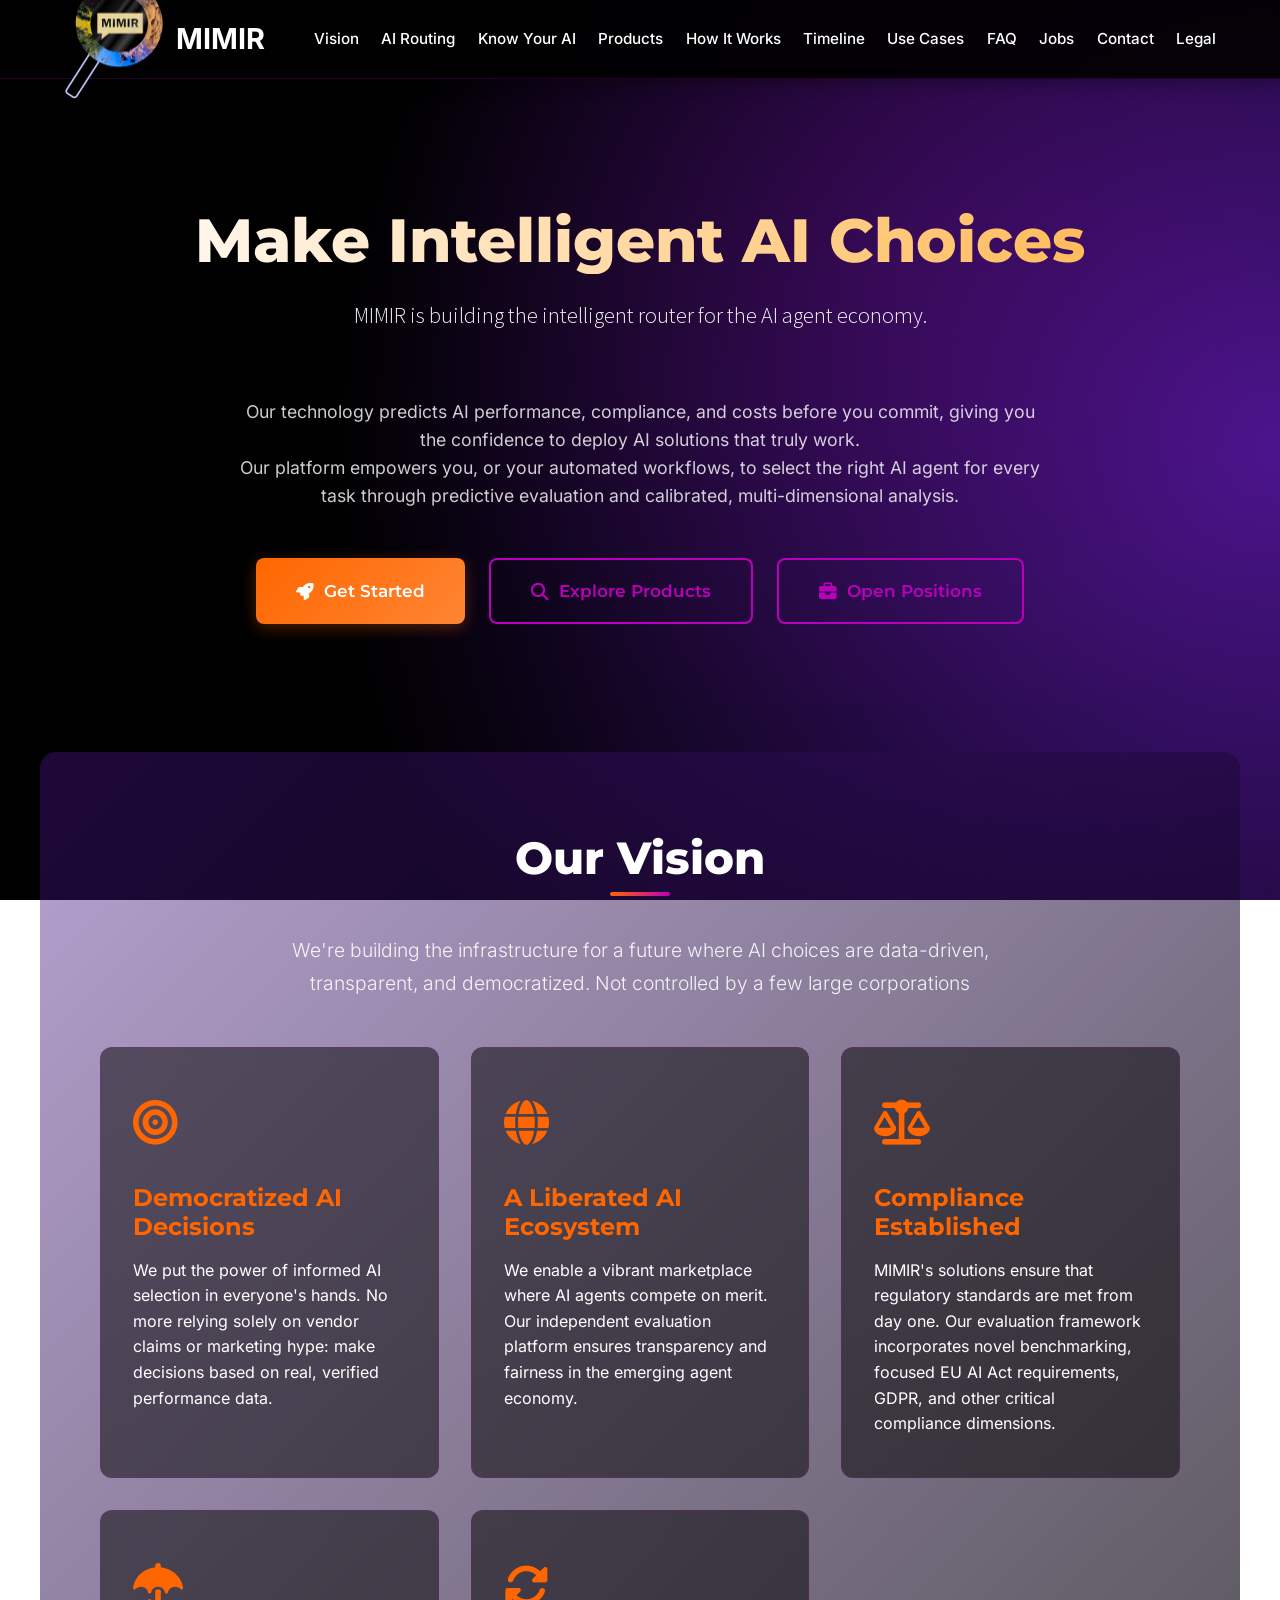
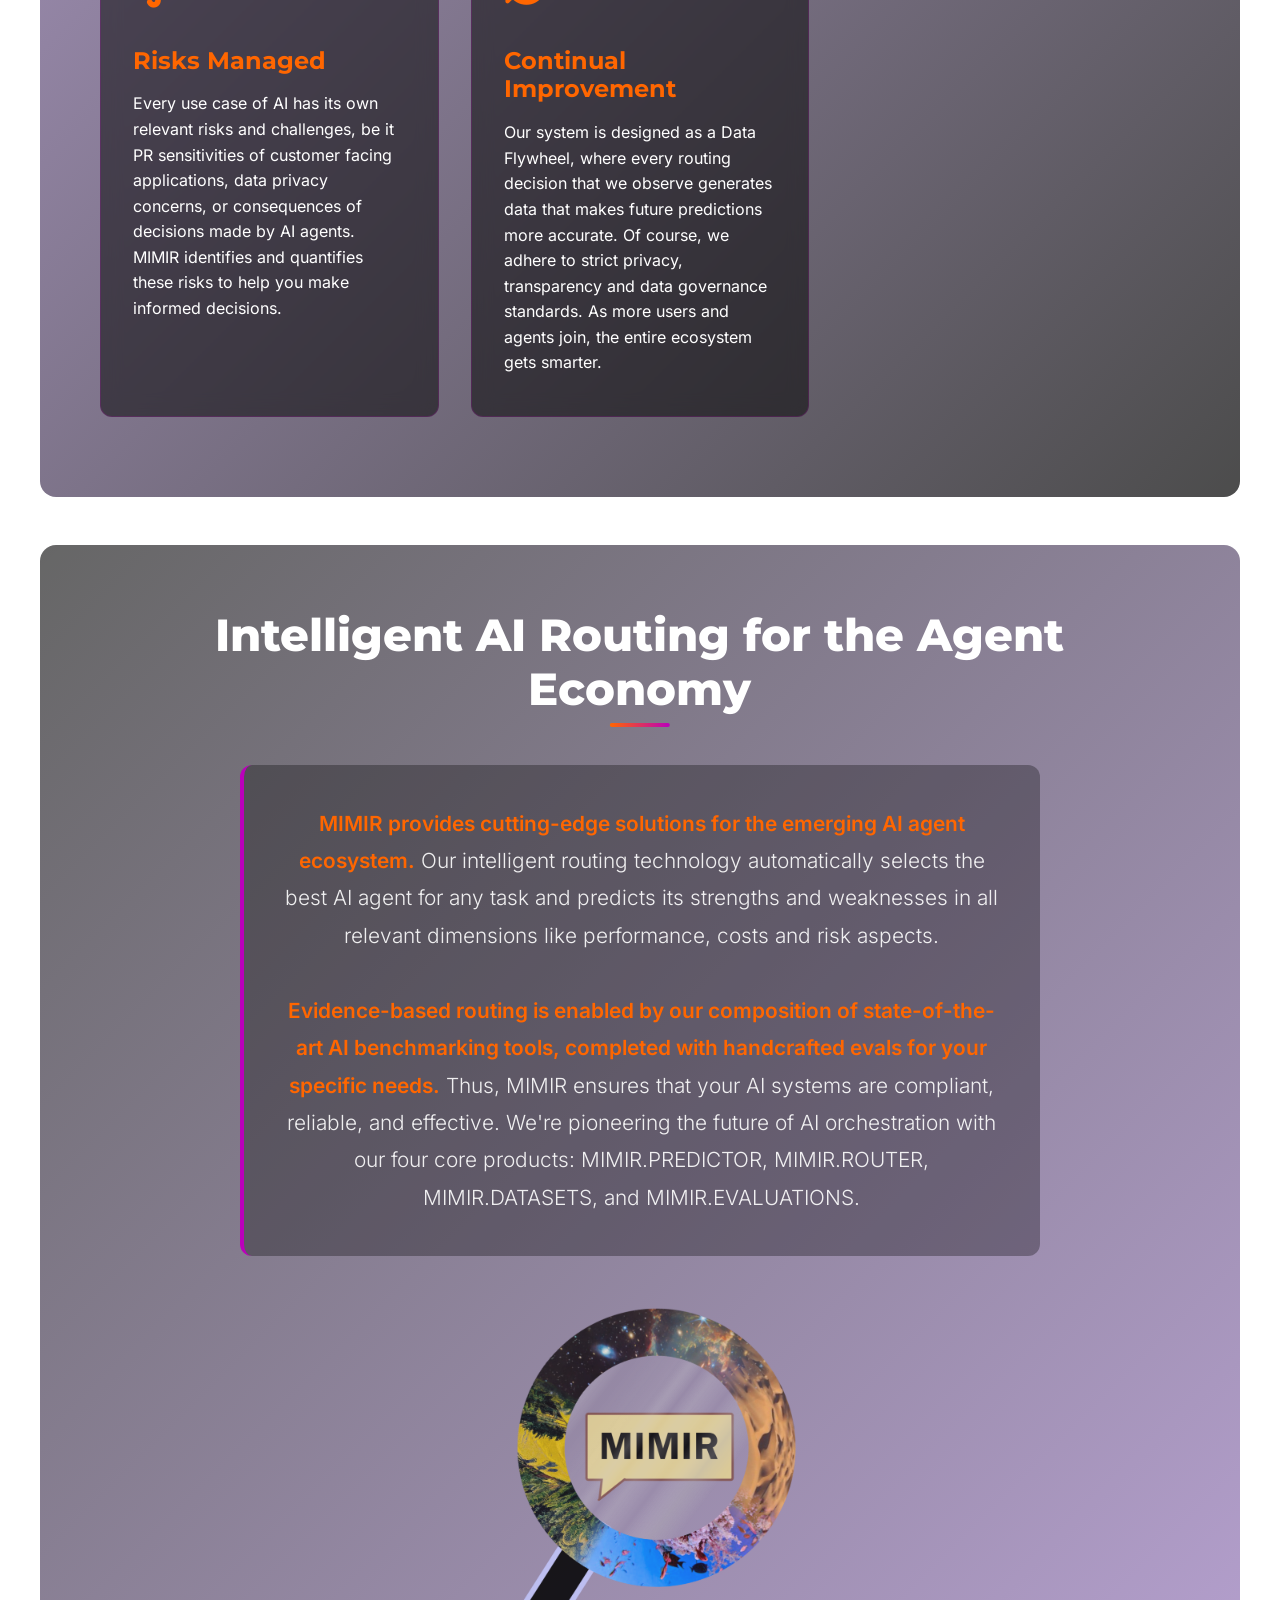
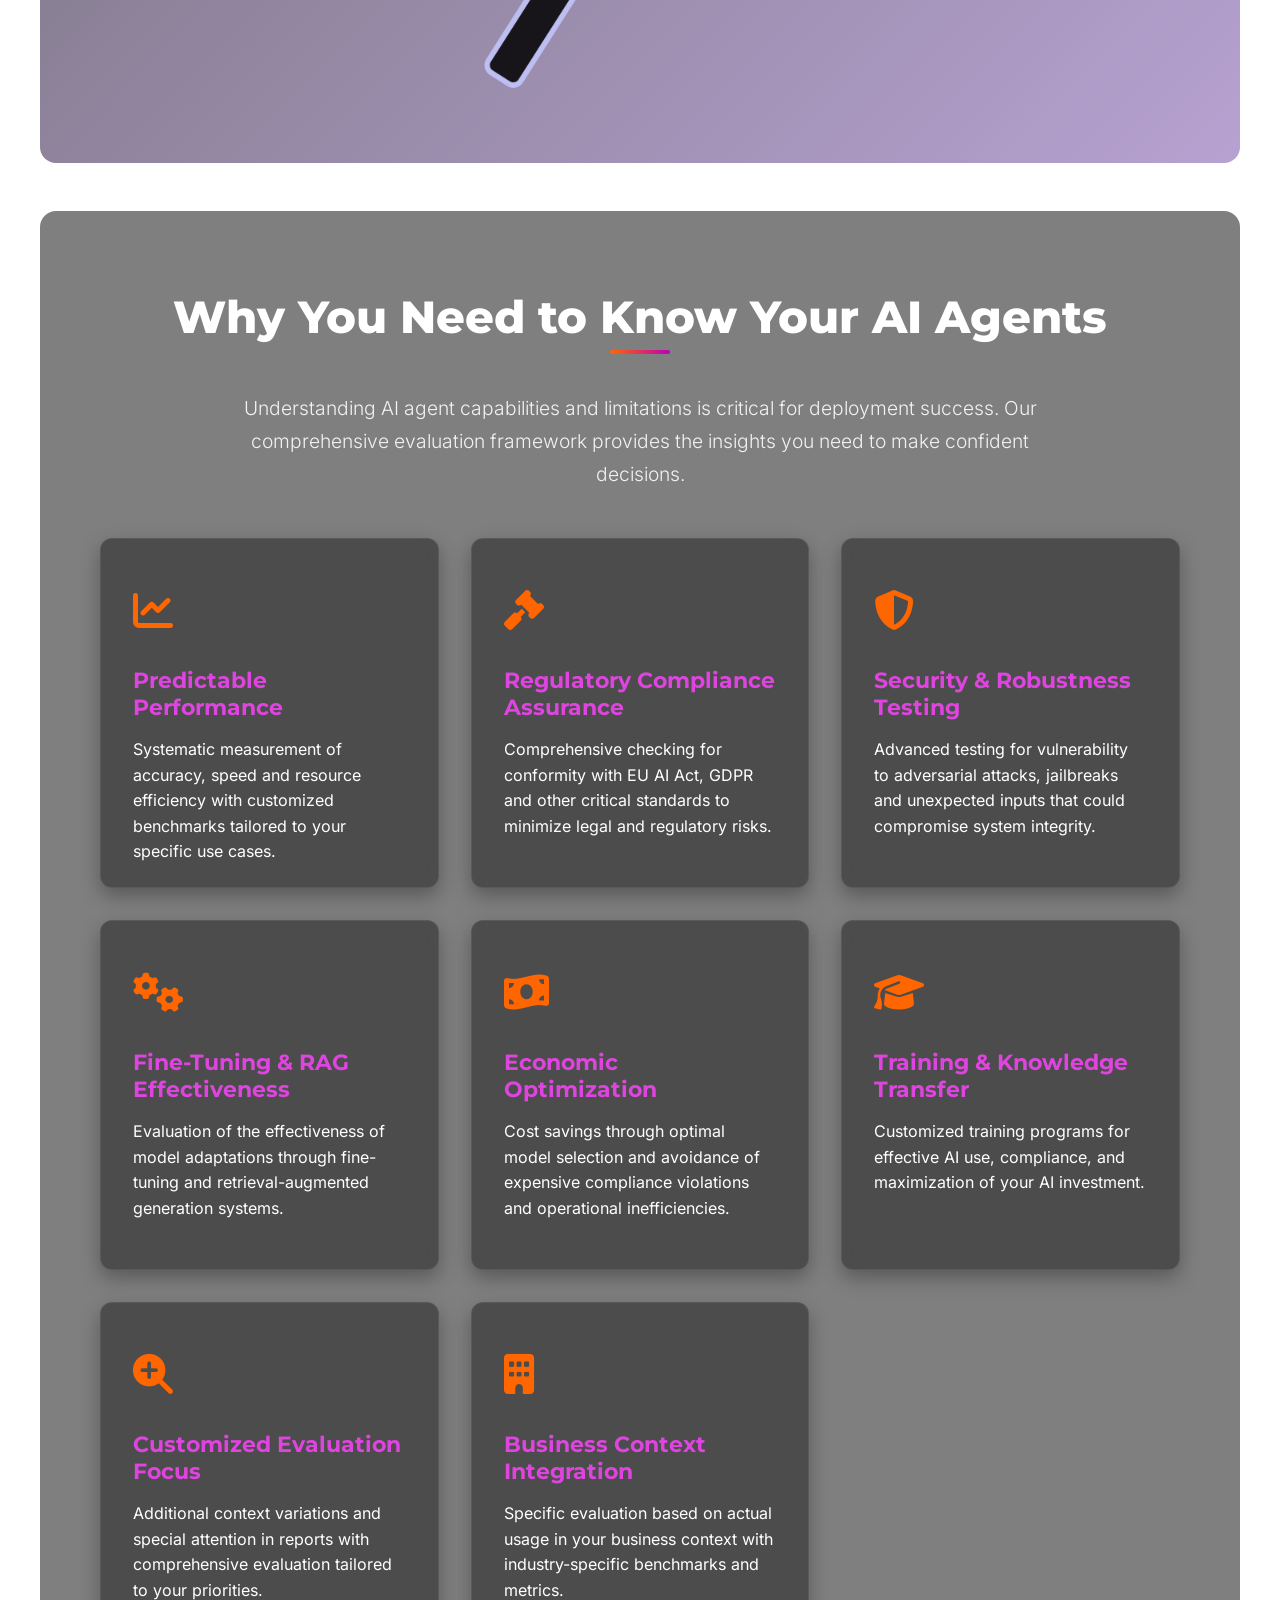
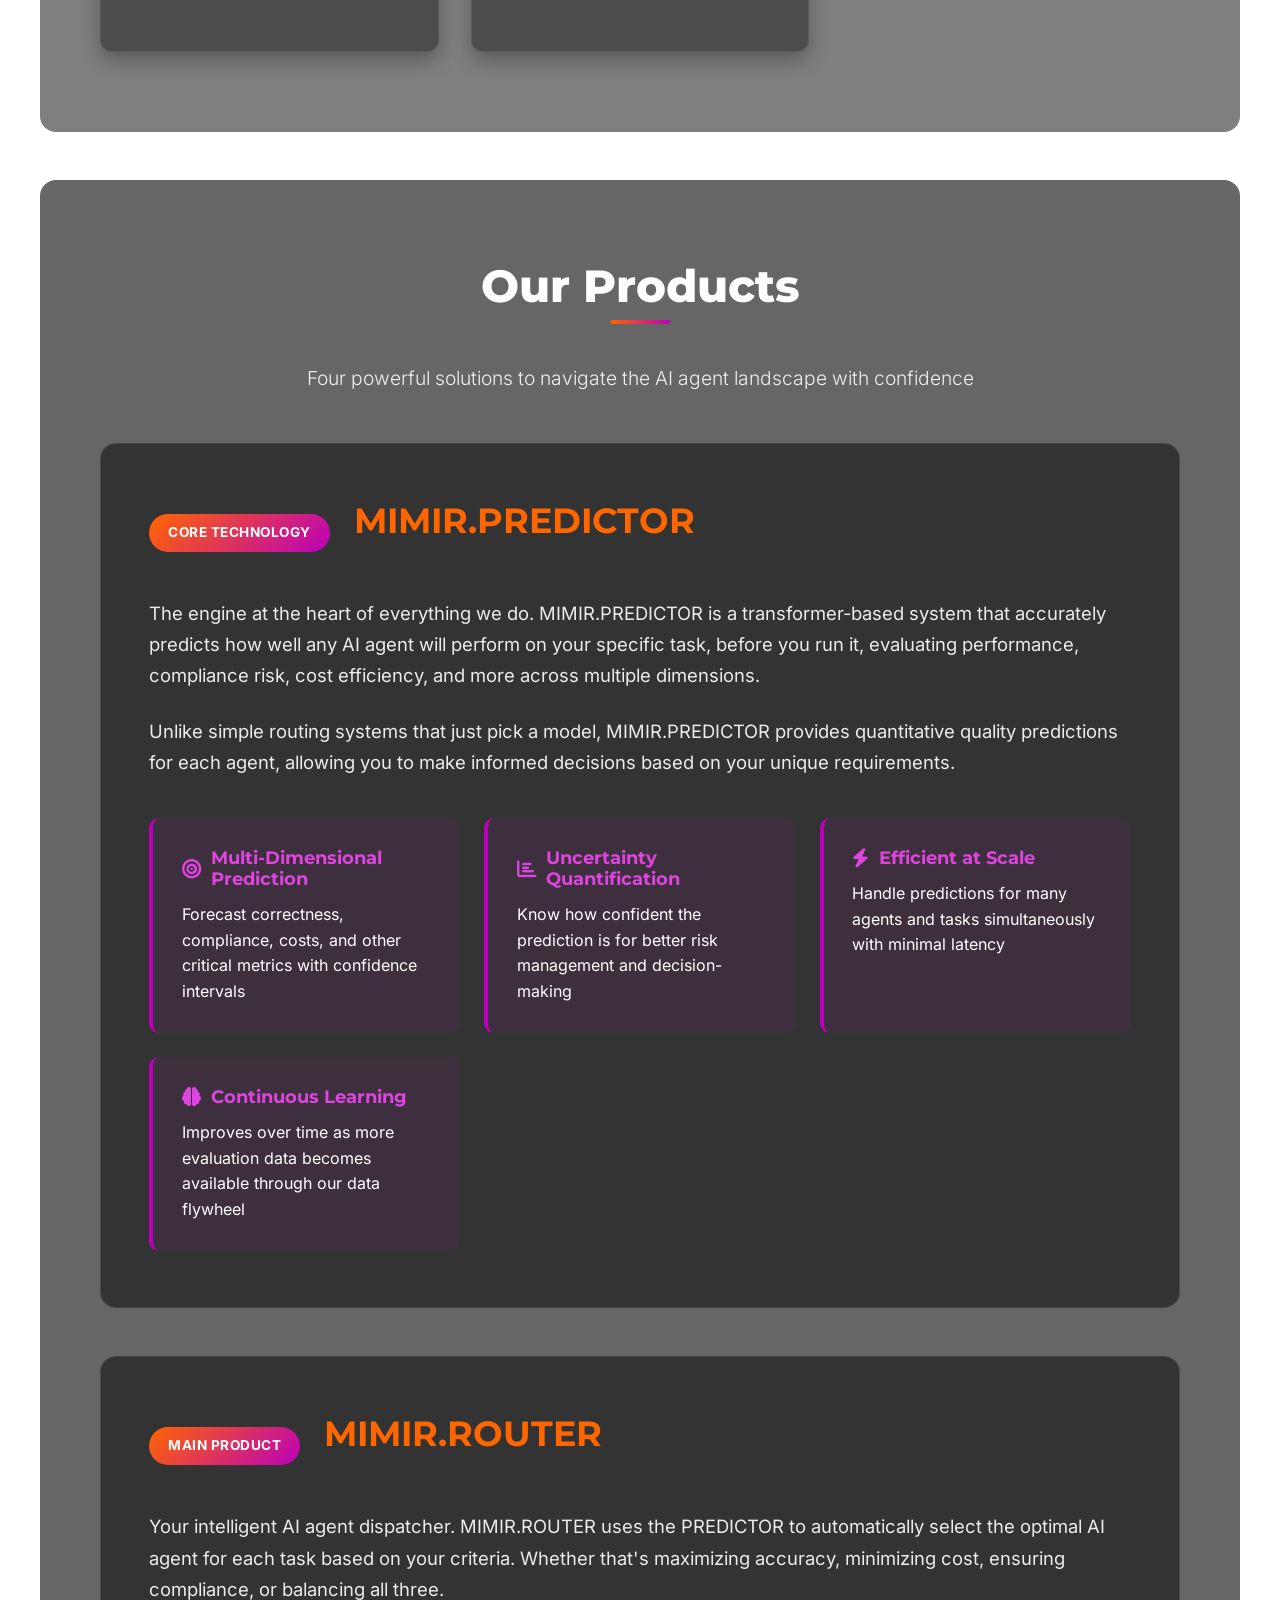
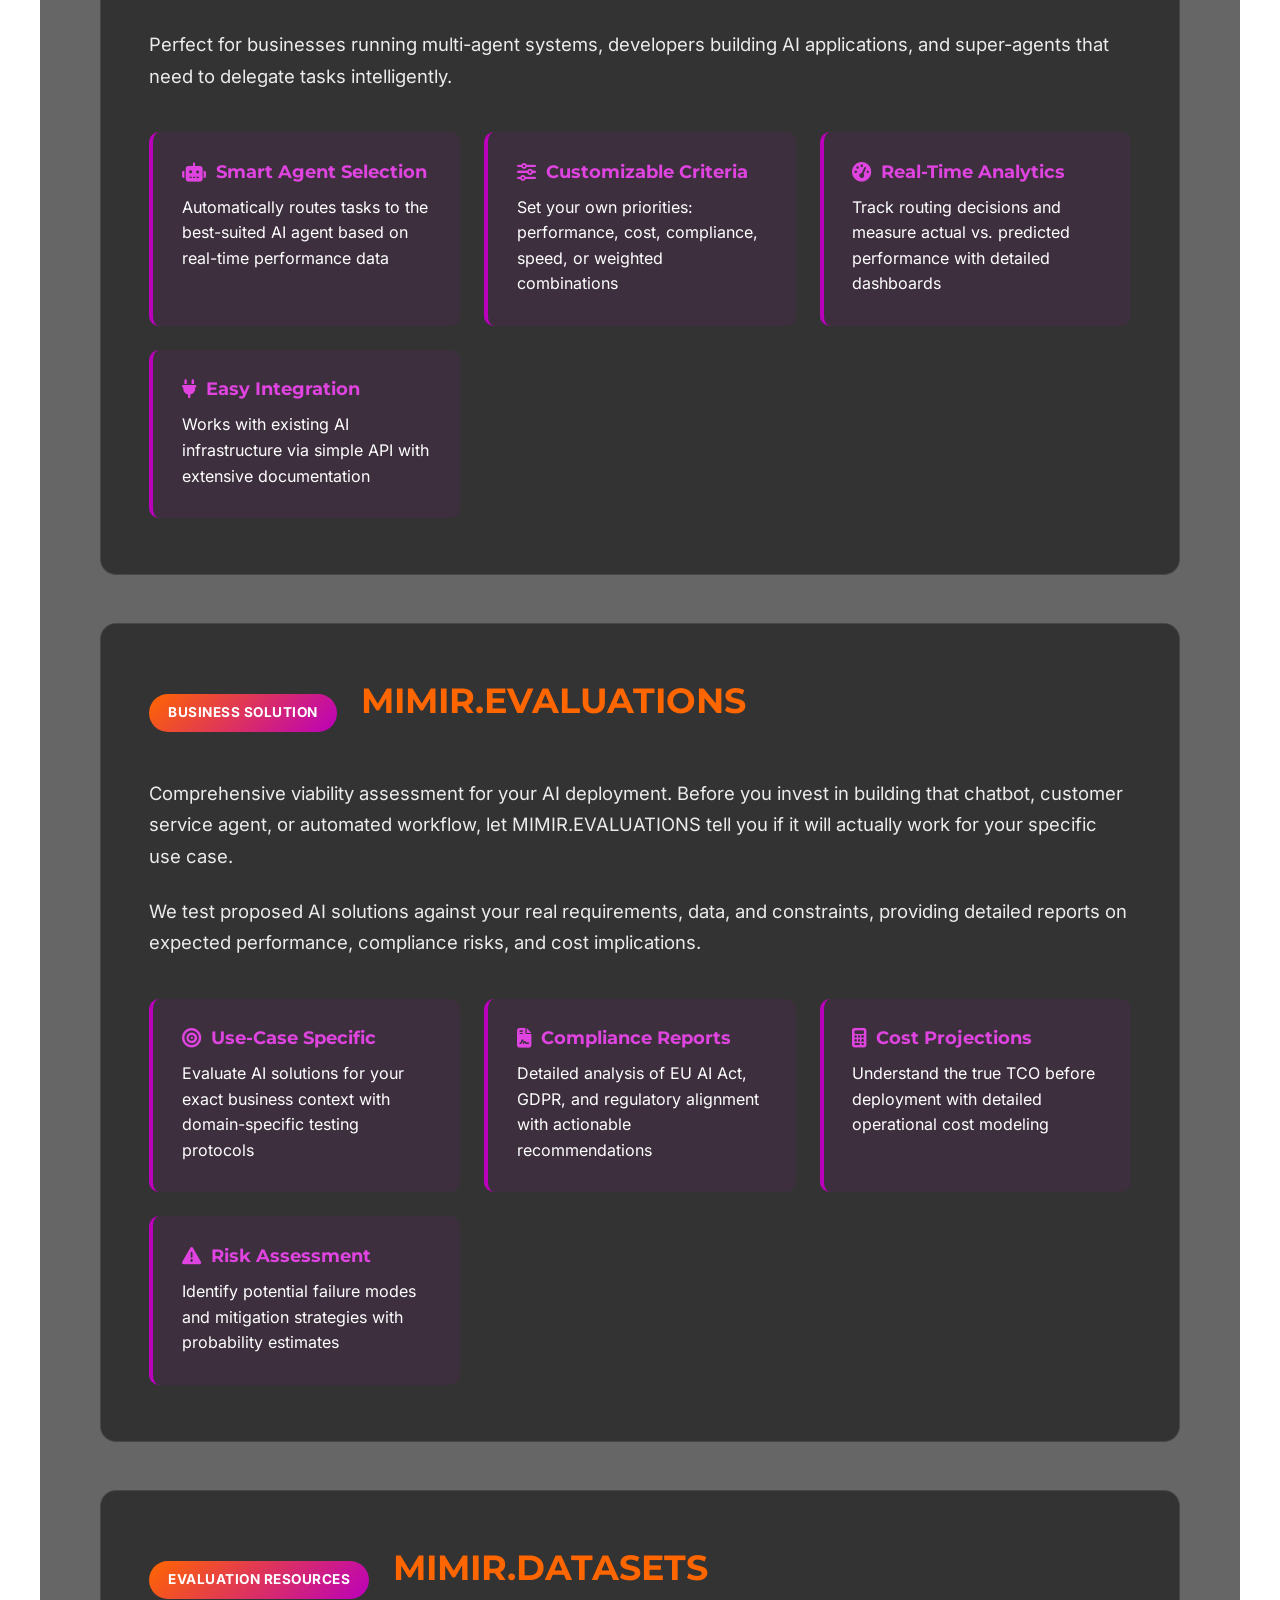
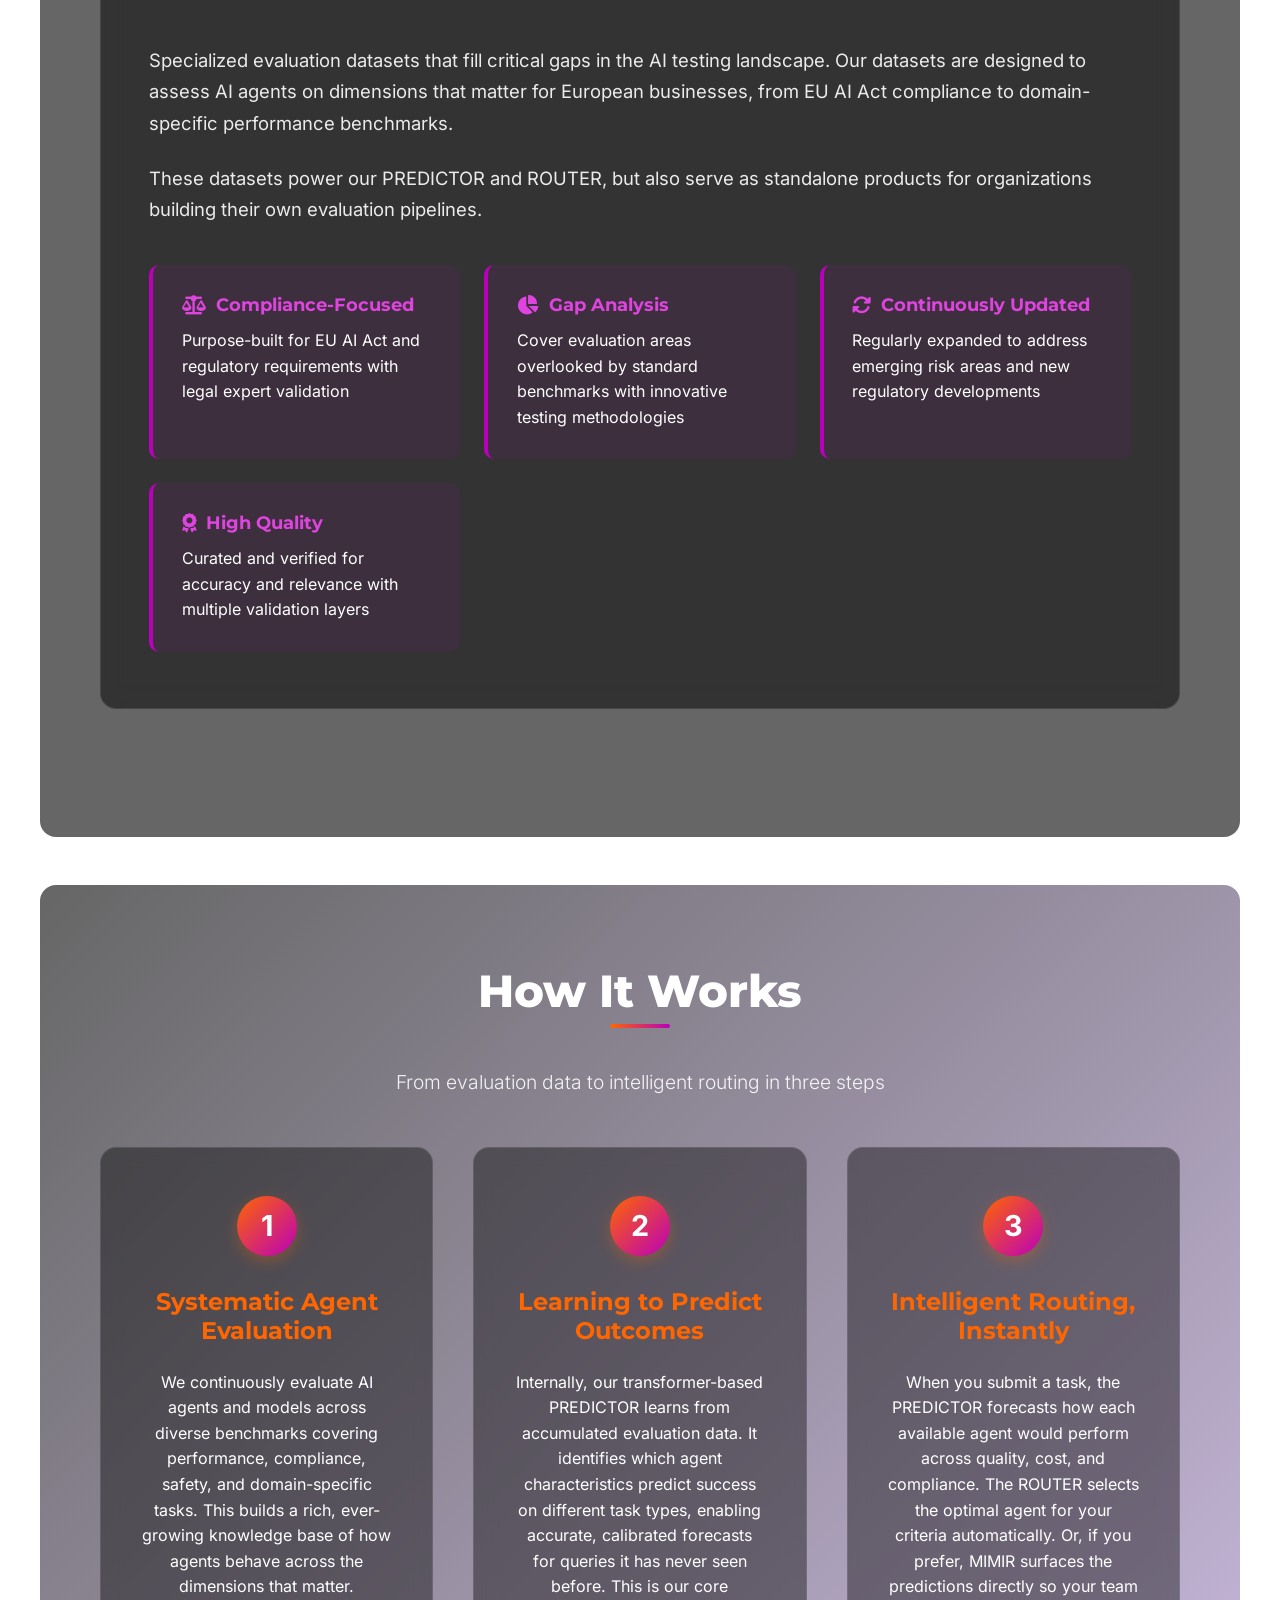
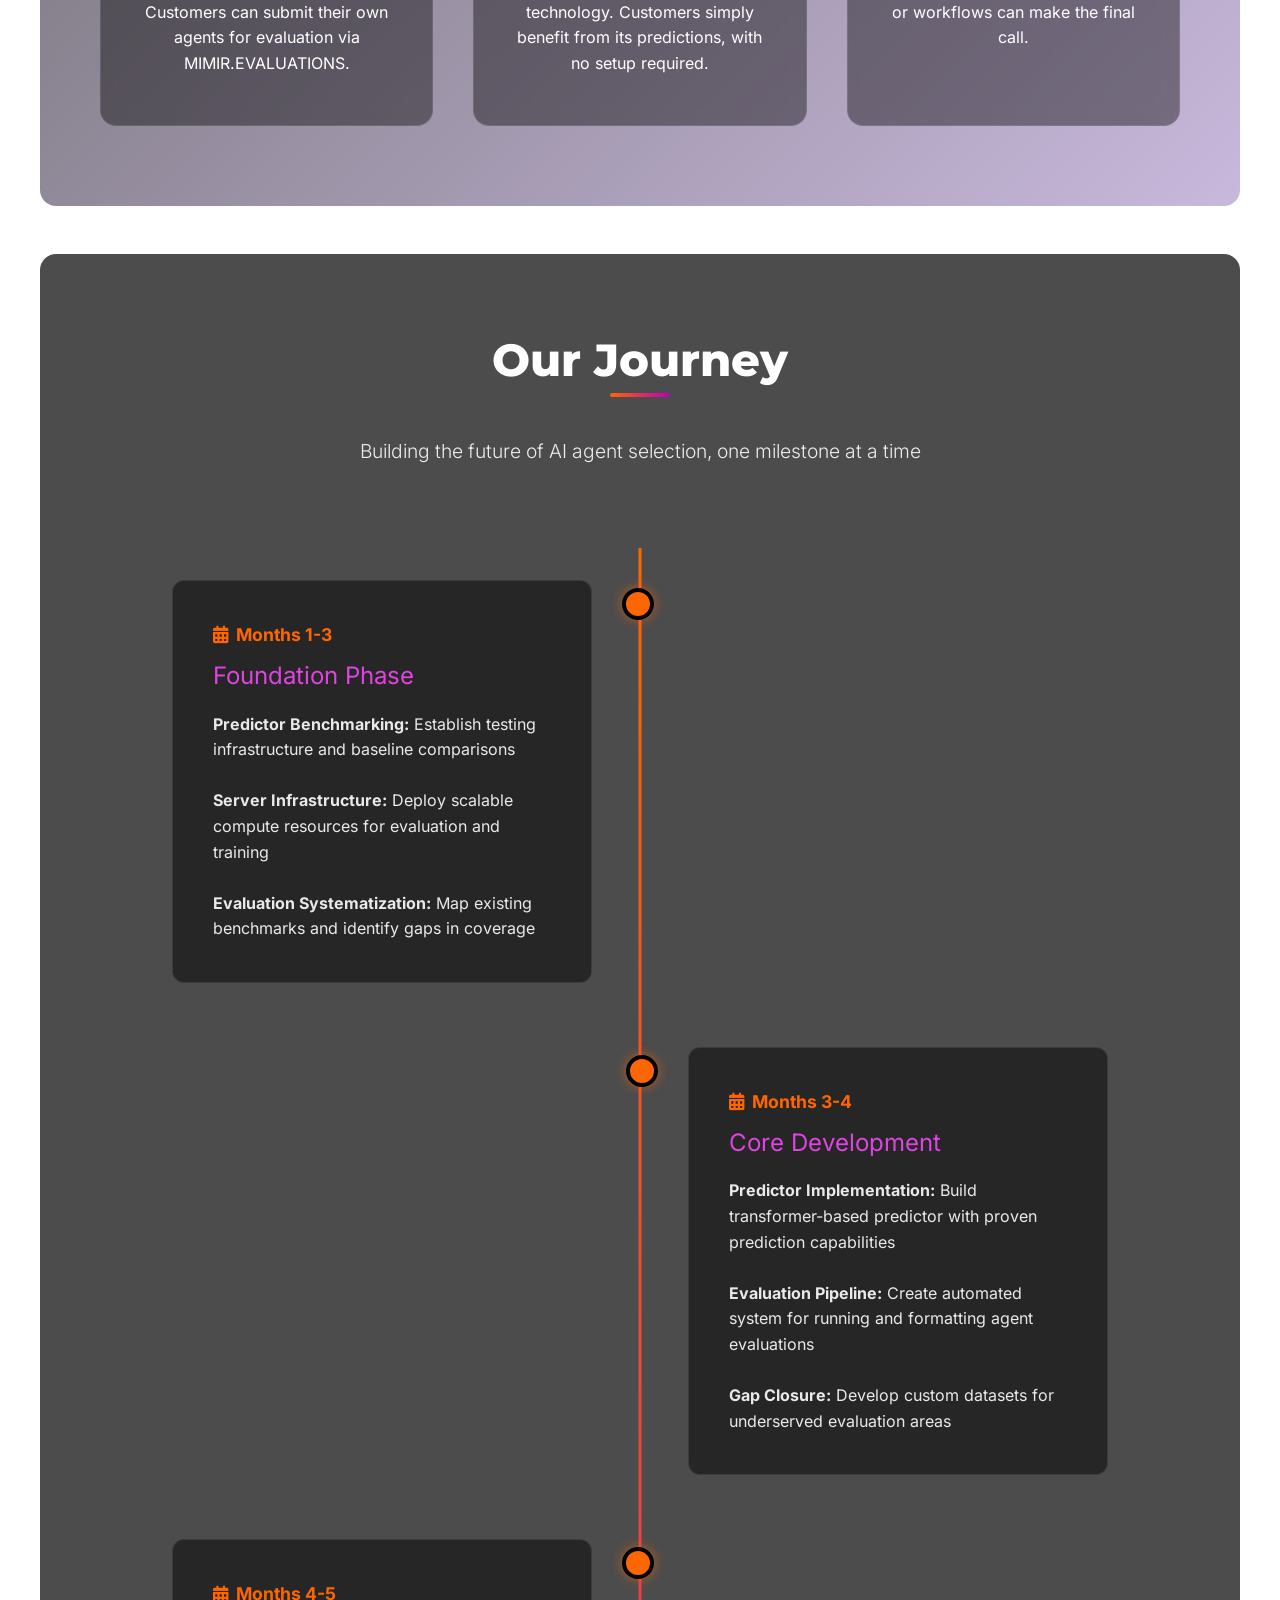
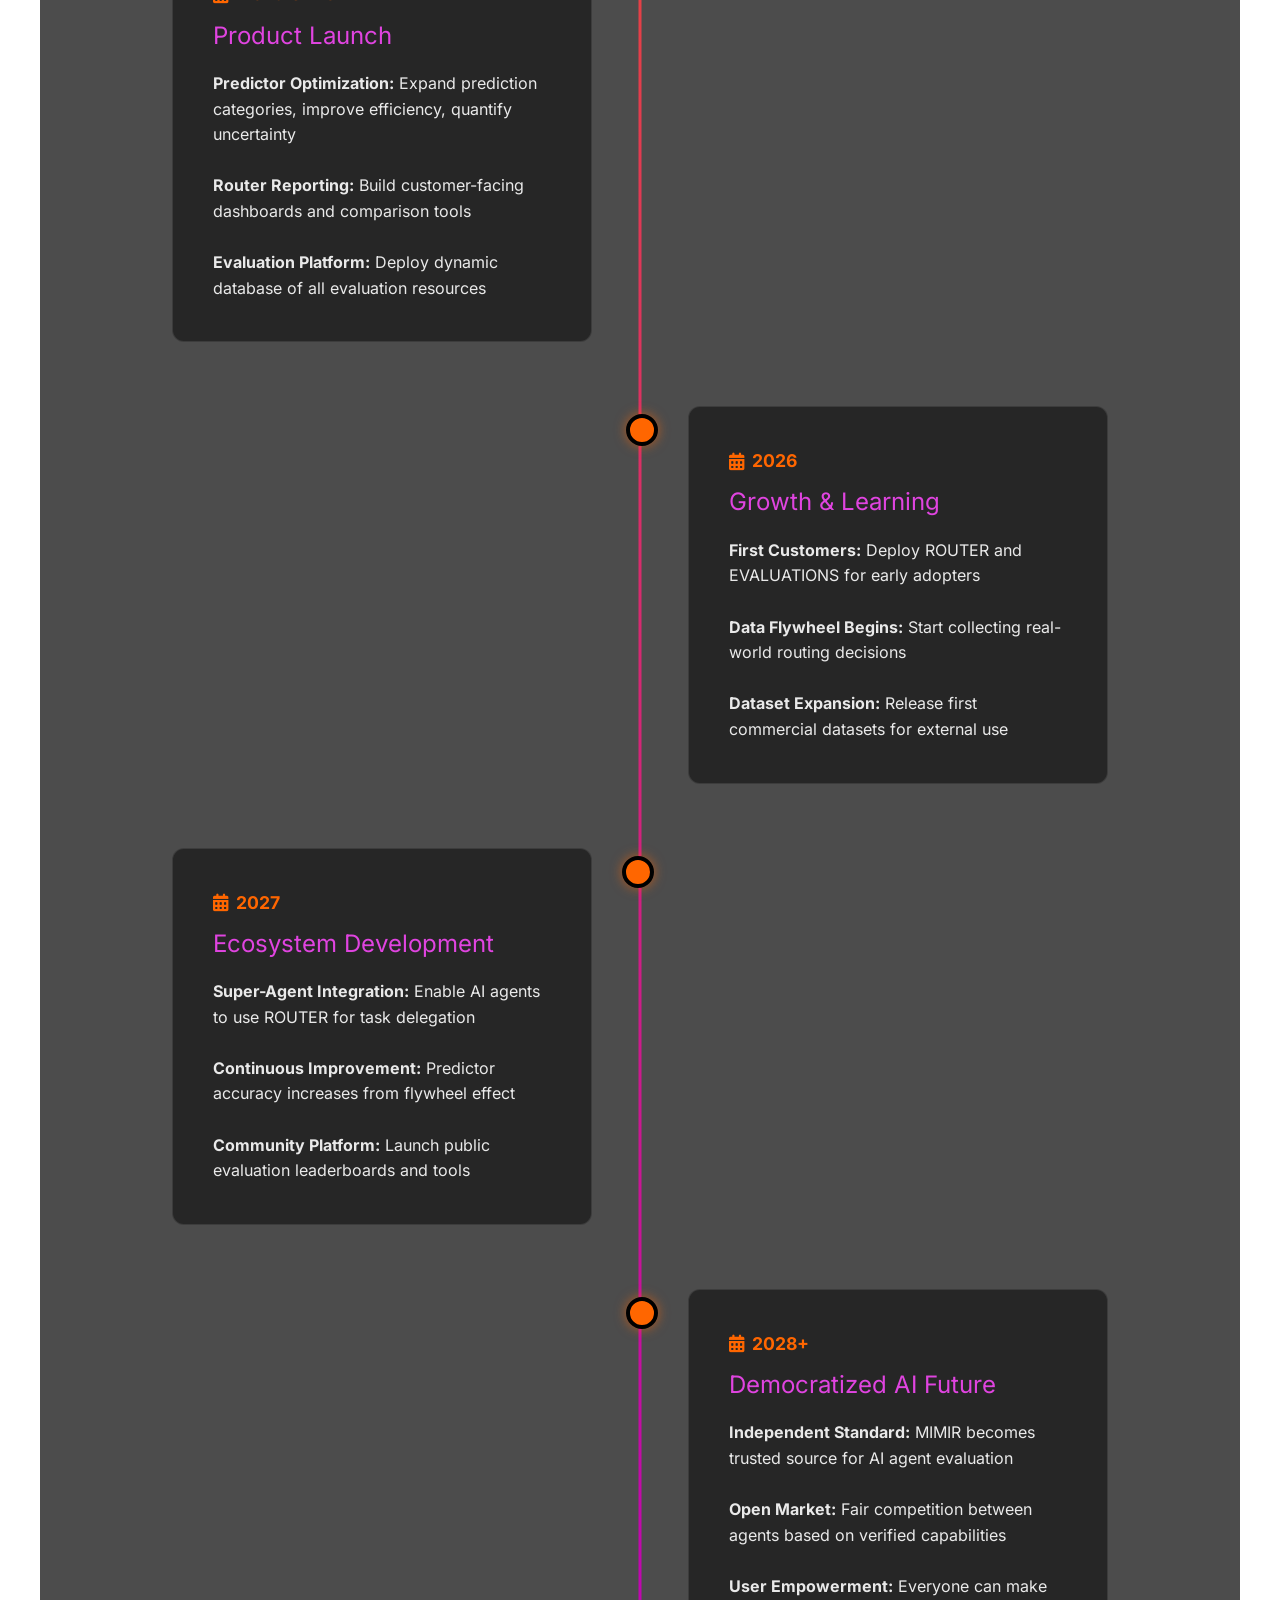
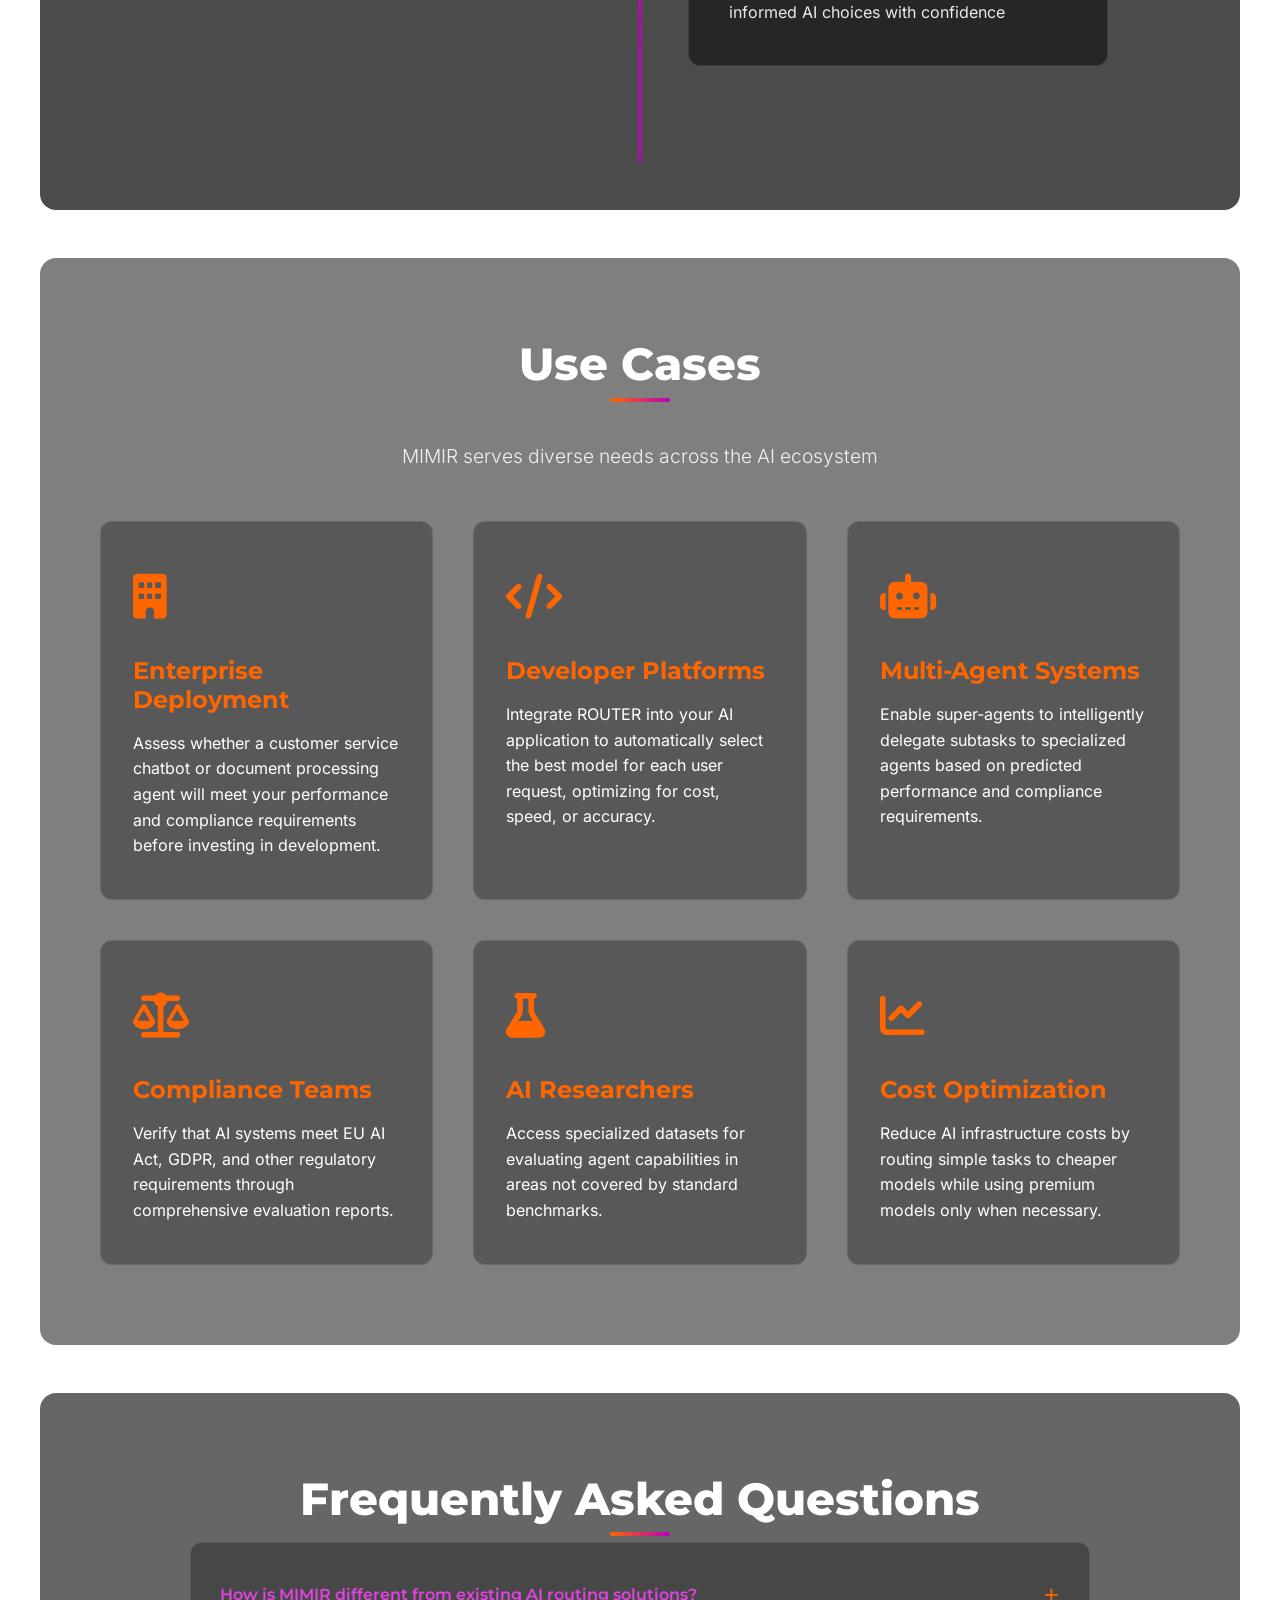
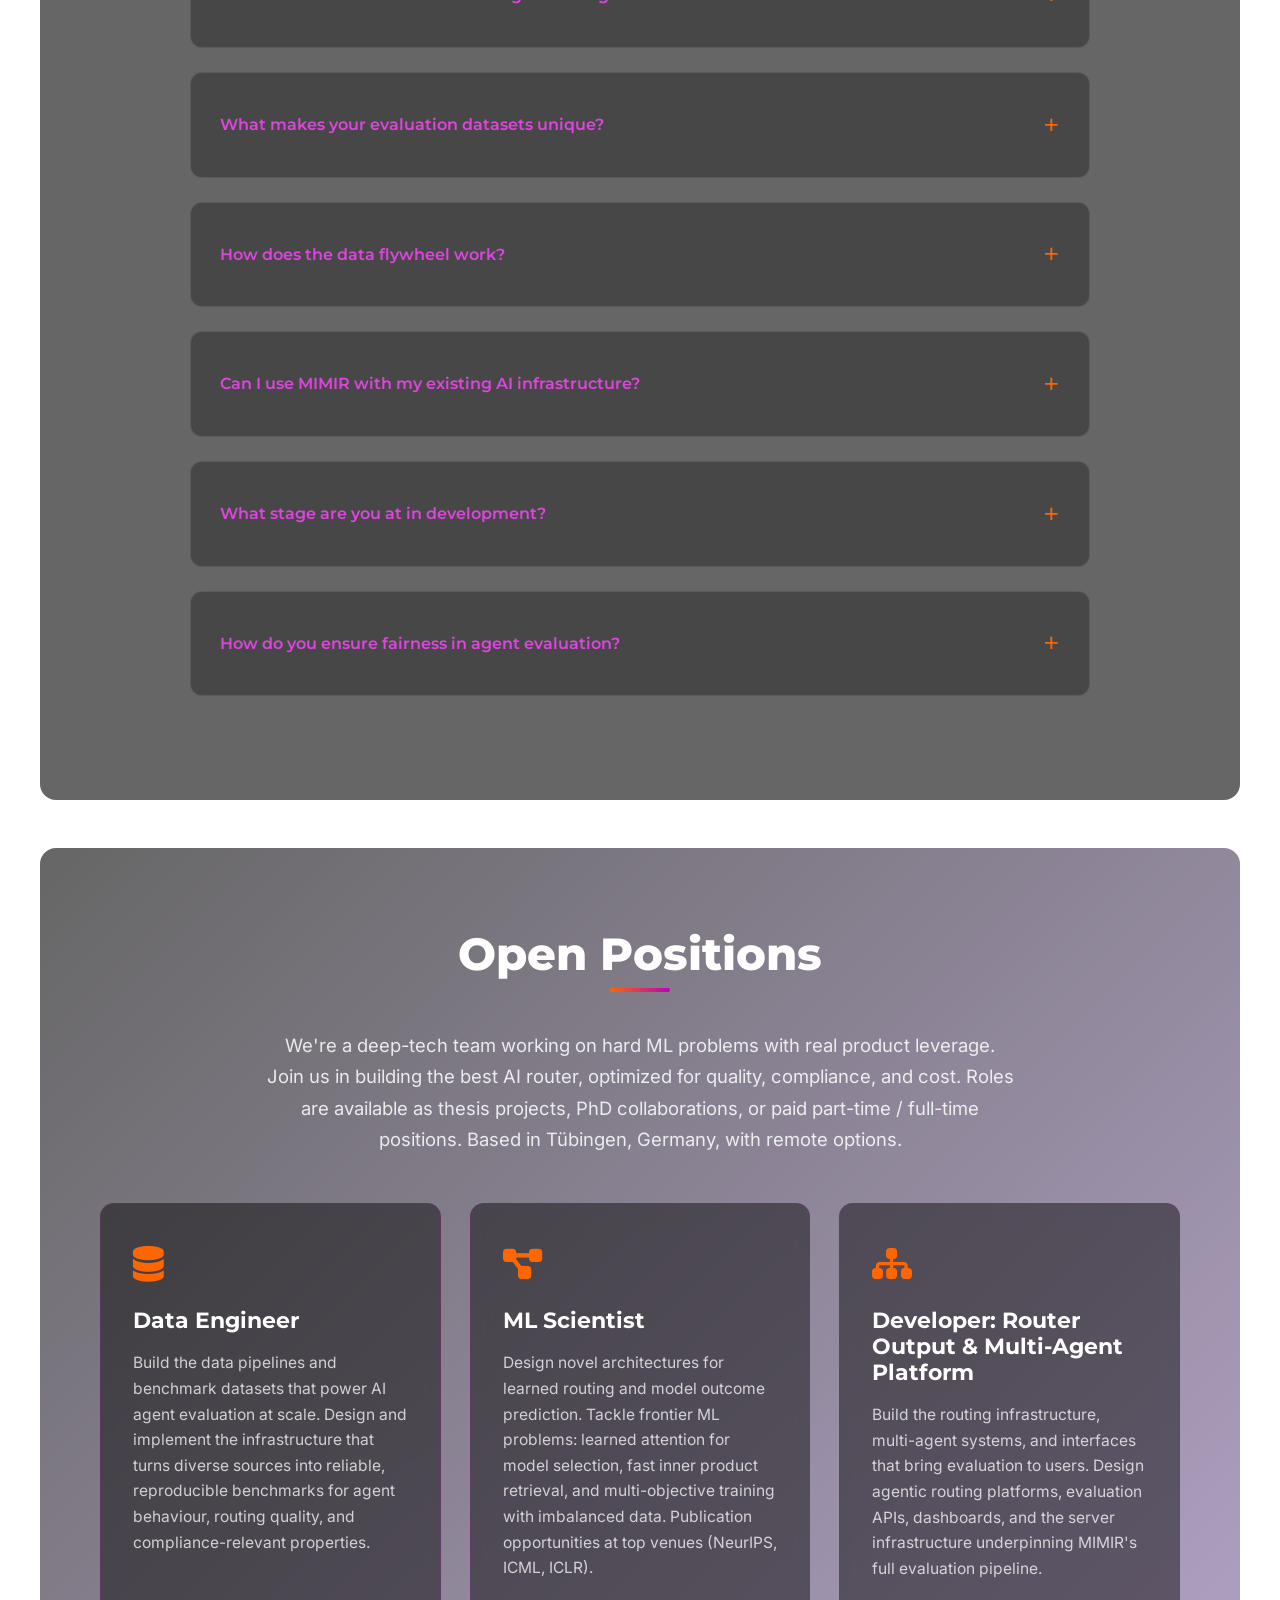
==== commit 3d557b21: "Switch to self-hosted fonts and assets, clean up old files - Replace CDN-loaded fonts (Google Fonts," ====
--- a/index.html
+++ b/index.html
@@ -4,13 +4,157 @@
     <meta charset="UTF-8">
     <meta name="viewport" content="width=device-width, initial-scale=1.0">
     <title>MIMIR - Intelligent AI Agent Routing & Evaluation</title>
-    <!-- Font Awesome Icons -->
-    <link rel="stylesheet" href="https://cdnjs.cloudflare.com/ajax/libs/font-awesome/6.4.0/css/all.min.css">
-    <!-- Google Fonts -->
-    <link rel="preconnect" href="https://fonts.googleapis.com">
-    <link rel="preconnect" href="https://fonts.gstatic.com" crossorigin>
-    <link href="https://fonts.googleapis.com/css2?family=Inter:wght@300;400;500;600;700&family=Montserrat:wght@400;500;600;700;800&family=Source+Sans+Pro:wght@300;400;600;700&display=swap" rel="stylesheet">
+    <!-- Self‑hosted Font Awesome -->
+    <link rel="stylesheet" href="css/fontawesome.min.css">
+    <link rel="icon" type="image/x-icon" href="/favicon.ico">
     <style>
+        /* ----- Self‑hosted fonts (static weights, same as original) ----- */
+        /* Font Awesome */
+        @font-face {
+            font-family: 'Font Awesome 6 Free';
+            font-style: normal;
+            font-weight: 900;
+            font-display: block;
+            src: url('webfonts/fa-solid-900.woff2') format('woff2');
+        }
+        @font-face {
+            font-family: 'Font Awesome 6 Free';
+            font-style: normal;
+            font-weight: 400;
+            font-display: block;
+            src: url('webfonts/fa-regular-400.woff2') format('woff2');
+        }
+        @font-face {
+            font-family: 'Font Awesome 6 Brands';
+            font-style: normal;
+            font-weight: 400;
+            font-display: block;
+            src: url('webfonts/fa-brands-400.woff2') format('woff2');
+        }
+        @font-face {
+            font-family: 'Font Awesome 6 Free';
+            font-style: normal;
+            font-weight: 400;
+            font-display: block;
+            src: url('webfonts/fa-v4compatibility.woff2') format('woff2');
+        }
+
+        /* Inter – static weights */
+        @font-face {
+            font-family: 'Inter';
+            font-style: normal;
+            font-weight: 300;
+            font-display: swap;
+            src: url('fonts/inter-300.woff2') format('woff2');
+        }
+        @font-face {
+            font-family: 'Inter';
+            font-style: normal;
+            font-weight: 400;
+            font-display: swap;
+            src: url('fonts/inter-400.woff2') format('woff2');
+        }
+        @font-face {
+            font-family: 'Inter';
+            font-style: normal;
+            font-weight: 500;
+            font-display: swap;
+            src: url('fonts/inter-500.woff2') format('woff2');
+        }
+        @font-face {
+            font-family: 'Inter';
+            font-style: normal;
+            font-weight: 600;
+            font-display: swap;
+            src: url('fonts/inter-600.woff2') format('woff2');
+        }
+        @font-face {
+            font-family: 'Inter';
+            font-style: normal;
+            font-weight: 700;
+            font-display: swap;
+            src: url('fonts/inter-700.woff2') format('woff2');
+        }
+
+        /* Montserrat – static weights */
+        @font-face {
+            font-family: 'Montserrat';
+            font-style: normal;
+            font-weight: 400;
+            font-display: swap;
+            src: url('fonts/montserrat-400.woff2') format('woff2');
+        }
+        @font-face {
+            font-family: 'Montserrat';
+            font-style: normal;
+            font-weight: 500;
+            font-display: swap;
+            src: url('fonts/montserrat-500.woff2') format('woff2');
+        }
+        @font-face {
+            font-family: 'Montserrat';
+            font-style: normal;
+            font-weight: 600;
+            font-display: swap;
+            src: url('fonts/montserrat-600.woff2') format('woff2');
+        }
+        @font-face {
+            font-family: 'Montserrat';
+            font-style: normal;
+            font-weight: 700;
+            font-display: swap;
+            src: url('fonts/montserrat-700.woff2') format('woff2');
+        }
+        @font-face {
+            font-family: 'Montserrat';
+            font-style: normal;
+            font-weight: 800;
+            font-display: swap;
+            src: url('fonts/montserrat-800.woff2') format('woff2');
+        }
+
+        /* Source Sans Pro – static weights */
+        @font-face {
+            font-family: 'Source Sans Pro';
+            font-style: normal;
+            font-weight: 300;
+            font-display: swap;
+            src: url('fonts/source-sans-300.woff2') format('woff2');
+        }
+        @font-face {
+            font-family: 'Source Sans Pro';
+            font-style: normal;
+            font-weight: 400;
+            font-display: swap;
+            src: url('fonts/source-sans-400.woff2') format('woff2');
+        }
+        @font-face {
+            font-family: 'Source Sans Pro';
+            font-style: normal;
+            font-weight: 600;
+            font-display: swap;
+            src: url('fonts/source-sans-600.woff2') format('woff2');
+        }
+        @font-face {
+            font-family: 'Source Sans Pro';
+            font-style: normal;
+            font-weight: 700;
+            font-display: swap;
+            src: url('fonts/source-sans-700.woff2') format('woff2');
+        }
+
+        /* Force solid icons to use the correct font */
+        .fa-solid, .fas {
+            font-family: 'Font Awesome 6 Free';
+            font-weight: 900;
+            display: inline-block;
+            font-style: normal;
+            font-variant: normal;
+            text-rendering: auto;
+            -webkit-font-smoothing: antialiased;
+        }
+
+
         /* CSS Variables with improved color scheme */
         :root {
             --primary: #FFFFFF;
@@ -1255,7 +1399,7 @@
             <nav>
                 <a href="#" class="logo">
                     <div class="logo-image">
-                        <img src="TE_logo_0.png" alt="MIMIR Logo">
+                        <img src="MIMIR_logo.png" alt="MIMIR Logo">
                     </div>
                     <div class="logo-text">MIMIR</div>
                 </a>
@@ -1361,7 +1505,7 @@
                 <span class="highlight">Evidence-based routing is enabled by our composition of state-of-the-art AI benchmarking tools, completed with handcrafted evals for your specific needs.</span> Thus, MIMIR ensures that your AI systems are compliant, reliable, and effective. We're pioneering the future of AI orchestration with our four core products: MIMIR.PREDICTOR, MIMIR.ROUTER, MIMIR.DATASETS, and MIMIR.EVALUATIONS.
             </p>
             <div style="text-align: center; margin-top: 2.5rem;">
-                <img src="TE_logo_0.png" alt="MIMIR Logo" style="width: clamp(160px, 36%, 320px); height: auto; opacity: 0.85;">
+                <img src="MIMIR_logo.png" alt="MIMIR Logo" style="width: clamp(160px, 36%, 320px); height: auto; opacity: 0.85;">
             </div>
         </div>
     </section>
@@ -1953,8 +2097,8 @@
             <div class="jobs-contact-box">
                 <p>Interested? Send a short note about which role and project excites you most, along with a CV or link to relevant work.</p>
                 <p>
-                    <a href="/cdn-cgi/l/email-protection#a8cbc7c6dcc9cbdce8c5c1c5c1da86cec1dc" class="email-link">
-                        <i class="fas fa-envelope"></i>&nbsp; <span class="__cf_email__" data-cfemail="3e5d51504a5f5d4a7e535753574c1058574a">[email&#160;protected]</span>
+                    <a href="mailto:contact@mimir.fit" class="email-link">
+                        <i class="fas fa-envelope"></i>&nbsp; contact@mimir.fit
                     </a>
                 </p>
                 <a href="documents/mimir_open_positions.pdf" target="_blank" class="jobs-pdf-link">
@@ -1970,7 +2114,7 @@
             <h2>Get in Touch</h2>
             <div class="contact-message">
                 <p>Whether you're interested in using our products, partnering with us, joining our team, or exploring funding opportunities — we'd love to hear from you.</p>
-                <p>Email us at <a href="/cdn-cgi/l/email-protection#81e2eeeff5e0e2f5c1ece8ece8f3afe7e8f5"><span class="__cf_email__" data-cfemail="3c5f5352485d5f487c515551554e125a5548">[email&#160;protected]</span></a></p>
+                <p>Email us at <a href="mailto:contact@mimir.fit">contact@mimir.fit</a></p>
             </div>
         </div>
     </section>
@@ -1980,7 +2124,7 @@
         <div class="container">
             <h2>Legal Notice (Impressum)</h2>
             <div class="legal-content">
-                <h3>Information pursuant to § 5 TMG (German Telemedia Act)</h3>
+                <h3>Information pursuant to § 5 DDG (German Digitale-Dienste-Gesetz)</h3>
                 <p>
                     MIMIR GmbH<br>
                     Eichenweg 4<br>
@@ -1996,7 +2140,7 @@
 
                 <h3>Contact</h3>
                 <p>
-                    E-mail: <a href="/cdn-cgi/l/email-protection#31525e5f45505245715c585c58431f575845"><span class="__cf_email__" data-cfemail="2f4c40415b4e4c5b6f424642465d0149465b">[email&#160;protected]</span></a><br>
+                    E-mail: <a href="mailto:contact@mimir.fit">contact@mimir.fit</a><br>
                 </p>
                 
                 <h3>Commercial Register Entry</h3>
@@ -2009,7 +2153,13 @@
                 <h3>VAT Identification Number</h3>
                 <p>
                     VAT identification number pursuant to §27 a German Value Added Tax Act (UStG):<br>
-                    To be announced.
+                    DE460159090
+                </p>
+
+                <h3>Privacy Policy</h3>
+                <p>
+                    Information on how we handle personal data can be found in our
+                    <a href="documents/privacy.html">Privacy Policy</a>.
                 </p>
             </div>
         </div>
@@ -2042,12 +2192,13 @@
                         <li><a href="#faq"><i class="fas fa-chevron-right"></i> FAQ</a></li>
                         <li><a href="#jobs"><i class="fas fa-chevron-right"></i> Jobs</a></li>
                         <li><a href="#legal"><i class="fas fa-chevron-right"></i> Legal Notice</a></li>
+                        <li><a href="documents/privacy.html"><i class="fas fa-chevron-right"></i> Privacy Policy</a></li>
                     </ul>
                 </div>
                 <div class="footer-column">
                     <h3>Contact</h3>
                     <ul>
-                        <li><a href="/cdn-cgi/l/email-protection#2c45424a436c414541455e024d45"><i class="fas fa-envelope"></i> <span class="__cf_email__" data-cfemail="1a73747c755a7773777368347b73">[email&#160;protected]</span></a></li>
+                        <li><a href="mailto:contact@mimir.fit"><i class="fas fa-envelope"></i> contact@mimir.fit</a></li>
                         <li><i class="fas fa-map-marker-alt"></i> Tübingen, Germany</li>
                     </ul>
                 </div>
@@ -2059,7 +2210,7 @@
     </footer>
     
     <!-- JavaScript -->
-    <script data-cfasync="false" src="/cdn-cgi/scripts/5c5dd728/cloudflare-static/email-decode.min.js"></script><script data-cfasync="false" src="/cdn-cgi/scripts/5c5dd728/cloudflare-static/email-decode.min.js"></script><script>
+    <script>
         // Mobile menu toggle
         document.getElementById('menuToggle').addEventListener('click', function() {
             document.getElementById('navLinks').classList.toggle('active');
@@ -2103,13 +2254,6 @@
                 }
             });
         });
-        
-        // Smooth scrolling for anchor links
-        document.querySelectorAll('a[href^="#"]').forEach(anchor => {
-            anchor.addEventListener('click', function (e) {
-                e.preventDefault();
-                const target = document.querySelector(this.getAttribute('href'));
-                if (target) {
-                    target.scrollIntoView({
-                        behavior: 'smooth',
-                        block: 'st+    </script>
+</body>
+</html>
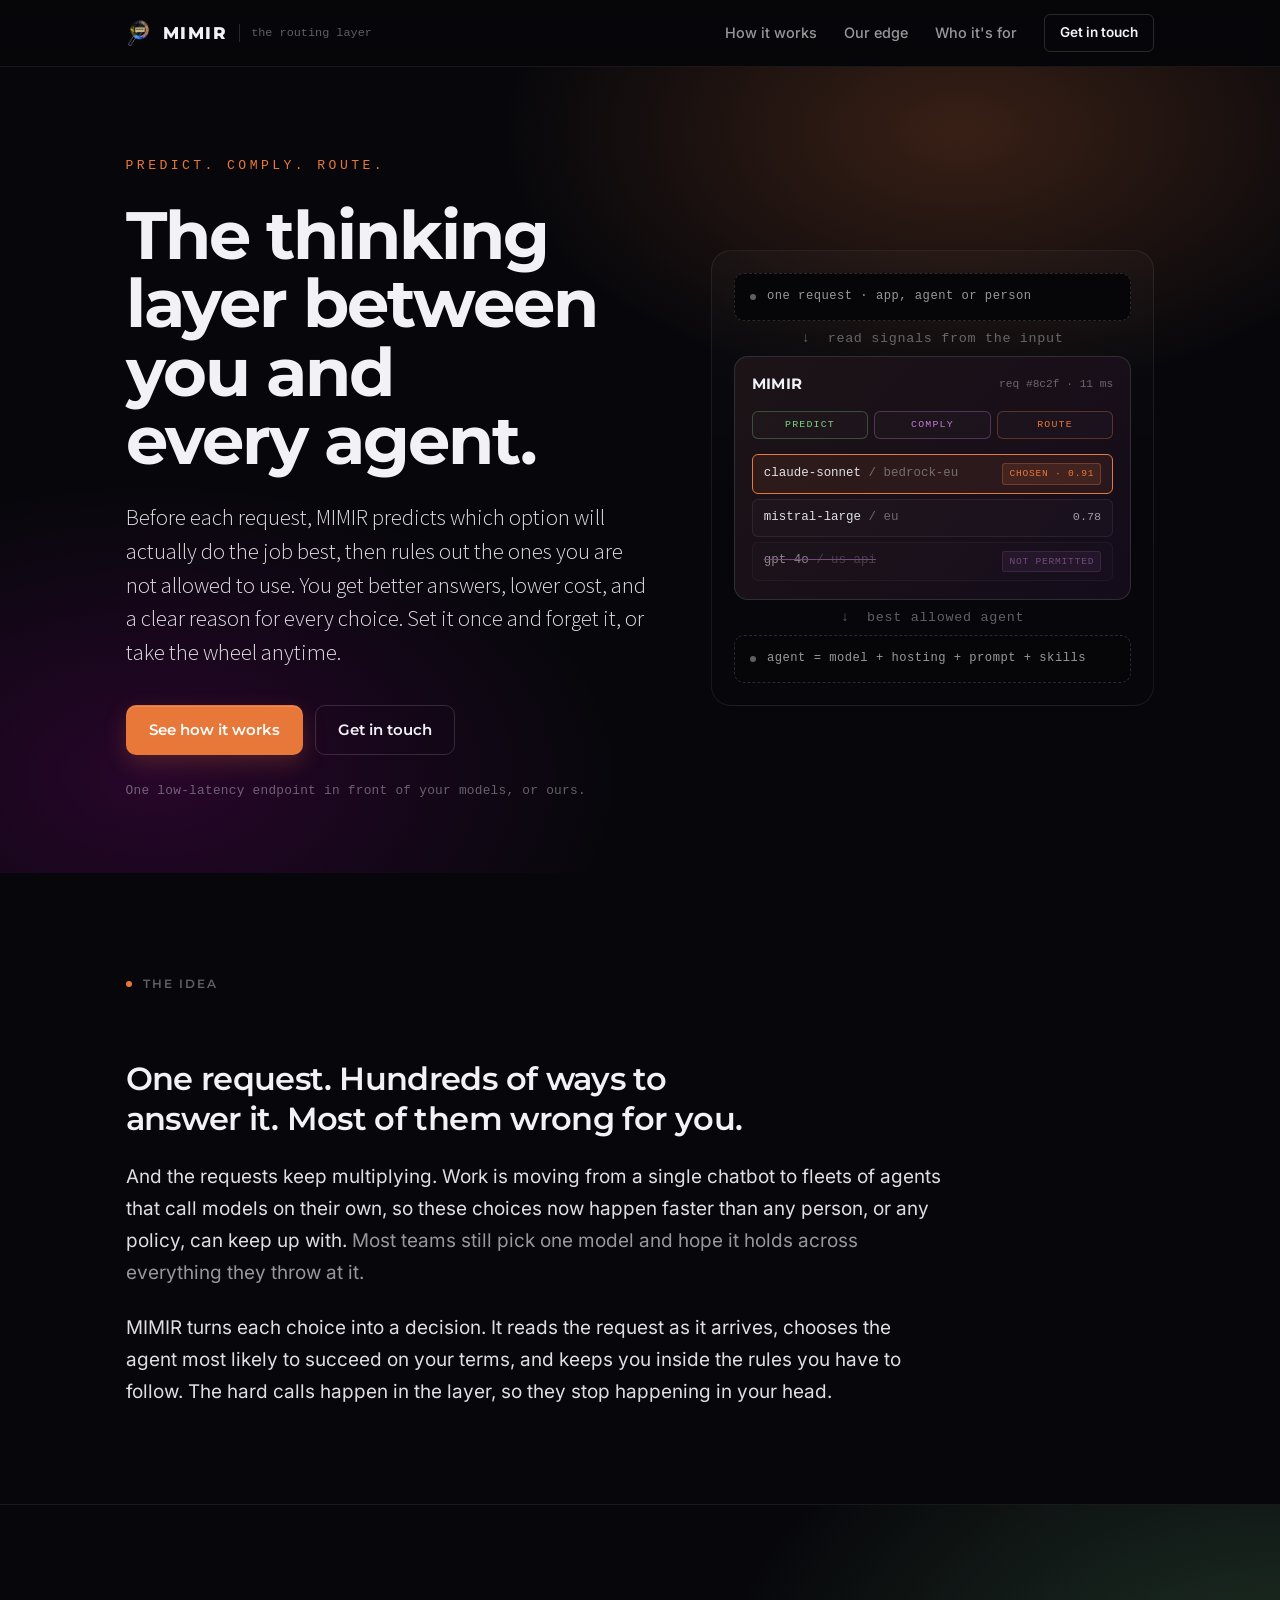
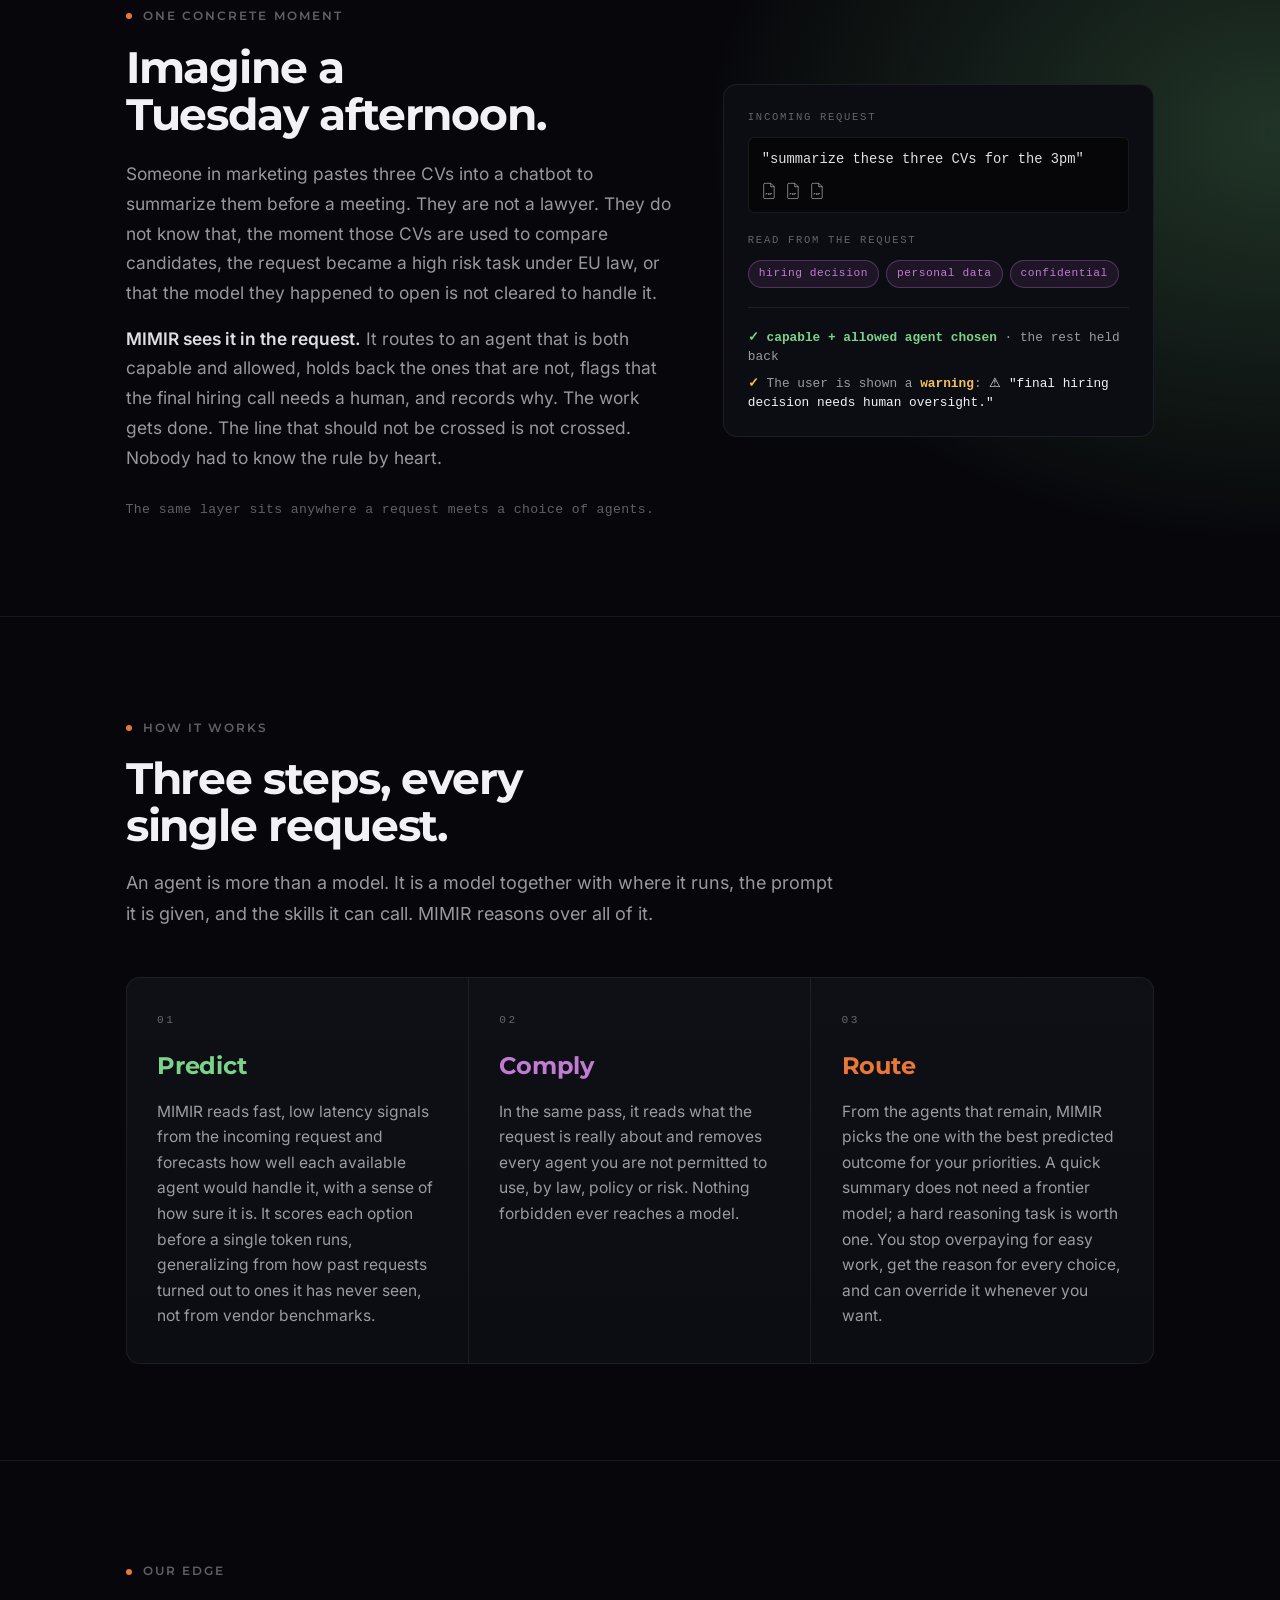
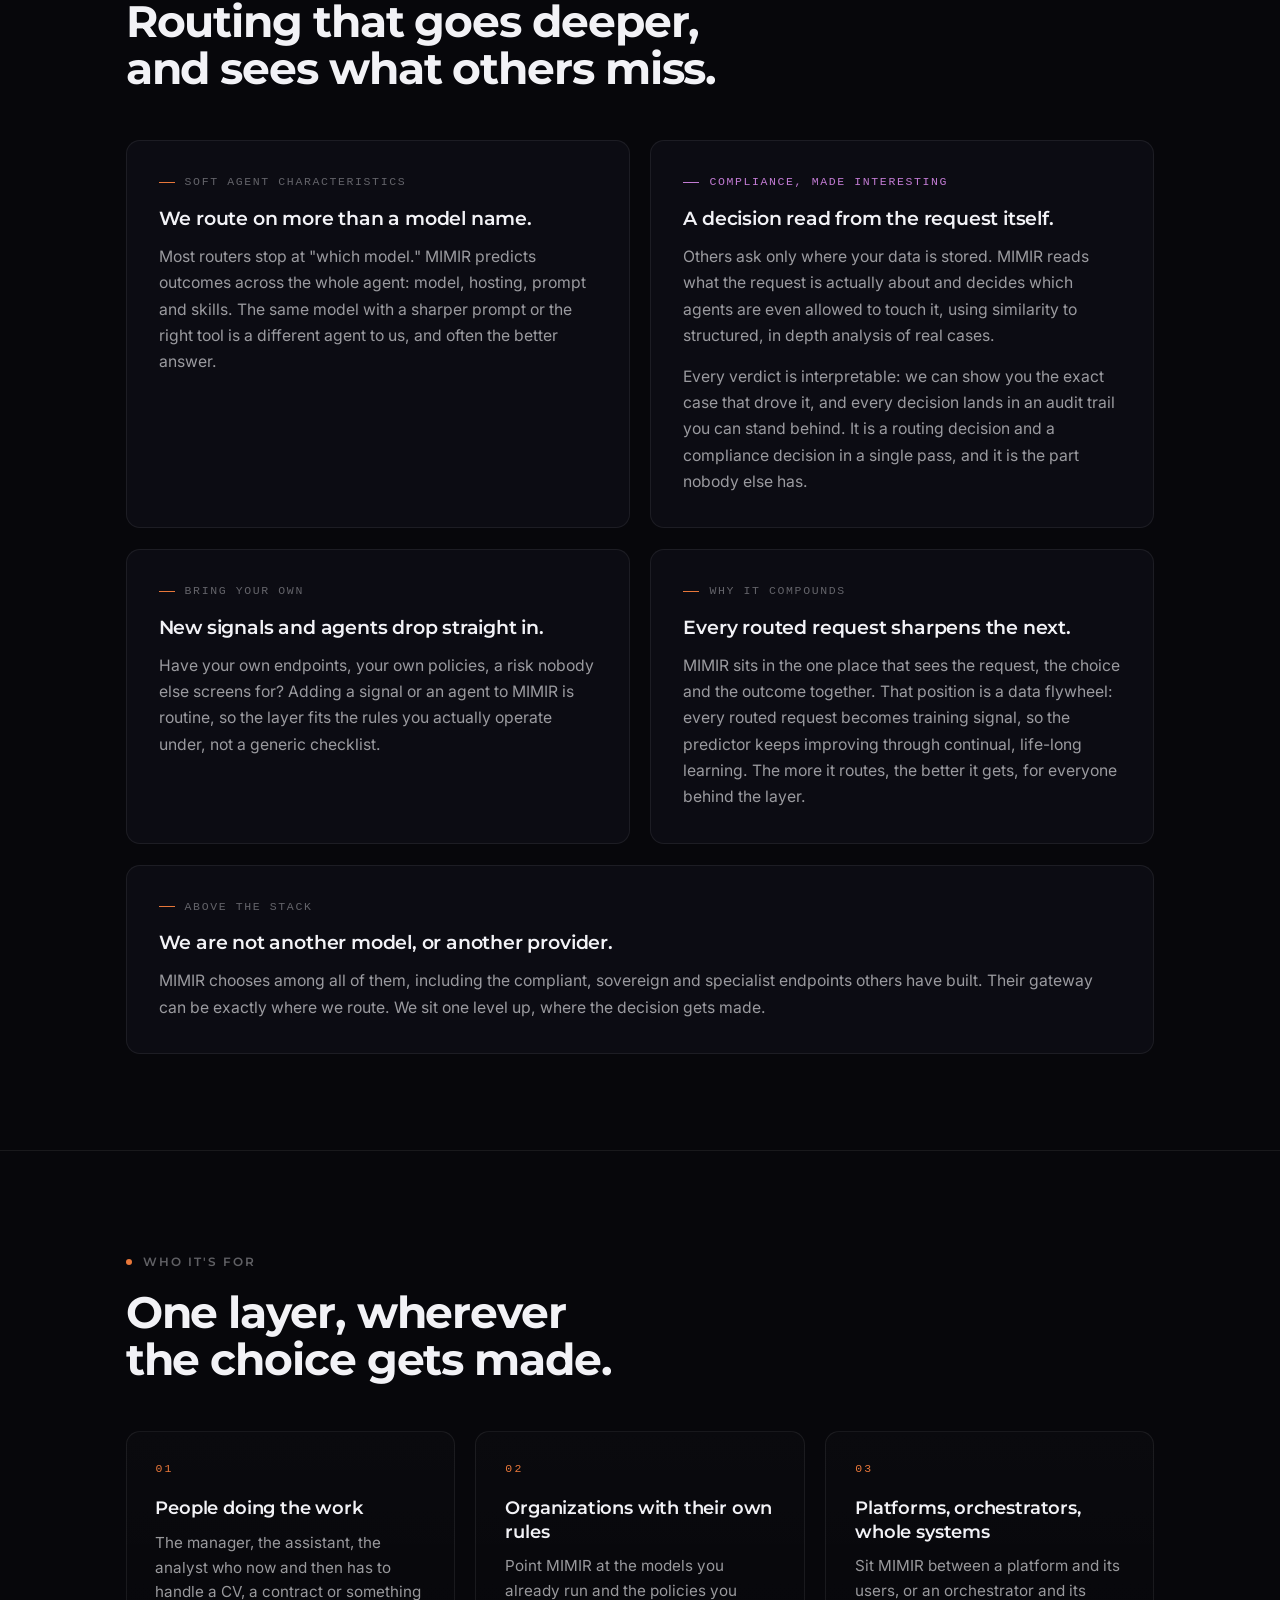
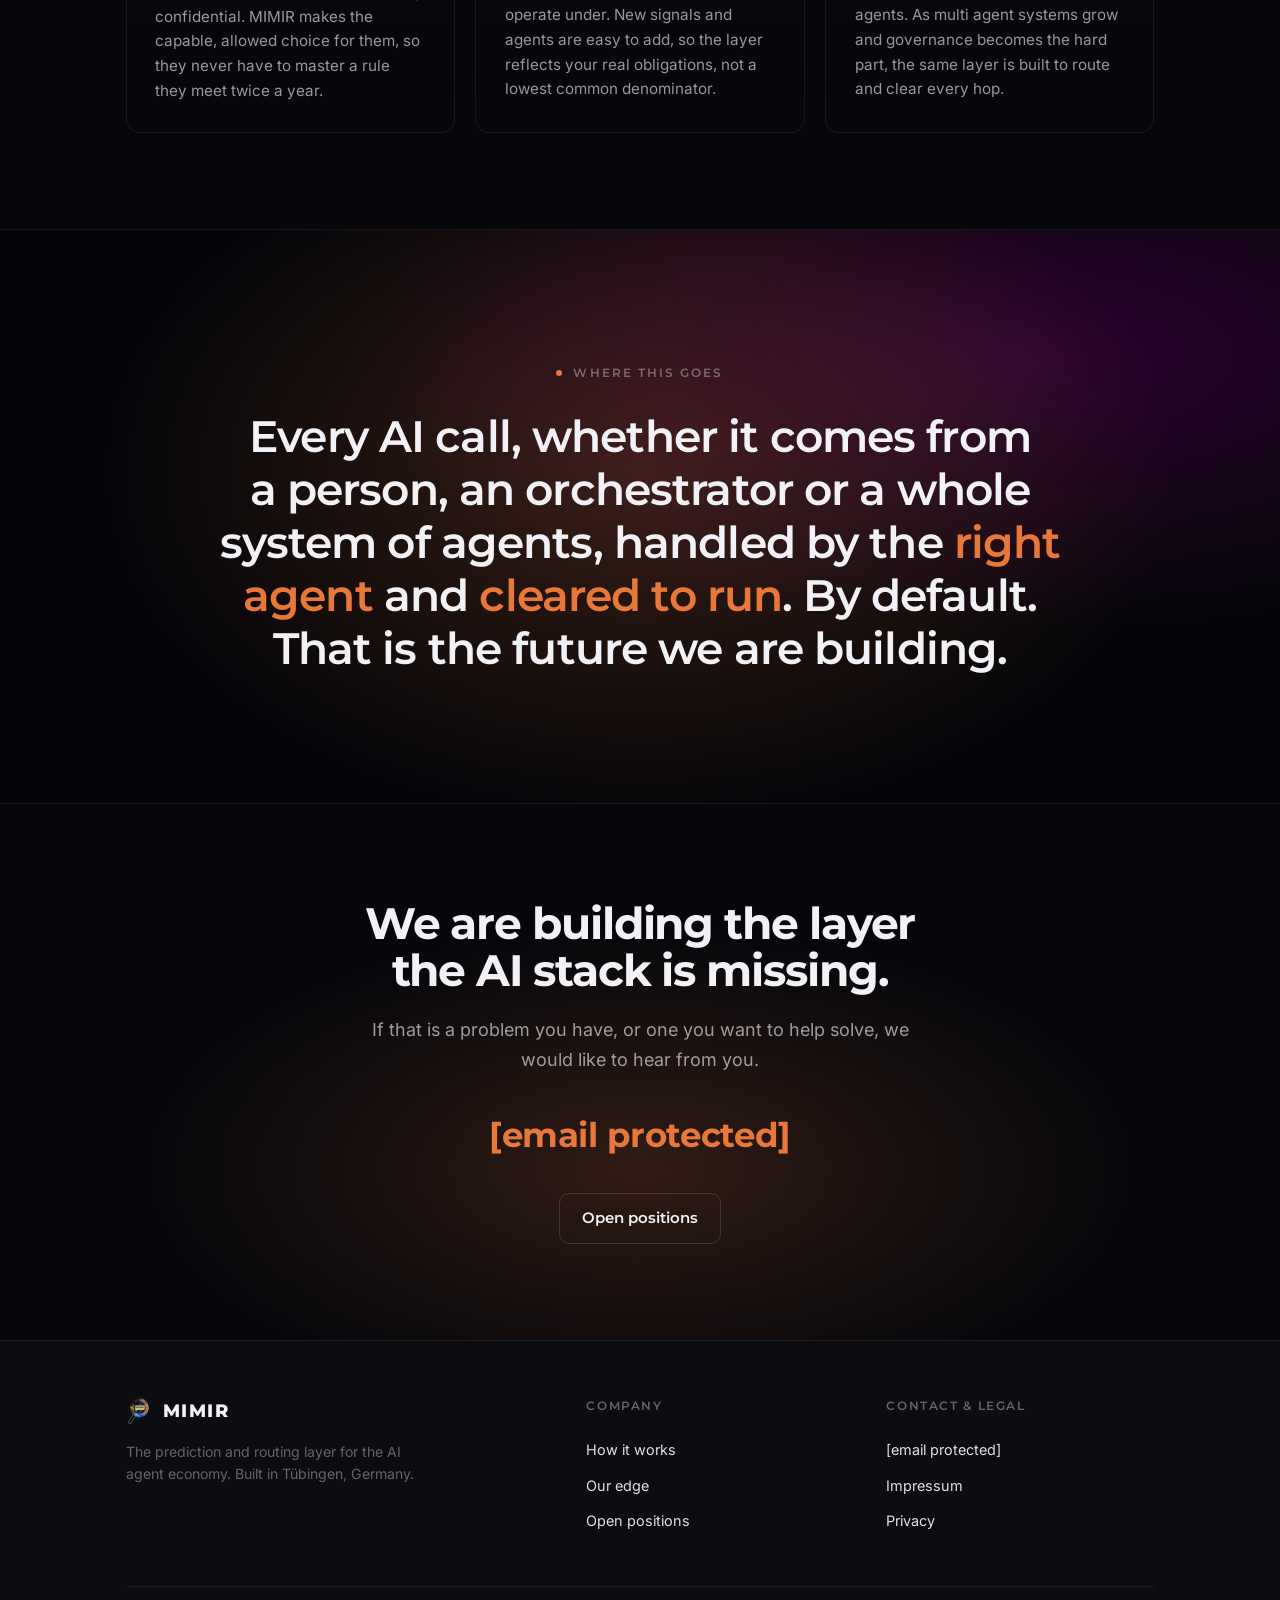
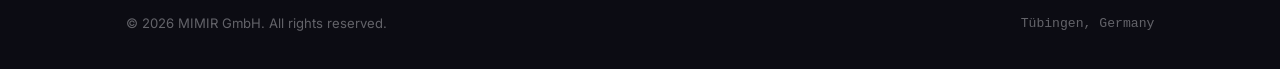
==== commit 27cb0c06: "new website with claude design" ====
--- a/index.html
+++ b/index.html
@@ -1,2259 +1,316 @@
 <!DOCTYPE html>
 <html lang="en">
 <head>
-    <meta charset="UTF-8">
-    <meta name="viewport" content="width=device-width, initial-scale=1.0">
-    <title>MIMIR - Intelligent AI Agent Routing & Evaluation</title>
-    <!-- Self‑hosted Font Awesome -->
-    <link rel="stylesheet" href="css/fontawesome.min.css">
-    <link rel="icon" type="image/x-icon" href="/favicon.ico">
-    <style>
-        /* ----- Self‑hosted fonts (static weights, same as original) ----- */
-        /* Font Awesome */
-        @font-face {
-            font-family: 'Font Awesome 6 Free';
-            font-style: normal;
-            font-weight: 900;
-            font-display: block;
-            src: url('webfonts/fa-solid-900.woff2') format('woff2');
-        }
-        @font-face {
-            font-family: 'Font Awesome 6 Free';
-            font-style: normal;
-            font-weight: 400;
-            font-display: block;
-            src: url('webfonts/fa-regular-400.woff2') format('woff2');
-        }
-        @font-face {
-            font-family: 'Font Awesome 6 Brands';
-            font-style: normal;
-            font-weight: 400;
-            font-display: block;
-            src: url('webfonts/fa-brands-400.woff2') format('woff2');
-        }
-        @font-face {
-            font-family: 'Font Awesome 6 Free';
-            font-style: normal;
-            font-weight: 400;
-            font-display: block;
-            src: url('webfonts/fa-v4compatibility.woff2') format('woff2');
-        }
-
-        /* Inter – static weights */
-        @font-face {
-            font-family: 'Inter';
-            font-style: normal;
-            font-weight: 300;
-            font-display: swap;
-            src: url('fonts/inter-300.woff2') format('woff2');
-        }
-        @font-face {
-            font-family: 'Inter';
-            font-style: normal;
-            font-weight: 400;
-            font-display: swap;
-            src: url('fonts/inter-400.woff2') format('woff2');
-        }
-        @font-face {
-            font-family: 'Inter';
-            font-style: normal;
-            font-weight: 500;
-            font-display: swap;
-            src: url('fonts/inter-500.woff2') format('woff2');
-        }
-        @font-face {
-            font-family: 'Inter';
-            font-style: normal;
-            font-weight: 600;
-            font-display: swap;
-            src: url('fonts/inter-600.woff2') format('woff2');
-        }
-        @font-face {
-            font-family: 'Inter';
-            font-style: normal;
-            font-weight: 700;
-            font-display: swap;
-            src: url('fonts/inter-700.woff2') format('woff2');
-        }
-
-        /* Montserrat – static weights */
-        @font-face {
-            font-family: 'Montserrat';
-            font-style: normal;
-            font-weight: 400;
-            font-display: swap;
-            src: url('fonts/montserrat-400.woff2') format('woff2');
-        }
-        @font-face {
-            font-family: 'Montserrat';
-            font-style: normal;
-            font-weight: 500;
-            font-display: swap;
-            src: url('fonts/montserrat-500.woff2') format('woff2');
-        }
-        @font-face {
-            font-family: 'Montserrat';
-            font-style: normal;
-            font-weight: 600;
-            font-display: swap;
-            src: url('fonts/montserrat-600.woff2') format('woff2');
-        }
-        @font-face {
-            font-family: 'Montserrat';
-            font-style: normal;
-            font-weight: 700;
-            font-display: swap;
-            src: url('fonts/montserrat-700.woff2') format('woff2');
-        }
-        @font-face {
-            font-family: 'Montserrat';
-            font-style: normal;
-            font-weight: 800;
-            font-display: swap;
-            src: url('fonts/montserrat-800.woff2') format('woff2');
-        }
-
-        /* Source Sans Pro – static weights */
-        @font-face {
-            font-family: 'Source Sans Pro';
-            font-style: normal;
-            font-weight: 300;
-            font-display: swap;
-            src: url('fonts/source-sans-300.woff2') format('woff2');
-        }
-        @font-face {
-            font-family: 'Source Sans Pro';
-            font-style: normal;
-            font-weight: 400;
-            font-display: swap;
-            src: url('fonts/source-sans-400.woff2') format('woff2');
-        }
-        @font-face {
-            font-family: 'Source Sans Pro';
-            font-style: normal;
-            font-weight: 600;
-            font-display: swap;
-            src: url('fonts/source-sans-600.woff2') format('woff2');
-        }
-        @font-face {
-            font-family: 'Source Sans Pro';
-            font-style: normal;
-            font-weight: 700;
-            font-display: swap;
-            src: url('fonts/source-sans-700.woff2') format('woff2');
-        }
-
-        /* Force solid icons to use the correct font */
-        .fa-solid, .fas {
-            font-family: 'Font Awesome 6 Free';
-            font-weight: 900;
-            display: inline-block;
-            font-style: normal;
-            font-variant: normal;
-            text-rendering: auto;
-            -webkit-font-smoothing: antialiased;
-        }
-
-
-        /* CSS Variables with improved color scheme */
-        :root {
-            --primary: #FFFFFF;
-            --secondary: #FF6600;
-            --accent: #BB00BB;
-            --accent-light: #E044E0;
-            --dark: #000000;
-            --dark-light: #1A1A1A;
-            --gradient: radial-gradient(circle at right, #4A148C 0%, #000000 70%);
-            --card-bg: rgba(0, 0, 0, 0.4);
-            --success: #28A745;
-            --warning: #FFC107;
-            --info: #17A2B8;
-        }
-        
-        /* Global Styles with improved fonts */
-        * {
-            margin: 0;
-            padding: 0;
-            box-sizing: border-box;
-        }
-        
-        body {
-            font-family: 'Inter', -apple-system, BlinkMacSystemFont, 'Segoe UI', Roboto, 'Helvetica Neue', Arial, sans-serif;
-            color: var(--primary);
-            line-height: 1.6;
-            background: var(--gradient);
-            background-attachment: fixed;
-            font-weight: 400;
-        }
-        
-        h1, h2, h3, h4, h5 {
-            font-family: 'Montserrat', 'Segoe UI', sans-serif;
-            font-weight: 700;
-            line-height: 1.2;
-        }
-        
-        /* Header */
-        header {
-            background-color: rgba(0, 0, 0, 0.9);
-            color: white;
-            padding: 1rem 0;
-            position: sticky;
-            top: 0;
-            z-index: 1000;
-            box-shadow: 0 2px 15px rgba(0,0,0,0.4);
-            backdrop-filter: blur(15px);
-            border-bottom: 1px solid rgba(187, 0, 187, 0.2);
-        }
-        
-        .container {
-            width: 90%;
-            max-width: 1200px;
-            margin: 0 auto;
-        }
-        
-        nav {
-            display: flex;
-            justify-content: space-between;
-            align-items: center;
-        }
-        
-        .logo {
-            font-size: 1.8rem;
-            font-weight: 800;
-            color: white;
-            text-decoration: none;
-            display: flex;
-            align-items: center;
-            gap: 12px;
-        }
-        
-        .logo-image {
-            width: 100px;
-            height: 40px;
-            display: flex;
-            align-items: center;
-            justify-content: center;
-            flex-shrink: 0;
-        }
-        
-        .logo-image img {
-            width: 100%;
-            height: auto;
-            display: block;
-            object-fit: contain;
-        }
-        
-        .logo-text span {
-            color: var(--secondary);
-        }
-        
-        .nav-links {
-            display: flex;
-            gap: 1.4rem;
-            flex-wrap: nowrap;
-            align-items: center;
-        }
-        
-        .nav-links a {
-            color: white;
-            text-decoration: none;
-            font-weight: 500;
-            font-size: 0.95rem;
-            white-space: nowrap;
-            transition: all 0.3s;
-            padding: 0.5rem 0;
-            position: relative;
-        }
-        
-        .nav-links a:hover {
-            color: var(--accent-light);
-        }
-        
-        .nav-links a::after {
-            content: '';
-            position: absolute;
-            width: 0;
-            height: 2px;
-            bottom: 0;
-            left: 0;
-            background-color: var(--accent);
-            transition: width 0.3s;
-        }
-        
-        .nav-links a:hover::after {
-            width: 100%;
-        }
-        
-        .menu-toggle {
-            display: none;
-        }
-        
-        /* Hero Section */
-        .hero {
-            padding: 8rem 0 5rem;
-            text-align: center;
-            position: relative;
-            overflow: hidden;
-        }
-        
-        .hero::before {
-            content: '';
-            position: absolute;
-            top: 0;
-            left: 0;
-            right: 0;
-            bottom: 0;
-            background: radial-gradient(circle at 70% 30%, rgba(187, 0, 187, 0.1) 0%, transparent 50%);
-            z-index: -1;
-        }
-        
-        .hero h1 {
-            font-size: 3.8rem;
-            margin-bottom: 1.5rem;
-            font-weight: 800;
-            line-height: 1.1;
-            background: linear-gradient(to right, #FFFFFF, #FFB347);
-            -webkit-background-clip: text;
-            -webkit-text-fill-color: transparent;
-            background-clip: text;
-        }
-        
-        .hero .tagline {
-            font-family: 'Source Sans Pro', sans-serif;
-            font-size: 1.4rem;
-            margin-bottom: 4rem;
-            color: rgba(255,255,255,0.95);
-            max-width: 800px;
-            margin-left: auto;
-            margin-right: auto;
-            font-weight: 300;
-            line-height: 1.6;
-        }
-        
-        .hero .subtitle {
-            font-size: 1.1rem;
-            margin-bottom: 3rem;
-            color: rgba(255,255,255,0.8);
-            max-width: 800px;
-            margin-left: auto;
-            margin-right: auto;
-        }
-        
-        .cta-buttons {
-            display: flex;
-            gap: 1.5rem;
-            justify-content: center;
-            flex-wrap: wrap;
-            margin-top: 3rem;
-        }
-        
-        .btn {
-            display: inline-flex;
-            align-items: center;
-            justify-content: center;
-            gap: 10px;
-            padding: 1.1rem 2.5rem;
-            border-radius: 8px;
-            text-decoration: none;
-            font-weight: 600;
-            transition: all 0.3s;
-            font-size: 1.05rem;
-            border: none;
-            cursor: pointer;
-            font-family: 'Montserrat', sans-serif;
-        }
-        
-        .btn i {
-            font-size: 1.1rem;
-        }
-        
-        .btn-primary {
-            background: linear-gradient(135deg, var(--secondary), #FF8533);
-            color: white;
-            box-shadow: 0 4px 15px rgba(255, 102, 0, 0.3);
-        }
-        
-        .btn-primary:hover {
-            background: linear-gradient(135deg, #E55C00, #FF6600);
-            transform: translateY(-3px);
-            box-shadow: 0 6px 20px rgba(255, 102, 0, 0.4);
-        }
-        
-        .btn-secondary {
-            background-color: transparent;
-            border: 2px solid var(--accent);
-            color: var(--accent);
-        }
-        
-        .btn-secondary:hover {
-            background-color: rgba(187, 0, 187, 0.15);
-            border-color: var(--accent-light);
-            color: var(--accent-light);
-        }
-        
-        /* Section Styles */
-        section {
-            padding: 5rem 0;
-            margin-bottom: 2rem;
-        }
-        
-        h2 {
-            text-align: center;
-            font-size: 2.8rem;
-            margin-bottom: 1rem;
-            color: var(--primary);
-            font-weight: 800;
-            position: relative;
-            display: inline-block;
-            left: 50%;
-            transform: translateX(-50%);
-        }
-        
-        h2::after {
-            content: '';
-            position: absolute;
-            width: 60px;
-            height: 4px;
-            background: linear-gradient(to right, var(--secondary), var(--accent));
-            bottom: -10px;
-            left: 50%;
-            transform: translateX(-50%);
-            border-radius: 2px;
-        }
-        
-        .section-intro {
-            text-align: center;
-            font-size: 1.2rem;
-            color: rgba(255,255,255,0.9);
-            max-width: 800px;
-            margin: 2rem auto 3rem;
-            font-weight: 300;
-            line-height: 1.7;
-        }
-        
-        /* Vision Section */
-        .vision {
-            background: linear-gradient(135deg, rgba(74, 20, 140, 0.4) 0%, rgba(0, 0, 0, 0.7) 100%);
-            border-radius: 16px;
-            margin: 3rem auto;
-            max-width: 1200px;
-            position: relative;
-            overflow: hidden;
-        }
-        
-        .vision::before {
-            content: '';
-            position: absolute;
-            top: -50%;
-            right: -20%;
-            width: 300px;
-            height: 300px;
-            background: radial-gradient(circle, rgba(187, 0, 187, 0.1) 0%, transparent 70%);
-            z-index: 0;
-        }
-        
-        .vision-content {
-            display: grid;
-            grid-template-columns: repeat(auto-fit, minmax(300px, 1fr));
-            gap: 2rem;
-            margin-top: 3rem;
-            position: relative;
-            z-index: 1;
-        }
-        
-        .vision-card {
-            background-color: rgba(0, 0, 0, 0.5);
-            padding: 2.5rem 2rem;
-            border-radius: 12px;
-            border: 1px solid rgba(187, 0, 187, 0.2);
-            transition: all 0.4s;
-            backdrop-filter: blur(10px);
-        }
-        
-        .vision-card:hover {
-            transform: translateY(-10px);
-            border-color: var(--accent);
-            box-shadow: 0 15px 30px rgba(187, 0, 187, 0.2);
-            background-color: rgba(0, 0, 0, 0.6);
-        }
-        
-        .vision-icon {
-            font-size: 2.8rem;
-            margin-bottom: 1.5rem;
-            color: var(--secondary);
-        }
-        
-        .vision-icon i {
-            font-size: 2.8rem;
-        }
-        
-        .vision-card h3 {
-            color: var(--secondary);
-            margin-bottom: 1rem;
-            font-size: 1.5rem;
-        }
-        
-        /* Intelligent AI Routing Section */
-        .ai-routing-intro {
-            background: linear-gradient(135deg, rgba(0, 0, 0, 0.6) 0%, rgba(74, 20, 140, 0.4) 100%);
-            border-radius: 16px;
-            margin: 3rem auto;
-            max-width: 1200px;
-            padding: 4rem 2rem;
-            text-align: center;
-        }
-        
-        .ai-routing-intro .section-intro {
-            font-size: 1.3rem;
-            line-height: 1.8;
-            background: rgba(0, 0, 0, 0.3);
-            padding: 2.5rem;
-            border-radius: 12px;
-            border-left: 4px solid var(--accent);
-        }
-        
-        .highlight {
-            color: var(--secondary);
-            font-weight: 600;
-        }
-        
-        /* Why You Need to Know Your AI Agents Section */
-        .why-know-agents {
-            background-color: rgba(0, 0, 0, 0.5);
-            border-radius: 16px;
-            margin: 3rem auto;
-            max-width: 1200px;
-        }
-        
-        .features {
-            display: grid;
-            grid-template-columns: repeat(auto-fit, minmax(320px, 1fr));
-            gap: 2rem;
-            margin-top: 3rem;
-        }
-        
-        .feature-card {
-            background-color: rgba(0, 0, 0, 0.4);
-            border-radius: 12px;
-            padding: 2.5rem 2rem;
-            box-shadow: 0 8px 20px rgba(0,0,0,0.3);
-            transition: all 0.4s ease;
-            border: 1px solid rgba(255,255,255,0.08);
-            cursor: pointer;
-            overflow: hidden;
-            position: relative;
-            max-height: 350px;
-            backdrop-filter: blur(10px);
-        }
-        
-        .feature-card.expanded {
-            max-height: 1000px;
-        }
-        
-        .feature-card:hover {
-            transform: translateY(-8px);
-            box-shadow: 0 15px 35px rgba(0,0,0,0.4);
-            background-color: rgba(0, 0, 0, 0.5);
-            border-color: rgba(187, 0, 187, 0.3);
-        }
-        
-        .feature-card h3 {
-            color: var(--accent-light);
-            margin-top: 1.5rem;
-            margin-bottom: 1rem;
-            font-size: 1.4rem;
-        }
-        
-        .additional-content {
-            opacity: 0;
-            max-height: 0;
-            overflow: hidden;
-            transition: opacity 0.4s ease, max-height 0.6s ease;
-            margin-top: 1.5rem;
-            padding-top: 1.5rem;
-            border-top: 1px solid rgba(255,255,255,0.1);
-        }
-        
-        .feature-card.expanded .additional-content {
-            opacity: 1;
-            max-height: 1000px;
-        }
-        
-        .icon {
-            font-size: 2.5rem;
-            color: var(--secondary);
-        }
-        
-        .icon i {
-            font-size: 2.5rem;
-        }
-        
-        /* Products Section */
-        .products {
-            background-color: rgba(0, 0, 0, 0.6);
-            border-radius: 16px;
-            margin: 3rem auto;
-            max-width: 1200px;
-        }
-        
-        .product-card {
-            background: rgba(0, 0, 0, 0.5);
-            border-radius: 16px;
-            padding: 3.5rem 3rem;
-            margin-bottom: 3rem;
-            border: 1px solid rgba(255,255,255,0.1);
-            transition: all 0.4s;
-            backdrop-filter: blur(10px);
-        }
-        
-        .product-card:hover {
-            border-color: var(--accent);
-            box-shadow: 0 15px 35px rgba(0,0,0,0.4);
-            transform: translateY(-5px);
-        }
-        
-        .product-header {
-            display: flex;
-            align-items: center;
-            gap: 1.5rem;
-            margin-bottom: 2rem;
-            flex-wrap: wrap;
-        }
-        
-        .product-badge {
-            background: linear-gradient(135deg, var(--secondary), var(--accent));
-            color: white;
-            padding: 0.5rem 1.2rem;
-            border-radius: 25px;
-            font-size: 0.85rem;
-            font-weight: 700;
-            text-transform: uppercase;
-            letter-spacing: 0.5px;
-        }
-        
-        .product-card h3 {
-            color: var(--secondary);
-            font-size: 2.2rem;
-            margin-bottom: 1.5rem;
-        }
-        
-        .product-description {
-            font-size: 1.15rem;
-            margin-bottom: 1.5rem;
-            line-height: 1.7;
-            color: rgba(255,255,255,0.9);
-        }
-        
-        .product-features {
-            display: grid;
-            grid-template-columns: repeat(auto-fit, minmax(250px, 1fr));
-            gap: 1.5rem;
-            margin-top: 2.5rem;
-        }
-        
-        .feature-item {
-            background-color: rgba(187, 0, 187, 0.08);
-            padding: 1.8rem;
-            border-radius: 10px;
-            border-left: 4px solid var(--accent);
-            transition: all 0.3s;
-        }
-        
-        .feature-item:hover {
-            background-color: rgba(187, 0, 187, 0.12);
-            transform: translateX(5px);
-        }
-        
-        .feature-item h4 {
-            color: var(--accent-light);
-            margin-bottom: 0.8rem;
-            font-size: 1.1rem;
-            display: flex;
-            align-items: center;
-            gap: 10px;
-        }
-        
-        .feature-item h4 i {
-            font-size: 1.2rem;
-        }
-        
-        /* Timeline Section */
-        .timeline {
-            background-color: rgba(0, 0, 0, 0.7);
-            border-radius: 16px;
-            margin: 3rem auto;
-            max-width: 1200px;
-        }
-        
-        .timeline-container {
-            max-width: 1000px;
-            margin: 0 auto;
-            position: relative;
-            padding: 2rem 0;
-        }
-        
-        .timeline-container::before {
-            content: '';
-            position: absolute;
-            height: 100%;
-            width: 3px;
-            background: linear-gradient(to bottom, var(--secondary), var(--accent));
-            left: 50%;
-            transform: translateX(-50%);
-        }
-        
-        .timeline-item {
-            padding: 2rem;
-            position: relative;
-            width: 50%;
-            box-sizing: border-box;
-        }
-        
-        .timeline-item:nth-child(odd) {
-            left: 0;
-            padding-right: 3rem;
-        }
-        
-        .timeline-item:nth-child(even) {
-            left: 50%;
-            padding-left: 3rem;
-        }
-        
-        .timeline-item::after {
-            content: '';
-            position: absolute;
-            width: 24px;
-            height: 24px;
-            background: var(--secondary);
-            border: 4px solid var(--dark);
-            border-radius: 50%;
-            top: 2.5rem;
-            box-shadow: 0 0 12px rgba(255, 102, 0, 0.6);
-            z-index: 2;
-        }
-        
-        .timeline-item:nth-child(odd)::after {
-            right: -14px;
-        }
-        
-        .timeline-item:nth-child(even)::after {
-            left: -14px;
-        }
-        
-        .timeline-content {
-            background-color: rgba(0, 0, 0, 0.5);
-            padding: 2.5rem;
-            border-radius: 12px;
-            border: 1px solid rgba(255,255,255,0.1);
-            transition: all 0.4s;
-            backdrop-filter: blur(10px);
-        }
-        
-        .timeline-content:hover {
-            border-color: var(--accent);
-            transform: scale(1.02);
-            box-shadow: 0 10px 25px rgba(0,0,0,0.3);
-        }
-        
-        .timeline-date {
-            color: var(--secondary);
-            font-weight: 700;
-            font-size: 1.1rem;
-            margin-bottom: 0.5rem;
-            display: flex;
-            align-items: center;
-            gap: 8px;
-        }
-        
-        .timeline-title {
-            color: var(--accent-light);
-            font-size: 1.5rem;
-            margin-bottom: 1rem;
-        }
-        
-        .timeline-description {
-            line-height: 1.6;
-            color: rgba(255,255,255,0.9);
-        }
-        
-        /* How It Works Section */
-        .how-it-works {
-            background: linear-gradient(135deg, rgba(0, 0, 0, 0.6) 0%, rgba(74, 20, 140, 0.3) 100%);
-            border-radius: 16px;
-            margin: 3rem auto;
-            max-width: 1200px;
-        }
-        
-        .steps {
-            display: grid;
-            grid-template-columns: repeat(auto-fit, minmax(300px, 1fr));
-            gap: 2.5rem;
-            margin-top: 3rem;
-        }
-        
-        .step {
-            background-color: rgba(0, 0, 0, 0.4);
-            padding: 3rem 2.5rem;
-            border-radius: 16px;
-            text-align: center;
-            border: 1px solid rgba(255,255,255,0.1);
-            transition: all 0.4s;
-            backdrop-filter: blur(10px);
-        }
-        
-        .step:hover {
-            border-color: var(--accent);
-            transform: translateY(-10px);
-            box-shadow: 0 15px 35px rgba(0,0,0,0.3);
-        }
-        
-        .step-number {
-            background: linear-gradient(135deg, var(--secondary), var(--accent));
-            color: white;
-            width: 60px;
-            height: 60px;
-            border-radius: 50%;
-            display: flex;
-            align-items: center;
-            justify-content: center;
-            font-size: 1.8rem;
-            font-weight: bold;
-            margin: 0 auto 2rem;
-            box-shadow: 0 5px 15px rgba(255, 102, 0, 0.3);
-        }
-        
-        .step h3 {
-            color: var(--secondary);
-            margin-bottom: 1.5rem;
-            font-size: 1.5rem;
-        }
-        
-        /* Use Cases Section */
-        .use-cases {
-            background-color: rgba(0, 0, 0, 0.5);
-            border-radius: 16px;
-            margin: 3rem auto;
-            max-width: 1200px;
-        }
-        
-        .use-case-grid {
-            display: grid;
-            grid-template-columns: repeat(auto-fit, minmax(320px, 1fr));
-            gap: 2.5rem;
-            margin-top: 3rem;
-        }
-        
-        .use-case-card {
-            background-color: rgba(0, 0, 0, 0.3);
-            padding: 2.5rem 2rem;
-            border-radius: 12px;
-            border: 1px solid rgba(255,255,255,0.1);
-            transition: all 0.4s;
-            backdrop-filter: blur(10px);
-        }
-        
-        .use-case-card:hover {
-            border-color: var(--accent);
-            transform: translateY(-10px);
-            box-shadow: 0 15px 35px rgba(187, 0, 187, 0.15);
-        }
-        
-        .use-case-icon {
-            font-size: 2.8rem;
-            margin-bottom: 1.5rem;
-            color: var(--secondary);
-        }
-        
-        .use-case-icon i {
-            font-size: 2.8rem;
-        }
-        
-        .use-case-card h3 {
-            color: var(--secondary);
-            margin-bottom: 1rem;
-            font-size: 1.5rem;
-        }
-        
-        /* FAQ Section */
-        .faq {
-            background-color: rgba(0, 0, 0, 0.6);
-            border-radius: 16px;
-            margin: 3rem auto;
-            max-width: 1200px;
-        }
-        
-        .faq-container {
-            max-width: 900px;
-            margin: 0 auto;
-        }
-        
-        .faq-item {
-            margin-bottom: 1.5rem;
-            background-color: rgba(0, 0, 0, 0.3);
-            border-radius: 12px;
-            overflow: hidden;
-            border: 1px solid rgba(255,255,255,0.1);
-            transition: all 0.3s;
-        }
-        
-        .faq-item:hover {
-            border-color: rgba(187, 0, 187, 0.3);
-        }
-        
-        .faq-question {
-            padding: 1.8rem;
-            font-weight: 600;
-            color: var(--accent-light);
-            cursor: pointer;
-            display: flex;
-            justify-content: space-between;
-            align-items: center;
-            transition: all 0.3s;
-            font-family: 'Montserrat', sans-serif;
-        }
-        
-        .faq-question:hover {
-            background-color: rgba(187, 0, 187, 0.1);
-        }
-        
-        .faq-question::after {
-            content: '+';
-            font-size: 1.8rem;
-            font-weight: 300;
-            transition: transform 0.3s;
-            color: var(--secondary);
-        }
-        
-        .faq-question.active::after {
-            transform: rotate(45deg);
-            content: '−';
-        }
-        
-        .faq-answer {
-            padding: 0 1.8rem;
-            max-height: 0;
-            overflow: hidden;
-            transition: all 0.4s;
-            line-height: 1.7;
-        }
-        
-        .faq-answer.show {
-            max-height: 1000px;
-            padding: 0 1.8rem 2rem;
-        }
-        
-        /* Contact Section */
-        .contact {
-            background-color: rgba(0, 0, 0, 0.5);
-            border-radius: 16px;
-            margin: 3rem auto;
-            max-width: 1200px;
-            text-align: center;
-        }
-
-        .contact h2 {
-            display: block;
-            left: auto;
-            transform: none;
-            margin-bottom: 2rem;
-        }
-
-        .contact h2::after {
-            left: 50%;
-            transform: translateX(-50%);
-        }
-        
-        .contact-message {
-            max-width: 700px;
-            margin: 2rem auto 0;
-            font-size: 1.15rem;
-            line-height: 1.8;
-            background-color: rgba(0, 0, 0, 0.3);
-            padding: 2.5rem;
-            border-radius: 12px;
-            border: 1px solid rgba(255,255,255,0.1);
-            text-align: center;
-        }
-        
-        .contact-message a {
-            color: var(--accent-light);
-            text-decoration: none;
-            font-weight: 600;
-            transition: color 0.3s;
-        }
-        
-        .contact-message a:hover {
-            color: var(--secondary);
-            text-decoration: underline;
-        }
-        
-        /* Legal Notice Section */
-        .legal-notice {
-            background-color: rgba(0, 0, 0, 0.6);
-            border-radius: 16px;
-            margin: 3rem auto;
-            max-width: 1200px;
-        }
-        
-        .legal-content {
-            background-color: rgba(0, 0, 0, 0.4);
-            padding: 3rem;
-            border-radius: 12px;
-            box-shadow: 0 8px 20px rgba(0,0,0,0.2);
-            border: 1px solid rgba(255,255,255,0.1);
-            max-width: 900px;
-            margin: 0 auto;
-            text-align: left;
-        }
-        
-        .legal-content h3 {
-            color: var(--secondary);
-            margin-top: 2rem;
-            margin-bottom: 1rem;
-            border-bottom: 1px solid rgba(255,255,255,0.1);
-            padding-bottom: 0.5rem;
-            font-size: 1.4rem;
-        }
-        
-        .legal-content p {
-            margin-bottom: 1.5rem;
-            line-height: 1.6;
-        }
-        
-        /* Footer */
-        footer {
-            background-color: rgba(0, 0, 0, 0.9);
-            padding: 4rem 0 2rem;
-            margin-top: 3rem;
-            border-top: 1px solid rgba(187, 0, 187, 0.2);
-        }
-        
-        .footer-content {
-            display: grid;
-            grid-template-columns: repeat(auto-fit, minmax(220px, 1fr));
-            gap: 2.5rem;
-            margin-bottom: 2.5rem;
-        }
-        
-        .footer-column h3 {
-            color: var(--secondary);
-            margin-bottom: 1.5rem;
-            font-size: 1.3rem;
-        }
-        
-        .footer-column ul {
-            list-style: none;
-        }
-        
-        .footer-column ul li {
-            margin-bottom: 0.8rem;
-        }
-        
-        .footer-column a {
-            color: rgba(255,255,255,0.8);
-            text-decoration: none;
-            transition: all 0.3s;
-            display: flex;
-            align-items: center;
-            gap: 8px;
-        }
-        
-        .footer-column a:hover {
-            color: var(--accent-light);
-            transform: translateX(5px);
-        }
-        
-        .copyright {
-            text-align: center;
-            padding-top: 2rem;
-            border-top: 1px solid rgba(255,255,255,0.1);
-            color: rgba(255,255,255,0.6);
-            font-size: 0.9rem;
-        }
-        
-        /* Responsive Design */
-        @media (max-width: 1024px) {
-            .hero h1 {
-                font-size: 3.2rem;
-            }
-            
-            h2 {
-                font-size: 2.5rem;
-            }
-            
-            .product-card {
-                padding: 3rem 2rem;
-            }
-        }
-        
-        @media (max-width: 768px) {
-            .menu-toggle {
-                display: block;
-                background: none;
-                border: none;
-                color: white;
-                font-size: 1.8rem;
-                cursor: pointer;
-                z-index: 1001;
-            }
-            
-            .nav-links {
-                display: none;
-                position: fixed;
-                top: 0;
-                left: 0;
-                right: 0;
-                bottom: 0;
-                background: rgba(0,0,0,0.98);
-                flex-direction: column;
-                padding: 6rem 2rem 2rem;
-                gap: 1.5rem;
-                z-index: 1000;
-                overflow-y: auto;
-            }
-            
-            .nav-links.active {
-                display: flex;
-            }
-            
-            .nav-links a {
-                font-size: 1.2rem;
-                padding: 1rem;
-                border-bottom: 1px solid rgba(255,255,255,0.1);
-            }
-            
-            .hero {
-                padding: 6rem 0 4rem;
-            }
-            
-            .hero h1 {
-                font-size: 2.5rem;
-            }
-            
-            .hero .tagline {
-                font-size: 1.2rem;
-            }
-            
-            h2 {
-                font-size: 2.2rem;
-            }
-            
-            .timeline-container::before {
-                left: 20px;
-            }
-            
-            .timeline-item {
-                width: 100%;
-                padding-left: 60px !important;
-                padding-right: 0 !important;
-                left: 0 !important;
-            }
-            
-            .timeline-item::after {
-                left: 8px !important;
-            }
-            
-            .cta-buttons {
-                flex-direction: column;
-                align-items: center;
-                gap: 1rem;
-            }
-            
-            .btn {
-                width: 100%;
-                max-width: 300px;
-                text-align: center;
-            }
-
-            .product-header {
-                flex-direction: column;
-                align-items: flex-start;
-                gap: 1rem;
-            }
-            
-            .features {
-                grid-template-columns: 1fr;
-            }
-            
-            .vision-content, .use-case-grid, .product-features {
-                grid-template-columns: 1fr;
-            }
-            
-            .steps {
-                grid-template-columns: 1fr;
-                gap: 2rem;
-            }
-            
-            .legal-content {
-                padding: 2rem;
-            }
-            
-            .product-card {
-                padding: 2.5rem 1.5rem;
-            }
-            
-            .footer-content {
-                grid-template-columns: 1fr;
-                gap: 2rem;
-            }
-        }
-        
-        @media (max-width: 480px) {
-            .hero h1 {
-                font-size: 2.2rem;
-            }
-            
-            h2 {
-                font-size: 1.8rem;
-            }
-            
-            .btn {
-                padding: 1rem 1.5rem;
-            }
-            
-            .section-intro {
-                font-size: 1.1rem;
-            }
-        }
-        
-        /* Jobs Section */
-        .jobs {
-            background: linear-gradient(135deg, rgba(0, 0, 0, 0.6) 0%, rgba(74, 20, 140, 0.35) 100%);
-            border-radius: 16px;
-            margin: 3rem auto;
-            max-width: 1200px;
-        }
-
-        .jobs-intro {
-            text-align: center;
-            font-size: 1.15rem;
-            color: rgba(255,255,255,0.85);
-            max-width: 750px;
-            margin: 2rem auto 3rem;
-            line-height: 1.7;
-        }
-
-        .jobs-grid {
-            display: grid;
-            grid-template-columns: repeat(auto-fit, minmax(300px, 1fr));
-            gap: 1.8rem;
-            margin-top: 2rem;
-        }
-
-        .job-card {
-            background: rgba(0, 0, 0, 0.45);
-            border: 1px solid rgba(187, 0, 187, 0.2);
-            border-radius: 14px;
-            padding: 2rem;
-            transition: all 0.35s ease;
-            backdrop-filter: blur(10px);
-            display: flex;
-            flex-direction: column;
-            gap: 1rem;
-        }
-
-        .job-card:hover {
-            transform: translateY(-8px);
-            border-color: var(--accent);
-            box-shadow: 0 18px 40px rgba(187, 0, 187, 0.2);
-            background: rgba(0, 0, 0, 0.6);
-        }
-
-        .job-card-icon {
-            font-size: 2.2rem;
-            color: var(--secondary);
-        }
-
-        .job-card h3 {
-            font-size: 1.35rem;
-            color: #fff;
-            font-weight: 700;
-        }
-
-        .job-card p {
-            color: rgba(255,255,255,0.75);
-            font-size: 0.97rem;
-            line-height: 1.65;
-            flex-grow: 1;
-        }
-
-        .job-tags {
-            display: flex;
-            flex-wrap: wrap;
-            gap: 0.5rem;
-            margin-top: 0.25rem;
-        }
-
-        .job-tag {
-            background: rgba(187, 0, 187, 0.15);
-            border: 1px solid rgba(187, 0, 187, 0.35);
-            color: var(--accent-light);
-            font-size: 0.78rem;
-            font-weight: 600;
-            padding: 0.25rem 0.7rem;
-            border-radius: 20px;
-            letter-spacing: 0.03em;
-        }
-
-        .job-tag.orange {
-            background: rgba(255, 102, 0, 0.12);
-            border-color: rgba(255, 102, 0, 0.35);
-            color: #FF8C3A;
-        }
-
-        .job-cta {
-            display: inline-flex;
-            align-items: center;
-            gap: 0.5rem;
-            margin-top: 0.5rem;
-            padding: 0.65rem 1.4rem;
-            background: linear-gradient(135deg, var(--secondary), #FF8533);
-            color: white;
-            text-decoration: none;
-            border-radius: 8px;
-            font-weight: 600;
-            font-size: 0.9rem;
-            transition: all 0.3s;
-            align-self: flex-start;
-            font-family: 'Montserrat', sans-serif;
-        }
-
-        .job-cta:hover {
-            transform: translateY(-2px);
-            box-shadow: 0 6px 18px rgba(255, 102, 0, 0.4);
-            background: linear-gradient(135deg, #E55C00, #FF6600);
-        }
-
-        .jobs-contact-box {
-            margin-top: 3.5rem;
-            text-align: center;
-            background: rgba(0, 0, 0, 0.4);
-            border: 1px solid rgba(255,255,255,0.1);
-            border-radius: 14px;
-            padding: 2.5rem 2rem;
-        }
-
-        .jobs-contact-box p {
-            color: rgba(255,255,255,0.8);
-            font-size: 1.05rem;
-            margin-bottom: 0.75rem;
-        }
-
-        .jobs-contact-box a.email-link {
-            color: var(--accent-light);
-            font-weight: 600;
-            text-decoration: none;
-            font-size: 1.1rem;
-            letter-spacing: 0.02em;
-            transition: color 0.2s;
-        }
-
-        .jobs-contact-box a.email-link:hover {
-            color: #fff;
-            text-decoration: underline;
-        }
-
-        .jobs-pdf-link {
-            display: inline-flex;
-            align-items: center;
-            gap: 0.5rem;
-            margin-top: 1.25rem;
-            padding: 0.7rem 1.6rem;
-            border: 2px solid var(--accent);
-            color: var(--accent-light);
-            border-radius: 8px;
-            text-decoration: none;
-            font-weight: 600;
-            font-size: 0.95rem;
-            transition: all 0.3s;
-            font-family: 'Montserrat', sans-serif;
-        }
-
-        .jobs-pdf-link:hover {
-            background: rgba(187, 0, 187, 0.15);
-            border-color: var(--accent-light);
-            color: #fff;
-        }
-
-        /* Animation for cards */
-        @keyframes fadeInUp {
-            from {
-                opacity: 0;
-                transform: translateY(30px);
-            }
-            to {
-                opacity: 1;
-                transform: translateY(0);
-            }
-        }
-        
-        .fade-in {
-            animation: fadeInUp 0.6s ease forwards;
-        }
-    </style>
+<meta charset="UTF-8">
+<meta name="viewport" content="width=device-width, initial-scale=1">
+<title>MIMIR — Predict. Comply. Route.</title>
+<link rel="icon" type="image/x-icon" href="favicon.ico">
+<link rel="stylesheet" href="colors_and_type.css">
+<link rel="stylesheet" href="site-new.css">
 </head>
 <body>
-    <!-- Header -->
-    <header>
-        <div class="container">
-            <nav>
-                <a href="#" class="logo">
-                    <div class="logo-image">
-                        <img src="MIMIR_logo.png" alt="MIMIR Logo">
-                    </div>
-                    <div class="logo-text">MIMIR</div>
-                </a>
-                <button class="menu-toggle" id="menuToggle">☰</button>
-                <div class="nav-links" id="navLinks">
-                    <a href="#vision">Vision</a>
-                    <a href="#ai-routing">AI Routing</a>
-                    <a href="#why-know-agents">Know Your AI</a>
-                    <a href="#products">Products</a>
-                    <a href="#how-it-works">How It Works</a>
-                    <a href="#timeline">Timeline</a>
-                    <a href="#use-cases">Use Cases</a>
-                    <a href="#faq">FAQ</a>
-                    <a href="#jobs">Jobs</a>
-                    <a href="#contact">Contact</a>
-                    <a href="#legal">Legal</a>
-                </div>
-            </nav>
+
+<!-- ============ Header ============ -->
+<header class="site-head">
+  <div class="container row">
+    <a class="brand" href="#top">
+      <img src="MIMIR_logo.png" alt="MIMIR">
+      <span class="brand-word">MIMIR</span>
+      <span class="brand-sub">the routing layer</span>
+    </a>
+    <nav class="nav">
+      <a href="#how">How it works</a>
+      <a href="#edge">Our edge</a>
+      <a href="#who">Who it's for</a>
+      <a href="#contact" class="cta">Get in touch</a>
+    </nav>
+  </div>
+</header>
+
+<!-- ============ Hero ============ -->
+<section class="hero" id="top">
+  <div class="container hero-inner">
+    <div>
+      <div class="hero-tagline">Predict. Comply. Route.</div>
+      <h1 class="h1">The thinking layer between you and every agent.</h1>
+      <p class="tag">
+        Before each request, MIMIR predicts which option will actually do the job best, then rules out the ones you are not allowed to use. You get better answers, lower cost, and a clear reason for every choice. Set it once and forget it, or take the wheel anytime.
+      </p>
+      <div class="actions">
+        <a class="btn btn-primary" href="#how">See how it works</a>
+        <a class="btn btn-ghost" href="#contact">Get in touch</a>
+      </div>
+      <div class="hero-formfactor">One low-latency endpoint in front of your models, or ours.</div>
+    </div>
+
+    <!-- Routing diagram -->
+    <div class="diagram" role="img" aria-label="One request enters MIMIR; it predicts agent quality, removes non-permitted agents, and routes to the best allowed agent.">
+      <div class="dg-end">
+        <span class="dot"></span>
+        <span>one request &middot; app, agent or person</span>
+      </div>
+      <div class="dg-arrow">&darr;&nbsp; read signals from the input</div>
+
+      <div class="dg-core">
+        <div class="dg-core-head">
+          <div class="dg-core-title">MIMIR</div>
+          <div class="dg-core-meta">req #8c2f &middot; 11 ms</div>
         </div>
-    </header>
-    
-    <!-- Hero Section -->
-    <section class="hero">
-        <div class="container">
-            <h1>Make Intelligent AI Choices</h1>
-            <p class="tagline">MIMIR is building the intelligent router for the AI agent economy.</p>
-            <p class="subtitle">Our technology predicts AI performance, compliance, and costs before you commit, giving you the confidence to deploy AI solutions that truly work. 
-                <br>
-                Our platform
-                empowers you, or your automated workflows, to select the right AI agent for every task through predictive evaluation and calibrated, multi-dimensional analysis.</p>
-            <div class="cta-buttons">
-                <a href="#contact" class="btn btn-primary">
-                    <i class="fas fa-rocket"></i> Get Started
-                </a>
-                <a href="#products" class="btn btn-secondary">
-                    <i class="fas fa-search"></i> Explore Products
-                </a>
-                <a href="#jobs" class="btn btn-secondary">
-                    <i class="fas fa-briefcase"></i> Open Positions
-                </a>
-            </div>
+        <div class="dg-steps">
+          <div class="dg-step s1">Predict</div>
+          <div class="dg-step s2">Comply</div>
+          <div class="dg-step s3">Route</div>
         </div>
-    </section>
-    
-    <!-- Vision Section -->
-    <section id="vision" class="vision">
-        <div class="container">
-            <h2>Our Vision</h2>
-            <p class="section-intro">We're building the infrastructure for a future where AI choices are data-driven, transparent, and democratized. Not controlled by a few large corporations</p>
-            
-            <div class="vision-content">
-                <div class="vision-card fade-in">
-                    <div class="vision-icon">
-                        <i class="fas fa-bullseye"></i>
-                    </div>
-                    <h3>Democratized AI Decisions</h3>
-                    <p>We put the power of informed AI selection in everyone's hands. No more relying solely on vendor claims or marketing hype: make decisions based on real, verified performance data.</p>
-                </div>
-                
-                <div class="vision-card fade-in">
-                    <div class="vision-icon">
-                        <i class="fas fa-globe"></i>
-                    </div>
-                    <h3>A Liberated AI Ecosystem</h3>
-                    <p>We enable a vibrant marketplace where AI agents compete on merit. Our independent evaluation platform ensures transparency and fairness in the emerging agent economy.</p>
-                </div>
-                
-                <div class="vision-card fade-in">
-                    <div class="vision-icon">
-                        <i class="fas fa-balance-scale"></i>
-                    </div>
-                    <h3>Compliance Established</h3>
-                    <p>MIMIR's solutions ensure that regulatory standards are met from day one. Our evaluation framework incorporates novel benchmarking, focused EU AI Act requirements, GDPR, and other critical compliance dimensions.</p>
-                </div>
-                
-                <div class="vision-card fade-in">
-                    <div class="vision-icon">
-                        <i class="fas fa-umbrella"></i>
-                    </div>
-                    <h3>Risks Managed</h3>
-                    <p>Every use case of AI has its own relevant risks and challenges, be it PR sensitivities of customer facing applications, data privacy concerns, or consequences of decisions made by AI agents.
-                        MIMIR identifies and quantifies these risks to help you make informed decisions.</p>
-                </div>
-                
-                <div class="vision-card fade-in">
-                    <div class="vision-icon">
-                        <i class="fas fa-sync-alt"></i>
-                    </div>
-                    <h3>Continual Improvement</h3>
-                    <p>Our system is designed as a Data Flywheel, where every routing decision that we observe generates data that makes future predictions more accurate. Of course, we adhere to strict privacy, transparency and data governance standards. As more users and agents join, the entire ecosystem gets smarter.</p>
-                </div>
-            </div>
+        <div class="dg-list">
+          <div class="dg-agent sel">
+            <span class="nm">claude-sonnet <span class="host">/ bedrock-eu</span></span>
+            <span class="badge pick">chosen &middot; 0.91</span>
+          </div>
+          <div class="dg-agent">
+            <span class="nm">mistral-large <span class="host">/ eu</span></span>
+            <span class="score">0.78</span>
+          </div>
+          <div class="dg-agent blocked">
+            <span class="nm">gpt-4o <span class="host">/ us-api</span></span>
+            <span class="badge">not permitted</span>
+          </div>
         </div>
-    </section>
-    
-    <!-- Intelligent AI Routing Section -->
-    <section id="ai-routing" class="ai-routing-intro">
-        <div class="container">
-            <h2>Intelligent AI Routing for the Agent Economy</h2>
-            <p class="section-intro">
-                <span class="highlight">MIMIR provides cutting-edge solutions for the emerging AI agent ecosystem.</span> Our intelligent routing technology automatically selects the best AI agent for any task and predicts its strengths and weaknesses in all relevant dimensions like performance, costs and risk aspects. 
-                <br><br>
-                <span class="highlight">Evidence-based routing is enabled by our composition of state-of-the-art AI benchmarking tools, completed with handcrafted evals for your specific needs.</span> Thus, MIMIR ensures that your AI systems are compliant, reliable, and effective. We're pioneering the future of AI orchestration with our four core products: MIMIR.PREDICTOR, MIMIR.ROUTER, MIMIR.DATASETS, and MIMIR.EVALUATIONS.
-            </p>
-            <div style="text-align: center; margin-top: 2.5rem;">
-                <img src="MIMIR_logo.png" alt="MIMIR Logo" style="width: clamp(160px, 36%, 320px); height: auto; opacity: 0.85;">
-            </div>
-        </div>
-    </section>
-    
-    <!-- Why You Need to Know Your AI Agents Section -->
-    <section id="why-know-agents" class="why-know-agents">
-        <div class="container">
-            <h2>Why You Need to Know Your AI Agents</h2>
-            <p class="section-intro">Understanding AI agent capabilities and limitations is critical for deployment success. Our comprehensive evaluation framework provides the insights you need to make confident decisions.</p>
-            
-            <div class="features">
-                <div class="feature-card fade-in">
-                    <div class="icon">
-                        <i class="fas fa-chart-line"></i>
-                    </div>
-                    <h3>Predictable Performance</h3>
-                    <p>Systematic measurement of accuracy, speed and resource efficiency with customized benchmarks tailored to your specific use cases.</p>
-                    <div class="additional-content">
-                        <h4>Detailed Performance Analytics</h4>
-                        <p>We evaluate not only basic performance but also analyze scalability and efficiency under different load conditions with real-world stress testing.</p>
-                        <h4>Benchmark Comparisons</h4>
-                        <p>Comparisons with industry standards and competitive products give you clear insights into your market position and competitive advantages.</p>
-                        <h4>Real-time Monitoring</h4>
-                        <p>Continuous performance monitoring with proactive alerts for performance degradation or anomalies before they impact your operations.</p>
-                    </div>
-                </div>
-                
-                <div class="feature-card fade-in">
-                    <div class="icon">
-                        <i class="fas fa-gavel"></i>
-                    </div>
-                    <h3>Regulatory Compliance Assurance</h3>
-                    <p>Comprehensive checking for conformity with EU AI Act, GDPR and other critical standards to minimize legal and regulatory risks.</p>
-                    <div class="additional-content">
-                        <h4>EU AI Act Conformity</h4>
-                        <p>Detailed assessment of your system's risk class and fulfillment of all requirements for high-risk AI systems with actionable compliance roadmaps.</p>
-                        <h4>GDPR Compliance Verification</h4>
-                        <p>Complete review of data processing practices for compliance with the European General Data Protection Regulation, including data minimization and purpose limitation.</p>
-                        <h4>International Standards Alignment</h4>
-                        <p>Consideration of country- and industry-specific regulations for global market launches with region-specific compliance frameworks.</p>
-                    </div>
-                </div>
-                
-                <div class="feature-card fade-in">
-                    <div class="icon">
-                        <i class="fas fa-shield-alt"></i>
-                    </div>
-                    <h3>Security & Robustness Testing</h3>
-                    <p>Advanced testing for vulnerability to adversarial attacks, jailbreaks and unexpected inputs that could compromise system integrity.</p>
-                    <div class="additional-content">
-                        <h4>Red Teaming & Adversarial Testing</h4>
-                        <p>Simulation of real attack scenarios by our expert security team to identify vulnerabilities before malicious actors can exploit them.</p>
-                        <h4>Stress & Edge Case Testing</h4>
-                        <p>Systematic review of stability under extreme conditions and unexpected inputs that may occur in production environments.</p>
-                        <h4>OOD Resilience Evaluation</h4>
-                        <p>Specialized tests for out-of-distribution inputs and edge cases that could lead to unpredictable or dangerous behaviors.</p>
-                    </div>
-                </div>
-                
-                <div class="feature-card fade-in">
-                    <div class="icon">
-                        <i class="fas fa-cogs"></i>
-                    </div>
-                    <h3>Fine-Tuning & RAG Effectiveness</h3>
-                    <p>Evaluation of the effectiveness of model adaptations through fine-tuning and retrieval-augmented generation systems.</p>
-                    <div class="additional-content">
-                        <h4>Fine-Tuning Impact Analysis</h4>
-                        <p>Measurement of the impact of domain-specific fine-tuning on model performance, behavior, and generalization capabilities.</p>
-                        <h4>RAG System Evaluation</h4>
-                        <p>Assessment of the accuracy, efficiency, and reliability of retrieval-augmented generation systems with proprietary knowledge bases.</p>
-                        <h4>Behavioral Consistency Verification</h4>
-                        <p>Verification that desired new behaviors occur consistently across different scenarios and user interactions.</p>
-                    </div>
-                </div>
-                
-                <div class="feature-card fade-in">
-                    <div class="icon">
-                        <i class="fas fa-money-bill-wave"></i>
-                    </div>
-                    <h3>Economic Optimization</h3>
-                    <p>Cost savings through optimal model selection and avoidance of expensive compliance violations and operational inefficiencies.</p>
-                    <div class="additional-content">
-                        <h4>ROI Analysis & Forecasting</h4>
-                        <p>Calculation of return on investment for various AI implementations in your company with predictive cost-benefit modeling.</p>
-                        <h4>Risk-Based Cost Management</h4>
-                        <p>Identification of potential financial risks from regulatory non-compliance and operational failures with mitigation strategies.</p>
-                        <h4>Infrastructure Cost Optimization</h4>
-                        <p>Recommendations for efficiency improvements and cost reductions in AI implementations without sacrificing quality or performance.</p>
-                    </div>
-                </div>
-                
-                <div class="feature-card fade-in">
-                    <div class="icon">
-                        <i class="fas fa-graduation-cap"></i>
-                    </div>
-                    <h3>Training & Knowledge Transfer</h3>
-                    <p>Customized training programs for effective AI use, compliance, and maximization of your AI investment.</p>
-                    <div class="additional-content">
-                        <h4>Technical Implementation Training</h4>
-                        <p>Practical workshops for developers and data scientists on robust AI implementations, monitoring, and maintenance best practices.</p>
-                        <h4>Compliance & Governance Training</h4>
-                        <p>Specialized training for managers and compliance officers on regulatory requirements, risk management, and governance frameworks.</p>
-                        <h4>Use Case Optimization Workshops</h4>
-                        <p>Industry-specific training on optimal use of AI in your business context with hands-on implementation guidance.</p>
-                    </div>
-                </div>
-                
-                <div class="feature-card fade-in">
-                    <div class="icon">
-                        <i class="fas fa-search-plus"></i>
-                    </div>
-                    <h3>Customized Evaluation Focus</h3>
-                    <p>Additional context variations and special attention in reports with comprehensive evaluation tailored to your priorities.</p>
-                    <div class="additional-content">
-                        <h4>Priority-Driven Analysis</h4>
-                        <p>In-depth assessment of specific aspects that are particularly relevant to your company's strategic objectives and risk profile.</p>
-                        <h4>Contextual Scenario Testing</h4>
-                        <p>Extended test scenarios that accurately reflect your specific use cases, customer interactions, and operational environments.</p>
-                        <h4>Focused Strategic Reports</h4>
-                        <p>Executive summaries and actionable recommendations tailored to your strategic priorities and decision-making processes.</p>
-                    </div>
-                </div>
-                
-                <div class="feature-card fade-in">
-                    <div class="icon">
-                        <i class="fas fa-building"></i>
-                    </div>
-                    <h3>Business Context Integration</h3>
-                    <p>Specific evaluation based on actual usage in your business context with industry-specific benchmarks and metrics.</p>
-                    <div class="additional-content">
-                        <h4>Company-Specific Test Environments</h4>
-                        <p>Evaluation with your actual data and workflows for maximally relevant results that reflect real operational conditions.</p>
-                        <h4>Industry Benchmark Comparisons</h4>
-                        <p>Comparisons with specific benchmarks for your industry and company size with peer performance analysis.</p>
-                        <h4>Integration & Implementation Analysis</h4>
-                        <p>Assessment of AI integration into your existing systems and processes with compatibility and interoperability testing.</p>
-                    </div>
-                </div>
-            </div>
-        </div>
-    </section>
-    
-    <!-- Products Section -->
-    <section id="products" class="products">
-        <div class="container">
-            <h2>Our Products</h2>
-            <p class="section-intro">Four powerful solutions to navigate the AI agent landscape with confidence</p>
-            
-            <!-- MIMIR.PREDICTOR -->
-            <div class="product-card fade-in">
-                <div class="product-header">
-                    <div class="product-badge">Core Technology</div>
-                    <h3>MIMIR.PREDICTOR</h3>
-                </div>
-                <p class="product-description">
-                    The engine at the heart of everything we do. MIMIR.PREDICTOR is a transformer-based system that accurately predicts how well any AI agent will perform on your specific task, before you run it, evaluating performance, compliance risk, cost efficiency, and more across multiple dimensions.
-                </p>
-                <p class="product-description">
-                    Unlike simple routing systems that just pick a model, MIMIR.PREDICTOR provides quantitative quality predictions for each agent, allowing you to make informed decisions based on your unique requirements.
-                </p>
-                <div class="product-features">
-                    <div class="feature-item">
-                        <h4><i class="fas fa-bullseye"></i> Multi-Dimensional Prediction</h4>
-                        <p>Forecast correctness, compliance, costs, and other critical metrics with confidence intervals</p>
-                    </div>
-                    <div class="feature-item">
-                        <h4><i class="fas fa-chart-bar"></i> Uncertainty Quantification</h4>
-                        <p>Know how confident the prediction is for better risk management and decision-making</p>
-                    </div>
-                    <div class="feature-item">
-                        <h4><i class="fas fa-bolt"></i> Efficient at Scale</h4>
-                        <p>Handle predictions for many agents and tasks simultaneously with minimal latency</p>
-                    </div>
-                    <div class="feature-item">
-                        <h4><i class="fas fa-brain"></i> Continuous Learning</h4>
-                        <p>Improves over time as more evaluation data becomes available through our data flywheel</p>
-                    </div>
-                </div>
-            </div>
-            
-            <!-- MIMIR.ROUTER -->
-            <div class="product-card fade-in">
-                <div class="product-header">
-                    <div class="product-badge">Main Product</div>
-                    <h3>MIMIR.ROUTER</h3>
-                </div>
-                <p class="product-description">
-                    Your intelligent AI agent dispatcher. MIMIR.ROUTER uses the PREDICTOR to automatically select the optimal AI agent for each task based on your criteria. Whether that's maximizing accuracy, minimizing cost, ensuring compliance, or balancing all three.
-                </p>
-                <p class="product-description">
-                    Perfect for businesses running multi-agent systems, developers building AI applications, and super-agents that need to delegate tasks intelligently.
-                </p>
-                <div class="product-features">
-                    <div class="feature-item">
-                        <h4><i class="fas fa-robot"></i> Smart Agent Selection</h4>
-                        <p>Automatically routes tasks to the best-suited AI agent based on real-time performance data</p>
-                    </div>
-                    <div class="feature-item">
-                        <h4><i class="fas fa-sliders-h"></i> Customizable Criteria</h4>
-                        <p>Set your own priorities: performance, cost, compliance, speed, or weighted combinations</p>
-                    </div>
-                    <div class="feature-item">
-                        <h4><i class="fas fa-tachometer-alt"></i> Real-Time Analytics</h4>
-                        <p>Track routing decisions and measure actual vs. predicted performance with detailed dashboards</p>
-                    </div>
-                    <div class="feature-item">
-                        <h4><i class="fas fa-plug"></i> Easy Integration</h4>
-                        <p>Works with existing AI infrastructure via simple API with extensive documentation</p>
-                    </div>
-                </div>
-            </div>
-            
-            <!-- MIMIR.EVALUATIONS -->
-            <div class="product-card fade-in">
-                <div class="product-header">
-                    <div class="product-badge">Business Solution</div>
-                    <h3>MIMIR.EVALUATIONS</h3>
-                </div>
-                <p class="product-description">
-                    Comprehensive viability assessment for your AI deployment. Before you invest in building that chatbot, customer service agent, or automated workflow, let MIMIR.EVALUATIONS tell you if it will actually work for your specific use case.
-                </p>
-                <p class="product-description">
-                    We test proposed AI solutions against your real requirements, data, and constraints, providing detailed reports on expected performance, compliance risks, and cost implications.
-                </p>
-                <div class="product-features">
-                    <div class="feature-item">
-                        <h4><i class="fas fa-bullseye"></i> Use-Case Specific</h4>
-                        <p>Evaluate AI solutions for your exact business context with domain-specific testing protocols</p>
-                    </div>
-                    <div class="feature-item">
-                        <h4><i class="fas fa-file-contract"></i> Compliance Reports</h4>
-                        <p>Detailed analysis of EU AI Act, GDPR, and regulatory alignment with actionable recommendations</p>
-                    </div>
-                    <div class="feature-item">
-                        <h4><i class="fas fa-calculator"></i> Cost Projections</h4>
-                        <p>Understand the true TCO before deployment with detailed operational cost modeling</p>
-                    </div>
-                    <div class="feature-item">
-                        <h4><i class="fas fa-exclamation-triangle"></i> Risk Assessment</h4>
-                        <p>Identify potential failure modes and mitigation strategies with probability estimates</p>
-                    </div>
-                </div>
-            </div>
-            
-            <!-- MIMIR.DATASETS -->
-            <div class="product-card fade-in">
-                <div class="product-header">
-                    <div class="product-badge">Evaluation Resources</div>
-                    <h3>MIMIR.DATASETS</h3>
-                </div>
-                <p class="product-description">
-                    Specialized evaluation datasets that fill critical gaps in the AI testing landscape. Our datasets are designed to assess AI agents on dimensions that matter for European businesses, from EU AI Act compliance to domain-specific performance benchmarks.
-                </p>
-                <p class="product-description">
-                    These datasets power our PREDICTOR and ROUTER, but also serve as standalone products for organizations building their own evaluation pipelines.
-                </p>
-                <div class="product-features">
-                    <div class="feature-item">
-                        <h4><i class="fas fa-balance-scale"></i> Compliance-Focused</h4>
-                        <p>Purpose-built for EU AI Act and regulatory requirements with legal expert validation</p>
-                    </div>
-                    <div class="feature-item">
-                        <h4><i class="fas fa-chart-pie"></i> Gap Analysis</h4>
-                        <p>Cover evaluation areas overlooked by standard benchmarks with innovative testing methodologies</p>
-                    </div>
-                    <div class="feature-item">
-                        <h4><i class="fas fa-sync-alt"></i> Continuously Updated</h4>
-                        <p>Regularly expanded to address emerging risk areas and new regulatory developments</p>
-                    </div>
-                    <div class="feature-item">
-                        <h4><i class="fas fa-award"></i> High Quality</h4>
-                        <p>Curated and verified for accuracy and relevance with multiple validation layers</p>
-                    </div>
-                </div>
-            </div>
-        </div>
-    </section>
-    
-    <!-- How It Works Section -->
-    <section id="how-it-works" class="how-it-works">
-        <div class="container">
-            <h2>How It Works</h2>
-            <p class="section-intro">From evaluation data to intelligent routing in three steps</p>
-            
-            <div class="steps">
-                <div class="step fade-in">
-                    <div class="step-number">1</div>
-                    <h3>Systematic Agent Evaluation</h3>
-                    <p>We continuously evaluate AI agents and models across diverse benchmarks covering performance, compliance, safety, and domain-specific tasks. This builds a rich, ever-growing knowledge base of how agents behave across the dimensions that matter. Customers can submit their own agents for evaluation via MIMIR.EVALUATIONS.</p>
-                </div>
-                
-                <div class="step fade-in">
-                    <div class="step-number">2</div>
-                    <h3>Learning to Predict Outcomes</h3>
-                    <p>Internally, our transformer-based PREDICTOR learns from accumulated evaluation data. It identifies which agent characteristics predict success on different task types, enabling accurate, calibrated forecasts for queries it has never seen before. This is our core technology. Customers simply benefit from its predictions, with no setup required.</p>
-                </div>
-                
-                <div class="step fade-in">
-                    <div class="step-number">3</div>
-                    <h3>Intelligent Routing, Instantly</h3>
-                    <p>When you submit a task, the PREDICTOR forecasts how each available agent would perform across quality, cost, and compliance. The ROUTER selects the optimal agent for your criteria automatically. Or, if you prefer, MIMIR surfaces the predictions directly so your team or workflows can make the final call.</p>
-                </div>
-            </div>
-        </div>
-    </section>
-    
-    <!-- Timeline Section -->
-    <section id="timeline" class="timeline">
-        <div class="container">
-            <h2>Our Journey</h2>
-            <p class="section-intro">Building the future of AI agent selection, one milestone at a time</p>
-            
-            <div class="timeline-container">
-                <div class="timeline-item fade-in">
-                    <div class="timeline-content">
-                        <div class="timeline-date"><i class="fas fa-calendar-alt"></i> Months 1-3</div>
-                        <div class="timeline-title">Foundation Phase</div>
-                        <div class="timeline-description">
-                            <strong>Predictor Benchmarking:</strong> Establish testing infrastructure and baseline comparisons<br><br>
-                            <strong>Server Infrastructure:</strong> Deploy scalable compute resources for evaluation and training<br><br>
-                            <strong>Evaluation Systematization:</strong> Map existing benchmarks and identify gaps in coverage
-                        </div>
-                    </div>
-                </div>
-                
-                <div class="timeline-item fade-in">
-                    <div class="timeline-content">
-                        <div class="timeline-date"><i class="fas fa-calendar-alt"></i> Months 3-4</div>
-                        <div class="timeline-title">Core Development</div>
-                        <div class="timeline-description">
-                            <strong>Predictor Implementation:</strong> Build transformer-based predictor with proven prediction capabilities<br><br>
-                            <strong>Evaluation Pipeline:</strong> Create automated system for running and formatting agent evaluations<br><br>
-                            <strong>Gap Closure:</strong> Develop custom datasets for underserved evaluation areas
-                        </div>
-                    </div>
-                </div>
-                
-                <div class="timeline-item fade-in">
-                    <div class="timeline-content">
-                        <div class="timeline-date"><i class="fas fa-calendar-alt"></i> Months 4-5</div>
-                        <div class="timeline-title">Product Launch</div>
-                            <div class="timeline-description">
-                            <strong>Predictor Optimization:</strong> Expand prediction categories, improve efficiency, quantify uncertainty<br><br>
-                            <strong>Router Reporting:</strong> Build customer-facing dashboards and comparison tools<br><br>
-                            <strong>Evaluation Platform:</strong> Deploy dynamic database of all evaluation resources
-                        </div>
-                    </div>
-                </div>
-                
-                <div class="timeline-item fade-in">
-                    <div class="timeline-content">
-                        <div class="timeline-date"><i class="fas fa-calendar-alt"></i> 2026</div>
-                        <div class="timeline-title">Growth & Learning</div>
-                        <div class="timeline-description">
-                            <strong>First Customers:</strong> Deploy ROUTER and EVALUATIONS for early adopters<br><br>
-                            <strong>Data Flywheel Begins:</strong> Start collecting real-world routing decisions<br><br>
-                            <strong>Dataset Expansion:</strong> Release first commercial datasets for external use
-                        </div>
-                    </div>
-                </div>
-                
-                <div class="timeline-item fade-in">
-                    <div class="timeline-content">
-                        <div class="timeline-date"><i class="fas fa-calendar-alt"></i> 2027</div>
-                        <div class="timeline-title">Ecosystem Development</div>
-                        <div class="timeline-description">
-                            <strong>Super-Agent Integration:</strong> Enable AI agents to use ROUTER for task delegation<br><br>
-                            <strong>Continuous Improvement:</strong> Predictor accuracy increases from flywheel effect<br><br>
-                            <strong>Community Platform:</strong> Launch public evaluation leaderboards and tools
-                        </div>
-                    </div>
-                </div>
-                
-                <div class="timeline-item fade-in">
-                    <div class="timeline-content">
-                        <div class="timeline-date"><i class="fas fa-calendar-alt"></i> 2028+</div>
-                        <div class="timeline-title">Democratized AI Future</div>
-                        <div class="timeline-description">
-                            <strong>Independent Standard:</strong> MIMIR becomes trusted source for AI agent evaluation<br><br>
-                            <strong>Open Market:</strong> Fair competition between agents based on verified capabilities<br><br>
-                            <strong>User Empowerment:</strong> Everyone can make informed AI choices with confidence
-                        </div>
-                    </div>
-                </div>
-            </div>
-        </div>
-    </section>
-    
-    <!-- Use Cases Section -->
-    <section id="use-cases" class="use-cases">
-        <div class="container">
-            <h2>Use Cases</h2>
-            <p class="section-intro">MIMIR serves diverse needs across the AI ecosystem</p>
-            
-            <div class="use-case-grid">
-                <div class="use-case-card fade-in">
-                    <div class="use-case-icon">
-                        <i class="fas fa-building"></i>
-                    </div>
-                    <h3>Enterprise Deployment</h3>
-                    <p>Assess whether a customer service chatbot or document processing agent will meet your performance and compliance requirements before investing in development.</p>
-                </div>
-                
-                <div class="use-case-card fade-in">
-                    <div class="use-case-icon">
-                        <i class="fas fa-code"></i>
-                    </div>
-                    <h3>Developer Platforms</h3>
-                    <p>Integrate ROUTER into your AI application to automatically select the best model for each user request, optimizing for cost, speed, or accuracy.</p>
-                </div>
-                
-                <div class="use-case-card fade-in">
-                    <div class="use-case-icon">
-                        <i class="fas fa-robot"></i>
-                    </div>
-                    <h3>Multi-Agent Systems</h3>
-                    <p>Enable super-agents to intelligently delegate subtasks to specialized agents based on predicted performance and compliance requirements.</p>
-                </div>
-                
-                <div class="use-case-card fade-in">
-                    <div class="use-case-icon">
-                        <i class="fas fa-balance-scale"></i>
-                    </div>
-                    <h3>Compliance Teams</h3>
-                    <p>Verify that AI systems meet EU AI Act, GDPR, and other regulatory requirements through comprehensive evaluation reports.</p>
-                </div>
-                
-                <div class="use-case-card fade-in">
-                    <div class="use-case-icon">
-                        <i class="fas fa-flask"></i>
-                    </div>
-                    <h3>AI Researchers</h3>
-                    <p>Access specialized datasets for evaluating agent capabilities in areas not covered by standard benchmarks.</p>
-                </div>
-                
-                <div class="use-case-card fade-in">
-                    <div class="use-case-icon">
-                        <i class="fas fa-chart-line"></i>
-                    </div>
-                    <h3>Cost Optimization</h3>
-                    <p>Reduce AI infrastructure costs by routing simple tasks to cheaper models while using premium models only when necessary.</p>
-                </div>
-            </div>
-        </div>
-    </section>
-    
-    <!-- FAQ Section -->
-    <section id="faq" class="faq">
-        <div class="container">
-            <h2>Frequently Asked Questions</h2>
-            
-            <div class="faq-container">
-                <div class="faq-item fade-in">
-                    <div class="faq-question" onclick="toggleFAQ(this)">
-                        How is MIMIR different from existing AI routing solutions?
-                    </div>
-                    <div class="faq-answer">
-                        <p>Most routers simply select a model based on basic heuristics or prompt similarity. MIMIR.PREDICTOR provides quantitative predictions across multiple dimensions. Not just "which model," but "how well will this model perform on correctness, compliance, cost, and other factors you care about."</p>
-                        <p>This enables sophisticated decision-making: you might choose a slightly less accurate model if it significantly reduces compliance risk or cost, depending on your priorities.</p>
-                    </div>
-                </div>
-                
-                <div class="faq-item fade-in">
-                    <div class="faq-question" onclick="toggleFAQ(this)">
-                        What makes your evaluation datasets unique?
-                    </div>
-                    <div class="faq-answer">
-                        <p>We systematically identify gaps in the evaluation landscape, covering areas critical for European businesses but underserved by existing benchmarks. This includes EU AI Act compliance testing, industry-specific scenarios, and risk assessment dimensions.</p>
-                        <p>Our datasets are designed with real regulatory requirements in mind, not just academic benchmarks.</p>
-                    </div>
-                </div>
-                
-                <div class="faq-item fade-in">
-                    <div class="faq-question" onclick="toggleFAQ(this)">
-                        How does the data flywheel work?
-                    </div>
-                    <div class="faq-answer">
-                        <p>Every time ROUTER makes a selection, we can compare predicted performance to actual performance. This feedback improves the PREDICTOR's accuracy over time.</p>
-                        <p>As more users and agents join the ecosystem, we gather more diverse evaluation data, making predictions better for everyone. It's a virtuous cycle that increases value for all participants.</p>
-                    </div>
-                </div>
-                
-                <div class="faq-item fade-in">
-                    <div class="faq-question" onclick="toggleFAQ(this)">
-                        Can I use MIMIR with my existing AI infrastructure?
-                    </div>
-                    <div class="faq-answer">
-                        <p>Yes! MIMIR.ROUTER integrates via API and can work with any AI agents you can access, whether they're commercial APIs (OpenAI, Anthropic, etc.), open-source models, or your own fine-tuned systems.</p>
-                        <p>MIMIR.EVALUATIONS can assess any AI system you're considering deploying, regardless of the underlying technology.</p>
-                    </div>
-                </div>
-                
-                <div class="faq-item fade-in">
-                    <div class="faq-question" onclick="toggleFAQ(this)">
-                        What stage are you at in development?
-                    </div>
-                    <div class="faq-answer">
-                        <p>We're currently in the foundation phase (months 1-3 of our project plan), building the core PREDICTOR technology, evaluation infrastructure, and initial datasets.</p>
-                        <p>We're working with early design partners to shape the products and welcome conversations with potential customers and collaborators.</p>
-                    </div>
-                </div>
-                
-                <div class="faq-item fade-in">
-                    <div class="faq-question" onclick="toggleFAQ(this)">
-                        How do you ensure fairness in agent evaluation?
-                    </div>
-                    <div class="faq-answer">
-                        <p>Our evaluation methodology is transparent and systematic. We use diverse, well-documented datasets and publish our evaluation procedures. Unlike vendor-provided benchmarks, we're an independent third party with no incentive to favor particular AI systems.</p>
-                        <p>Our goal is to create a fair marketplace where agents compete on actual capabilities, not marketing budgets.</p>
-                    </div>
-                </div>
-            </div>
-        </div>
-    </section>
-    
-    <!-- Jobs Section -->
-    <section id="jobs" class="jobs">
-        <div class="container">
-            <h2>Open Positions</h2>
-            <p class="jobs-intro">
-                We're a deep-tech team working on hard ML problems with real product leverage.
-                Join us in building the best AI router, optimized for quality, compliance, and cost.
-                Roles are available as thesis projects, PhD collaborations, or paid part-time / full-time positions.
-                Based in Tübingen, Germany, with remote options.
-            </p>
-
-            <div class="jobs-grid">
-
-                <!-- Data Engineer -->
-                <div class="job-card fade-in">
-                    <div class="job-card-icon"><i class="fas fa-database"></i></div>
-                    <h3>Data Engineer</h3>
-                    <p>
-                        Build the data pipelines and benchmark datasets that power AI agent evaluation at scale.
-                        Design and implement the infrastructure that turns diverse sources into reliable,
-                        reproducible benchmarks for agent behaviour, routing quality, and compliance-relevant properties.
-                    </p>
-                    <div class="job-tags">
-                        <span class="job-tag">Thesis / PT / FT</span>
-                        <span class="job-tag orange">~6 months</span>
-                        <span class="job-tag">Tübingen / Remote</span>
-                    </div>
-                    <a href="documents/mimir_open_positions.pdf" target="_blank" class="job-cta">
-                        <i class="fas fa-file-pdf"></i> View Full Description
-                    </a>
-                </div>
-
-                <!-- ML Scientist -->
-                <div class="job-card fade-in">
-                    <div class="job-card-icon"><i class="fas fa-project-diagram"></i></div>
-                    <h3>ML Scientist</h3>
-                    <p>
-                        Design novel architectures for learned routing and model outcome prediction.
-                        Tackle frontier ML problems: learned attention for model selection, fast inner product retrieval,
-                        and multi-objective training with imbalanced data. Publication opportunities at top venues (NeurIPS, ICML, ICLR).
-                    </p>
-                    <div class="job-tags">
-                        <span class="job-tag">Thesis / PhD / PT / FT</span>
-                        <span class="job-tag orange">~6 months</span>
-                        <span class="job-tag">Tübingen / Remote</span>
-                    </div>
-                    <a href="documents/mimir_open_positions.pdf" target="_blank" class="job-cta">
-                        <i class="fas fa-file-pdf"></i> View Full Description
-                    </a>
-                </div>
-
-                <!-- Multi-Agent Developer -->
-                <div class="job-card fade-in">
-                    <div class="job-card-icon"><i class="fas fa-sitemap"></i></div>
-                    <h3>Developer: Router Output &amp; Multi-Agent Platform</h3>
-                    <p>
-                        Build the routing infrastructure, multi-agent systems, and interfaces that bring evaluation to users.
-                        Design agentic routing platforms, evaluation APIs, dashboards, and the server infrastructure
-                        underpinning MIMIR's full evaluation pipeline.
-                    </p>
-                    <div class="job-tags">
-                        <span class="job-tag">Thesis / PT / FT</span>
-                        <span class="job-tag orange">~6 months</span>
-                        <span class="job-tag">Tübingen / Remote</span>
-                    </div>
-                    <a href="documents/mimir_open_positions.pdf" target="_blank" class="job-cta">
-                        <i class="fas fa-file-pdf"></i> View Full Description
-                    </a>
-                </div>
-
-            </div>
-
-            <!-- Contact / PDF box -->
-            <div class="jobs-contact-box">
-                <p>Interested? Send a short note about which role and project excites you most, along with a CV or link to relevant work.</p>
-                <p>
-                    <a href="mailto:contact@mimir.fit" class="email-link">
-                        <i class="fas fa-envelope"></i>&nbsp; contact@mimir.fit
-                    </a>
-                </p>
-                <a href="documents/mimir_open_positions.pdf" target="_blank" class="jobs-pdf-link">
-                    <i class="fas fa-file-pdf"></i> Download Full Job Descriptions (PDF)
-                </a>
-            </div>
-        </div>
-    </section>
-
-    <!-- Contact Section -->
-    <section id="contact" class="contact">
-        <div class="container">
-            <h2>Get in Touch</h2>
-            <div class="contact-message">
-                <p>Whether you're interested in using our products, partnering with us, joining our team, or exploring funding opportunities — we'd love to hear from you.</p>
-                <p>Email us at <a href="mailto:contact@mimir.fit">contact@mimir.fit</a></p>
-            </div>
-        </div>
-    </section>
-    
-    <!-- Legal Notice Section -->
-    <section id="legal" class="legal-notice">
-        <div class="container">
-            <h2>Legal Notice (Impressum)</h2>
-            <div class="legal-content">
-                <h3>Information pursuant to § 5 DDG (German Digitale-Dienste-Gesetz)</h3>
-                <p>
-                    MIMIR GmbH<br>
-                    Eichenweg 4<br>
-                    72076 Tübingen<br>
-                    Germany
-                </p>
-
-                <h3>Represented by:</h3>
-                <p>
-                    Dr. Julian Bitterwolf (Managing Director)<br>
-                    Maximilian Bitterwolf (Managing Director)
-                </p>
-
-                <h3>Contact</h3>
-                <p>
-                    E-mail: <a href="mailto:contact@mimir.fit">contact@mimir.fit</a><br>
-                </p>
-                
-                <h3>Commercial Register Entry</h3>
-                <p>
-                    Registered in the Commercial Register.<br>
-                    Register Court: Amtsgericht Stuttgart<br>
-                    Register Number: HRB 803206
-                </p>
-
-                <h3>VAT Identification Number</h3>
-                <p>
-                    VAT identification number pursuant to §27 a German Value Added Tax Act (UStG):<br>
-                    DE460159090
-                </p>
-
-                <h3>Privacy Policy</h3>
-                <p>
-                    Information on how we handle personal data can be found in our
-                    <a href="documents/privacy.html">Privacy Policy</a>.
-                </p>
-            </div>
-        </div>
-    </section>
-    
-    <!-- Footer -->
-    <footer>
-        <div class="container">
-            <div class="footer-content">
-                <div class="footer-column">
-                    <h3>MIMIR</h3>
-                    <p>Making intelligent AI choices accessible to everyone</p>
-                </div>
-                <div class="footer-column">
-                    <h3>Products</h3>
-                    <ul>
-                        <li><a href="#products"><i class="fas fa-chevron-right"></i> MIMIR.PREDICTOR</a></li>
-                        <li><a href="#products"><i class="fas fa-chevron-right"></i> MIMIR.ROUTER</a></li>
-                        <li><a href="#products"><i class="fas fa-chevron-right"></i> MIMIR.EVALUATIONS</a></li>
-                        <li><a href="#products"><i class="fas fa-chevron-right"></i> MIMIR.DATASETS</a></li>
-                    </ul>
-                </div>
-                <div class="footer-column">
-                    <h3>Company</h3>
-                    <ul>
-                        <li><a href="#vision"><i class="fas fa-chevron-right"></i> Vision</a></li>
-                        <li><a href="#why-know-agents"><i class="fas fa-chevron-right"></i> Know Your AI</a></li>
-                        <li><a href="#timeline"><i class="fas fa-chevron-right"></i> Timeline</a></li>
-                        <li><a href="#use-cases"><i class="fas fa-chevron-right"></i> Use Cases</a></li>
-                        <li><a href="#faq"><i class="fas fa-chevron-right"></i> FAQ</a></li>
-                        <li><a href="#jobs"><i class="fas fa-chevron-right"></i> Jobs</a></li>
-                        <li><a href="#legal"><i class="fas fa-chevron-right"></i> Legal Notice</a></li>
-                        <li><a href="documents/privacy.html"><i class="fas fa-chevron-right"></i> Privacy Policy</a></li>
-                    </ul>
-                </div>
-                <div class="footer-column">
-                    <h3>Contact</h3>
-                    <ul>
-                        <li><a href="mailto:contact@mimir.fit"><i class="fas fa-envelope"></i> contact@mimir.fit</a></li>
-                        <li><i class="fas fa-map-marker-alt"></i> Tübingen, Germany</li>
-                    </ul>
-                </div>
-            </div>
-            <div class="copyright">
-                <p>&copy; 2026 MIMIR GmbH. All rights reserved.</p>
-            </div>
-        </div>
-    </footer>
-    
-    <!-- JavaScript -->
-    <script>
-        // Mobile menu toggle
-        document.getElementById('menuToggle').addEventListener('click', function() {
-            document.getElementById('navLinks').classList.toggle('active');
-            this.innerHTML = this.innerHTML === '☰' ? '✕' : '☰';
-        });
-        
-        // Close menu when clicking outside
-        document.addEventListener('click', function(event) {
-            const navLinks = document.getElementById('navLinks');
-            const menuToggle = document.getElementById('menuToggle');
-            
-            if (!navLinks.contains(event.target) && !menuToggle.contains(event.target)) {
-                navLinks.classList.remove('active');
-                menuToggle.innerHTML = '☰';
-            }
-        });
-        
-        // Close menu when clicking a link
-        document.querySelectorAll('.nav-links a').forEach(link => {
-            link.addEventListener('click', () => {
-                document.getElementById('navLinks').classList.remove('active');
-                document.getElementById('menuToggle').innerHTML = '☰';
-            });
-        });
-        
-        // FAQ toggle
-        function toggleFAQ(element) {
-            element.classList.toggle('active');
-            const answer = element.nextElementSibling;
-            answer.classList.toggle('show');
-        }
-        
-        // Expandable feature cards
-        document.querySelectorAll('.feature-card').forEach(card => {
-            card.addEventListener('click', function() {
-                this.classList.toggle('expanded');
-                
-                // Smooth scroll to expanded card
-                if (this.classList.contains('expanded')) {
-                    this.scrollIntoView({ behavior: 'smooth', block: 'nearest' });
-                }
-            });
-        });
-    </script>
-</body>
-</html>+      </div>
+
+      <div class="dg-arrow">&darr;&nbsp; best allowed agent</div>
+      <div class="dg-end">
+        <span class="dot"></span>
+        <span>agent = model + hosting + prompt + skills</span>
+      </div>
+    </div>
+  </div>
+</section>
+
+<!-- ============ The idea ============ -->
+<section class="block" id="idea">
+  <div class="container">
+    <div class="sect-head">
+      <div class="eyebrow"><span class="dot"></span> The idea</div>
+    </div>
+    <div class="idea-grid">
+      <p class="idea-lead">One request. Hundreds of ways to answer it. Most of them wrong for you.</p>
+      <p>
+        And the requests keep multiplying. Work is moving from a single chatbot to fleets of agents that call models on their own, so these choices now happen faster than any person, or any policy, can keep up with. <span class="muted">Most teams still pick one model and hope it holds across everything they throw at it.</span>
+      </p>
+      <p>
+        MIMIR turns each choice into a decision. It reads the request as it arrives, chooses the agent most likely to succeed on your terms, and keeps you inside the rules you have to follow. The hard calls happen in the layer, so they stop happening in your head.
+      </p>
+    </div>
+  </div>
+</section>
+
+<!-- ============ Anchor scenario ============ -->
+<section class="block" id="scenario">
+  <div class="container scenario-wrap">
+    <div class="scenario-copy">
+      <div class="eyebrow"><span class="dot"></span> One concrete moment</div>
+      <h2 class="h2" style="margin-top:1.1rem;">Imagine a Tuesday afternoon.</h2>
+      <p>
+        Someone in marketing pastes three CVs into a chatbot to summarize them before a meeting. They are not a lawyer. They do not know that, the moment those CVs are used to compare candidates, the request became a high risk task under EU law, or that the model they happened to open is not cleared to handle it.
+      </p>
+      <p>
+        <strong>MIMIR sees it in the request.</strong> It routes to an agent that is both capable and allowed, holds back the ones that are not, flags that the final hiring call needs a human, and records why. The work gets done. The line that should not be crossed is not crossed. Nobody had to know the rule by heart.
+      </p>
+      <div class="scenario-foot">The same layer sits anywhere a request meets a choice of agents.</div>
+    </div>
+
+    <div class="scenario-card">
+      <div class="req-label">Incoming request</div>
+      <div class="req-text">"summarize these three CVs for the 3pm"<div class="req-files" aria-label="three attached PDF files"><svg class="pdf-ico" viewBox="0 0 24 28" fill="none" aria-hidden="true">
+          <path d="M4.5 1.7 H14 L19.5 7.2 V24.3 A1.8 1.8 0 0 1 17.7 26.1 H4.5 A1.8 1.8 0 0 1 2.7 24.3 V3.5 A1.8 1.8 0 0 1 4.5 1.7 Z" stroke="currentColor" stroke-width="1.3" stroke-linejoin="round"/>
+          <path d="M14 1.7 V7.2 H19.5" stroke="currentColor" stroke-width="1.3" stroke-linejoin="round"/>
+          <text x="11.1" y="21" text-anchor="middle" font-family="ui-monospace, Menlo, monospace" font-size="5.8" font-weight="700" fill="currentColor" letter-spacing="0.3">PDF</text>
+        </svg><svg class="pdf-ico" viewBox="0 0 24 28" fill="none" aria-hidden="true">
+          <path d="M4.5 1.7 H14 L19.5 7.2 V24.3 A1.8 1.8 0 0 1 17.7 26.1 H4.5 A1.8 1.8 0 0 1 2.7 24.3 V3.5 A1.8 1.8 0 0 1 4.5 1.7 Z" stroke="currentColor" stroke-width="1.3" stroke-linejoin="round"/>
+          <path d="M14 1.7 V7.2 H19.5" stroke="currentColor" stroke-width="1.3" stroke-linejoin="round"/>
+          <text x="11.1" y="21" text-anchor="middle" font-family="ui-monospace, Menlo, monospace" font-size="5.8" font-weight="700" fill="currentColor" letter-spacing="0.3">PDF</text>
+        </svg><svg class="pdf-ico" viewBox="0 0 24 28" fill="none" aria-hidden="true">
+          <path d="M4.5 1.7 H14 L19.5 7.2 V24.3 A1.8 1.8 0 0 1 17.7 26.1 H4.5 A1.8 1.8 0 0 1 2.7 24.3 V3.5 A1.8 1.8 0 0 1 4.5 1.7 Z" stroke="currentColor" stroke-width="1.3" stroke-linejoin="round"/>
+          <path d="M14 1.7 V7.2 H19.5" stroke="currentColor" stroke-width="1.3" stroke-linejoin="round"/>
+          <text x="11.1" y="21" text-anchor="middle" font-family="ui-monospace, Menlo, monospace" font-size="5.8" font-weight="700" fill="currentColor" letter-spacing="0.3">PDF</text>
+        </svg></div></div>
+      <div class="sig-label">Read from the request</div>
+      <div class="signal-chips">
+        <span class="sig-chip">hiring decision</span>
+        <span class="sig-chip">personal data</span>
+        <span class="sig-chip">confidential</span>
+      </div>
+      <div class="scenario-out"><span class="ok">&check; capable + allowed agent chosen</span> &middot; the rest held back</div>
+      <div class="scenario-advisory"><span class="adv-check">&check;</span> The user is shown a <span class="warn-word">warning</span>: <span class="warn-ico">&#9888;&#xFE0E;</span> <span class="warn-text">"final hiring decision needs human oversight."</span></div>
+    </div>
+  </div>
+</section>
+
+<!-- ============ How it works ============ -->
+<section class="block" id="how">
+  <div class="container">
+    <div class="sect-head">
+      <div class="eyebrow"><span class="dot"></span> How it works</div>
+      <h2 class="h2">Three steps, every single request.</h2>
+      <p class="sub">An agent is more than a model. It is a model together with where it runs, the prompt it is given, and the skills it can call. MIMIR reasons over all of it.</p>
+    </div>
+    <div class="prc">
+      <div class="prc-col p1">
+        <div class="prc-num">01</div>
+        <div class="prc-verb">Predict</div>
+        <p class="prc-body">
+          MIMIR reads fast, low latency signals from the incoming request and forecasts how well each available agent would handle it, with a sense of how sure it is. It scores each option before a single token runs, generalizing from how past requests turned out to ones it has never seen, not from vendor benchmarks.
+        </p>
+      </div>
+      <div class="prc-col p3">
+        <div class="prc-num">02</div>
+        <div class="prc-verb">Comply</div>
+        <p class="prc-body">
+          In the same pass, it reads what the request is really about and removes every agent you are not permitted to use, by law, policy or risk. Nothing forbidden ever reaches a model.
+        </p>
+      </div>
+      <div class="prc-col p2">
+        <div class="prc-num">03</div>
+        <div class="prc-verb">Route</div>
+        <p class="prc-body">
+          From the agents that remain, MIMIR picks the one with the best predicted outcome for your priorities. A quick summary does not need a frontier model; a hard reasoning task is worth one. You stop overpaying for easy work, get the reason for every choice, and can override it whenever you want.
+        </p>
+      </div>
+    </div>
+  </div>
+</section>
+
+<!-- ============ Our edge ============ -->
+<section class="block" id="edge">
+  <div class="container">
+    <div class="sect-head">
+      <div class="eyebrow"><span class="dot"></span> Our edge</div>
+      <h2 class="h2">Routing that goes deeper, and sees what others miss.</h2>
+    </div>
+    <div class="edge-grid">
+      <div class="edge-card">
+        <div class="label">Soft agent characteristics</div>
+        <h3 class="h3">We route on more than a model name.</h3>
+        <p>
+          Most routers stop at "which model." MIMIR predicts outcomes across the whole agent: model, hosting, prompt and skills. The same model with a sharper prompt or the right tool is a different agent to us, and often the better answer.
+        </p>
+      </div>
+      <div class="edge-card compliance">
+        <div class="label">Compliance, made interesting</div>
+        <h3 class="h3">A decision read from the request itself.</h3>
+        <p>
+          Others ask only where your data is stored. MIMIR reads what the request is actually about and decides which agents are even allowed to touch it, using similarity to structured, in depth analysis of real cases.
+        </p>
+        <p>
+          Every verdict is interpretable: we can show you the exact case that drove it, and every decision lands in an audit trail you can stand behind. It is a routing decision and a compliance decision in a single pass, and it is the part nobody else has.
+        </p>
+      </div>
+      <div class="edge-card">
+        <div class="label">Bring your own</div>
+        <h3 class="h3">New signals and agents drop straight in.</h3>
+        <p>
+          Have your own endpoints, your own policies, a risk nobody else screens for? Adding a signal or an agent to MIMIR is routine, so the layer fits the rules you actually operate under, not a generic checklist.
+        </p>
+      </div>
+      <div class="edge-card">
+        <div class="label">Why it compounds</div>
+        <h3 class="h3">Every routed request sharpens the next.</h3>
+        <p>
+          MIMIR sits in the one place that sees the request, the choice and the outcome together. That position is a data flywheel: every routed request becomes training signal, so the predictor keeps improving through continual, life-long learning. The more it routes, the better it gets, for everyone behind the layer.
+        </p>
+      </div>
+      <div class="edge-card wide">
+        <div class="label">Above the stack</div>
+        <h3 class="h3">We are not another model, or another provider.</h3>
+        <p>
+          MIMIR chooses among all of them, including the compliant, sovereign and specialist endpoints others have built. Their gateway can be exactly where we route. We sit one level up, where the decision gets made.
+        </p>
+      </div>
+    </div>
+  </div>
+</section>
+
+<!-- ============ Who it's for ============ -->
+<section class="block" id="who">
+  <div class="container">
+    <div class="sect-head">
+      <div class="eyebrow"><span class="dot"></span> Who it's for</div>
+      <h2 class="h2">One layer, wherever the choice gets made.</h2>
+    </div>
+    <div class="who-grid">
+      <div class="who-card">
+        <div class="n">01</div>
+        <h3 class="h3">People doing the work</h3>
+        <p>The manager, the assistant, the analyst who now and then has to handle a CV, a contract or something confidential. MIMIR makes the capable, allowed choice for them, so they never have to master a rule they meet twice a year.</p>
+      </div>
+      <div class="who-card">
+        <div class="n">02</div>
+        <h3 class="h3">Organizations with their own rules</h3>
+        <p>Point MIMIR at the models you already run and the policies you operate under. New signals and agents are easy to add, so the layer reflects your real obligations, not a lowest common denominator.</p>
+      </div>
+      <div class="who-card">
+        <div class="n">03</div>
+        <h3 class="h3">Platforms, orchestrators, whole systems</h3>
+        <p>Sit MIMIR between a platform and its users, or an orchestrator and its agents. As multi agent systems grow and governance becomes the hard part, the same layer is built to route and clear every hop.</p>
+      </div>
+    </div>
+  </div>
+</section>
+
+<!-- ============ Where this goes (north star) ============ -->
+<section class="block vision-block">
+  <div class="container">
+    <div class="eyebrow"><span class="dot"></span> Where this goes</div>
+    <p class="vision-statement">Every AI call, whether it comes from a person, an orchestrator or a whole system of agents, handled by the <em>right agent</em> and <em>cleared to run</em>. By default. That is the future we are building.</p>
+  </div>
+</section>
+
+<!-- ============ Final CTA ============ -->
+<section class="final" id="contact">
+  <div class="container final-inner">
+    <h2 class="h2">We are building the layer the AI stack is missing.</h2>
+    <p class="sub">If that is a problem you have, or one you want to help solve, we would like to hear from you.</p>
+    <a class="email-lg" href="/cdn-cgi/l/email-protection#c9aaa6a7bda8aabd89a4a0a4a0bbe7afa0bd"><span class="__cf_email__" data-cfemail="2c4f4342584d4f586c414541455e024a4558">[email&#160;protected]</span></a>
+    <div class="actions">
+      <a class="btn btn-ghost" href="careers.html">Open positions</a>
+    </div>
+  </div>
+</section>
+
+<!-- ============ Footer ============ -->
+<footer class="site-foot">
+  <div class="container">
+    <div class="foot-grid">
+      <div class="foot-brand">
+        <a class="brand" href="#top">
+          <img src="MIMIR_logo.png" alt="MIMIR">
+          <span class="brand-word">MIMIR</span>
+        </a>
+        <p>The prediction and routing layer for the AI agent economy. Built in Tübingen, Germany.</p>
+      </div>
+      <div class="foot-col">
+        <h4>Company</h4>
+        <ul>
+          <li><a href="#how">How it works</a></li>
+          <li><a href="#edge">Our edge</a></li>
+          <li><a href="careers.html">Open positions</a></li>
+        </ul>
+      </div>
+      <div class="foot-col">
+        <h4>Contact &amp; legal</h4>
+        <ul>
+          <li><a href="/cdn-cgi/l/email-protection#e0838f8e94818394a08d898d8992ce868994"><span class="__cf_email__" data-cfemail="8be8e4e5ffeae8ffcbe6e2e6e2f9a5ede2ff">[email&#160;protected]</span></a></li>
+          <li><a href="impressum.html">Impressum</a></li>
+          <li><a href="privacy.html">Privacy</a></li>
+        </ul>
+      </div>
+    </div>
+    <div class="foot-copy">
+      <span>&copy; 2026 MIMIR GmbH. All rights reserved.</span>
+      <span class="mono">Tübingen, Germany</span>
+    </div>
+  </div>
+</footer>
+
+<script data-cfasync="false" src="/cdn-cgi/scripts/5c5dd728/cloudflare-static/email-decode.min.js"></script></body>
+</html>
--- a/colors_and_type.css
+++ b/colors_and_type.css
@@ -0,0 +1,243 @@
+/* ============================================================
+   MIMIR DESIGN SYSTEM — Colors & Type
+   ============================================================
+   Single source of truth for MIMIR colors, fonts, and semantic
+   text styles. Import this into any prototype, slide, or UI kit:
+
+       <link rel="stylesheet" href="/colors_and_type.css">
+
+   Colors pulled from the router-chat demo (the most mature
+   surface) and cross-checked against the mimir.fit marketing
+   site and the Marp investor deck theme.
+   ============================================================ */
+
+
+/* ------- Web fonts (self-hosted, from UI_MIMIR) ------- */
+
+@font-face { font-family: 'Inter'; font-style: normal; font-weight: 300; font-display: swap; src: url('fonts/inter-300.woff2') format('woff2'); }
+@font-face { font-family: 'Inter'; font-style: normal; font-weight: 400; font-display: swap; src: url('fonts/inter-400.woff2') format('woff2'); }
+@font-face { font-family: 'Inter'; font-style: normal; font-weight: 500; font-display: swap; src: url('fonts/inter-500.woff2') format('woff2'); }
+@font-face { font-family: 'Inter'; font-style: normal; font-weight: 600; font-display: swap; src: url('fonts/inter-600.woff2') format('woff2'); }
+@font-face { font-family: 'Inter'; font-style: normal; font-weight: 700; font-display: swap; src: url('fonts/inter-700.woff2') format('woff2'); }
+
+@font-face { font-family: 'Montserrat'; font-style: normal; font-weight: 400; font-display: swap; src: url('fonts/montserrat-400.woff2') format('woff2'); }
+@font-face { font-family: 'Montserrat'; font-style: normal; font-weight: 500; font-display: swap; src: url('fonts/montserrat-500.woff2') format('woff2'); }
+@font-face { font-family: 'Montserrat'; font-style: normal; font-weight: 600; font-display: swap; src: url('fonts/montserrat-600.woff2') format('woff2'); }
+@font-face { font-family: 'Montserrat'; font-style: normal; font-weight: 700; font-display: swap; src: url('fonts/montserrat-700.woff2') format('woff2'); }
+@font-face { font-family: 'Montserrat'; font-style: normal; font-weight: 800; font-display: swap; src: url('fonts/montserrat-800.woff2') format('woff2'); }
+
+@font-face { font-family: 'Source Sans Pro'; font-style: normal; font-weight: 300; font-display: swap; src: url('fonts/source-sans-300.woff2') format('woff2'); }
+@font-face { font-family: 'Source Sans Pro'; font-style: normal; font-weight: 400; font-display: swap; src: url('fonts/source-sans-400.woff2') format('woff2'); }
+@font-face { font-family: 'Source Sans Pro'; font-style: normal; font-weight: 600; font-display: swap; src: url('fonts/source-sans-600.woff2') format('woff2'); }
+@font-face { font-family: 'Source Sans Pro'; font-style: normal; font-weight: 700; font-display: swap; src: url('fonts/source-sans-700.woff2') format('woff2'); }
+
+
+:root {
+  /* ============================================================
+     COLORS
+     ============================================================ */
+
+  /* ---- Core neutrals (backgrounds) ---- */
+  --mimir-bg:            #08080C;   /* page background */
+  --mimir-bg-elevated:   #111118;   /* cards/panels */
+  --mimir-bg-deep:       #0C0C14;   /* nested surfaces */
+  --mimir-card:          rgba(12, 12, 20, 0.55);     /* glass panels */
+  --mimir-card-solid:    rgba(10, 10, 14, 0.96);     /* opaque panels */
+
+  /* ---- Brand hues ---- */
+  --mimir-orange:        #E8773A;   /* primary brand accent (router-chat) */
+  --mimir-orange-soft:   #D4956A;   /* warm subdued */
+  --mimir-orange-mkt:    #FF6600;   /* marketing/web variant */
+  --mimir-purple:        #BB00BB;   /* CANONICAL brand accent — magenta-purple */
+  --mimir-purple-light:  #DD44DD;   /* hover / links */
+  --mimir-purple-deep:   #4A148C;   /* gradient anchor */
+  --mimir-magenta:       #E91E8C;   /* slide theme strong-emphasis — softer than the accent */
+
+  /* ---- Text ---- */
+  --mimir-fg:            #F0F0F5;                    /* pure text on dark */
+  --mimir-fg1:           rgba(240, 240, 245, 0.92);  /* body primary */
+  --mimir-fg2:           rgba(240, 240, 245, 0.55);  /* body secondary */
+  --mimir-fg3:           rgba(240, 240, 245, 0.35);  /* muted / meta */
+  --mimir-fg-bright:     #FFFFFF;
+
+  /* ---- Semantic / status ---- */
+  --mimir-success:       #34D399;
+  --mimir-warning:       #FBBF24;
+  --mimir-danger:        #F87171;
+  --mimir-info:          #38BDF8;
+
+  /* ---- Borders ---- */
+  --mimir-border-subtle: rgba(255, 255, 255, 0.06);
+  --mimir-border-accent: rgba(187,0,187, 0.15);   /* purple-tinted */
+  --mimir-border-hover:  rgba(187,0,187, 0.35);
+
+  /* ---- Signature gradients ---- */
+  --mimir-bg-gradient:        radial-gradient(ellipse at 70% 20%, rgba(88, 28, 135, 0.35) 0%, rgba(12, 12, 20, 1) 65%);
+  --mimir-bg-gradient-soft:   radial-gradient(ellipse at 70% 20%, rgba(88, 28, 135, 0.20) 0%, rgba(12, 12, 20, 1) 70%);
+  --mimir-gradient-title:     linear-gradient(135deg, #E91E8C, #E8773A);   /* @kind color */ /* magenta to orange, hero H1 + title slides */
+  --mimir-gradient-section:   linear-gradient(135deg, #BB00BB, #E91E8C);   /* @kind color */ /* purple to magenta, section breaks */
+  --mimir-gradient-orange:    linear-gradient(135deg, #E8773A, #FF8533);   /* @kind color */ /* primary button */
+  --mimir-gradient-marketing: linear-gradient(to right, #FFFFFF, #FFB347); /* @kind color */ /* hero ink on mimir.fit */
+
+  /* ============================================================
+     TYPOGRAPHY
+     ============================================================ */
+  --mimir-font-body:     'Inter', -apple-system, BlinkMacSystemFont, 'Segoe UI', Roboto, sans-serif;
+  --mimir-font-display:  'Montserrat', 'Inter', sans-serif;
+  --mimir-font-tagline:  'Source Sans Pro', 'Inter', sans-serif;  /* light, airy — reserved for large marketing taglines */
+  --mimir-font-mono:     ui-monospace, 'SFMono-Regular', Menlo, Consolas, monospace;
+
+  /* ---- Size scale (product UI, 14.5px body) ---- */
+  --mimir-fs-xxs:   0.65rem;   /* 10.4px — stats, micro-meta */
+  --mimir-fs-xs:    0.72rem;   /* 11.5px — details, labels */
+  --mimir-fs-sm:    0.82rem;   /* 13px — secondary body */
+  --mimir-fs-base:  0.92rem;   /* 14.7px — message body */
+  --mimir-fs-md:    1rem;      /* 16px */
+  --mimir-fs-lg:    1.2rem;
+  --mimir-fs-xl:    1.5rem;
+  --mimir-fs-2xl:   2rem;
+  --mimir-fs-3xl:   2.6rem;    /* hero */
+
+  /* ---- Weights ---- */
+  --mimir-fw-light:    300; /* @kind font */
+  --mimir-fw-regular:  400; /* @kind font */
+  --mimir-fw-medium:   500; /* @kind font */
+  --mimir-fw-semibold: 600; /* @kind font */
+  --mimir-fw-bold:     700; /* @kind font */
+  --mimir-fw-black:    800; /* @kind font */
+
+  /* ---- Letter spacing ---- */
+  --mimir-track-tight:  -0.02em;   /* @kind spacing */ /* large display */
+  --mimir-track-body:    0.01em;   /* @kind spacing */ /* base */
+  --mimir-track-label:   0.08em;   /* @kind spacing */ /* uppercase nav/header labels */
+  --mimir-track-micro:   1.2px;    /* @kind spacing */ /* tiny uppercase sub-labels */
+
+  /* ============================================================
+     SPACING, RADII, SHADOWS
+     ============================================================ */
+  --mimir-radius-xs: 3px;
+  --mimir-radius-sm: 6px;
+  --mimir-radius:    8px;
+  --mimir-radius-lg: 12px;
+  --mimir-radius-xl: 14px;       /* message bubbles, input */
+  --mimir-radius-pill: 999px;
+
+  --mimir-shadow-sm:   0 2px 6px rgba(0, 0, 0, 0.3);
+  --mimir-shadow:      0 4px 20px rgba(0, 0, 0, 0.4);
+  --mimir-shadow-lg:   0 8px 40px rgba(0, 0, 0, 0.5);
+  --mimir-glow-orange: 0 4px 15px rgba(232, 119, 58, 0.35);
+  --mimir-glow-purple: 0 0 8px rgba(187,0,187, 0.3);
+
+  --mimir-blur:        blur(12px); /* @kind other */
+  --mimir-blur-strong: blur(20px); /* @kind other */
+
+  --mimir-ease:        cubic-bezier(0.4, 0, 0.2, 1); /* @kind other */
+  --mimir-transition:  all 0.25s ease; /* @kind other */
+}
+
+
+/* ============================================================
+   SEMANTIC TEXT ROLES
+   ============================================================
+   Use these classes OR copy the rules into your component.
+   ============================================================ */
+
+.mimir-h1 {
+  font-family: var(--mimir-font-display);
+  font-weight: var(--mimir-fw-bold);
+  font-size: clamp(2rem, 4vw, 3.8rem);
+  line-height: 1.1;
+  letter-spacing: var(--mimir-track-tight);
+  color: var(--mimir-fg);
+  background: var(--mimir-gradient-title);
+  -webkit-background-clip: text;
+  background-clip: text;
+  -webkit-text-fill-color: transparent;
+}
+
+.mimir-h2 {
+  font-family: var(--mimir-font-display);
+  font-weight: var(--mimir-fw-semibold);
+  font-size: clamp(1.4rem, 2.4vw, 2rem);
+  line-height: 1.2;
+  letter-spacing: var(--mimir-track-tight);
+  color: var(--mimir-fg);
+}
+
+.mimir-h3 {
+  font-family: var(--mimir-font-display);
+  font-weight: var(--mimir-fw-semibold);
+  font-size: 1.1rem;
+  line-height: 1.3;
+  color: rgba(240, 240, 245, 0.85);
+}
+
+.mimir-tagline {
+  font-family: var(--mimir-font-tagline);
+  font-weight: var(--mimir-fw-light);
+  font-size: 1.35rem;
+  line-height: 1.5;
+  color: var(--mimir-fg1);
+}
+
+.mimir-body {
+  font-family: var(--mimir-font-body);
+  font-weight: var(--mimir-fw-regular);
+  font-size: var(--mimir-fs-base);
+  line-height: 1.6;
+  color: var(--mimir-fg1);
+  letter-spacing: var(--mimir-track-body);
+}
+
+.mimir-body-sm {
+  font-family: var(--mimir-font-body);
+  font-weight: var(--mimir-fw-regular);
+  font-size: var(--mimir-fs-sm);
+  line-height: 1.55;
+  color: var(--mimir-fg2);
+}
+
+.mimir-meta {
+  font-family: var(--mimir-font-body);
+  font-weight: var(--mimir-fw-regular);
+  font-size: var(--mimir-fs-xs);
+  color: var(--mimir-fg3);
+  letter-spacing: 0.01em;
+}
+
+.mimir-label {
+  font-family: var(--mimir-font-display);
+  font-weight: var(--mimir-fw-medium);
+  font-size: var(--mimir-fs-xxs);
+  text-transform: uppercase;
+  letter-spacing: var(--mimir-track-micro);
+  color: var(--mimir-fg3);
+}
+
+.mimir-eyebrow {
+  font-family: var(--mimir-font-display);
+  font-weight: var(--mimir-fw-semibold);
+  font-size: 0.95rem;
+  letter-spacing: var(--mimir-track-label);
+  text-transform: uppercase;
+  color: var(--mimir-fg2);
+}
+.mimir-eyebrow .accent { color: var(--mimir-orange); font-weight: var(--mimir-fw-bold); }
+
+.mimir-code {
+  font-family: var(--mimir-font-mono);
+  font-size: 0.85em;
+  background: rgba(187,0,187, 0.12);
+  color: var(--mimir-purple-light);
+  padding: 0.15em 0.4em;
+  border-radius: var(--mimir-radius-xs);
+}
+
+.mimir-stat {
+  font-family: var(--mimir-font-display);
+  font-weight: var(--mimir-fw-bold);
+  font-size: 2.4rem;
+  line-height: 1.1;
+  color: var(--mimir-magenta);
+  letter-spacing: var(--mimir-track-tight);
+}
--- a/site-new.css
+++ b/site-new.css
@@ -0,0 +1,716 @@
+/* ============================================================
+   MIMIR — minimal v1 site. Martian-style narrative shell on the
+   existing MIMIR identity: dark neutrals, orange action accent,
+   magenta-purple reserved for the compliance axis. Tokens & fonts
+   come from colors_and_type.css; this file is layout only.
+   ============================================================ */
+
+:root {
+  --bg:          #07070B;
+  --bg-panel:    #0C0C13;
+  --bg-panel-2:  #10101A;
+  --bg-inset:    #060609;
+
+  --ink:         #F2F2F6;
+  --ink-1:       rgba(242, 242, 246, 0.92);
+  --ink-2:       rgba(242, 242, 246, 0.62);
+  --ink-3:       rgba(242, 242, 246, 0.38);
+
+  --line:        rgba(255, 255, 255, 0.07);
+  --line-strong: rgba(255, 255, 255, 0.14);
+
+  --accent:      #E8773A;   /* action / routing orange */
+  --accent-2:    #FF8A3D;
+  --quality:     #7BD389;   /* prediction / quality axis */
+  --cost:        #F5C15A;   /* cost axis */
+  --compliance:  #C27BD3;   /* compliance axis */
+
+  --font-body:    'Inter', system-ui, sans-serif;
+  --font-display: 'Montserrat', 'Inter', sans-serif;
+  --font-tag:     'Source Sans Pro', 'Inter', sans-serif;
+  --font-mono:    ui-monospace, 'SFMono-Regular', Menlo, Consolas, monospace;
+
+  --r-sm: 6px;
+  --r:    10px;
+  --r-lg: 14px;
+  --r-xl: 20px;
+
+  --maxw: 1080px;
+}
+
+* { box-sizing: border-box; }
+
+html { scroll-behavior: smooth; }
+
+body {
+  margin: 0;
+  background: var(--bg);
+  color: var(--ink-1);
+  font-family: var(--font-body);
+  font-size: 16px;
+  line-height: 1.6;
+  -webkit-font-smoothing: antialiased;
+  text-rendering: optimizeLegibility;
+}
+
+a { color: inherit; }
+
+.container {
+  max-width: var(--maxw);
+  margin: 0 auto;
+  padding: 0 1.6rem;
+}
+
+/* ---------- Typography ---------- */
+.eyebrow {
+  display: inline-flex;
+  align-items: center;
+  gap: 11px;
+  font-family: var(--font-display);
+  font-weight: 600;
+  font-size: 0.72rem;
+  letter-spacing: 0.18em;
+  text-transform: uppercase;
+  color: var(--ink-3);
+}
+.eyebrow .dot {
+  width: 6px; height: 6px;
+  border-radius: 50%;
+  background: var(--accent);
+}
+
+h1, h2, h3, h4 { margin: 0; }
+
+.h1 {
+  font-family: var(--font-display);
+  font-weight: 700;
+  font-size: clamp(2.5rem, 5.2vw, 4.2rem);
+  line-height: 1.03;
+  letter-spacing: -0.03em;
+  color: var(--ink);
+  text-wrap: balance;
+}
+.h2 {
+  font-family: var(--font-display);
+  font-weight: 700;
+  font-size: clamp(1.9rem, 3.4vw, 2.8rem);
+  line-height: 1.08;
+  letter-spacing: -0.025em;
+  color: var(--ink);
+  text-wrap: balance;
+}
+.h3 {
+  font-family: var(--font-display);
+  font-weight: 600;
+  font-size: 1.2rem;
+  line-height: 1.3;
+  letter-spacing: -0.01em;
+  color: var(--ink);
+}
+.tag {
+  font-family: var(--font-tag);
+  font-weight: 300;
+  font-size: clamp(1.15rem, 1.8vw, 1.4rem);
+  line-height: 1.5;
+  color: var(--ink-1);
+}
+.lede {
+  color: var(--ink-2);
+  font-size: 1.12rem;
+  line-height: 1.7;
+}
+.mono { font-family: var(--font-mono); }
+em.accent { color: var(--accent); font-style: normal; }
+em.compliance { color: var(--compliance); font-style: normal; }
+
+/* ---------- Header ---------- */
+.site-head {
+  position: sticky;
+  top: 0;
+  z-index: 40;
+  background: rgba(7, 7, 11, 0.72);
+  backdrop-filter: blur(16px);
+  -webkit-backdrop-filter: blur(16px);
+  border-bottom: 1px solid var(--line);
+}
+.site-head .row {
+  display: flex;
+  align-items: center;
+  justify-content: space-between;
+  height: 66px;
+}
+.brand {
+  display: flex;
+  align-items: center;
+  gap: 11px;
+  text-decoration: none;
+  color: var(--ink);
+}
+.brand img { width: 26px; height: 26px; object-fit: contain; }
+.brand-word {
+  font-family: var(--font-display);
+  font-weight: 800;
+  font-size: 1.05rem;
+  letter-spacing: 0.09em;
+}
+.brand-sub {
+  color: var(--ink-3);
+  font-family: var(--font-mono);
+  font-size: 0.74rem;
+  padding-left: 11px;
+  margin-left: 1px;
+  border-left: 1px solid var(--line-strong);
+}
+.nav {
+  display: flex;
+  gap: 1.7rem;
+  align-items: center;
+}
+.nav a {
+  color: var(--ink-2);
+  text-decoration: none;
+  font-size: 0.9rem;
+  font-weight: 500;
+  transition: color .2s;
+}
+.nav a:hover { color: var(--ink); }
+.nav .cta {
+  color: var(--ink);
+  border: 1px solid var(--line-strong);
+  padding: 7px 15px;
+  border-radius: var(--r-sm);
+  font-weight: 600;
+  font-size: 0.85rem;
+}
+.nav .cta:hover { border-color: var(--accent); color: var(--accent); }
+@media (max-width: 720px) {
+  .brand-sub { display: none; }
+  .nav a:not(.cta) { display: none; }
+}
+
+/* ---------- Buttons ---------- */
+.btn {
+  display: inline-flex;
+  align-items: center;
+  gap: 9px;
+  padding: 12px 22px;
+  border-radius: var(--r);
+  text-decoration: none;
+  font-family: var(--font-display);
+  font-weight: 600;
+  font-size: 0.95rem;
+  cursor: pointer;
+  border: 1px solid transparent;
+  transition: all 0.2s;
+}
+.btn-primary {
+  background: var(--accent);
+  color: #fff;
+  box-shadow: 0 1px 0 rgba(255,255,255,0.14) inset, 0 8px 22px rgba(232,119,58,0.22);
+}
+.btn-primary:hover { background: var(--accent-2); transform: translateY(-1px); }
+.btn-ghost {
+  background: transparent;
+  color: var(--ink);
+  border-color: var(--line-strong);
+}
+.btn-ghost:hover { border-color: var(--ink-2); background: rgba(255,255,255,0.03); }
+
+/* ---------- Section scaffolding ---------- */
+section.block { padding: 6rem 0; position: relative; }
+section.block + section.block { border-top: 1px solid var(--line); }
+.sect-head { max-width: 720px; margin: 0 0 3rem; }
+.sect-head .eyebrow { margin-bottom: 1.1rem; }
+.sect-head .sub { margin-top: 1.2rem; color: var(--ink-2); font-size: 1.12rem; line-height: 1.7; }
+
+/* ---------- Hero ---------- */
+.hero { position: relative; padding: 5.5rem 0 4.5rem; overflow: hidden; }
+.hero::before {
+  content: "";
+  position: absolute; inset: 0;
+  background:
+    radial-gradient(ellipse 55% 50% at 75% 8%, rgba(232,119,58,0.22), transparent 65%),
+    radial-gradient(ellipse 55% 55% at 12% 88%, rgba(187,0,187,0.18), transparent 66%);
+  pointer-events: none;
+}
+.hero-inner {
+  position: relative;
+  display: grid;
+  grid-template-columns: 1.08fr 0.92fr;
+  gap: 4rem;
+  align-items: center;
+}
+@media (max-width: 940px) { .hero-inner { grid-template-columns: 1fr; gap: 3rem; } }
+.hero-tagline {
+  font-family: var(--font-mono);
+  font-size: 0.82rem;
+  letter-spacing: 0.26em;
+  text-transform: uppercase;
+  color: var(--accent);
+  margin-bottom: 1.6rem;
+}
+.hero .tag { margin-top: 1.6rem; max-width: 540px; }
+.hero .actions { display: flex; gap: 12px; flex-wrap: wrap; margin-top: 2.2rem; }
+
+/* ---------- Routing diagram (hero) ---------- */
+.diagram {
+  background: linear-gradient(180deg, rgba(255,255,255,0.025), rgba(255,255,255,0) 70%);
+  border: 1px solid var(--line);
+  border-radius: var(--r-xl);
+  padding: 1.4rem;
+}
+.dg-end {
+  display: flex; align-items: center; gap: 11px;
+  padding: 13px 15px;
+  border: 1px dashed var(--line-strong);
+  border-radius: var(--r);
+  color: var(--ink-2);
+  font-family: var(--font-mono);
+  font-size: 0.76rem;
+  letter-spacing: 0.04em;
+  background: var(--bg-inset);
+}
+.dg-end .dot { width: 6px; height: 6px; border-radius: 50%; background: var(--ink-3); }
+.dg-arrow { display: flex; justify-content: center; align-items: center; gap: 8px; color: var(--ink-3); font-size: 0.84rem; margin: 7px 0; font-family: var(--font-mono); letter-spacing: 0.05em; }
+.dg-core {
+  margin: 7px 0;
+  background: var(--bg-panel);
+  border: 1px solid var(--line-strong);
+  border-radius: var(--r-lg);
+  padding: 1rem 1.05rem 1.1rem;
+  position: relative;
+  overflow: hidden;
+}
+.dg-core::before {
+  content: ""; position: absolute; inset: 0;
+  background: linear-gradient(135deg, rgba(232,119,58,0.07), rgba(187,0,187,0.05));
+  pointer-events: none;
+}
+.dg-core-head {
+  position: relative;
+  display: flex; align-items: center; justify-content: space-between;
+  margin-bottom: 0.9rem;
+}
+.dg-core-title { font-family: var(--font-display); font-weight: 700; color: var(--ink); font-size: 0.92rem; letter-spacing: 0.02em; }
+.dg-core-meta { color: var(--ink-3); font-family: var(--font-mono); font-size: 0.7rem; }
+.dg-steps { position: relative; display: flex; gap: 6px; margin-bottom: 0.95rem; }
+.dg-step {
+  flex: 1;
+  font-family: var(--font-mono);
+  font-size: 0.62rem;
+  letter-spacing: 0.12em;
+  text-transform: uppercase;
+  text-align: center;
+  padding: 5px 4px;
+  border-radius: var(--r-sm);
+  border: 1px solid var(--line);
+  color: var(--ink-3);
+  background: rgba(255,255,255,0.02);
+}
+.dg-step.s1 { color: var(--quality); border-color: rgba(123,211,137,0.3); }
+.dg-step.s2 { color: var(--compliance); border-color: rgba(194,123,211,0.32); }
+.dg-step.s3 { color: var(--accent); border-color: rgba(232,119,58,0.32); }
+.dg-list { position: relative; display: flex; flex-direction: column; gap: 5px; }
+.dg-agent {
+  display: grid;
+  grid-template-columns: 1fr auto;
+  gap: 10px;
+  align-items: center;
+  padding: 8px 11px;
+  border-radius: var(--r-sm);
+  background: rgba(255,255,255,0.02);
+  border: 1px solid var(--line);
+  font-size: 0.78rem;
+}
+.dg-agent .nm { color: var(--ink-1); font-family: var(--font-mono); }
+.dg-agent .nm .host { color: var(--ink-3); }
+.dg-agent .score { font-family: var(--font-mono); font-size: 0.74rem; color: var(--ink-2); }
+.dg-agent.sel { border-color: var(--accent); background: rgba(232,119,58,0.09); }
+.dg-agent.sel .score { color: var(--accent); }
+.dg-agent.blocked { opacity: 0.55; }
+.dg-agent.blocked .nm { text-decoration: line-through; text-decoration-color: var(--compliance); }
+.dg-agent .badge {
+  font-family: var(--font-mono); font-size: 0.6rem;
+  letter-spacing: 0.08em; text-transform: uppercase;
+  padding: 2px 6px; border-radius: 3px;
+  background: rgba(194,123,211,0.13);
+  color: var(--compliance);
+  border: 1px solid rgba(194,123,211,0.28);
+  white-space: nowrap;
+}
+.dg-agent .badge.pick { background: rgba(232,119,58,0.13); color: var(--accent); border-color: rgba(232,119,58,0.3); }
+
+/* ---------- The idea ---------- */
+.idea-grid { display: grid; grid-template-columns: 1fr; gap: 1.4rem; max-width: 820px; }
+.idea-grid p { margin: 0; font-size: 1.18rem; line-height: 1.7; color: var(--ink-1); }
+.idea-grid p .muted { color: var(--ink-2); }
+.idea-lead {
+  font-family: var(--font-display);
+  font-weight: 600;
+  font-size: clamp(1.5rem, 2.6vw, 2rem) !important;
+  line-height: 1.25 !important;
+  letter-spacing: -0.02em;
+  color: var(--ink) !important;
+  text-wrap: balance;
+}
+
+/* ---------- Anchor scenario ---------- */
+#scenario {
+  background: radial-gradient(ellipse 70% 90% at 100% 32%, rgba(123,211,137,0.22), transparent 64%);
+}
+.scenario-wrap {
+  display: grid;
+  grid-template-columns: 1.12fr 0.88fr;
+  gap: 3rem;
+  align-items: center;
+}
+@media (max-width: 940px) { .scenario-wrap { grid-template-columns: 1fr; gap: 2.4rem; } }
+.scenario-copy h2 { margin-bottom: 1.3rem; }
+.scenario-copy p { color: var(--ink-2); font-size: 1.08rem; line-height: 1.72; margin: 0 0 1rem; }
+.scenario-copy p strong { color: var(--ink-1); font-weight: 600; }
+.scenario-foot {
+  margin-top: 1.7rem;
+  font-family: var(--font-mono);
+  font-size: 0.82rem;
+  letter-spacing: 0.03em;
+  color: var(--ink-3);
+}
+.scenario-card {
+  background: var(--bg-panel);
+  border: 1px solid var(--line);
+  border-radius: var(--r-lg);
+  padding: 1.5rem;
+}
+.scenario-card .req-label,
+.scenario-card .sig-label {
+  font-family: var(--font-mono);
+  font-size: 0.66rem;
+  letter-spacing: 0.16em;
+  text-transform: uppercase;
+  color: var(--ink-3);
+  margin-bottom: 0.7rem;
+}
+.scenario-card .sig-label { margin-top: 1.2rem; }
+.scenario-card .req-text {
+  font-family: var(--font-mono);
+  font-size: 0.86rem;
+  color: var(--ink-1);
+  background: var(--bg-inset);
+  border: 1px solid var(--line);
+  border-radius: var(--r-sm);
+  padding: 12px 13px;
+  line-height: 1.5;
+}
+.req-files { display: flex; gap: 9px; margin-top: 11px; }
+.pdf-ico { width: 15px; height: 18px; color: var(--ink-2); flex: none; }
+.signal-chips { display: flex; flex-wrap: wrap; gap: 7px; }
+.sig-chip {
+  font-family: var(--font-mono);
+  font-size: 0.7rem;
+  letter-spacing: 0.05em;
+  padding: 4px 10px;
+  border-radius: 999px;
+  border: 1px solid rgba(194,123,211,0.3);
+  color: var(--compliance);
+  background: rgba(194,123,211,0.1);
+}
+.scenario-out {
+  margin-top: 1.2rem;
+  padding-top: 1.2rem;
+  border-top: 1px solid var(--line);
+  font-family: var(--font-mono);
+  font-size: 0.8rem;
+  line-height: 1.5;
+  color: var(--ink-2);
+}
+.scenario-out .ok { color: var(--quality); font-weight: 600; }
+.scenario-advisory {
+  margin-top: 0.5rem;
+  font-family: var(--font-mono);
+  font-size: 0.8rem;
+  line-height: 1.5;
+  color: var(--ink-2);
+}
+.scenario-advisory .adv-check { color: var(--cost); font-weight: 600; }
+.scenario-advisory .warn-word { color: var(--cost); font-weight: 600; }
+.scenario-advisory .warn-ico { color: var(--ink); }
+.scenario-advisory .warn-text { color: var(--ink); }
+
+/* ---------- Predict / Route / Comply triptych ---------- */
+.prc {
+  display: grid;
+  grid-template-columns: repeat(3, 1fr);
+  border: 1px solid var(--line);
+  border-radius: var(--r-lg);
+  overflow: hidden;
+  background: var(--bg-panel);
+}
+@media (max-width: 880px) { .prc { grid-template-columns: 1fr; } }
+.prc-col {
+  padding: 2.1rem 1.9rem;
+  border-right: 1px solid var(--line);
+  background: linear-gradient(180deg, rgba(255,255,255,0.012), transparent);
+}
+.prc-col:last-child { border-right: none; }
+@media (max-width: 880px) {
+  .prc-col { border-right: none; border-bottom: 1px solid var(--line); }
+  .prc-col:last-child { border-bottom: none; }
+}
+.prc-num { font-family: var(--font-mono); font-size: 0.7rem; color: var(--ink-3); letter-spacing: 0.22em; margin-bottom: 1.1rem; }
+.prc-verb {
+  font-family: var(--font-display);
+  font-weight: 700;
+  font-size: 1.5rem;
+  letter-spacing: -0.01em;
+  margin-bottom: 0.8rem;
+}
+.prc-col.p1 .prc-verb { color: var(--quality); }
+.prc-col.p2 .prc-verb { color: var(--accent); }
+.prc-col.p3 .prc-verb { color: var(--compliance); }
+.prc-body { color: var(--ink-2); font-size: 0.97rem; line-height: 1.65; margin: 0; }
+
+/* ---------- Edge ---------- */
+.edge-grid { display: grid; grid-template-columns: repeat(2, 1fr); gap: 1.3rem; }
+@media (max-width: 860px) { .edge-grid { grid-template-columns: 1fr; } }
+.edge-card {
+  background: var(--bg-panel);
+  border: 1px solid var(--line);
+  border-radius: var(--r-lg);
+  padding: 2rem;
+}
+.edge-card.wide { grid-column: 1 / -1; }
+.edge-card .label {
+  font-family: var(--font-mono);
+  font-size: 0.72rem;
+  letter-spacing: 0.14em;
+  text-transform: uppercase;
+  color: var(--ink-3);
+  margin-bottom: 0.9rem;
+  display: flex; align-items: center; gap: 10px;
+}
+.edge-card .label::before { content: ""; width: 16px; height: 1px; background: var(--accent); }
+.edge-card.compliance .label { color: var(--compliance); }
+.edge-card.compliance .label::before { background: var(--compliance); }
+.edge-card h3 { margin-bottom: 0.8rem; }
+.edge-card p { color: var(--ink-2); font-size: 0.98rem; line-height: 1.68; margin: 0; }
+.edge-card p + p { margin-top: 0.9rem; }
+
+/* ---------- Who it's for ---------- */
+.who-grid { display: grid; grid-template-columns: repeat(3, 1fr); gap: 1.3rem; }
+@media (max-width: 860px) { .who-grid { grid-template-columns: 1fr; } }
+.who-card {
+  border: 1px solid var(--line);
+  border-radius: var(--r-lg);
+  padding: 1.8rem;
+  background: linear-gradient(180deg, rgba(255,255,255,0.015), transparent);
+}
+.who-card .n { font-family: var(--font-mono); font-size: 0.72rem; color: var(--accent); letter-spacing: 0.2em; margin-bottom: 1.1rem; }
+.who-card h3 { margin-bottom: 0.7rem; font-size: 1.12rem; }
+.who-card p { color: var(--ink-2); font-size: 0.95rem; line-height: 1.62; margin: 0; }
+
+/* ---------- Final CTA ---------- */
+.final { padding: 6rem 0; border-top: 1px solid var(--line); position: relative; overflow: hidden; }
+.final::before {
+  content: ""; position: absolute; inset: 0;
+  background: radial-gradient(ellipse 60% 70% at 50% 68%, rgba(232,119,58,0.18), transparent 64%);
+  pointer-events: none;
+}
+.final-inner { text-align: center; position: relative; max-width: 640px; margin: 0 auto; }
+.final-inner .h2 { margin-bottom: 1.3rem; }
+.final-inner .sub { color: var(--ink-2); font-size: 1.12rem; line-height: 1.7; margin: 0 auto 2rem; }
+.final-inner .actions { display: flex; gap: 12px; justify-content: center; flex-wrap: wrap; }
+.final-inner .mailto { margin-top: 1.6rem; font-family: var(--font-mono); font-size: 0.85rem; color: var(--ink-3); }
+.final-inner .mailto a { color: var(--accent); text-decoration: none; }
+.final-inner .mailto a:hover { text-decoration: underline; }
+
+/* Concrete form-factor line under hero */
+.hero-formfactor {
+  margin-top: 1.6rem;
+  font-family: var(--font-mono);
+  font-size: 0.8rem;
+  color: var(--ink-3);
+  letter-spacing: 0.02em;
+}
+
+/* North-star / vision statement */
+section.vision-block {
+  border-top: 1px solid var(--line);
+  background:
+    radial-gradient(ellipse 58% 85% at 50% 42%, rgba(232,119,58,0.22), transparent 72%),
+    radial-gradient(ellipse 78% 70% at 80% 22%, rgba(187,0,187,0.20), transparent 68%),
+    #050509;
+  padding: 8rem 0;
+  text-align: center;
+}
+.vision-block .eyebrow { justify-content: center; margin-bottom: 1.7rem; }
+.vision-statement {
+  font-family: var(--font-display);
+  font-weight: 600;
+  font-size: clamp(1.8rem, 3.4vw, 2.8rem);
+  line-height: 1.22;
+  letter-spacing: -0.02em;
+  color: var(--ink);
+  max-width: 960px;
+  margin: 0 auto;
+  text-wrap: balance;
+}
+.vision-statement em { color: var(--accent); font-style: normal; }
+
+/* Larger button + prominent contact email */
+.btn-lg { padding: 15px 28px; font-size: 1.05rem; }
+.final-inner .email-lg {
+  display: inline-block;
+  margin-bottom: 2rem;
+  font-family: var(--font-display);
+  font-weight: 700;
+  font-size: clamp(1.5rem, 3vw, 2.1rem);
+  letter-spacing: -0.01em;
+  color: var(--accent);
+  text-decoration: none;
+}
+.final-inner .email-lg:hover { color: var(--accent-2); }
+
+/* ---------- Footer ---------- */
+.site-foot { padding: 3.5rem 0 2.2rem; border-top: 1px solid var(--line); background: var(--bg-panel); }
+.foot-grid { display: grid; grid-template-columns: 1.6fr 1fr 1fr; gap: 2rem; }
+@media (max-width: 700px) { .foot-grid { grid-template-columns: 1fr; gap: 2.4rem; } }
+.foot-brand .brand-word { font-size: 1.1rem; }
+.foot-brand .brand { margin-bottom: 1rem; }
+.foot-brand p { color: var(--ink-3); font-size: 0.88rem; line-height: 1.6; max-width: 300px; margin: 0; }
+.foot-col h4 {
+  font-family: var(--font-display);
+  font-weight: 600;
+  font-size: 0.72rem;
+  letter-spacing: 0.14em;
+  text-transform: uppercase;
+  color: var(--ink-3);
+  margin: 0 0 1.1rem;
+}
+.foot-col ul { list-style: none; padding: 0; margin: 0; }
+.foot-col li { padding: 0.3rem 0; }
+.foot-col a { text-decoration: none; color: var(--ink-1); font-size: 0.9rem; transition: color 0.18s; }
+.foot-col a:hover { color: var(--accent); }
+.foot-copy {
+  margin-top: 3rem;
+  padding-top: 1.6rem;
+  border-top: 1px solid var(--line);
+  display: flex; align-items: center; justify-content: space-between;
+  color: var(--ink-3); font-size: 0.82rem; flex-wrap: wrap; gap: 1rem;
+}
+
+/* ---------- Subpages (careers / legal) ---------- */
+.subpage { padding: 4.5rem 0 5.5rem; }
+.subpage-head { max-width: 760px; margin: 0 0 3rem; }
+.subpage-head .eyebrow { margin-bottom: 1.2rem; }
+.subpage-head h1.h1 { font-size: clamp(2.2rem, 4.4vw, 3.2rem); margin-bottom: 1.2rem; }
+.subpage-head .lede { max-width: 680px; }
+
+.roles { display: grid; grid-template-columns: 1fr; gap: 1.2rem; }
+.role-card {
+  background: var(--bg-panel);
+  border: 1px solid var(--line);
+  border-radius: var(--r-lg);
+  padding: 1.9rem 2rem;
+}
+.role-card h3 { margin-bottom: 0.7rem; }
+.role-card p { color: var(--ink-2); font-size: 0.97rem; line-height: 1.68; margin: 0; }
+.role-card .tagline { margin-top: 1.2rem; font-family: var(--font-mono); font-size: 0.72rem; letter-spacing: 0.04em; color: var(--ink-3); }
+
+.subpage-cta {
+  margin-top: 3rem;
+  background: var(--bg-panel);
+  border: 1px solid var(--line);
+  border-radius: var(--r-lg);
+  padding: 2.4rem;
+  text-align: center;
+}
+.subpage-cta p { color: var(--ink-1); font-size: 1.04rem; line-height: 1.7; max-width: 600px; margin: 0 auto 1.7rem; }
+.subpage-cta .actions { display: flex; gap: 12px; justify-content: center; flex-wrap: wrap; }
+
+/* Legal / prose */
+.prose { max-width: 760px; }
+.prose h2 {
+  font-family: var(--font-display);
+  font-weight: 700;
+  font-size: 1.05rem;
+  letter-spacing: 0.04em;
+  text-transform: uppercase;
+  color: var(--accent);
+  margin: 2.4rem 0 0.8rem;
+}
+.prose h2:first-child { margin-top: 0; }
+.prose h3 {
+  font-family: var(--font-display);
+  font-weight: 600;
+  font-size: 1.05rem;
+  color: var(--ink);
+  margin: 1.8rem 0 0.5rem;
+}
+.prose p { color: var(--ink-2); font-size: 0.95rem; line-height: 1.72; margin: 0 0 0.9rem; }
+.prose p strong, .prose address strong { color: var(--ink-1); font-weight: 600; }
+.prose address { font-style: normal; color: var(--ink-1); line-height: 1.7; margin: 0 0 0.9rem; }
+.prose a { color: var(--accent); text-decoration: none; }
+.prose a:hover { text-decoration: underline; }
+.prose hr { border: none; border-top: 1px solid var(--line); margin: 3rem 0; }
+.prose .meta { font-family: var(--font-mono); font-size: 0.78rem; color: var(--ink-3); letter-spacing: 0.04em; }
+.lang-divider {
+  display: flex; align-items: center; gap: 1rem;
+  margin: 3rem 0;
+  font-family: var(--font-mono); font-size: 0.74rem; letter-spacing: 0.16em; text-transform: uppercase; color: var(--ink-3);
+}
+.lang-divider::before, .lang-divider::after { content: ""; flex: 1; height: 1px; background: var(--line); }
+
+/* ============================================================
+   MOBILE
+   ============================================================ */
+@media (max-width: 640px) {
+  .container { padding: 0 1.2rem; }
+
+  /* tighter vertical rhythm */
+  section.block { padding: 3.75rem 0; }
+  section.vision-block { padding: 4.5rem 0; }
+  .hero { padding: 2.75rem 0 3rem; }
+  .sect-head { margin-bottom: 2rem; }
+
+  /* type: keep long headings from overflowing */
+  .h1, .h2, .h3 { overflow-wrap: break-word; }
+  .h1 { font-size: clamp(2.05rem, 9vw, 2.6rem); }
+  .hero .tag { font-size: 1.06rem; margin-top: 1.3rem; }
+  .hero-formfactor { margin-top: 1.3rem; }
+  .vision-statement { font-size: clamp(1.6rem, 7.2vw, 2.1rem); }
+  .idea-lead { font-size: 1.45rem !important; }
+  .idea-grid p { font-size: 1.06rem; }
+
+  /* bigger tap targets */
+  .nav .cta { padding: 11px 16px; }
+  .btn { padding: 13px 20px; width: 100%; justify-content: center; }
+  .hero .actions, .final-inner .actions { width: 100%; }
+  .hero .actions .btn { flex: 1 1 auto; }
+
+  /* padded panels ease up */
+  .prc-col { padding: 1.7rem 1.4rem; }
+  .edge-card { padding: 1.5rem; }
+  .edge-card.compliance { padding: 1.5rem; }
+  .who-card { padding: 1.5rem; }
+  .scenario-card { padding: 1.3rem; }
+  .scenario-copy h2 { margin-top: 0.8rem !important; }
+
+  /* contact email must never overflow */
+  .final-inner .email-lg { font-size: clamp(1.35rem, 6.6vw, 1.9rem); overflow-wrap: anywhere; }
+
+  /* footer copyright stacks */
+  .foot-copy { flex-direction: column; align-items: flex-start; gap: 0.5rem; }
+
+  /* subpages */
+  .subpage { padding: 3rem 0 4rem; }
+  .subpage-head { margin-bottom: 2.2rem; }
+  .role-card { padding: 1.5rem 1.4rem; }
+  .subpage-cta { padding: 1.8rem 1.4rem; }
+  .prose hr { margin: 2.2rem 0; }
+}
+
+@media (max-width: 380px) {
+  .h1 { font-size: 1.95rem; }
+  .brand-word { font-size: 0.98rem; }
+  .btn { font-size: 0.9rem; }
+}
